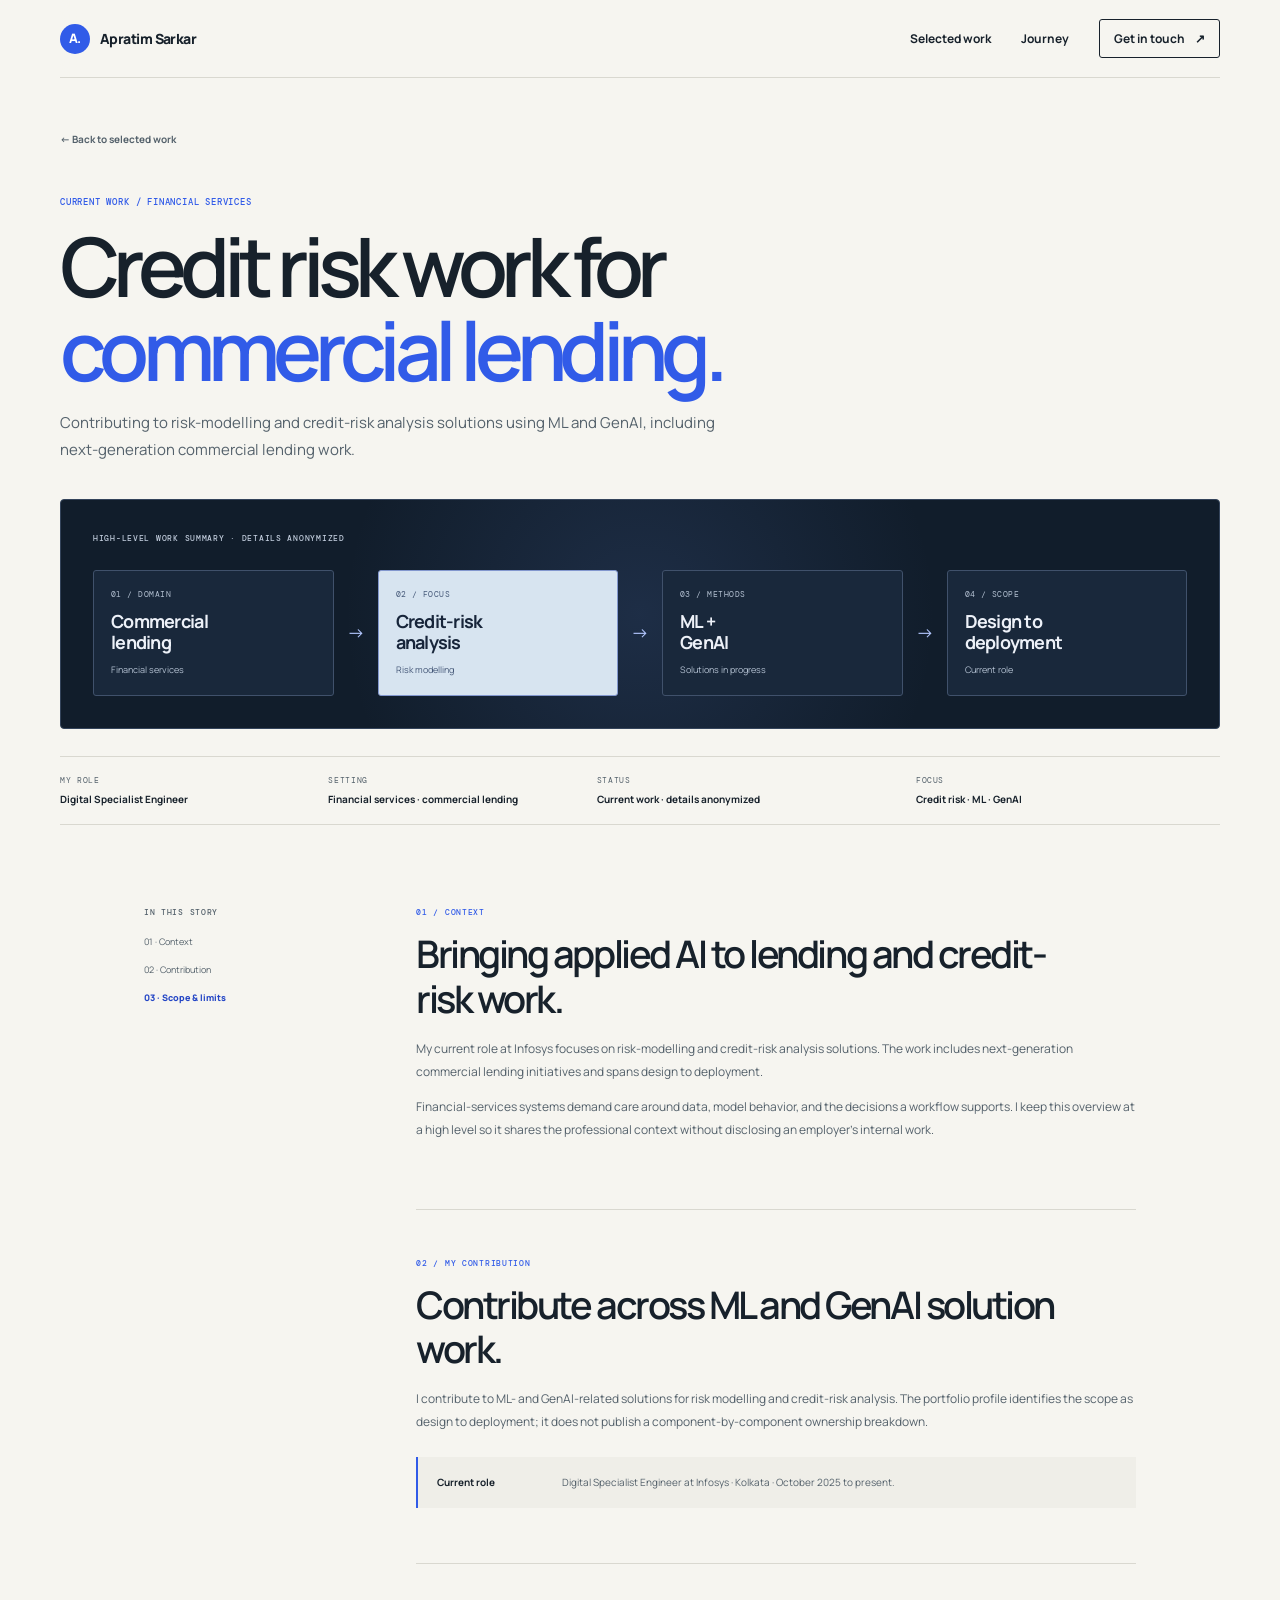
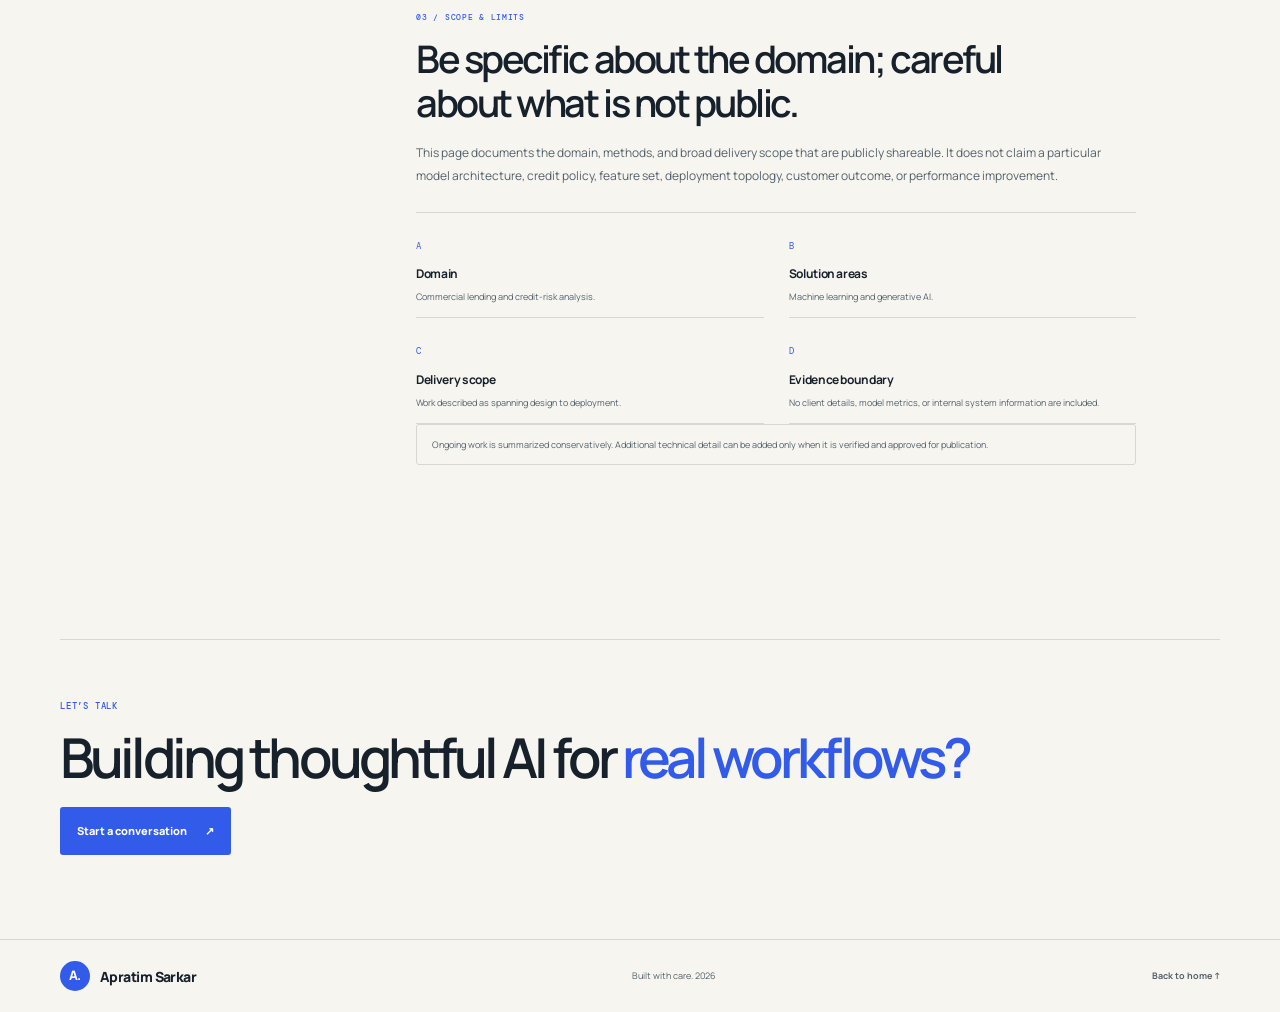
==== work/commercial-lending-risk.html @ e1c8e537 "Publish portfolio site Co-authored-by: Copilot <223556219+Copilot@users.noreply.github.com>" ====
<!doctype html>
<html lang="en">
  <head>
    <meta charset="utf-8">
    <meta name="viewport" content="width=device-width, initial-scale=1">
    <meta name="theme-color" content="#f6f5f0">
    <meta name="description" content="A high-level overview of Apratim Sarkar's current contribution to credit-risk and commercial-lending ML and GenAI work.">
    <meta property="og:title" content="Credit risk and commercial lending — Apratim Sarkar">
    <meta property="og:description" content="An anonymized overview of current ML and GenAI work in financial services.">
    <title>Credit risk and commercial lending — Apratim Sarkar</title>
    <link rel="preconnect" href="https://fonts.googleapis.com">
    <link rel="preconnect" href="https://fonts.gstatic.com" crossorigin>
    <link href="https://fonts.googleapis.com/css2?family=DM+Mono:wght@400;500&family=Manrope:wght@400;500;600;700;800&display=swap" rel="stylesheet">
    <link rel="stylesheet" href="../styles.css">
    <script src="../script.js" defer></script>
  </head>
  <body class="case-page">
    <a class="skip-link" href="#main">Skip to content</a>
    <header class="site-header">
      <a class="wordmark" href="../index.html" aria-label="Apratim Sarkar, home"><span class="wordmark-mark" aria-hidden="true">A.</span><span>Apratim Sarkar</span></a>
      <nav class="main-nav" aria-label="Main navigation">
        <a href="../index.html#work">Selected work</a>
        <a href="../index.html#journey">Journey</a>
        <a class="nav-contact" href="mailto:apratimsarkar13031999@gmail.com">Get in touch <span aria-hidden="true">↗</span></a>
      </nav>
    </header>
    <main id="main">
      <article>
        <header class="case-hero section-shell">
          <a class="back-link" href="../index.html#work">← Back to selected work</a>
          <p class="eyebrow">CURRENT WORK / FINANCIAL SERVICES</p>
          <h1>Credit risk work for <span>commercial lending.</span></h1>
          <p class="case-hero-summary">Contributing to risk-modelling and credit-risk analysis solutions using ML and GenAI, including next-generation commercial lending work.</p>
          <div class="case-hero-art risk-case-art" role="img" aria-label="High-level summary of the current work area: commercial lending, credit-risk analysis, machine learning and generative AI">
            <div class="case-art-label mono-label">HIGH-LEVEL WORK SUMMARY · DETAILS ANONYMIZED</div>
            <div class="case-flow">
              <div class="flow-step"><span>01 / DOMAIN</span><strong>Commercial<br>lending</strong><small>Financial services</small></div>
              <span class="flow-arrow" aria-hidden="true">→</span>
              <div class="flow-step flow-step-accent"><span>02 / FOCUS</span><strong>Credit-risk<br>analysis</strong><small>Risk modelling</small></div>
              <span class="flow-arrow" aria-hidden="true">→</span>
              <div class="flow-step"><span>03 / METHODS</span><strong>ML +<br>GenAI</strong><small>Solutions in progress</small></div>
              <span class="flow-arrow" aria-hidden="true">→</span>
              <div class="flow-step"><span>04 / SCOPE</span><strong>Design to<br>deployment</strong><small>Current role</small></div>
            </div>
          </div>
          <div class="case-meta-grid">
            <div><span>MY ROLE</span><strong>Digital Specialist Engineer</strong></div>
            <div><span>SETTING</span><strong>Financial services · commercial lending</strong></div>
            <div><span>STATUS</span><strong>Current work · details anonymized</strong></div>
            <div><span>FOCUS</span><strong>Credit risk · ML · GenAI</strong></div>
          </div>
        </header>
        <div class="case-layout section-shell">
          <aside class="case-aside">
            <span class="mono-label">IN THIS STORY</span>
            <a href="#context" data-case-link aria-current="location">01 · Context</a>
            <a href="#contribution" data-case-link>02 · Contribution</a>
            <a href="#scope" data-case-link>03 · Scope &amp; limits</a>
          </aside>
          <div class="case-article">
            <section id="context">
              <p class="eyebrow">01 / CONTEXT</p>
              <h2>Bringing applied AI to lending and credit-risk work.</h2>
              <p>My current role at Infosys focuses on risk-modelling and credit-risk analysis solutions. The work includes next-generation commercial lending initiatives and spans design to deployment.</p>
              <p>Financial-services systems demand care around data, model behavior, and the decisions a workflow supports. I keep this overview at a high level so it shares the professional context without disclosing an employer’s internal work.</p>
            </section>
            <section id="contribution">
              <p class="eyebrow">02 / MY CONTRIBUTION</p>
              <h2>Contribute across ML and GenAI solution work.</h2>
              <p>I contribute to ML- and GenAI-related solutions for risk modelling and credit-risk analysis. The portfolio profile identifies the scope as design to deployment; it does not publish a component-by-component ownership breakdown.</p>
              <div class="contribution-callout"><strong>Current role</strong><span>Digital Specialist Engineer at Infosys · Kolkata · October 2025 to present.</span></div>
            </section>
            <section id="scope">
              <p class="eyebrow">03 / SCOPE &amp; LIMITS</p>
              <h2>Be specific about the domain; careful about what is not public.</h2>
              <p>This page documents the domain, methods, and broad delivery scope that are publicly shareable. It does not claim a particular model architecture, credit policy, feature set, deployment topology, customer outcome, or performance improvement.</p>
              <div class="decision-grid">
                <div><span class="decision-index">A</span><h3>Domain</h3><p>Commercial lending and credit-risk analysis.</p></div>
                <div><span class="decision-index">B</span><h3>Solution areas</h3><p>Machine learning and generative AI.</p></div>
                <div><span class="decision-index">C</span><h3>Delivery scope</h3><p>Work described as spanning design to deployment.</p></div>
                <div><span class="decision-index">D</span><h3>Evidence boundary</h3><p>No client details, model metrics, or internal system information are included.</p></div>
              </div>
              <p class="diagram-note">Ongoing work is summarized conservatively. Additional technical detail can be added only when it is verified and approved for publication.</p>
            </section>
          </div>
        </div>
      </article>
      <section class="case-contact section-shell">
        <p class="eyebrow">LET’S TALK</p>
        <h2>Building thoughtful AI for <span>real workflows?</span></h2>
        <a class="button button-primary" href="mailto:apratimsarkar13031999@gmail.com">Start a conversation <span aria-hidden="true">↗</span></a>
      </section>
    </main>
    <footer class="site-footer">
      <div class="section-shell footer-inner">
        <a class="wordmark" href="../index.html"><span class="wordmark-mark" aria-hidden="true">A.</span><span>Apratim Sarkar</span></a>
        <p>Built with care. <span id="year">2026</span></p>
        <a class="back-top" href="../index.html#top">Back to home ↑</a>
      </div>
    </footer>
  </body>
</html>
---- styles.css ----
:root {
  color-scheme: light;
  --paper: #f6f5f0;
  --paper-deep: #efeee8;
  --ink: #17212b;
  --ink-soft: #54616b;
  --blue: #315be8;
  --blue-dark: #2345c5;
  --mint: #c6efb7;
  --line: #d9d8d0;
  --white: #fffefa;
  --mono: "DM Mono", "SFMono-Regular", Consolas, monospace;
  --sans: "Manrope", "Helvetica Neue", sans-serif;
  --shell: 1160px;
}

.project-scope-note {
  margin: 0 0 11px;
  color: var(--ink-soft);
  font-family: var(--mono);
  font-size: 8px;
}

.project-scope-note .status-dot {
  width: 6px;
  height: 6px;
  margin-right: 5px;
}

* {
  box-sizing: border-box;
}

html {
  scroll-behavior: smooth;
  scroll-padding-top: 92px;
}

body {
  margin: 0;
  background: var(--paper);
  color: var(--ink);
  font-family: var(--sans);
  font-size: 16px;
  line-height: 1.65;
  -webkit-font-smoothing: antialiased;
}

a {
  color: inherit;
}

a:focus-visible,
summary:focus-visible {
  outline: 3px solid var(--blue);
  outline-offset: 4px;
  border-radius: 3px;
}

.section-shell {
  width: min(var(--shell), calc(100% - 64px));
  margin-inline: auto;
}

.section-pad {
  padding-block: 112px;
}

.skip-link {
  position: fixed;
  z-index: 20;
  top: 12px;
  left: 12px;
  transform: translateY(-160%);
  padding: 10px 14px;
  border-radius: 5px;
  background: var(--ink);
  color: white;
}

.skip-link:focus {
  transform: translateY(0);
}

.site-header {
  min-height: 78px;
  width: min(var(--shell), calc(100% - 64px));
  margin-inline: auto;
  position: sticky;
  top: 0;
  z-index: 10;
  display: flex;
  justify-content: space-between;
  align-items: center;
  border-bottom: 1px solid var(--line);
  background: rgb(246 245 240 / 94%);
  backdrop-filter: blur(14px);
}

.site-header::after {
  height: 2px;
  position: absolute;
  inset-inline: 0;
  bottom: -1px;
  background: var(--blue);
  content: "";
  transform: scaleX(var(--page-progress, 0));
  transform-origin: left;
  pointer-events: none;
}

.wordmark {
  display: inline-flex;
  align-items: center;
  gap: 10px;
  color: var(--ink);
  font-size: 14px;
  font-weight: 800;
  letter-spacing: -0.04em;
  text-decoration: none;
}

.wordmark-mark {
  width: 30px;
  height: 30px;
  display: grid;
  place-items: center;
  border-radius: 50%;
  background: var(--blue);
  color: white;
  font-size: 13px;
  letter-spacing: -0.06em;
}

.main-nav {
  display: flex;
  align-items: center;
  gap: 30px;
  font-size: 12px;
  font-weight: 700;
}

.main-nav a {
  text-decoration: none;
}

.main-nav a:not(.nav-contact):hover,
.text-link:hover,
.back-top:hover {
  color: var(--blue);
}

.main-nav a[aria-current="location"]:not(.nav-contact) {
  color: var(--blue-dark);
  text-decoration: underline;
  text-decoration-thickness: 2px;
  text-underline-offset: 7px;
}

.main-nav .nav-contact {
  padding: 9px 14px;
  border: 1px solid var(--ink);
  border-radius: 3px;
}

.mobile-nav-more {
  display: none;
}

.nav-contact span {
  margin-left: 8px;
}

.hero {
  min-height: 610px;
  display: grid;
  grid-template-columns: 1.02fr 0.98fr;
  align-items: center;
  gap: 42px;
  padding-block: 74px 92px;
}

.eyebrow,
.mono-label,
.project-meta,
.live-label,
.visual-index,
.network-legend,
.api-status {
  font-family: var(--mono);
  font-size: 9px;
  font-weight: 500;
  letter-spacing: 0.09em;
  line-height: 1.5;
}

.eyebrow {
  margin: 0 0 22px;
  color: var(--blue);
}

.status-dot {
  display: inline-block;
  width: 7px;
  height: 7px;
  margin-right: 7px;
  border-radius: 50%;
  background: #72a84c;
  vertical-align: 1px;
}

h1,
h2,
h3,
p {
  margin-top: 0;
}

.hero h1 {
  max-width: 660px;
  margin-bottom: 22px;
  font-size: clamp(42px, 5.25vw, 70px);
  font-weight: 600;
  letter-spacing: -0.075em;
  line-height: 1.08;
}

.hero h1 span,
.section-heading h2 span,
.about-copy h2 span,
.contact-copy h2 span {
  color: var(--blue);
}

.hero-intro {
  max-width: 485px;
  margin-bottom: 29px;
  color: var(--ink-soft);
  font-size: 15px;
  line-height: 1.8;
}

.hero-actions {
  display: flex;
  flex-wrap: wrap;
  align-items: center;
  gap: 22px;
}

.button {
  min-height: 48px;
  padding: 0 17px;
  display: inline-flex;
  align-items: center;
  justify-content: center;
  gap: 18px;
  border-radius: 3px;
  font-size: 11px;
  font-weight: 800;
  text-decoration: none;
  transition: background-color 160ms ease, transform 160ms ease;
}

.button:hover {
  transform: translateY(-2px);
}

.button-primary {
  background: var(--blue);
  color: white;
}

.button-primary:hover {
  background: var(--blue-dark);
}

.text-link {
  font-size: 11px;
  font-weight: 800;
  text-decoration-thickness: 1px;
  text-underline-offset: 4px;
}

.text-link span {
  margin-left: 5px;
}

.motion-toggle {
  min-height: 36px;
  padding: 0 10px;
  display: none;
  align-items: center;
  border: 1px solid #c7cbd2;
  border-radius: 4px;
  background: rgb(255 255 255 / 72%);
  color: var(--ink-soft);
  cursor: pointer;
  font: 600 9px var(--sans);
}

.motion-toggle:hover,
.motion-toggle:focus-visible {
  border-color: var(--blue);
  background: #edf0ff;
  color: var(--blue-dark);
}

.motion-toggle:focus-visible {
  outline: 3px solid var(--blue);
  outline-offset: 3px;
}

.hero-footnote {
  margin: 23px 0 0;
  color: var(--ink-soft);
  font-family: var(--mono);
  font-size: 9px;
  letter-spacing: 0.015em;
}

.hero-current {
  max-width: 495px;
  margin-top: 26px;
  padding: 14px 16px;
  display: grid;
  grid-template-columns: 8px minmax(0, 1fr) auto;
  align-items: center;
  gap: 12px;
  border: 1px solid rgb(255 255 255 / 92%);
  border-radius: 8px;
  background: linear-gradient(135deg, rgb(255 255 255 / 82%), rgb(231 237 255 / 70%));
  box-shadow: 0 16px 38px rgb(49 66 115 / 11%), inset 0 1px rgb(255 255 255 / 96%);
  backdrop-filter: blur(18px) saturate(135%);
  -webkit-backdrop-filter: blur(18px) saturate(135%);
  transition: border-color 220ms ease, box-shadow 220ms ease, transform 220ms ease, background-color 220ms ease;
}

.hero-current:hover,
.hero-current:focus-within {
  border-color: rgb(180 195 255 / 90%);
  box-shadow: 0 20px 44px rgb(49 66 115 / 16%), inset 0 1px rgb(255 255 255 / 96%);
  transform: translateY(-2px);
}

.hero-current-indicator {
  width: 7px;
  height: 7px;
  border-radius: 50%;
  background: #7da45a;
  box-shadow: 0 0 0 4px #e4eddd;
}

.hero-current-copy {
  display: grid;
  gap: 2px;
}

.hero-current-copy .mono-label {
  color: var(--ink-soft);
  font-size: 7px;
}

.hero-current-copy strong {
  font-size: 11px;
  line-height: 1.4;
}

.hero-current-copy small,
.hero-current-date {
  color: var(--ink-soft);
  font-family: var(--mono);
  font-size: 7px;
  letter-spacing: 0.025em;
}

.hero-current-date {
  white-space: nowrap;
}

.system-card {
  min-height: 360px;
  padding: 23px 25px 19px;
  position: relative;
  overflow: hidden;
  border: 1px solid #2d3a4b;
  border-radius: 5px;
  isolation: isolate;
  background-color: #111d2b;
  background-image:
    radial-gradient(circle at 51% 46%, rgb(80 112 178 / 18%), transparent 44%),
    radial-gradient(#7183a2 0.7px, transparent 0.7px);
  background-size: auto, 24px 24px;
  box-shadow: 0 20px 55px rgb(29 40 50 / 12%);
}

.system-card::before {
  position: absolute;
  z-index: -1;
  inset: -35%;
  background: radial-gradient(ellipse at 50% 50%, rgb(107 137 207 / 20%), transparent 52%);
  content: "";
  pointer-events: none;
  animation: explorer-glow 18s ease-in-out infinite alternate;
}

.system-card-top,
.system-card-bottom {
  display: flex;
  justify-content: space-between;
  align-items: center;
}

.system-card-top {
  position: relative;
  z-index: 1;
}

.system-card .mono-label {
  color: #b3c0d2;
}

.live-label {
  color: #bdc9d7;
  font-size: 8px;
}

.live-label .status-dot {
  width: 6px;
  height: 6px;
}

.system-map {
  height: 275px;
  position: relative;
  margin: 17px 0 5px;
}

.orbit-lines {
  width: 100%;
  height: 100%;
  position: absolute;
  inset: 0;
  overflow: visible;
  fill: none;
  stroke: #7284a0;
  stroke-width: 0.8;
  opacity: 0.48;
  pointer-events: none;
}

.orbit-lines ellipse {
  stroke-dasharray: 2 5;
}

.orbit-lines path {
  stroke-dasharray: 2 6;
  opacity: 0.6;
}

.orbit-lines circle {
  fill: #b3c7ff;
  stroke: none;
}

.map-node {
  min-width: 113px;
  padding: 11px 12px;
  position: absolute;
  z-index: 2;
  display: flex;
  align-items: center;
  gap: 9px;
  border: 1px solid #43536a;
  border-radius: 4px;
  background: rgb(20 33 49 / 96%);
  box-shadow: 0 5px 14px rgb(4 10 20 / 25%);
  color: #eef2f7;
  font-family: var(--mono);
  font-size: 8px;
  letter-spacing: 0.045em;
  text-decoration: none;
  transition: border-color 160ms ease, background-color 160ms ease, transform 160ms ease;
}

.map-node:hover,
.map-node:focus-visible,
.map-node.is-selected {
  transform: translateY(-2px);
  border-color: #a9b7ff;
  background: #24354a;
}

.map-node:focus-visible {
  outline: 2px solid #c3d0ff;
  outline-offset: 3px;
}

.node-icon {
  color: #a9b7ff;
  font-size: 8px;
}

.node-arrow {
  margin-left: auto;
  color: #bdc9d7;
}

.node-user {
  top: 20px;
  left: 0;
}

.node-data {
  top: 20px;
  right: 0;
}

.node-model {
  bottom: 20px;
  left: 0;
}

.node-product {
  right: 0;
  bottom: 20px;
}

.map-connector {
  height: 1px;
  position: absolute;
  z-index: 1;
  border-top: 1px dashed #9ea6a5;
  transform-origin: left;
}

.connector-a {
  width: 40%;
  top: 51px;
  left: 29%;
}

.connector-b {
  display: none;
}

.connector-c {
  width: 40%;
  bottom: 95px;
  left: 30%;
}

.map-outcome {
  width: 158px;
  min-height: 104px;
  position: absolute;
  top: 50%;
  left: 50%;
  padding: 13px;
  display: flex;
  flex-direction: column;
  align-items: center;
  justify-content: center;
  gap: 4px;
  border: 1px solid rgb(255 255 255 / 74%);
  border-radius: 9px;
  background: rgb(213 232 220 / 78%);
  box-shadow: 0 12px 36px rgb(5 12 22 / 22%), inset 0 1px rgb(255 255 255 / 76%);
  backdrop-filter: blur(18px) saturate(145%);
  -webkit-backdrop-filter: blur(18px) saturate(145%);
  color: #1b3a2b;
  font-family: var(--mono);
  letter-spacing: 0.04em;
  line-height: 1.4;
  text-align: center;
  transform: translate(-50%, -50%);
  transition: background-color 180ms ease, border-color 180ms ease;
}

.outcome-star {
  font-size: 17px;
  line-height: 1;
}

.outcome-title {
  max-width: 100%;
  font-size: 8px;
  line-height: 1.35;
}

.outcome-detail {
  max-width: 100%;
  color: #405348;
  font-family: var(--sans);
  font-size: 8px;
  line-height: 1.4;
}

.system-card-bottom {
  padding-top: 12px;
  border-top: 1px solid #344254;
  color: #b3c0d2;
  font-size: 9px;
}

.proof-strip {
  border-block: 1px solid var(--line);
  background: var(--paper-deep);
}

.proof-inner {
  min-height: 114px;
  display: grid;
  grid-template-columns: repeat(3, 1fr) 1.15fr;
  align-items: center;
  gap: 25px;
}

.proof-inner > p {
  margin: 0;
  display: flex;
  align-items: center;
  gap: 12px;
  color: var(--ink-soft);
  font-size: 9px;
  line-height: 1.5;
}

.proof-value {
  color: var(--ink);
  font-size: 21px;
  font-weight: 800;
  letter-spacing: -0.06em;
}

.proof-inner .proof-note {
  padding-left: 20px;
  border-left: 1px solid #ccccc4;
  font-size: 10px;
}

.section-heading {
  margin-bottom: 52px;
  display: flex;
  justify-content: space-between;
  align-items: end;
  gap: 40px;
}

.section-heading .eyebrow,
.about-section .eyebrow {
  margin-bottom: 16px;
}

.section-heading h2,
.about-copy h2,
.contact-copy h2 {
  margin-bottom: 0;
  font-size: clamp(35px, 4.2vw, 54px);
  font-weight: 600;
  letter-spacing: -0.07em;
  line-height: 1.13;
}

.section-description {
  max-width: 325px;
  margin: 0 0 5px;
  color: var(--ink-soft);
  font-size: 12px;
  line-height: 1.8;
}

.project-list {
  border-top: 1px solid var(--line);
}

.work-controls {
  margin: -21px 0 27px;
  display: flex;
  justify-content: space-between;
  align-items: center;
  gap: 18px;
}

.work-filters {
  display: flex;
  flex-wrap: wrap;
  align-items: center;
  gap: 6px;
}

.work-filter {
  min-height: 35px;
  padding: 0 11px;
  display: inline-flex;
  align-items: center;
  gap: 9px;
  border: 1px solid #d0d3cb;
  border-radius: 3px;
  background: transparent;
  color: var(--ink-soft);
  cursor: pointer;
  font: inherit;
  font-size: 9px;
  font-weight: 700;
  transition: border-color 160ms ease, color 160ms ease, background-color 160ms ease, transform 160ms ease;
}

.work-filter:hover {
  border-color: var(--blue);
  color: var(--blue-dark);
  transform: translateY(-1px);
}

.work-filter.is-active {
  border-color: var(--ink);
  background: var(--ink);
  color: white;
}

.work-filter span {
  color: inherit;
  font-family: var(--mono);
  font-size: 8px;
  opacity: 0.72;
}

.work-filter:focus-visible {
  outline: 3px solid var(--blue);
  outline-offset: 3px;
}

.work-count {
  margin: 0;
  color: var(--ink-soft);
  font-family: var(--mono);
  font-size: 8px;
  white-space: nowrap;
}

.project-card {
  padding-block: 34px;
  display: grid;
  grid-template-columns: minmax(0, 1.02fr) minmax(0, 0.98fr);
  gap: clamp(30px, 5vw, 67px);
  border-bottom: 1px solid var(--line);
}

.project-card[hidden] {
  display: none;
}

.project-card .project-visual {
  transition: box-shadow 320ms ease, border-color 320ms ease, transform 320ms cubic-bezier(0.2, 0.75, 0.25, 1);
}

.project-card:hover .project-visual,
.project-card:focus-within .project-visual {
  border-color: #c8cec8;
  box-shadow: 0 20px 42px rgb(29 40 50 / 11%);
  transform: translateY(-4px);
}

.project-card:hover .visual-window,
.project-card:focus-within .visual-window {
  transform: rotate(-0.5deg) translateY(-4px) scale(1.015);
}

.visual-window {
  transition: transform 360ms cubic-bezier(0.2, 0.75, 0.25, 1);
  will-change: transform;
}

.project-visual {
  min-height: 330px;
  padding: 34px;
  position: relative;
  display: grid;
  place-items: center;
  overflow: hidden;
  border: 1px solid #e0dfd7;
  border-radius: 4px;
}

.visual-docs {
  background: #e7e9e4;
  background-image: linear-gradient(135deg, rgb(255 255 255 / 45%), transparent 60%);
}

.visual-risk {
  min-height: 330px;
  background:
    radial-gradient(ellipse at 50% 48%, rgb(80 104 165 / 27%), transparent 40%),
    radial-gradient(#70819d 0.65px, transparent 0.65px),
    #111d2b;
  background-size: auto, 22px 22px, auto;
  color: #edf1f8;
}

.risk-visual-label {
  position: absolute;
  top: 17px;
  left: 18px;
  color: #c0cbdb;
  font-size: 7px;
}

.risk-orbit {
  position: absolute;
  top: 50%;
  left: 50%;
  border: 1px solid rgb(166 184 218 / 31%);
  border-radius: 50%;
  transform: translate(-50%, -50%) rotate(-24deg);
  transition: border-color 250ms ease, scale 350ms ease;
}

.risk-orbit-outer {
  width: 244px;
  height: 166px;
}

.risk-orbit-inner {
  width: 164px;
  height: 110px;
  border-style: dashed;
  transform: translate(-50%, -50%) rotate(28deg);
}

.risk-core {
  width: 118px;
  height: 118px;
  position: absolute;
  top: 50%;
  left: 50%;
  display: flex;
  flex-direction: column;
  align-items: center;
  justify-content: center;
  gap: 4px;
  border: 1px solid #8194bd;
  border-radius: 50%;
  background: #d7e4f0;
  box-shadow: 0 0 36px rgb(133 160 220 / 18%);
  color: #17253a;
  text-align: center;
  transform: translate(-50%, -50%);
  transition: box-shadow 300ms ease, scale 350ms cubic-bezier(0.2, 0.75, 0.25, 1);
}

.project-card:hover .risk-core,
.project-card:focus-within .risk-core {
  box-shadow: 0 0 48px rgb(133 160 220 / 34%);
  scale: 1.035;
}

.project-card:hover .risk-orbit,
.project-card:focus-within .risk-orbit {
  border-color: rgb(181 198 239 / 57%);
  scale: 1.04;
}

.risk-core-mark {
  color: #315be8;
  font-size: 15px;
}

.risk-core strong {
  font-family: var(--mono);
  font-size: 9px;
  letter-spacing: 0.04em;
  line-height: 1.3;
}

.risk-core small {
  color: #4d5c72;
  font-family: var(--mono);
  font-size: 6px;
  letter-spacing: 0.09em;
}

.risk-node {
  padding: 6px 8px;
  position: absolute;
  border: 1px solid #485a75;
  border-radius: 3px;
  background: #182638;
  color: #d8e0ed;
  font-family: var(--mono);
  font-size: 7px;
  letter-spacing: 0.06em;
}

.risk-node-top {
  top: 67px;
  left: calc(50% - 25px);
}

.risk-node-left {
  top: calc(50% - 12px);
  left: 28px;
}

.risk-node-right {
  top: calc(50% - 12px);
  right: 28px;
}

.risk-node-bottom {
  bottom: 51px;
  left: calc(50% - 52px);
  color: #c5d2f5;
}

.visual-window {
  width: min(90%, 420px);
  min-height: 223px;
  position: relative;
  border: 1px solid #dedfdc;
  border-radius: 5px;
  background: #fffefa;
  box-shadow: 0 20px 40px rgb(35 46 53 / 12%);
  transform: rotate(-2deg);
}

.window-bar {
  height: 32px;
  padding: 0 11px;
  display: flex;
  align-items: center;
  gap: 4px;
  border-bottom: 1px solid #ecece7;
  color: var(--ink-soft);
  font-family: var(--mono);
  font-size: 7px;
}

.window-bar i {
  width: 5px;
  height: 5px;
  border-radius: 50%;
  background: #c7cdc8;
}

.window-bar span {
  margin-left: 8px;
}

.document-page {
  width: 53%;
  padding: 19px 15px;
}

.doc-line {
  height: 5px;
  margin-bottom: 9px;
  border-radius: 4px;
  background: #e6e8e3;
}

.doc-line-short {
  width: 48%;
}

.doc-line-mid {
  width: 78%;
}

.doc-highlight {
  width: max-content;
  margin-block: 12px;
  padding: 5px 7px;
  border-radius: 2px;
  background: #dce9d8;
  color: #50674f;
  font-size: 7px;
}

.answer-card {
  width: 56%;
  min-height: 72px;
  padding: 13px;
  position: absolute;
  top: 79px;
  right: -26px;
  display: flex;
  align-items: flex-start;
  gap: 8px;
  border: 1px solid rgb(255 255 255 / 85%);
  border-radius: 8px;
  background: rgb(255 255 255 / 78%);
  box-shadow: 0 14px 32px rgb(35 46 53 / 12%), inset 0 1px rgb(255 255 255 / 90%);
  backdrop-filter: blur(14px) saturate(135%);
  -webkit-backdrop-filter: blur(14px) saturate(135%);
  color: #36434b;
  font-size: 9px;
  font-weight: 700;
  line-height: 1.5;
  transition: box-shadow 220ms ease, transform 300ms cubic-bezier(0.2, 0.75, 0.25, 1);
}

.project-card:hover .answer-card,
.project-card:focus-within .answer-card {
  box-shadow: 0 18px 36px rgb(35 46 53 / 16%), inset 0 1px rgb(255 255 255 / 90%);
  transform: translateY(-4px);
}

.answer-card small {
  color: var(--ink-soft);
  font-size: 7px;
  font-weight: 500;
}

.answer-card b {
  margin-left: auto;
  color: var(--blue);
}

.answer-spark {
  color: var(--blue);
}

.visual-index {
  position: absolute;
  bottom: 15px;
  left: 18px;
  color: var(--ink-soft);
  font-size: 8px;
}

.project-content {
  align-self: center;
  padding-block: 10px;
}

.project-meta {
  margin-bottom: 17px;
  display: flex;
  flex-wrap: wrap;
  gap: 10px;
  color: var(--ink-soft);
  font-size: 8px;
}

.project-meta span + span::before {
  content: "/";
  margin-right: 10px;
  color: var(--ink-soft);
}

.project-content h3 {
  max-width: 470px;
  margin-bottom: 13px;
  font-size: clamp(23px, 2.8vw, 32px);
  font-weight: 600;
  letter-spacing: -0.06em;
  line-height: 1.22;
}

.project-summary {
  max-width: 470px;
  margin-bottom: 19px;
  color: var(--ink-soft);
  font-size: 12px;
  line-height: 1.8;
}

.tag-list {
  margin-bottom: 20px;
  display: flex;
  flex-wrap: wrap;
  gap: 6px;
}

.tag-list span {
  padding: 4px 8px;
  border: 1px solid #d9dcd6;
  border-radius: 2px;
  color: #52616b;
  font-family: var(--mono);
  font-size: 8px;
}

.case-details {
  border-top: 1px solid #d9d8d0;
}

.case-details summary {
  padding-block: 13px;
  display: flex;
  justify-content: space-between;
  align-items: center;
  cursor: pointer;
  font-size: 10px;
  font-weight: 800;
  list-style: none;
}

.case-details summary::-webkit-details-marker {
  display: none;
}

.case-details summary span {
  color: var(--blue);
  font-size: 16px;
  font-weight: 500;
  transition: transform 150ms ease;
}

.case-details[open] summary span {
  transform: rotate(45deg);
}

.case-body {
  padding-bottom: 12px;
  color: var(--ink-soft);
  font-size: 10px;
  line-height: 1.75;
}

.case-body p {
  margin-bottom: 11px;
}

.case-body strong {
  color: var(--ink);
}

.case-body .case-note {
  padding: 10px 12px;
  border-left: 2px solid var(--blue);
  background: #eeede7;
  color: #56616a;
  font-size: 9px;
}

.visual-network {
  min-height: 310px;
  padding: 42px 35px;
  background: #e6e9e4;
}

.network-label {
  position: absolute;
  top: 24px;
  left: 25px;
  color: var(--ink-soft);
}

.network-chart {
  width: min(100%, 440px);
  height: 170px;
  padding: 10px 0 23px 32px;
  position: relative;
}

.network-chart svg {
  width: 100%;
  height: 100%;
  overflow: visible;
}

.chart-grid {
  fill: none;
  stroke: #cfd5ce;
  stroke-width: 1;
  stroke-dasharray: 3 4;
}

.chart-area {
  fill: rgb(49 91 232 / 12%);
}

.chart-line {
  fill: none;
  stroke: var(--blue);
  stroke-width: 3;
  vector-effect: non-scaling-stroke;
}

@keyframes chart-trace {
  to {
    stroke-dashoffset: 0;
  }
}

.motion-ready .chart-line {
  stroke-dasharray: 700;
  stroke-dashoffset: 700;
  animation: chart-trace 1.4s cubic-bezier(0.22, 1, 0.36, 1) 180ms forwards;
}

.chart-y,
.chart-x {
  position: absolute;
  display: flex;
  justify-content: space-between;
  color: var(--ink-soft);
  font-family: var(--mono);
  font-size: 7px;
}

.chart-y {
  inset: 10px auto 25px 0;
  flex-direction: column;
}

.chart-x {
  right: 0;
  bottom: 0;
  left: 32px;
}

.network-legend {
  width: min(100%, 440px);
  padding-top: 13px;
  display: flex;
  align-items: center;
  gap: 7px;
  border-top: 1px solid #cfd4cd;
  color: #4c5961;
  font-size: 7px;
}

.network-legend i {
  width: 7px;
  height: 7px;
  border-radius: 50%;
  background: var(--blue);
}

.network-legend span {
  margin-left: auto;
  color: var(--ink-soft);
}

.visual-api {
  min-height: 310px;
  padding: 28px;
  display: block;
  background: #e9e7df;
}

.api-toolbar {
  display: flex;
  justify-content: space-between;
  align-items: center;
  color: #69767d;
}

.api-status {
  padding: 4px 6px;
  border: 1px solid #c9cdc4;
  border-radius: 2px;
  color: #4a5e3b;
  font-size: 7px;
}

.api-prompt {
  margin-top: 29px;
  padding: 11px 12px;
  display: flex;
  gap: 10px;
  border: 1px solid #d8d8ce;
  border-radius: 3px;
  background: #fffefa;
  color: #4d5b63;
  font-size: 9px;
}

.prompt-icon {
  color: var(--blue);
  font-family: var(--mono);
}

.api-code {
  margin-top: 10px;
  padding: 13px 15px;
  border: 1px solid #d8d8ce;
  border-radius: 3px;
  background: #f9f8f3;
  color: #59656a;
  font-family: var(--mono);
  font-size: 9px;
  line-height: 1.8;
}

.code-indent {
  padding-left: 13px;
}

.code-indent2 {
  padding-left: 26px;
}

.code-indent3 {
  padding-left: 39px;
}

.code-purple {
  color: #7952a0;
}

.code-blue {
  color: #345db8;
}

.code-green {
  color: #496d3e;
}

.code-muted {
  color: var(--ink-soft);
}

.code-orange {
  color: #8a4e20;
}

.api-review {
  margin-top: 10px;
  display: flex;
  align-items: center;
  gap: 7px;
  color: #4a5e3b;
  font-size: 8px;
}

.review-check {
  width: 15px;
  height: 15px;
  display: grid;
  place-items: center;
  border-radius: 50%;
  background: #d4e5cd;
  font-size: 9px;
}

.work-footnote {
  margin: 22px 0 0;
  color: #65727a;
  font-size: 9px;
}

.work-footnote .status-dot {
  width: 6px;
  height: 6px;
}

.approach-section {
  background: var(--ink);
  color: white;
}

.eyebrow-light {
  color: #a9b7ff;
}

.approach-heading {
  margin-bottom: 68px;
}

.approach-heading h2 span {
  color: #a9b7ff;
}

.approach-heading .section-description {
  color: #a7b0b5;
}

.process-list {
  margin: 0;
  padding: 0;
  display: grid;
  grid-template-columns: repeat(5, 1fr);
  border-top: 1px solid #46505a;
  list-style: none;
}

.process-list li {
  min-height: 170px;
  padding: 18px 18px 5px 0;
  position: relative;
  transition: background-color 220ms ease, transform 220ms ease;
}

.process-list li:hover {
  background: rgb(255 255 255 / 4%);
  transform: translateY(-3px);
}

.process-list li + li {
  padding-left: 20px;
  border-left: 1px solid #46505a;
}

.process-number {
  color: #a9b7ff;
  font-family: var(--mono);
  font-size: 9px;
}

.process-list h3 {
  margin: 27px 0 6px;
  font-size: 15px;
  font-weight: 600;
  letter-spacing: -0.03em;
}

.process-list p {
  max-width: 155px;
  margin: 0;
  color: #a7b0b5;
  font-size: 10px;
  line-height: 1.65;
}

.approach-note {
  margin-top: 30px;
  padding: 19px 22px;
  display: flex;
  align-items: flex-start;
  gap: 13px;
  border: 1px solid #46505a;
  border-radius: 3px;
  background: #202c37;
}

.approach-note p {
  max-width: 760px;
  margin: 0;
  color: #c2c9cc;
  font-size: 10px;
}

.approach-note strong {
  color: white;
}

.note-icon {
  color: #a9b7ff;
  font-family: var(--mono);
}

.expertise-section {
  padding-bottom: 95px;
}

.expertise-grid {
  display: grid;
  grid-template-columns: repeat(4, 1fr);
  border-top: 1px solid var(--line);
  border-bottom: 1px solid var(--line);
}

.expertise-card {
  min-height: 238px;
  padding: 21px 20px 22px 0;
  transition: background-color 220ms ease, transform 220ms ease;
}

.expertise-card + .expertise-card {
  padding-left: 20px;
  border-left: 1px solid var(--line);
}

.expertise-index {
  color: var(--blue);
  font-family: var(--mono);
  font-size: 9px;
}

.expertise-card h3 {
  margin: 25px 0 8px;
  font-size: 17px;
  font-weight: 700;
  letter-spacing: -0.05em;
  transition: color 180ms ease, transform 220ms ease;
}

.expertise-card:hover h3 {
  color: var(--blue-dark);
  transform: translateX(3px);
}

.expertise-card p {
  min-height: 65px;
  margin-bottom: 15px;
  color: var(--ink-soft);
  font-size: 10px;
  line-height: 1.8;
}

.expertise-tags,
.timeline-tags,
.education-topics {
  display: flex;
  flex-wrap: wrap;
  gap: 5px;
}

.expertise-tags span,
.timeline-tags span,
.education-topics span {
  padding: 4px 6px;
  border: 1px solid #d6d9d2;
  border-radius: 2px;
  color: var(--ink-soft);
  font-family: var(--mono);
  font-size: 8px;
}

.expertise-footnote {
  margin: 12px 0 0;
  color: var(--ink-soft);
  font-size: 9px;
}

.journey-section {
  border-block: 1px solid var(--line);
  background: var(--paper-deep);
}

.journey-section .section-heading {
  margin-bottom: 44px;
}

.journey-section .section-heading h2 span {
  color: var(--blue);
}

.journey-layout {
  display: grid;
  grid-template-columns: 1.25fr 0.75fr;
  align-items: start;
  gap: 75px;
}

.career-timeline {
  border-top: 1px solid #d4d4cc;
}

.earlier-experience {
  margin-top: 5px;
  border-bottom: 1px solid #d4d4cc;
}

.earlier-experience summary {
  min-height: 48px;
  display: flex;
  justify-content: space-between;
  align-items: center;
  color: var(--blue-dark);
  cursor: pointer;
  font-size: 10px;
  font-weight: 800;
  list-style: none;
}

.earlier-experience summary::-webkit-details-marker {
  display: none;
}

.earlier-experience summary span {
  font-family: var(--mono);
  transition: transform 160ms ease;
}

.earlier-experience[open] summary span {
  transform: rotate(45deg);
}

.earlier-experience-list {
  padding: 0 0 15px 30px;
  display: grid;
  grid-template-columns: 1fr 1fr;
  gap: 12px;
}

.earlier-experience-list article {
  padding: 12px;
  border: 1px solid #d7d8d0;
  border-radius: 3px;
  background: rgb(255 254 250 / 60%);
}

.earlier-experience-list .mono-label {
  display: block;
  margin-bottom: 6px;
  color: var(--ink-soft);
  font-size: 7px;
}

.earlier-experience-list strong {
  display: block;
  font-size: 10px;
  line-height: 1.45;
}

.earlier-experience-list p {
  margin: 5px 0 0;
  color: var(--ink-soft);
  font-size: 8px;
  line-height: 1.65;
}

.timeline-entry {
  display: grid;
  grid-template-columns: 142px 16px 1fr;
  gap: 14px;
}

.timeline-date {
  padding-top: 23px;
  color: var(--ink-soft);
  font-family: var(--mono);
  font-size: 8px;
  letter-spacing: 0.025em;
}

.timeline-marker {
  width: 9px;
  height: 9px;
  margin-top: 25px;
  position: relative;
  z-index: 1;
  border: 2px solid var(--paper-deep);
  border-radius: 50%;
  background: var(--blue);
  box-shadow: 0 0 0 1px var(--blue);
}

.timeline-entry:not(:last-child) .timeline-marker::after {
  width: 1px;
  height: calc(100% + 17px);
  position: absolute;
  top: 7px;
  left: 2px;
  background: #c6cbc6;
  content: "";
}

.timeline-content {
  padding-block: 20px 23px;
  border-bottom: 1px solid #d4d4cc;
}

.timeline-company {
  margin-bottom: 5px;
  color: var(--ink-soft);
  font-family: var(--mono);
  font-size: 8px;
  letter-spacing: 0.06em;
}

.timeline-content h3 {
  margin-bottom: 7px;
  font-size: 16px;
  font-weight: 700;
  letter-spacing: -0.04em;
}

.timeline-content > p:not(.timeline-company) {
  max-width: 475px;
  margin-bottom: 12px;
  color: var(--ink-soft);
  font-size: 10px;
  line-height: 1.8;
}

.timeline-work-links {
  margin-top: 11px;
  display: flex;
  flex-wrap: wrap;
  gap: 6px 15px;
}

.timeline-work-link {
  width: fit-content;
  color: var(--blue-dark);
  font-size: 9px;
  font-weight: 800;
  text-decoration: none;
}

.timeline-work-link:hover {
  text-decoration: underline;
  text-underline-offset: 3px;
}

.timeline-work-link span {
  margin-left: 4px;
}

.education-card {
  min-height: 335px;
  padding: 25px;
  position: relative;
  border: 1px solid #d3d4cc;
  border-radius: 4px;
  background: var(--paper);
}

.education-card .eyebrow {
  margin-bottom: 17px;
  font-size: 8px;
}

.education-icon {
  width: 39px;
  height: 39px;
  margin-bottom: 22px;
  display: grid;
  place-items: center;
  border-radius: 50%;
  background: #e5eaff;
  color: var(--blue);
  font-size: 19px;
}

.education-card h3 {
  max-width: 260px;
  margin-bottom: 8px;
  font-size: 19px;
  font-weight: 700;
  letter-spacing: -0.055em;
  line-height: 1.25;
}

.education-card > p:not(.eyebrow) {
  max-width: 260px;
  margin-bottom: 19px;
  color: var(--ink-soft);
  font-size: 9px;
  line-height: 1.7;
}

.education-result {
  display: flex;
  align-items: baseline;
  gap: 7px;
}

.education-result strong {
  font-size: 24px;
  letter-spacing: -0.07em;
}

.education-result span,
.education-years {
  color: var(--ink-soft);
  font-family: var(--mono);
  font-size: 8px;
}

.education-years {
  position: absolute;
  right: 25px;
  bottom: 74px;
}

.education-topics {
  margin-top: 13px;
}

.community-note {
  margin-top: 32px;
  padding: 16px 19px;
  display: flex;
  align-items: flex-start;
  gap: 12px;
  border: 1px solid #d4d4cc;
  border-radius: 3px;
}

.community-mark {
  color: var(--blue);
}

.community-note p {
  margin: 0;
  color: var(--ink-soft);
  font-size: 9px;
}

.community-note strong {
  color: var(--ink);
}

.about-section {
  display: grid;
  grid-template-columns: 0.7fr 1.3fr;
  gap: 70px;
}

.about-aside {
  position: relative;
}

.about-stamp {
  width: 190px;
  height: 190px;
  margin-top: 45px;
  display: flex;
  flex-direction: column;
  align-items: center;
  justify-content: center;
  gap: 2px;
  border: 1px solid #d6d5cc;
  border-radius: 50%;
  color: #617078;
  font-family: var(--mono);
  font-size: 9px;
  letter-spacing: 0.14em;
  transform: rotate(-10deg);
}

.about-stamp i {
  color: var(--blue);
  font-size: 16px;
  font-style: normal;
}

.about-copy h2 {
  margin-bottom: 24px;
  font-size: clamp(32px, 4vw, 47px);
}

.about-copy > p {
  max-width: 660px;
  margin-bottom: 17px;
  color: var(--ink-soft);
  font-size: 12px;
  line-height: 1.9;
}

.about-facts {
  margin-block: 30px;
  padding-block: 17px;
  display: grid;
  grid-template-columns: repeat(3, 1fr);
  gap: 10px;
  border-block: 1px solid var(--line);
}

.about-facts div {
  display: flex;
  flex-direction: column;
  gap: 5px;
}

.about-facts .mono-label {
  color: var(--ink-soft);
  font-size: 7px;
}

.about-facts strong {
  font-size: 9px;
  font-weight: 700;
}

.recognition-section {
  border-block: 1px solid var(--line);
  background: var(--paper-deep);
}

.recognition-inner {
  min-height: 230px;
  padding-block: 46px;
  display: grid;
  grid-template-columns: 0.8fr 1.2fr;
  align-items: center;
  gap: 50px;
}

.recognition-inner .eyebrow {
  margin-bottom: 12px;
}

.recognition-inner h2 {
  margin: 0;
  font-size: 27px;
  font-weight: 600;
  letter-spacing: -0.06em;
}

.recognition-items {
  display: grid;
  grid-template-columns: repeat(2, minmax(0, 1fr));
  gap: 10px;
}

.recognition-items p {
  margin: 0;
  min-height: 58px;
  padding: 9px;
  display: flex;
  align-items: flex-start;
  gap: 9px;
  border: 1px solid #d7d8d0;
  border-radius: 3px;
  background: rgb(255 254 250 / 48%);
}

.recognition-mark {
  width: 25px;
  height: 25px;
  flex: 0 0 25px;
  display: grid;
  place-items: center;
  border: 1px solid #d0d1c9;
  border-radius: 50%;
  color: var(--blue);
  font-size: 12px;
}

.recognition-items p > span:last-child {
  display: flex;
  flex-direction: column;
}

.recognition-items strong {
  font-size: 9px;
  line-height: 1.4;
}

.recognition-items small {
  color: var(--ink-soft);
  font-size: 7px;
  line-height: 1.5;
}

.contact-section {
  min-height: 490px;
  padding-block: 100px 82px;
  position: relative;
  display: flex;
  align-items: center;
  overflow: hidden;
}

.contact-copy {
  max-width: 600px;
  position: relative;
  z-index: 1;
}

.contact-copy .eyebrow {
  margin-bottom: 18px;
}

.contact-copy h2 {
  margin-bottom: 17px;
  font-size: clamp(42px, 6vw, 68px);
}

.contact-copy > p:not(.eyebrow) {
  max-width: 405px;
  margin-bottom: 22px;
  color: var(--ink-soft);
  font-size: 12px;
  line-height: 1.8;
}

.contact-orbit {
  width: 390px;
  height: 390px;
  position: absolute;
  top: 50px;
  right: -15px;
  display: grid;
  place-items: center;
  opacity: 0.75;
}

.contact-orbit span {
  position: absolute;
  border: 1px solid #d9d9d0;
  border-radius: 50%;
}

.contact-orbit span:nth-child(1) {
  width: 135px;
  height: 135px;
}

.contact-orbit span:nth-child(2) {
  width: 245px;
  height: 245px;
}

.contact-orbit span:nth-child(3) {
  width: 365px;
  height: 365px;
}

.contact-orbit i {
  color: var(--blue);
  font-size: 38px;
  font-style: normal;
}

.contact-email {
  position: absolute;
  right: 0;
  bottom: 26px;
  color: var(--ink-soft);
  font-size: 8px;
}

.site-footer {
  border-top: 1px solid var(--line);
}

.footer-inner {
  min-height: 72px;
  display: flex;
  justify-content: space-between;
  align-items: center;
}

.footer-inner p,
.back-top {
  margin: 0;
  color: var(--ink-soft);
  font-size: 9px;
  text-decoration: none;
}

.back-top {
  font-weight: 700;
}

.case-study-link {
  min-height: 42px;
  padding-inline: 13px;
  display: inline-flex;
  align-items: center;
  gap: 28px;
  border: 1px solid #bfc7c7;
  border-radius: 3px;
  color: var(--ink);
  font-size: 10px;
  font-weight: 800;
  text-decoration: none;
  transition: border-color 220ms ease, color 220ms ease, background-color 220ms ease, transform 220ms ease, box-shadow 220ms ease;
}

.case-study-link:hover,
.case-study-link:focus-visible {
  border-color: var(--blue);
  background: #edf0ff;
  color: var(--blue-dark);
  box-shadow: 0 7px 18px rgb(49 91 232 / 10%);
  transform: translateY(-2px);
}

.case-study-link span {
  color: var(--blue);
  display: inline-block;
  transition: transform 220ms ease;
}

.case-study-link:hover span,
.case-study-link:focus-visible span {
  transform: translate(2px, -2px);
}

.case-hero {
  padding-block: 46px 0;
}

.back-link {
  margin-bottom: 48px;
  display: inline-block;
  color: var(--ink-soft);
  font-size: 10px;
  font-weight: 700;
  text-decoration: none;
}

.back-link:hover {
  color: var(--blue);
}

.case-hero > .eyebrow {
  margin-bottom: 16px;
}

.case-hero h1 {
  max-width: 860px;
  margin-bottom: 17px;
  font-size: clamp(43px, 7vw, 82px);
  font-weight: 600;
  letter-spacing: -0.08em;
  line-height: 1.02;
}

.case-hero h1 span {
  color: var(--blue);
}

.case-hero-summary {
  max-width: 690px;
  margin-bottom: 36px;
  color: var(--ink-soft);
  font-size: 15px;
  line-height: 1.8;
}

.case-hero-art {
  padding: 32px;
  border: 1px solid #d8d8cf;
  border-radius: 4px;
  background: #eeede7;
  background-image: radial-gradient(#c7c8bf 0.7px, transparent 0.7px);
  background-size: 16px 16px;
}

.risk-case-art {
  border-color: #34445b;
  background-color: #111d2b;
  background-image:
    radial-gradient(circle at 50% 50%, rgb(80 112 178 / 20%), transparent 50%),
    radial-gradient(#7183a2 0.7px, transparent 0.7px);
  background-size: auto, 20px 20px;
}

.risk-case-art .case-art-label {
  color: #c0cbdb;
}

.risk-case-art .flow-step {
  border-color: #40516b;
  background: #19283b;
  color: #edf1f8;
}

.risk-case-art .flow-step > span,
.risk-case-art .flow-step small {
  color: #b4c1d2;
}

.risk-case-art .flow-step-accent {
  border-color: #8297ce;
  background: #d7e4f0;
  color: #17253a;
}

.risk-case-art .flow-step-accent > span,
.risk-case-art .flow-step-accent small {
  color: #465979;
}

.risk-case-art .flow-arrow {
  color: #b3c7ff;
}

.case-art-label {
  margin-bottom: 26px;
  color: var(--ink-soft);
  font-size: 8px;
}

.case-flow {
  display: grid;
  grid-template-columns: 1fr auto 1fr auto 1fr auto 1fr;
  align-items: center;
  gap: 13px;
}

.flow-step {
  min-height: 126px;
  padding: 17px;
  display: flex;
  flex-direction: column;
  justify-content: space-between;
  border: 1px solid #d6d8d0;
  border-radius: 3px;
  background: var(--white);
  box-shadow: 0 0 0 rgb(29 40 50 / 0%);
  transition: border-color 220ms ease, background-color 220ms ease, box-shadow 220ms ease, transform 220ms ease;
}

.flow-step:hover,
.flow-step:focus-within {
  border-color: #b7c4f5;
  box-shadow: 0 12px 24px rgb(29 40 50 / 8%);
  transform: translateY(-3px);
}

.flow-step > span {
  color: var(--ink-soft);
  font-family: var(--mono);
  font-size: 8px;
  letter-spacing: 0.06em;
}

.flow-step strong {
  font-size: clamp(13px, 1.6vw, 18px);
  font-weight: 700;
  letter-spacing: -0.04em;
  line-height: 1.2;
}

.flow-step small {
  color: var(--ink-soft);
  font-size: 9px;
}

.flow-step-accent {
  border-color: #aab9fb;
  background: #f0f2ff;
}

.flow-step-accent > span {
  color: var(--blue-dark);
}

.flow-arrow {
  color: var(--blue);
  font-size: 18px;
}

.case-meta-grid {
  margin-block: 27px 0;
  padding-block: 17px;
  display: grid;
  grid-template-columns: 1fr 1fr 1.2fr 1.2fr;
  gap: 15px;
  border-block: 1px solid var(--line);
}

.case-meta-grid div {
  display: flex;
  flex-direction: column;
  gap: 5px;
}

.case-meta-grid span {
  color: var(--ink-soft);
  font-family: var(--mono);
  font-size: 8px;
  letter-spacing: 0.08em;
}

.case-meta-grid strong {
  font-size: 10px;
  font-weight: 700;
  line-height: 1.5;
}

.case-layout {
  padding-block: 81px 110px;
  display: grid;
  grid-template-columns: 170px minmax(0, 720px);
  justify-content: center;
  align-items: start;
  gap: clamp(45px, 8vw, 120px);
}

.case-aside {
  position: sticky;
  top: 28px;
  display: flex;
  flex-direction: column;
  align-items: flex-start;
  gap: 13px;
}

.case-aside .mono-label {
  margin-bottom: 4px;
  color: var(--ink-soft);
  font-size: 8px;
}

.case-aside a {
  color: var(--ink-soft);
  font-size: 9px;
  text-decoration: none;
}

.case-aside a:hover {
  color: var(--blue);
}

.case-aside a[aria-current="location"] {
  color: var(--blue-dark);
  font-weight: 800;
}

.case-article section {
  padding-bottom: 55px;
  scroll-margin-top: 35px;
}

.case-article section + section {
  padding-top: 47px;
  border-top: 1px solid var(--line);
}

.case-article .eyebrow {
  margin-bottom: 13px;
  font-size: 8px;
}

.case-article h2 {
  max-width: 680px;
  margin-bottom: 18px;
  font-size: clamp(27px, 3.3vw, 38px);
  font-weight: 600;
  letter-spacing: -0.065em;
  line-height: 1.17;
}

.case-article > section > p:not(.eyebrow):not(.diagram-note) {
  color: var(--ink-soft);
  font-size: 12px;
  line-height: 1.9;
}

.contribution-callout {
  margin-top: 23px;
  padding: 17px 19px;
  display: grid;
  grid-template-columns: 110px 1fr;
  gap: 15px;
  border-left: 2px solid var(--blue);
  background: var(--paper-deep);
  font-size: 10px;
}

.contribution-callout strong {
  font-size: 10px;
}

.contribution-callout span {
  color: var(--ink-soft);
}

.architecture-list {
  margin-block: 24px 18px;
  border-top: 1px solid var(--line);
}

.architecture-list > div {
  padding-block: 17px;
  display: grid;
  grid-template-columns: 45px 1fr;
  gap: 15px;
  border-bottom: 1px solid var(--line);
}

.architecture-list > div > span,
.decision-index {
  color: var(--blue);
  font-family: var(--mono);
  font-size: 9px;
}

.architecture-list strong {
  font-size: 11px;
}

.architecture-list p {
  margin: 5px 0 0;
  color: var(--ink-soft);
  font-size: 10px;
  line-height: 1.75;
}

.diagram-note {
  padding: 12px 15px;
  border: 1px solid var(--line);
  border-radius: 3px;
  color: var(--ink-soft);
  font-size: 9px;
  line-height: 1.7;
}

.decision-grid {
  margin-top: 24px;
  display: grid;
  grid-template-columns: 1fr 1fr;
  gap: 0 25px;
  border-top: 1px solid var(--line);
}

.decision-grid > div {
  padding-block: 17px 12px;
  border-bottom: 1px solid var(--line);
}

.decision-grid h3 {
  margin: 8px 0 5px;
  font-size: 12px;
  font-weight: 700;
  letter-spacing: -0.03em;
}

.decision-grid p {
  margin: 0;
  color: var(--ink-soft);
  font-size: 9px;
  line-height: 1.8;
}

.case-next {
  margin-top: 31px;
  padding-top: 18px;
  display: flex;
  flex-direction: column;
  gap: 8px;
  border-top: 1px solid var(--line);
}

.case-next .mono-label {
  color: var(--ink-soft);
  font-size: 8px;
}

.case-next a {
  width: fit-content;
  font-size: 13px;
  font-weight: 700;
  text-decoration: none;
}

.case-next a:hover {
  color: var(--blue);
}

.case-next a span {
  margin-left: 7px;
  color: var(--blue);
}

.api-example {
  margin-block: 25px 18px;
  padding: 20px;
  border: 1px solid var(--line);
  border-radius: 4px;
  background: #eeede7;
}

.api-example-top {
  margin-bottom: 8px;
  padding-bottom: 15px;
  display: flex;
  flex-direction: column;
  gap: 7px;
  border-bottom: 1px solid #d4d5ce;
}

.api-example-top span {
  color: var(--ink-soft);
  font-family: var(--mono);
  font-size: 8px;
}

.api-example-top strong {
  font-size: 11px;
}

.api-example-step {
  padding-block: 13px;
  display: grid;
  grid-template-columns: 36px 1fr;
  gap: 10px;
  border-bottom: 1px solid #d4d5ce;
}

.api-example-step:last-child {
  border-bottom: 0;
}

.api-example-step > span {
  color: var(--blue);
  font-family: var(--mono);
  font-size: 9px;
}

.api-example-step strong {
  font-size: 10px;
}

.api-example-step p {
  margin: 4px 0 0;
  color: var(--ink-soft);
  font-size: 9px;
}

.retrieval-demo {
  margin-block: 25px 17px;
  overflow: hidden;
  border: 1px solid var(--line);
  border-radius: 4px;
  background: var(--white);
}

.demo-search {
  padding: 20px;
  background: #eeede7;
}

.demo-search label {
  margin-bottom: 8px;
  display: block;
  font-size: 10px;
  font-weight: 800;
}

.demo-search-row {
  display: flex;
  gap: 8px;
}

.demo-search-row input {
  min-width: 0;
  min-height: 46px;
  padding-inline: 12px;
  flex: 1;
  border: 1px solid #c8ccc6;
  border-radius: 3px;
  background: white;
  color: var(--ink);
  font: inherit;
  font-size: 10px;
}

.demo-search-row input:focus-visible {
  outline: 3px solid var(--blue);
  outline-offset: 2px;
}

.demo-search-row .button {
  min-height: 46px;
  cursor: pointer;
}

.demo-prompts {
  margin-top: 11px;
  display: flex;
  flex-wrap: wrap;
  gap: 6px;
}

.demo-prompts button {
  padding: 5px 8px;
  border: 1px solid #c8ccc6;
  border-radius: 2px;
  background: transparent;
  color: var(--ink-soft);
  cursor: pointer;
  font: inherit;
  font-size: 8px;
}

.demo-prompts button:hover {
  border-color: var(--blue);
  color: var(--blue-dark);
}

.demo-prompts button:focus-visible,
.demo-search-row .button:focus-visible {
  outline: 3px solid var(--blue);
  outline-offset: 3px;
}

.demo-check-controls {
  margin-top: 13px;
  padding-top: 11px;
  display: flex;
  flex-wrap: wrap;
  justify-content: space-between;
  align-items: center;
  gap: 8px;
  border-top: 1px solid #d4d5ce;
}

.demo-check-controls .mono-label {
  color: var(--ink-soft);
  font-size: 7px;
}

.demo-check-button {
  padding: 5px 0 5px 8px;
  border: 0;
  background: transparent;
  color: var(--blue-dark);
  cursor: pointer;
  font: inherit;
  font-size: 9px;
  font-weight: 800;
}

.demo-check-button:hover {
  color: var(--ink);
}

.demo-check-button:focus-visible {
  outline: 3px solid var(--blue);
  outline-offset: 3px;
}

.demo-result {
  min-height: 130px;
  padding: 18px 20px;
}

.demo-result .mono-label {
  color: var(--ink-soft);
  font-size: 8px;
}

.demo-result > p {
  margin: 11px 0 0;
  color: var(--ink-soft);
  font-size: 10px;
  line-height: 1.8;
}

.demo-result .demo-answer-label {
  margin-top: 12px;
  display: block;
  color: var(--blue-dark);
  font-family: var(--mono);
  font-size: 8px;
  letter-spacing: 0.08em;
}

.demo-result > .demo-answer {
  margin-top: 5px;
  color: var(--ink);
  font-size: 11px;
}

.demo-result > .demo-source {
  margin-top: 8px;
  padding-top: 8px;
  border-top: 1px solid var(--line);
  color: var(--ink-soft);
  font-size: 9px;
}

.demo-evaluation {
  padding: 14px 20px 18px;
  border-top: 1px solid var(--line);
  background: #f8f7f2;
}

.demo-evaluation[hidden] {
  display: none;
}

.demo-evaluation-title {
  margin: 0 0 10px;
  font-size: 10px;
  font-weight: 800;
}

.evaluation-list {
  margin: 0;
  padding: 0;
  display: grid;
  gap: 8px;
  list-style: none;
}

.evaluation-list li {
  display: grid;
  grid-template-columns: 44px 1fr;
  align-items: start;
  gap: 8px;
  color: var(--ink-soft);
  font-size: 8px;
  line-height: 1.6;
}

.evaluation-status {
  width: fit-content;
  padding: 2px 5px;
  border-radius: 2px;
  font-family: var(--mono);
  font-size: 7px;
  font-weight: 500;
}

.evaluation-status.passed {
  background: #dce9d8;
  color: #3f5836;
}

.evaluation-status.failed {
  background: #f3dfd7;
  color: #783f2d;
}

.case-contact {
  min-height: 300px;
  padding-block: 60px;
  border-top: 1px solid var(--line);
}

.case-contact .eyebrow {
  margin-bottom: 13px;
}

.case-contact h2 {
  margin-bottom: 20px;
  font-size: clamp(34px, 5vw, 55px);
  font-weight: 600;
  letter-spacing: -0.07em;
  line-height: 1.1;
}

.case-contact h2 span {
  color: var(--blue);
}

.motion-ready .reveal-item {
  opacity: 0;
  transform: translateY(14px);
  transition: opacity 520ms ease, transform 520ms cubic-bezier(0.22, 1, 0.36, 1);
}

.motion-ready .reveal-item.is-visible {
  opacity: 1;
  transform: translateY(0);
}

@keyframes explorer-glow {
  from {
    transform: translate(-2%, -1%) scale(0.98);
  }

  to {
    transform: translate(2%, 1%) scale(1.04);
  }
}

.motion-ready .project-card:nth-child(2) {
  transition-delay: 70ms;
}

.motion-ready .project-card:nth-child(3) {
  transition-delay: 140ms;
}

.motion-ready .project-card:nth-child(4) {
  transition-delay: 210ms;
}

.motion-ready .expertise-card:nth-child(2),
.motion-ready .process-list li:nth-child(2) {
  transition-delay: 60ms;
}

.motion-ready .expertise-card:nth-child(3),
.motion-ready .process-list li:nth-child(3) {
  transition-delay: 120ms;
}

.motion-ready .expertise-card:nth-child(4),
.motion-ready .process-list li:nth-child(4) {
  transition-delay: 180ms;
}

@media (max-width: 900px) {
  .case-layout {
    grid-template-columns: 130px minmax(0, 1fr);
    gap: 40px;
  }

  .case-flow {
    gap: 8px;
  }

  .flow-step {
    min-height: 118px;
    padding: 12px;
  }

  .case-meta-grid {
    grid-template-columns: 1fr 1fr;
  }
}

@media (min-width: 1440px) {
  :root {
    --shell: 1240px;
  }
}

@media (max-width: 900px) {
  .hero {
    min-height: auto;
    grid-template-columns: 1fr 0.9fr;
    gap: 25px;
    padding-block: 70px;
  }

  .system-card {
    min-height: 325px;
    padding-inline: 18px;
  }

  .system-map {
    transform: scale(0.9);
    transform-origin: center;
  }

  .proof-inner {
    grid-template-columns: repeat(3, 1fr);
    padding-block: 20px;
  }

  .proof-inner .proof-note {
    display: none;
  }

  .project-card {
    gap: 28px;
  }

  .work-controls {
    align-items: flex-start;
    flex-direction: column;
  }

  .project-visual {
    min-height: 290px;
    padding-inline: 22px;
  }

  .about-section {
    grid-template-columns: 0.5fr 1.5fr;
    gap: 35px;
  }

  .expertise-grid {
    grid-template-columns: repeat(2, 1fr);
  }

  .expertise-card {
    min-height: 215px;
  }

  .expertise-card:nth-child(3) {
    padding-left: 0;
    border-left: 0;
    border-top: 1px solid var(--line);
  }

  .expertise-card:nth-child(4) {
    border-top: 1px solid var(--line);
  }

  .journey-layout {
    gap: 35px;
  }

  .timeline-entry {
    grid-template-columns: 118px 14px 1fr;
    gap: 10px;
  }
}

@media (max-width: 680px) {
  html {
    scroll-padding-top: 72px;
  }

  .section-shell,
  .site-header {
    width: min(100% - 38px, var(--shell));
  }

  .site-header {
    min-height: 66px;
  }

  .wordmark {
    gap: 6px;
    font-size: 11px;
    white-space: nowrap;
  }

  .wordmark-mark {
    width: 27px;
    height: 27px;
  }

  .main-nav {
    gap: 7px;
  }

  .main-nav a {
    font-size: 9px;
    white-space: nowrap;
  }

  .main-nav > a:nth-child(2),
  .main-nav > a:nth-child(3),
  .main-nav > a:nth-child(4) {
    display: none;
  }

  .mobile-nav-more {
    display: block;
    position: relative;
  }

  .mobile-nav-more summary {
    min-height: 38px;
    padding: 0 7px;
    display: flex;
    align-items: center;
    gap: 5px;
    border: 1px solid #d0d3cb;
    border-radius: 3px;
    color: var(--ink);
    cursor: pointer;
    font-size: 10px;
    font-weight: 700;
    list-style: none;
  }

  .mobile-nav-more summary::-webkit-details-marker {
    display: none;
  }

  .mobile-nav-more[open] summary {
    border-color: var(--blue);
    color: var(--blue-dark);
  }

  .mobile-nav-more summary span {
    color: var(--blue);
    transition: transform 160ms ease;
  }

  .mobile-nav-more[open] summary span {
    transform: rotate(180deg);
  }

  .mobile-nav-panel {
    min-width: 165px;
    padding: 6px;
    position: absolute;
    top: calc(100% + 8px);
    right: 0;
    display: grid;
    gap: 2px;
    border: 1px solid var(--line);
    border-radius: 4px;
    background: var(--white);
    box-shadow: 0 12px 28px rgb(23 33 43 / 14%);
  }

  .mobile-nav-panel a {
    min-height: 40px;
    padding: 0 10px;
    display: flex;
    align-items: center;
    border-radius: 2px;
    color: var(--ink);
    font-size: 10px;
  }

  .mobile-nav-panel a:hover,
  .mobile-nav-panel a:focus-visible {
    background: #edf0ff;
    color: var(--blue-dark);
  }

  .main-nav .nav-contact {
    padding: 6px 7px;
    white-space: nowrap;
  }

  .nav-contact span {
    margin-left: 4px;
  }

  .hero {
    grid-template-columns: 1fr;
    gap: 36px;
    padding-block: 63px 55px;
  }

  .hero h1 {
    max-width: 570px;
    font-size: clamp(42px, 12vw, 64px);
  }

  .hero-intro {
    max-width: 480px;
    font-size: 13px;
  }

  .hero-current {
    margin-top: 22px;
    padding: 12px;
  }

  .hero-current-date {
    max-width: 74px;
    white-space: normal;
    text-align: right;
  }

  .system-card {
    width: 100%;
    min-height: 330px;
  }

  .system-map {
    max-width: 420px;
    margin-inline: auto;
    transform: none;
  }

  .proof-inner {
    min-height: 95px;
    gap: 7px;
  }

  .proof-inner > p {
    gap: 6px;
    font-size: 7px;
  }

  .proof-value {
    font-size: 18px;
  }

  .section-pad {
    padding-block: 76px;
  }

  .section-heading {
    margin-bottom: 34px;
    align-items: flex-start;
    flex-direction: column;
    gap: 15px;
  }

  .work-controls {
    margin-top: -10px;
    gap: 10px;
  }

  .work-filters {
    gap: 5px;
  }

  .work-filter {
    min-height: 40px;
    padding-inline: 8px;
    font-size: 8px;
  }

  .section-heading h2 {
    font-size: clamp(36px, 10vw, 48px);
  }

  .section-description {
    max-width: 450px;
    font-size: 11px;
  }

  .project-card {
    padding-block: 22px;
    grid-template-columns: 1fr;
    gap: 19px;
  }

  .project-visual {
    min-height: 265px;
  }

  .project-content {
    padding: 0 2px 7px;
  }

  .case-study-link {
    margin-top: 2px;
  }

  .project-content h3 {
    font-size: 27px;
  }

  .visual-network,
  .visual-api {
    min-height: 260px;
  }

  .approach-heading {
    margin-bottom: 40px;
  }

  .process-list {
    grid-template-columns: 1fr;
  }

  .process-list li,
  .process-list li + li {
    min-height: auto;
    padding: 15px 0;
    display: grid;
    grid-template-columns: 34px 1fr;
    column-gap: 10px;
    border-left: 0;
    border-bottom: 1px solid #46505a;
  }

  .process-number {
    grid-row: span 2;
    padding-top: 2px;
  }

  .process-list h3 {
    margin: 0 0 3px;
  }

  .process-list p {
    max-width: 100%;
  }

  .approach-note {
    margin-top: 20px;
    padding: 15px;
  }

  .about-section {
    grid-template-columns: 1fr;
    gap: 20px;
  }

  .expertise-section {
    padding-bottom: 66px;
  }

  .expertise-grid {
    grid-template-columns: 1fr;
  }

  .expertise-card,
  .expertise-card + .expertise-card,
  .expertise-card:nth-child(3),
  .expertise-card:nth-child(4) {
    min-height: auto;
    padding: 18px 0;
    border-top: 0;
    border-left: 0;
    border-bottom: 1px solid var(--line);
  }

  .expertise-card:last-child {
    border-bottom: 0;
  }

  .expertise-card h3 {
    margin: 12px 0 6px;
  }

  .expertise-card p {
    min-height: 0;
    margin-bottom: 11px;
  }

  .journey-layout {
    grid-template-columns: 1fr;
    gap: 25px;
  }

  .earlier-experience-list {
    padding-left: 0;
    grid-template-columns: 1fr;
  }

  .timeline-entry {
    grid-template-columns: 96px 13px 1fr;
    gap: 9px;
  }

  .timeline-date {
    padding-top: 21px;
    font-size: 7px;
  }

  .timeline-content {
    padding-block: 17px 20px;
  }

  .timeline-content h3 {
    font-size: 14px;
  }

  .education-card {
    min-height: 290px;
  }

  .community-note {
    padding: 13px;
  }

  .about-stamp {
    width: 125px;
    height: 125px;
    margin: 12px 0 0 auto;
    font-size: 7px;
  }

  .about-copy h2 {
    font-size: clamp(32px, 9vw, 44px);
  }

  .about-facts {
    grid-template-columns: 1fr;
    gap: 13px;
  }

  .about-facts div {
    flex-direction: row;
    justify-content: space-between;
  }

  .recognition-inner {
    padding-block: 39px;
    grid-template-columns: 1fr;
    gap: 24px;
  }

  .recognition-items {
    grid-template-columns: 1fr;
  }

  .recognition-inner h2 {
    font-size: 25px;
  }

  .contact-section {
    min-height: 435px;
    padding-block: 75px 86px;
  }

  .contact-copy h2 {
    font-size: clamp(42px, 11vw, 60px);
  }

  .contact-orbit {
    width: 245px;
    height: 245px;
    top: 133px;
    right: -142px;
    opacity: 0.5;
  }

  .contact-orbit span:nth-child(1) {
    width: 92px;
    height: 92px;
  }

  .contact-orbit span:nth-child(2) {
    width: 165px;
    height: 165px;
  }

  .contact-orbit span:nth-child(3) {
    width: 245px;
    height: 245px;
  }

  .contact-email {
    right: auto;
    left: 0;
    font-size: 7px;
  }

  .case-hero {
    padding-top: 30px;
  }

  .back-link {
    margin-bottom: 32px;
  }

  .case-hero h1 {
    font-size: clamp(43px, 11vw, 64px);
  }

  .case-hero-summary {
    font-size: 12px;
  }

  .case-hero-art {
    padding: 18px 13px;
  }

  .case-art-label {
    margin-bottom: 15px;
    font-size: 7px;
  }

  .case-flow {
    grid-template-columns: 1fr;
    gap: 7px;
  }

  .flow-step {
    min-height: 74px;
    padding: 10px 12px;
    display: grid;
    grid-template-columns: 85px 1fr auto;
    align-items: center;
    gap: 7px;
  }

  .flow-step strong {
    font-size: 12px;
  }

  .flow-step small {
    justify-self: end;
    font-size: 8px;
    text-align: right;
  }

  .flow-arrow {
    height: 10px;
    justify-self: center;
    font-size: 0;
    line-height: 1;
  }

  .flow-arrow::before {
    content: "↓";
    font-size: 13px;
  }

  .case-meta-grid {
    gap: 13px;
  }

  .case-meta-grid strong {
    font-size: 9px;
  }

  .case-layout {
    padding-block: 48px 70px;
    grid-template-columns: 1fr;
    gap: 26px;
  }

  .case-aside {
    padding-bottom: 12px;
    position: static;
    flex-direction: row;
    flex-wrap: wrap;
    gap: 9px 15px;
    border-bottom: 1px solid var(--line);
  }

  .case-aside .mono-label {
    width: 100%;
  }

  .case-article section {
    padding-bottom: 38px;
  }

  .case-article section + section {
    padding-top: 34px;
  }

  .case-article h2 {
    font-size: clamp(27px, 8vw, 36px);
  }

  .contribution-callout {
    grid-template-columns: 1fr;
    gap: 5px;
  }

  .decision-grid {
    grid-template-columns: 1fr;
  }

  .demo-search {
    padding: 14px;
  }

  .demo-search-row {
    flex-direction: column;
  }

  .demo-search-row .button {
    align-self: flex-start;
  }

  .demo-result {
    padding: 14px;
  }

  .case-contact {
    min-height: 260px;
    padding-block: 48px;
  }

  .footer-inner {
    min-height: 66px;
    gap: 10px;
  }

  .footer-inner p,
  .back-top {
    font-size: 8px;
  }
}

@media (max-width: 380px) {
  .section-shell,
  .site-header {
    width: calc(100% - 30px);
  }

  .wordmark {
    font-size: 10px;
  }

  .main-nav {
    gap: 7px;
  }

  .main-nav > a:first-child {
    display: none;
  }

  .main-nav .nav-contact {
    padding-inline: 6px;
    font-size: 8px;
  }

  .system-card {
    padding-inline: 12px;
  }

  .map-node {
    min-width: 102px;
    padding: 9px 8px;
    font-size: 7px;
  }
}

@media (prefers-reduced-motion: reduce) {
  html:not(.motion-enabled),
  html:not(.motion-enabled) *,
  html:not(.motion-enabled) *::before,
  html:not(.motion-enabled) *::after {
    scroll-behavior: auto !important;
    transition-duration: 0.01ms !important;
    animation-duration: 0.01ms !important;
    animation-iteration-count: 1 !important;
  }

  html:not(.motion-enabled) .motion-ready .reveal-item {
    opacity: 1;
    transform: none;
  }

  html:not(.motion-enabled) .motion-ready .chart-line {
    stroke-dasharray: none;
    stroke-dashoffset: 0;
    animation: none;
  }

  html:not(.motion-enabled) .motion-ready .project-card,
  html:not(.motion-enabled) .motion-ready .expertise-card,
  html:not(.motion-enabled) .motion-ready .process-list li {
    transition-delay: 0ms;
  }

  .motion-toggle {
    display: inline-flex;
  }
}
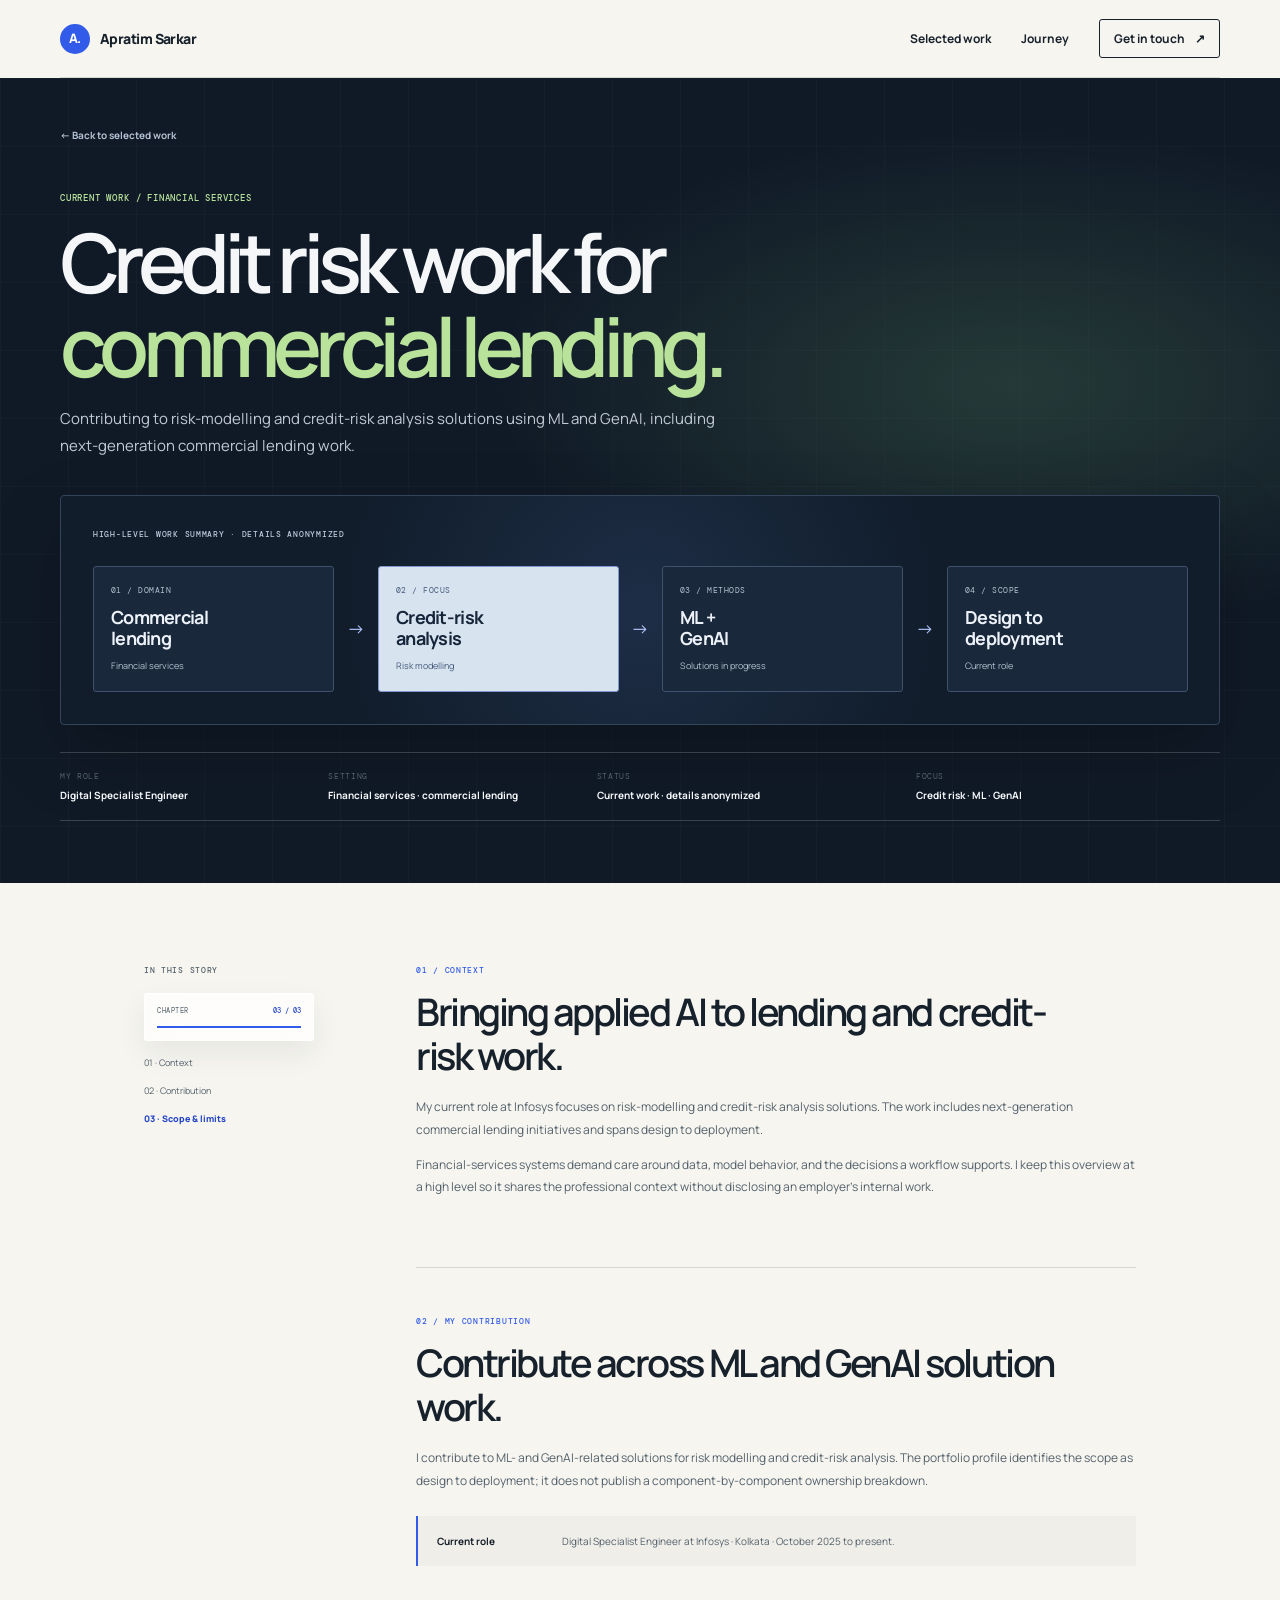
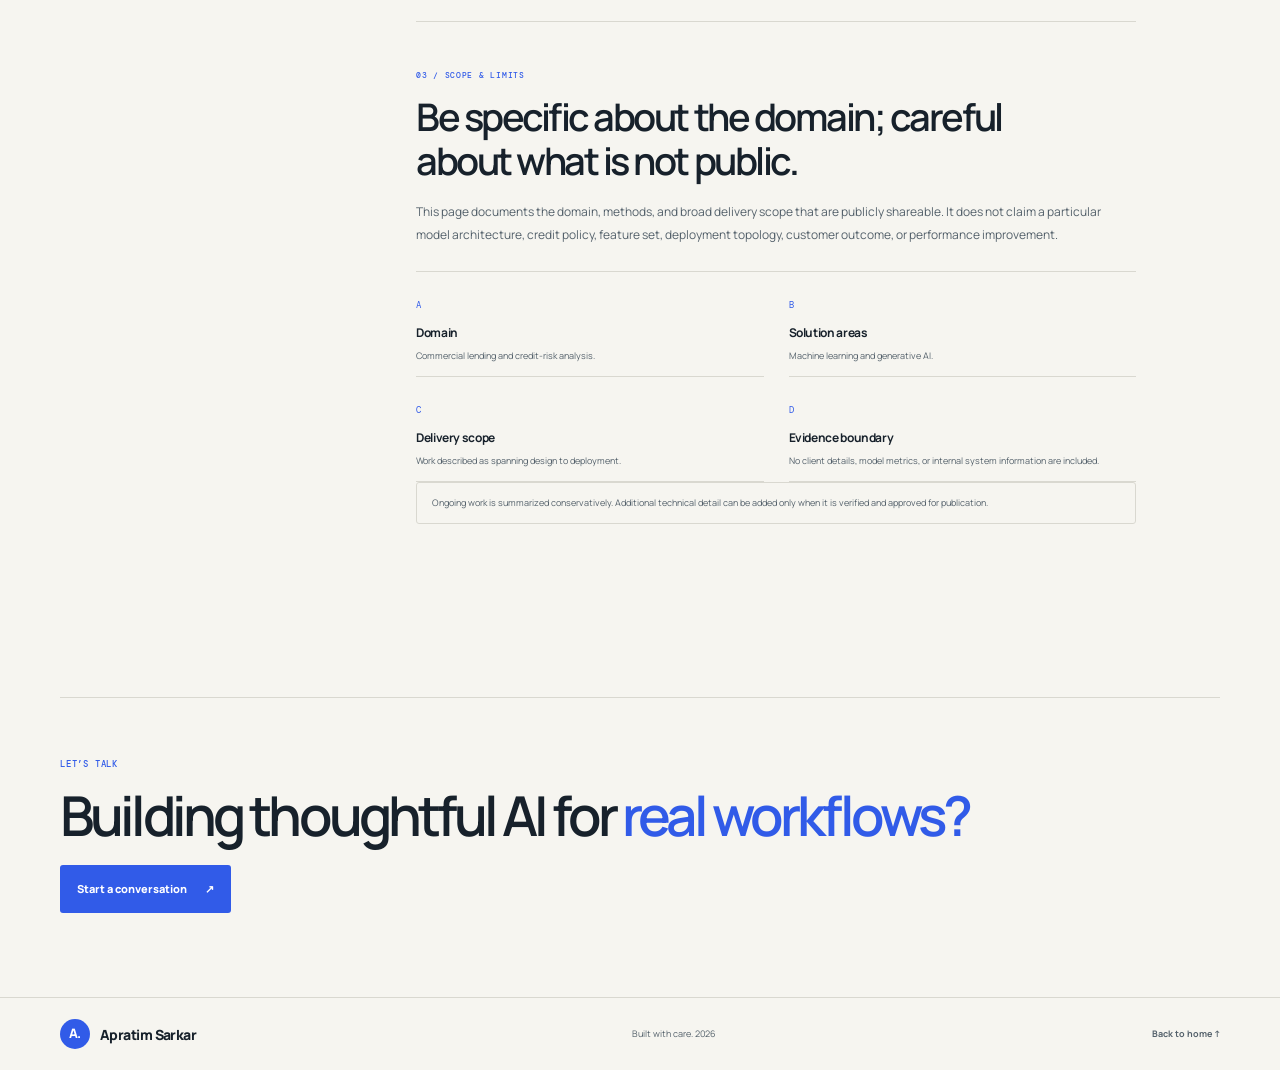
==== commit c23a6ae8: "Update portfolio with latest site design Co-authored-by: Copilot <223556219+Copilot@users.noreply.gi" ====
--- a/work/commercial-lending-risk.html
+++ b/work/commercial-lending-risk.html
@@ -3,7 +3,7 @@
   <head>
     <meta charset="utf-8">
     <meta name="viewport" content="width=device-width, initial-scale=1">
-    <meta name="theme-color" content="#f6f5f0">
+    <meta name="theme-color" content="#101a27">
     <meta name="description" content="A high-level overview of Apratim Sarkar's current contribution to credit-risk and commercial-lending ML and GenAI work.">
     <meta property="og:title" content="Credit risk and commercial lending — Apratim Sarkar">
     <meta property="og:description" content="An anonymized overview of current ML and GenAI work in financial services.">
@@ -11,8 +11,8 @@
     <link rel="preconnect" href="https://fonts.googleapis.com">
     <link rel="preconnect" href="https://fonts.gstatic.com" crossorigin>
     <link href="https://fonts.googleapis.com/css2?family=DM+Mono:wght@400;500&family=Manrope:wght@400;500;600;700;800&display=swap" rel="stylesheet">
-    <link rel="stylesheet" href="../styles.css">
-    <script src="../script.js" defer></script>
+    <link rel="stylesheet" href="../styles.css?v=portfolio-inspiration-2026-10-25">
+    <script src="../script.js?v=portfolio-inspiration-2026-10-25" defer></script>
   </head>
   <body class="case-page">
     <a class="skip-link" href="#main">Skip to content</a>
@@ -21,38 +21,42 @@
       <nav class="main-nav" aria-label="Main navigation">
         <a href="../index.html#work">Selected work</a>
         <a href="../index.html#journey">Journey</a>
+        <button class="motion-toggle" type="button" data-motion-toggle aria-pressed="false">Enable motion</button>
         <a class="nav-contact" href="mailto:apratimsarkar13031999@gmail.com">Get in touch <span aria-hidden="true">↗</span></a>
       </nav>
     </header>
     <main id="main">
       <article>
-        <header class="case-hero section-shell">
-          <a class="back-link" href="../index.html#work">← Back to selected work</a>
-          <p class="eyebrow">CURRENT WORK / FINANCIAL SERVICES</p>
-          <h1>Credit risk work for <span>commercial lending.</span></h1>
-          <p class="case-hero-summary">Contributing to risk-modelling and credit-risk analysis solutions using ML and GenAI, including next-generation commercial lending work.</p>
-          <div class="case-hero-art risk-case-art" role="img" aria-label="High-level summary of the current work area: commercial lending, credit-risk analysis, machine learning and generative AI">
-            <div class="case-art-label mono-label">HIGH-LEVEL WORK SUMMARY · DETAILS ANONYMIZED</div>
-            <div class="case-flow">
-              <div class="flow-step"><span>01 / DOMAIN</span><strong>Commercial<br>lending</strong><small>Financial services</small></div>
-              <span class="flow-arrow" aria-hidden="true">→</span>
-              <div class="flow-step flow-step-accent"><span>02 / FOCUS</span><strong>Credit-risk<br>analysis</strong><small>Risk modelling</small></div>
-              <span class="flow-arrow" aria-hidden="true">→</span>
-              <div class="flow-step"><span>03 / METHODS</span><strong>ML +<br>GenAI</strong><small>Solutions in progress</small></div>
-              <span class="flow-arrow" aria-hidden="true">→</span>
-              <div class="flow-step"><span>04 / SCOPE</span><strong>Design to<br>deployment</strong><small>Current role</small></div>
+        <header class="case-hero case-hero-risk">
+          <div class="case-hero-inner section-shell">
+            <a class="back-link" href="../index.html#work">← Back to selected work</a>
+            <p class="eyebrow">CURRENT WORK / FINANCIAL SERVICES</p>
+            <h1>Credit risk work for <span>commercial lending.</span></h1>
+            <p class="case-hero-summary">Contributing to risk-modelling and credit-risk analysis solutions using ML and GenAI, including next-generation commercial lending work.</p>
+            <div class="case-hero-art risk-case-art" role="img" aria-label="High-level summary of the current work area: commercial lending, credit-risk analysis, machine learning and generative AI">
+              <div class="case-art-label mono-label">HIGH-LEVEL WORK SUMMARY · DETAILS ANONYMIZED</div>
+              <div class="case-flow">
+                <div class="flow-step"><span>01 / DOMAIN</span><strong>Commercial<br>lending</strong><small>Financial services</small></div>
+                <span class="flow-arrow" aria-hidden="true">→</span>
+                <div class="flow-step flow-step-accent"><span>02 / FOCUS</span><strong>Credit-risk<br>analysis</strong><small>Risk modelling</small></div>
+                <span class="flow-arrow" aria-hidden="true">→</span>
+                <div class="flow-step"><span>03 / METHODS</span><strong>ML +<br>GenAI</strong><small>Solutions in progress</small></div>
+                <span class="flow-arrow" aria-hidden="true">→</span>
+                <div class="flow-step"><span>04 / SCOPE</span><strong>Design to<br>deployment</strong><small>Current role</small></div>
+              </div>
             </div>
-          </div>
-          <div class="case-meta-grid">
-            <div><span>MY ROLE</span><strong>Digital Specialist Engineer</strong></div>
-            <div><span>SETTING</span><strong>Financial services · commercial lending</strong></div>
-            <div><span>STATUS</span><strong>Current work · details anonymized</strong></div>
-            <div><span>FOCUS</span><strong>Credit risk · ML · GenAI</strong></div>
+            <div class="case-meta-grid">
+              <div><span>MY ROLE</span><strong>Digital Specialist Engineer</strong></div>
+              <div><span>SETTING</span><strong>Financial services · commercial lending</strong></div>
+              <div><span>STATUS</span><strong>Current work · details anonymized</strong></div>
+              <div><span>FOCUS</span><strong>Credit risk · ML · GenAI</strong></div>
+            </div>
           </div>
         </header>
         <div class="case-layout section-shell">
           <aside class="case-aside">
             <span class="mono-label">IN THIS STORY</span>
+            <div class="case-story-progress" aria-hidden="true"><div><span>CHAPTER</span><strong data-case-progress-count>01 / 03</strong></div><span class="case-story-progress-track"><i data-case-progress-fill style="width: 33.333%"></i></span></div>
             <a href="#context" data-case-link aria-current="location">01 · Context</a>
             <a href="#contribution" data-case-link>02 · Contribution</a>
             <a href="#scope" data-case-link>03 · Scope &amp; limits</a>
--- a/styles.css
+++ b/styles.css
@@ -172,12 +172,56 @@
 }
 
 .hero {
-  min-height: 610px;
+  min-height: max(690px, calc(100svh - 78px));
+  position: relative;
+  display: flex;
+  align-items: center;
+  overflow: hidden;
+  isolation: isolate;
+  background: #101a27;
+  color: #f4f6f8;
+}
+
+.hero-layout {
+  min-height: inherit;
+  padding-block: clamp(60px, 7vw, 100px);
   display: grid;
   grid-template-columns: 1.02fr 0.98fr;
   align-items: center;
   gap: 42px;
-  padding-block: 74px 92px;
+  position: relative;
+  z-index: 1;
+}
+
+.hero::before {
+  position: absolute;
+  z-index: 0;
+  inset: 0;
+  background:
+    radial-gradient(ellipse at 78% 42%, rgb(49 91 232 / 23%), transparent 36%),
+    radial-gradient(ellipse at 7% 100%, rgb(103 160 132 / 10%), transparent 35%),
+    linear-gradient(90deg, rgb(255 255 255 / 2%) 1px, transparent 1px),
+    linear-gradient(rgb(255 255 255 / 2%) 1px, transparent 1px);
+  background-size: auto, auto, 68px 68px, 68px 68px;
+  content: "";
+  pointer-events: none;
+}
+
+.hero-copy,
+.hero .system-card {
+  z-index: 1;
+}
+
+.hero-copy {
+  position: relative;
+}
+
+.hero .eyebrow {
+  color: #aabaff;
+}
+
+.hero .status-dot {
+  background: #a8dda0;
 }
 
 .eyebrow,
@@ -217,12 +261,12 @@
 }
 
 .hero h1 {
-  max-width: 660px;
+  max-width: 690px;
   margin-bottom: 22px;
-  font-size: clamp(42px, 5.25vw, 70px);
-  font-weight: 600;
-  letter-spacing: -0.075em;
-  line-height: 1.08;
+  font-size: clamp(52px, 6.1vw, 86px);
+  font-weight: 500;
+  letter-spacing: -0.085em;
+  line-height: 0.99;
 }
 
 .hero h1 span,
@@ -232,12 +276,46 @@
   color: var(--blue);
 }
 
+.hero h1 span {
+  color: #aabaff;
+}
+
 .hero-intro {
   max-width: 485px;
   margin-bottom: 29px;
-  color: var(--ink-soft);
+  color: #c1cad5;
   font-size: 15px;
   line-height: 1.8;
+}
+
+.hero .text-link {
+  color: #f4f6f8;
+}
+
+.hero .text-link:hover {
+  color: #c6d0ff;
+}
+
+.hero .system-card {
+  border-color: #43556c;
+  background-color: #19283a;
+  box-shadow: 0 32px 80px rgb(0 0 0 / 30%);
+}
+
+.hero .hero-current {
+  border-color: rgb(255 255 255 / 16%);
+  background: linear-gradient(135deg, rgb(255 255 255 / 8%), rgb(170 186 255 / 9%));
+  box-shadow: 0 20px 44px rgb(0 0 0 / 18%), inset 0 1px rgb(255 255 255 / 9%);
+}
+
+.hero .hero-current-copy .mono-label,
+.hero .hero-current-copy small,
+.hero .hero-current-date {
+  color: #b5c0ce;
+}
+
+.hero .hero-current-copy strong {
+  color: #f4f6f8;
 }
 
 .hero-actions {
@@ -308,6 +386,10 @@
 .motion-toggle:focus-visible {
   outline: 3px solid var(--blue);
   outline-offset: 3px;
+}
+
+html.motion-preference-set .motion-toggle {
+  display: inline-flex;
 }
 
 .hero-footnote {
@@ -378,7 +460,7 @@
 }
 
 .system-card {
-  min-height: 360px;
+  min-height: 410px;
   padding: 23px 25px 19px;
   position: relative;
   overflow: hidden;
@@ -387,7 +469,7 @@
   isolation: isolate;
   background-color: #111d2b;
   background-image:
-    radial-gradient(circle at 51% 46%, rgb(80 112 178 / 18%), transparent 44%),
+    radial-gradient(circle at var(--pointer-x, 51%) var(--pointer-y, 46%), rgb(80 112 178 / 26%), transparent 48%),
     radial-gradient(#7183a2 0.7px, transparent 0.7px);
   background-size: auto, 24px 24px;
   box-shadow: 0 20px 55px rgb(29 40 50 / 12%);
@@ -430,9 +512,11 @@
 }
 
 .system-map {
-  height: 275px;
+  height: 315px;
   position: relative;
   margin: 17px 0 5px;
+  transform-style: preserve-3d;
+  transition: transform 420ms cubic-bezier(0.22, 1, 0.36, 1);
 }
 
 .orbit-lines {
@@ -450,6 +534,24 @@
 
 .orbit-lines ellipse {
   stroke-dasharray: 2 5;
+}
+
+@keyframes orbit-scan {
+  to {
+    stroke-dashoffset: -28;
+  }
+}
+
+@media (hover: hover) and (pointer: fine) {
+  html.motion-enabled .system-card:hover .system-map,
+  html.motion-enabled .system-card:focus-within .system-map {
+    transform: perspective(1000px) rotateX(var(--map-tilt-x, 0deg)) rotateY(var(--map-tilt-y, 0deg));
+  }
+
+  html.motion-enabled .system-card:hover .orbit-lines ellipse,
+  html.motion-enabled .system-card:focus-within .orbit-lines ellipse {
+    animation: orbit-scan 3s linear infinite;
+  }
 }
 
 .orbit-lines path {
@@ -745,6 +847,61 @@
   border-bottom: 1px solid var(--line);
 }
 
+.project-card:first-child {
+  margin-top: 26px;
+  padding: clamp(24px, 4vw, 48px);
+  border: 1px solid #33465d;
+  border-radius: 5px;
+  background:
+    radial-gradient(ellipse at 4% 8%, rgb(80 104 165 / 22%), transparent 38%),
+    linear-gradient(120deg, #111d2b, #17283a);
+  color: #f4f6f8;
+}
+
+.project-card:first-child .project-visual {
+  border-color: #3d5068;
+  box-shadow: 0 22px 50px rgb(0 0 0 / 20%);
+}
+
+.project-card:first-child .project-meta,
+.project-card:first-child .project-summary,
+.project-card:first-child .project-scope-note {
+  color: #bdc8d5;
+}
+
+.project-card:first-child .project-content h3 {
+  color: #f4f6f8;
+}
+
+.project-card:first-child .tag-list span {
+  border-color: #43546a;
+  color: #d4dce6;
+}
+
+.project-card:first-child .project-proofline {
+  border-color: #43546a;
+}
+
+.project-card:first-child .project-proofline span {
+  color: #adbac9;
+}
+
+.project-card:first-child .project-proofline strong {
+  color: #f4f6f8;
+}
+
+.project-card:first-child .case-study-link {
+  border-color: #62758e;
+  color: #f4f6f8;
+}
+
+.project-card:first-child .case-study-link:hover,
+.project-card:first-child .case-study-link:focus-visible {
+  border-color: #b4c2ff;
+  background: #aabaff;
+  color: #111d2b;
+}
+
 .project-card[hidden] {
   display: none;
 }
@@ -911,6 +1068,104 @@
   color: #c5d2f5;
 }
 
+@keyframes trace-orbit-in {
+  from {
+    opacity: 0;
+    transform: translate(-50%, -50%) rotate(-58deg) scale(0.74);
+  }
+
+  to {
+    opacity: 1;
+    transform: translate(-50%, -50%) rotate(-24deg) scale(1);
+  }
+}
+
+@keyframes trace-orbit-inner-in {
+  from {
+    opacity: 0;
+    transform: translate(-50%, -50%) rotate(-8deg) scale(0.74);
+  }
+
+  to {
+    opacity: 1;
+    transform: translate(-50%, -50%) rotate(28deg) scale(1);
+  }
+}
+
+@keyframes trace-node-in {
+  from {
+    opacity: 0;
+    translate: 0 9px;
+  }
+
+  to {
+    opacity: 1;
+    translate: 0 0;
+  }
+}
+
+@keyframes trace-highlight-in {
+  from {
+    clip-path: inset(0 100% 0 0);
+  }
+
+  to {
+    clip-path: inset(0 0 0 0);
+  }
+}
+
+@keyframes trace-answer-in {
+  from {
+    opacity: 0;
+    translate: 0 12px;
+  }
+
+  to {
+    opacity: 1;
+    translate: 0 0;
+  }
+}
+
+@keyframes trace-code-in {
+  from {
+    opacity: 0;
+    translate: 8px 0;
+  }
+
+  to {
+    opacity: 1;
+    translate: 0 0;
+  }
+}
+
+html.motion-enabled .motion-ready .project-card.is-visible .risk-orbit-outer {
+  animation: trace-orbit-in 900ms cubic-bezier(0.22, 1, 0.36, 1) both;
+}
+
+html.motion-enabled .motion-ready .project-card.is-visible .risk-orbit-inner {
+  animation: trace-orbit-inner-in 850ms cubic-bezier(0.22, 1, 0.36, 1) 100ms both;
+}
+
+html.motion-enabled .motion-ready .project-card.is-visible .risk-core {
+  animation: trace-node-in 620ms cubic-bezier(0.22, 1, 0.36, 1) 180ms both;
+}
+
+html.motion-enabled .motion-ready .project-card.is-visible .risk-node-top {
+  animation: trace-node-in 440ms cubic-bezier(0.22, 1, 0.36, 1) 260ms both;
+}
+
+html.motion-enabled .motion-ready .project-card.is-visible .risk-node-left {
+  animation: trace-node-in 440ms cubic-bezier(0.22, 1, 0.36, 1) 330ms both;
+}
+
+html.motion-enabled .motion-ready .project-card.is-visible .risk-node-right {
+  animation: trace-node-in 440ms cubic-bezier(0.22, 1, 0.36, 1) 400ms both;
+}
+
+html.motion-enabled .motion-ready .project-card.is-visible .risk-node-bottom {
+  animation: trace-node-in 440ms cubic-bezier(0.22, 1, 0.36, 1) 470ms both;
+}
+
 .visual-window {
   width: min(90%, 420px);
   min-height: 223px;
@@ -973,6 +1228,10 @@
   background: #dce9d8;
   color: #50674f;
   font-size: 7px;
+}
+
+html.motion-enabled .motion-ready .project-card.is-visible .doc-highlight {
+  animation: trace-highlight-in 820ms cubic-bezier(0.22, 1, 0.36, 1) 260ms both;
 }
 
 .answer-card {
@@ -1004,6 +1263,10 @@
   transform: translateY(-4px);
 }
 
+html.motion-enabled .motion-ready .project-card.is-visible .answer-card {
+  animation: trace-answer-in 620ms cubic-bezier(0.22, 1, 0.36, 1) 420ms both;
+}
+
 .answer-card small {
   color: var(--ink-soft);
   font-size: 7px;
@@ -1080,6 +1343,30 @@
   font-size: 8px;
 }
 
+.project-proofline {
+  margin: -3px 0 17px;
+  padding-block: 10px;
+  display: grid;
+  grid-template-columns: 65px minmax(0, 1fr);
+  gap: 9px;
+  border-block: 1px solid #e2e1da;
+}
+
+.project-proofline span {
+  padding-top: 2px;
+  color: var(--ink-soft);
+  font-family: var(--mono);
+  font-size: 7px;
+  letter-spacing: 0.06em;
+}
+
+.project-proofline strong {
+  color: #34434b;
+  font-size: 9px;
+  font-weight: 700;
+  line-height: 1.55;
+}
+
 .case-details {
   border-top: 1px solid #d9d8d0;
 }
@@ -1183,7 +1470,7 @@
   }
 }
 
-.motion-ready .chart-line {
+html.motion-enabled .motion-ready .project-card.is-visible .chart-line {
   stroke-dasharray: 700;
   stroke-dashoffset: 700;
   animation: chart-trace 1.4s cubic-bezier(0.22, 1, 0.36, 1) 180ms forwards;
@@ -1284,6 +1571,34 @@
   line-height: 1.8;
 }
 
+html.motion-enabled .motion-ready .project-card.is-visible .api-prompt {
+  animation: trace-answer-in 520ms cubic-bezier(0.22, 1, 0.36, 1) 100ms both;
+}
+
+html.motion-enabled .motion-ready .project-card.is-visible .api-code > div {
+  animation: trace-code-in 420ms cubic-bezier(0.22, 1, 0.36, 1) both;
+}
+
+html.motion-enabled .motion-ready .project-card.is-visible .api-code > div:nth-child(1) {
+  animation-delay: 180ms;
+}
+
+html.motion-enabled .motion-ready .project-card.is-visible .api-code > div:nth-child(2) {
+  animation-delay: 270ms;
+}
+
+html.motion-enabled .motion-ready .project-card.is-visible .api-code > div:nth-child(3) {
+  animation-delay: 360ms;
+}
+
+html.motion-enabled .motion-ready .project-card.is-visible .api-code > div:nth-child(4) {
+  animation-delay: 450ms;
+}
+
+html.motion-enabled .motion-ready .project-card.is-visible .api-review {
+  animation: trace-node-in 480ms cubic-bezier(0.22, 1, 0.36, 1) 520ms both;
+}
+
 .code-indent {
   padding-left: 13px;
 }
@@ -1356,7 +1671,7 @@
 }
 
 .approach-heading {
-  margin-bottom: 68px;
+  margin-bottom: 56px;
 }
 
 .approach-heading h2 span {
@@ -1365,53 +1680,258 @@
 
 .approach-heading .section-description {
   color: #a7b0b5;
+}
+
+.product-trace-layout {
+  display: grid;
+  grid-template-columns: minmax(280px, 0.82fr) minmax(0, 1.18fr);
+  align-items: start;
+  gap: clamp(42px, 7vw, 96px);
+}
+
+.trace-board {
+  position: sticky;
+  top: 108px;
+  padding: 24px;
+  border: 1px solid #46505a;
+  border-radius: 4px;
+  background:
+    radial-gradient(circle at 92% 8%, rgb(49 91 232 / 20%), transparent 31%),
+    #202c37;
+  box-shadow: 0 22px 70px rgb(0 0 0 / 14%);
+}
+
+.trace-board-top,
+.trace-board-status {
+  display: flex;
+  align-items: center;
+}
+
+.trace-board-top {
+  justify-content: space-between;
+  gap: 14px;
+}
+
+.trace-board-top .mono-label {
+  color: #c7d0d3;
+}
+
+.trace-board-status {
+  gap: 6px;
+  color: #a7b0b5;
+  font-family: var(--mono);
+  font-size: 7px;
+  letter-spacing: 0.06em;
+}
+
+.trace-board-status i {
+  width: 6px;
+  height: 6px;
+  border-radius: 50%;
+  background: var(--mint);
+}
+
+.trace-board-title {
+  margin: 28px 0 20px;
+  font-size: clamp(25px, 3vw, 35px);
+  font-weight: 600;
+  letter-spacing: -0.065em;
+  line-height: 1.12;
+}
+
+.trace-board-title span {
+  color: #a9b7ff;
+}
+
+.trace-sequence {
+  --trace-ratio: 0;
+  position: relative;
+  display: grid;
+  gap: 3px;
+  margin: 0;
+  padding: 0;
+}
+
+.trace-sequence::before,
+.trace-sequence::after {
+  position: absolute;
+  z-index: 0;
+  top: 17px;
+  left: 16px;
+  width: 1px;
+  content: "";
+}
+
+.trace-sequence::before {
+  bottom: 17px;
+  background: #46505a;
+}
+
+.trace-sequence::after {
+  bottom: 17px;
+  height: auto;
+  background: var(--mint);
+  transform: scaleY(var(--trace-ratio));
+  transform-origin: top;
+  transition: transform 360ms cubic-bezier(0.22, 1, 0.36, 1);
+}
+
+.trace-stage {
+  position: relative;
+  z-index: 1;
+  min-height: 43px;
+  display: grid;
+  grid-template-columns: 34px minmax(0, 1fr);
+  grid-template-rows: auto auto;
+  align-items: center;
+  column-gap: 12px;
+  color: #a7b0b5;
+  text-decoration: none;
+}
+
+.trace-stage > span:first-child {
+  width: 33px;
+  height: 33px;
+  grid-row: span 2;
+  display: grid;
+  place-items: center;
+  border: 1px solid #53616b;
+  border-radius: 50%;
+  background: #202c37;
+  color: #c0c8cd;
+  font-family: var(--mono);
+  font-size: 8px;
+  transition: border-color 220ms ease, background-color 220ms ease, color 220ms ease, transform 220ms ease;
+}
+
+.trace-stage strong {
+  align-self: end;
+  font-family: var(--mono);
+  font-size: 9px;
+  font-weight: 500;
+  letter-spacing: 0.07em;
+  transition: color 220ms ease;
+}
+
+.trace-stage small {
+  align-self: start;
+  color: #87939b;
+  font-family: var(--mono);
+  font-size: 7px;
+  letter-spacing: 0.035em;
+}
+
+.trace-stage:hover,
+.trace-stage[aria-current="step"] {
+  color: white;
+}
+
+.trace-stage:hover > span:first-child,
+.trace-stage[aria-current="step"] > span:first-child {
+  transform: scale(1.06);
+  border-color: var(--mint);
+  background: var(--mint);
+  color: var(--ink);
+}
+
+.trace-stage[aria-current="step"] strong {
+  color: white;
+}
+
+.trace-readout {
+  margin-top: 21px;
+  padding: 16px 0 0 45px;
+  border-top: 1px solid #46505a;
+}
+
+.trace-readout .mono-label {
+  color: var(--mint);
+  font-size: 8px;
+}
+
+.trace-readout p {
+  min-height: 46px;
+  margin: 7px 0 0;
+  color: #c2c9cc;
+  font-size: 11px;
+  line-height: 1.65;
 }
 
 .process-list {
   margin: 0;
   padding: 0;
-  display: grid;
-  grid-template-columns: repeat(5, 1fr);
+  list-style: none;
+}
+
+.process-step {
+  min-height: 248px;
+  padding: 28px 0 28px 22px;
+  display: flex;
+  flex-direction: column;
+  justify-content: center;
   border-top: 1px solid #46505a;
-  list-style: none;
-}
-
-.process-list li {
-  min-height: 170px;
-  padding: 18px 18px 5px 0;
-  position: relative;
-  transition: background-color 220ms ease, transform 220ms ease;
-}
-
-.process-list li:hover {
-  background: rgb(255 255 255 / 4%);
-  transform: translateY(-3px);
-}
-
-.process-list li + li {
-  padding-left: 20px;
   border-left: 1px solid #46505a;
+  scroll-margin-top: 38vh;
+  transition: border-color 300ms ease, padding-left 300ms ease;
+}
+
+.process-step:last-child {
+  border-bottom: 1px solid #46505a;
+}
+
+.process-step.is-active {
+  padding-left: 28px;
+  border-left: 2px solid var(--mint);
+  border-top-color: #6879b2;
+}
+
+.process-step-top {
+  display: flex;
+  align-items: center;
+  gap: 12px;
+  color: #a7b0b5;
+  font-family: var(--mono);
+  font-size: 8px;
+  letter-spacing: 0.07em;
 }
 
 .process-number {
   color: #a9b7ff;
+  font-size: 10px;
+}
+
+.process-step.is-active .process-step-top > span:last-child {
+  color: var(--mint);
+}
+
+.process-step h3 {
+  margin: 16px 0 8px;
+  font-size: clamp(23px, 2.4vw, 31px);
+  font-weight: 600;
+  letter-spacing: -0.055em;
+  line-height: 1.15;
+}
+
+.process-step p {
+  max-width: 520px;
+  margin: 0;
+  color: #c0c8cd;
+  font-size: 13px;
+  line-height: 1.75;
+}
+
+.process-output {
+  margin-top: 19px;
+  color: #a7b0b5;
   font-family: var(--mono);
-  font-size: 9px;
-}
-
-.process-list h3 {
-  margin: 27px 0 6px;
-  font-size: 15px;
-  font-weight: 600;
-  letter-spacing: -0.03em;
-}
-
-.process-list p {
-  max-width: 155px;
-  margin: 0;
-  color: #a7b0b5;
-  font-size: 10px;
-  line-height: 1.65;
+  font-size: 8px;
+  letter-spacing: 0.025em;
+}
+
+.process-output b {
+  margin-right: 7px;
+  color: #a9b7ff;
+  font-weight: 500;
 }
 
 .approach-note {
@@ -2066,7 +2586,45 @@
 }
 
 .case-hero {
-  padding-block: 46px 0;
+  --case-accent: #aabaff;
+  --case-glow: rgb(49 91 232 / 25%);
+  position: relative;
+  overflow: hidden;
+  background: #101a27;
+  color: #f4f6f8;
+}
+
+.case-hero::before {
+  position: absolute;
+  inset: 0;
+  background:
+    radial-gradient(ellipse at 79% 38%, var(--case-glow), transparent 36%),
+    linear-gradient(90deg, rgb(255 255 255 / 2%) 1px, transparent 1px),
+    linear-gradient(rgb(255 255 255 / 2%) 1px, transparent 1px);
+  background-size: auto, 68px 68px, 68px 68px;
+  content: "";
+  pointer-events: none;
+}
+
+.case-hero-inner {
+  padding-block: 42px 62px;
+  position: relative;
+  z-index: 1;
+}
+
+.case-hero-risk {
+  --case-accent: #b9e39b;
+  --case-glow: rgb(104 158 107 / 24%);
+}
+
+.case-hero-network {
+  --case-accent: #a1e3d7;
+  --case-glow: rgb(54 164 159 / 24%);
+}
+
+.case-hero-api {
+  --case-accent: #d2b7ff;
+  --case-glow: rgb(142 104 202 / 26%);
 }
 
 .back-link {
@@ -2078,12 +2636,17 @@
   text-decoration: none;
 }
 
-.back-link:hover {
-  color: var(--blue);
-}
-
-.case-hero > .eyebrow {
+.case-hero .back-link {
+  color: #b4c1d0;
+}
+
+.case-hero .back-link:hover {
+  color: var(--case-accent);
+}
+
+.case-hero-inner > .eyebrow {
   margin-bottom: 16px;
+  color: var(--case-accent);
 }
 
 .case-hero h1 {
@@ -2096,24 +2659,31 @@
 }
 
 .case-hero h1 span {
-  color: var(--blue);
+  color: var(--case-accent);
 }
 
 .case-hero-summary {
   max-width: 690px;
   margin-bottom: 36px;
-  color: var(--ink-soft);
+  color: #c1cad5;
   font-size: 15px;
   line-height: 1.8;
 }
 
 .case-hero-art {
   padding: 32px;
-  border: 1px solid #d8d8cf;
+  border: 1px solid #40526a;
   border-radius: 4px;
-  background: #eeede7;
-  background-image: radial-gradient(#c7c8bf 0.7px, transparent 0.7px);
-  background-size: 16px 16px;
+  background: #18283a;
+  background-image:
+    radial-gradient(circle at 50% 50%, rgb(88 113 163 / 18%), transparent 50%),
+    radial-gradient(#657790 0.7px, transparent 0.7px);
+  background-size: auto, 20px 20px;
+  box-shadow: 0 28px 70px rgb(0 0 0 / 24%);
+}
+
+.case-art-label {
+  color: #b7c4d4;
 }
 
 .risk-case-art {
@@ -2216,6 +2786,15 @@
   color: var(--blue-dark);
 }
 
+.case-hero:not(.case-hero-risk) .case-hero-art .flow-step {
+  color: var(--ink);
+}
+
+.case-hero:not(.case-hero-risk) .case-hero-art .flow-step > span,
+.case-hero:not(.case-hero-risk) .case-hero-art .flow-step small {
+  color: var(--ink-soft);
+}
+
 .flow-arrow {
   color: var(--blue);
   font-size: 18px;
@@ -2227,7 +2806,15 @@
   display: grid;
   grid-template-columns: 1fr 1fr 1.2fr 1.2fr;
   gap: 15px;
-  border-block: 1px solid var(--line);
+  border-block: 1px solid rgb(255 255 255 / 18%);
+}
+
+.case-meta-grid span {
+  color: #9dabbc;
+}
+
+.case-meta-grid strong {
+  color: #f4f6f8;
 }
 
 .case-meta-grid div {
@@ -2260,7 +2847,7 @@
 
 .case-aside {
   position: sticky;
-  top: 28px;
+  top: 102px;
   display: flex;
   flex-direction: column;
   align-items: flex-start;
@@ -2271,6 +2858,52 @@
   margin-bottom: 4px;
   color: var(--ink-soft);
   font-size: 8px;
+}
+
+.case-story-progress {
+  width: 100%;
+  margin-bottom: 2px;
+  padding: 11px 12px 12px;
+  border: 1px solid var(--line);
+  border-radius: 3px;
+  background: var(--white);
+}
+
+.case-story-progress > div {
+  display: flex;
+  justify-content: space-between;
+  gap: 8px;
+}
+
+.case-story-progress > div span {
+  color: var(--ink-soft);
+  font-family: var(--mono);
+  font-size: 7px;
+  letter-spacing: 0.07em;
+}
+
+.case-story-progress strong {
+  color: var(--blue-dark);
+  font-family: var(--mono);
+  font-size: 7px;
+  font-weight: 500;
+  white-space: nowrap;
+}
+
+.case-story-progress-track {
+  height: 2px;
+  margin-top: 9px;
+  display: block;
+  overflow: hidden;
+  background: #e0e2dc;
+}
+
+.case-story-progress-track i {
+  width: 16.67%;
+  height: 100%;
+  display: block;
+  background: var(--blue);
+  transition: width 320ms cubic-bezier(0.22, 1, 0.36, 1);
 }
 
 .case-aside a {
@@ -2718,13 +3351,11 @@
 }
 
 .motion-ready .reveal-item {
-  opacity: 0;
   transform: translateY(14px);
-  transition: opacity 520ms ease, transform 520ms cubic-bezier(0.22, 1, 0.36, 1);
+  transition: transform 520ms cubic-bezier(0.22, 1, 0.36, 1);
 }
 
 .motion-ready .reveal-item.is-visible {
-  opacity: 1;
   transform: translateY(0);
 }
 
@@ -2865,6 +3496,64 @@
   }
 }
 
+@media (max-width: 900px) {
+  .product-trace-layout {
+    grid-template-columns: 1fr;
+    gap: 26px;
+  }
+
+  .trace-board {
+    position: relative;
+    top: auto;
+  }
+
+  .trace-board-title {
+    margin-block: 18px;
+  }
+
+  .trace-sequence {
+    grid-template-columns: repeat(5, minmax(0, 1fr));
+    gap: 8px;
+  }
+
+  .trace-sequence::before,
+  .trace-sequence::after {
+    display: none;
+  }
+
+  .trace-stage {
+    min-height: 58px;
+    grid-template-columns: 1fr;
+    grid-template-rows: 25px auto auto;
+    gap: 5px;
+    padding: 8px 5px;
+    border-top: 1px solid #46505a;
+  }
+
+  .trace-stage > span:first-child {
+    width: 24px;
+    height: 24px;
+    grid-row: auto;
+  }
+
+  .trace-stage strong {
+    font-size: 7px;
+  }
+
+  .trace-stage small {
+    font-size: 6px;
+  }
+
+  .trace-readout {
+    padding-left: 0;
+  }
+
+  .process-step {
+    min-height: 220px;
+    scroll-margin-top: 100px;
+  }
+}
+
 @media (max-width: 680px) {
   html {
     scroll-padding-top: 72px;
@@ -2894,6 +3583,12 @@
     gap: 7px;
   }
 
+  .main-nav .motion-toggle {
+    min-height: 32px;
+    padding-inline: 6px;
+    font-size: 8px;
+  }
+
   .main-nav a {
     font-size: 9px;
     white-space: nowrap;
@@ -2901,8 +3596,14 @@
 
   .main-nav > a:nth-child(2),
   .main-nav > a:nth-child(3),
-  .main-nav > a:nth-child(4) {
+  .main-nav > a:nth-child(4),
+  .main-nav > a:first-child {
     display: none;
+  }
+
+  .case-page .main-nav .nav-contact {
+    display: inline-flex;
+    align-items: center;
   }
 
   .mobile-nav-more {
@@ -3100,32 +3801,82 @@
     margin-bottom: 40px;
   }
 
-  .process-list {
-    grid-template-columns: 1fr;
-  }
-
-  .process-list li,
-  .process-list li + li {
-    min-height: auto;
-    padding: 15px 0;
-    display: grid;
-    grid-template-columns: 34px 1fr;
-    column-gap: 10px;
-    border-left: 0;
-    border-bottom: 1px solid #46505a;
-  }
-
-  .process-number {
-    grid-row: span 2;
-    padding-top: 2px;
-  }
-
-  .process-list h3 {
-    margin: 0 0 3px;
-  }
-
-  .process-list p {
-    max-width: 100%;
+  .product-trace-layout {
+    gap: 18px;
+  }
+
+  .trace-board {
+    padding: 16px;
+  }
+
+  .trace-board-top {
+    align-items: flex-start;
+  }
+
+  .trace-board-status {
+    font-size: 6px;
+  }
+
+  .trace-board-title {
+    margin: 18px 0 14px;
+    font-size: 27px;
+  }
+
+  .trace-sequence {
+    grid-template-columns: repeat(2, minmax(0, 1fr));
+    gap: 3px 10px;
+  }
+
+  .trace-stage {
+    min-height: 38px;
+    grid-template-columns: 26px minmax(0, 1fr);
+    grid-template-rows: auto;
+    align-content: center;
+    gap: 0 7px;
+    padding: 5px 0;
+    border-top: 0;
+  }
+
+  .trace-stage > span:first-child {
+    width: 24px;
+    height: 24px;
+    grid-row: auto;
+  }
+
+  .trace-stage strong {
+    font-size: 7px;
+  }
+
+  .trace-stage small {
+    display: none;
+  }
+
+  .trace-readout {
+    margin-top: 13px;
+    padding-top: 12px;
+  }
+
+  .trace-readout p {
+    min-height: 0;
+    font-size: 10px;
+  }
+
+  .process-step {
+    min-height: 0;
+    padding: 21px 0 22px 14px;
+    scroll-margin-top: 90px;
+  }
+
+  .process-step.is-active {
+    padding-left: 18px;
+  }
+
+  .process-step h3 {
+    margin-top: 12px;
+  }
+
+  .process-step p {
+    font-size: 12px;
   }
 
   .approach-note {
@@ -3280,7 +4031,11 @@
   }
 
   .case-hero {
-    padding-top: 30px;
+    padding: 0;
+  }
+
+  .case-hero-inner {
+    padding-block: 30px 42px;
   }
 
   .back-link {
@@ -3454,35 +4209,481 @@
   }
 }
 
+@media (max-width: 900px) {
+  .hero {
+    min-height: auto;
+    padding: 0;
+  }
+
+  .hero-layout {
+    min-height: auto;
+    grid-template-columns: 1fr;
+    gap: 34px;
+    padding-block: 68px;
+  }
+
+  .hero h1 {
+    max-width: 780px;
+    font-size: clamp(58px, 9vw, 82px);
+  }
+
+  .hero .system-card {
+    min-height: 360px;
+  }
+
+  .hero .system-map {
+    height: 270px;
+    max-width: 500px;
+    margin-inline: auto;
+  }
+}
+
+@media (max-width: 680px) {
+  .hero {
+    padding: 0;
+  }
+
+  .hero-layout.section-shell {
+    width: calc(100% - 38px);
+    gap: 27px;
+    padding-block: 52px 44px;
+  }
+
+  .hero h1 {
+    font-size: clamp(43px, 12.5vw, 66px);
+  }
+
+  .hero .hero-intro {
+    font-size: 13px;
+  }
+
+  .hero .system-card {
+    min-height: 315px;
+    padding: 16px 12px 14px;
+  }
+
+  .hero .system-map {
+    height: 220px;
+  }
+
+  .project-card:first-child {
+    margin-top: 18px;
+    padding: 18px;
+    gap: 18px;
+  }
+}
+
+html:not(.motion-enabled),
+html:not(.motion-enabled) *,
+html:not(.motion-enabled) *::before,
+html:not(.motion-enabled) *::after {
+  scroll-behavior: auto !important;
+  transition-duration: 0.01ms !important;
+  animation-duration: 0.01ms !important;
+  animation-iteration-count: 1 !important;
+}
+
+html:not(.motion-enabled) .motion-ready .reveal-item {
+  opacity: 1;
+  transform: none;
+}
+
+html:not(.motion-enabled) .motion-ready .chart-line {
+  stroke-dasharray: none;
+  stroke-dashoffset: 0;
+  animation: none;
+}
+
+html:not(.motion-enabled) .motion-ready .project-card,
+html:not(.motion-enabled) .motion-ready .expertise-card,
+html:not(.motion-enabled) .motion-ready .process-list li {
+  transition-delay: 0ms;
+}
+
 @media (prefers-reduced-motion: reduce) {
-  html:not(.motion-enabled),
-  html:not(.motion-enabled) *,
-  html:not(.motion-enabled) *::before,
-  html:not(.motion-enabled) *::after {
-    scroll-behavior: auto !important;
-    transition-duration: 0.01ms !important;
-    animation-duration: 0.01ms !important;
-    animation-iteration-count: 1 !important;
-  }
-
-  html:not(.motion-enabled) .motion-ready .reveal-item {
-    opacity: 1;
-    transform: none;
-  }
-
-  html:not(.motion-enabled) .motion-ready .chart-line {
-    stroke-dasharray: none;
-    stroke-dashoffset: 0;
-    animation: none;
-  }
-
-  html:not(.motion-enabled) .motion-ready .project-card,
-  html:not(.motion-enabled) .motion-ready .expertise-card,
-  html:not(.motion-enabled) .motion-ready .process-list li {
-    transition-delay: 0ms;
-  }
-
   .motion-toggle {
     display: inline-flex;
   }
 }
+
+/* More tactile motion, layered glass, and clear scroll feedback. */
+.motion-ready .reveal-item {
+  transform: perspective(1000px) translateY(28px) scale(0.985) rotateX(1.2deg);
+  transform-origin: center top;
+  transition: transform 720ms cubic-bezier(0.18, 0.82, 0.22, 1);
+}
+
+.motion-ready .reveal-item.is-visible {
+  transform: perspective(1000px) translateY(0) scale(1) rotateX(0);
+}
+
+.motion-ready .case-article section:nth-child(2n) {
+  transition-delay: 80ms;
+}
+
+.motion-ready .case-article section:nth-child(3n) {
+  transition-delay: 140ms;
+}
+
+.hero .system-card {
+  transition: box-shadow 420ms ease, border-color 320ms ease;
+}
+
+html.motion-enabled .hero .system-card {
+  background-position: center var(--hero-scroll-shift, 0px), 0 0;
+}
+
+.hero .map-node {
+  border-color: rgb(186 204 233 / 30%);
+  background: rgb(31 48 68 / 72%);
+  box-shadow: 0 12px 28px rgb(3 10 20 / 25%), inset 0 1px rgb(255 255 255 / 8%);
+  backdrop-filter: blur(14px) saturate(145%);
+  -webkit-backdrop-filter: blur(14px) saturate(145%);
+  transition: border-color 260ms ease, background-color 260ms ease, box-shadow 260ms ease, transform 360ms cubic-bezier(0.2, 0.8, 0.2, 1);
+}
+
+.hero .map-node:hover,
+.hero .map-node:focus-visible,
+.hero .map-node.is-selected {
+  border-color: rgb(195 208 255 / 85%);
+  background: rgb(47 66 94 / 88%);
+  box-shadow: 0 14px 32px rgb(3 10 20 / 38%), 0 0 24px rgb(169 183 255 / 15%), inset 0 1px rgb(255 255 255 / 14%);
+  transform: translateY(-4px) scale(1.025);
+}
+
+.project-visual {
+  isolation: isolate;
+  transform-style: preserve-3d;
+  will-change: transform;
+  transition: box-shadow 420ms ease, border-color 320ms ease, transform 480ms cubic-bezier(0.18, 0.82, 0.22, 1);
+}
+
+.project-visual::after {
+  position: absolute;
+  z-index: 5;
+  inset: 0;
+  border-radius: inherit;
+  background:
+    radial-gradient(360px circle at var(--visual-pointer-x, 50%) var(--visual-pointer-y, 50%), rgb(255 255 255 / 19%), transparent 67%),
+    linear-gradient(135deg, rgb(255 255 255 / 8%), transparent 42%, rgb(169 183 255 / 5%));
+  content: "";
+  opacity: 0;
+  pointer-events: none;
+  mix-blend-mode: screen;
+  transition: opacity 360ms ease;
+}
+
+.project-visual.is-spotlit::after {
+  opacity: 1;
+}
+
+.project-card:hover .project-visual,
+.project-card:focus-within .project-visual {
+  border-color: #aeb8d8;
+  box-shadow: 0 28px 64px rgb(29 40 50 / 19%), 0 0 0 1px rgb(255 255 255 / 32%);
+  transform: perspective(1200px) rotateX(var(--visual-tilt-x, 0deg)) rotateY(var(--visual-tilt-y, 0deg)) translateY(-6px);
+}
+
+.trace-board {
+  border-color: rgb(166 183 210 / 34%);
+  background:
+    radial-gradient(circle at 92% 8%, rgb(91 118 238 / 25%), transparent 34%),
+    linear-gradient(145deg, rgb(39 53 69 / 84%), rgb(25 38 52 / 78%));
+  box-shadow: 0 28px 76px rgb(0 0 0 / 22%), inset 0 1px rgb(255 255 255 / 9%);
+  backdrop-filter: blur(22px) saturate(135%);
+  -webkit-backdrop-filter: blur(22px) saturate(135%);
+  transition: border-color 320ms ease, box-shadow 320ms ease, background-color 320ms ease;
+}
+
+.trace-stage > span:first-child {
+  background: rgb(32 44 55 / 73%);
+  backdrop-filter: blur(10px);
+  -webkit-backdrop-filter: blur(10px);
+}
+
+.process-step {
+  transition: border-color 360ms ease, padding-left 360ms cubic-bezier(0.2, 0.8, 0.2, 1), background-color 360ms ease, box-shadow 360ms ease;
+}
+
+.process-step.is-active {
+  background: linear-gradient(100deg, rgb(169 183 255 / 11%), rgb(169 183 255 / 3%) 63%, transparent);
+  box-shadow: inset 1px 0 rgb(169 183 255 / 20%);
+  backdrop-filter: blur(12px);
+  -webkit-backdrop-filter: blur(12px);
+}
+
+.approach-note {
+  border-color: rgb(166 183 210 / 31%);
+  background: linear-gradient(130deg, rgb(255 255 255 / 8%), rgb(114 138 176 / 5%)), rgb(32 44 55 / 64%);
+  box-shadow: inset 0 1px rgb(255 255 255 / 6%);
+  backdrop-filter: blur(16px) saturate(125%);
+  -webkit-backdrop-filter: blur(16px) saturate(125%);
+}
+
+.expertise-card {
+  position: relative;
+  z-index: 0;
+  border-radius: 4px;
+  transition: background-color 280ms ease, box-shadow 320ms ease, transform 360ms cubic-bezier(0.2, 0.8, 0.2, 1);
+}
+
+.expertise-card:hover,
+.expertise-card:focus-within {
+  z-index: 1;
+  background: rgb(255 255 255 / 70%);
+  box-shadow: 0 18px 42px rgb(29 40 50 / 9%), inset 0 1px rgb(255 255 255 / 90%);
+  transform: translateY(-5px);
+  backdrop-filter: blur(14px) saturate(125%);
+  -webkit-backdrop-filter: blur(14px) saturate(125%);
+}
+
+.case-story-progress {
+  border-color: rgb(255 255 255 / 76%);
+  background: rgb(255 255 255 / 72%);
+  box-shadow: 0 12px 30px rgb(29 40 50 / 7%), inset 0 1px white;
+  backdrop-filter: blur(16px) saturate(130%);
+  -webkit-backdrop-filter: blur(16px) saturate(130%);
+}
+
+.flow-step {
+  backdrop-filter: blur(10px);
+  -webkit-backdrop-filter: blur(10px);
+}
+
+.flow-step:hover,
+.flow-step:focus-within {
+  box-shadow: 0 18px 34px rgb(29 40 50 / 12%), inset 0 1px white;
+  transform: translateY(-5px) scale(1.015);
+}
+
+.system-map {
+  isolation: isolate;
+}
+
+.system-map::before,
+.system-map::after {
+  position: absolute;
+  inset: 5% 8%;
+  border-radius: 50%;
+  content: "";
+  pointer-events: none;
+}
+
+.system-map::before {
+  z-index: 0;
+  background:
+    repeating-linear-gradient(0deg, rgb(190 207 235 / 5%) 0 1px, transparent 1px 25px),
+    repeating-linear-gradient(90deg, rgb(190 207 235 / 5%) 0 1px, transparent 1px 25px),
+    radial-gradient(circle, transparent 0 27%, rgb(169 183 255 / 15%) 27.2% 27.5%, transparent 27.8% 50%, rgb(169 183 255 / 10%) 50.2% 50.5%, transparent 50.8%);
+  opacity: 0.62;
+  mask-image: radial-gradient(ellipse at center, black 18%, transparent 75%);
+}
+
+.system-map::after {
+  z-index: 1;
+  background: conic-gradient(from 0deg, transparent 0deg 302deg, rgb(169 183 255 / 0%) 318deg, rgb(169 183 255 / 5%) 342deg, rgb(169 183 255 / 28%) 359deg, transparent 360deg);
+  mix-blend-mode: screen;
+  opacity: 0.76;
+  mask-image: radial-gradient(ellipse at center, transparent 0 15%, black 19% 72%, transparent 77%);
+  animation: system-map-scan 16s linear infinite;
+}
+
+.orbit-lines {
+  z-index: 1;
+}
+
+.map-outcome {
+  z-index: 3;
+}
+
+@keyframes system-map-scan {
+  to {
+    transform: rotate(1turn);
+  }
+}
+
+.project-chapters {
+  position: sticky;
+  z-index: 8;
+  top: 80px;
+  margin: 0 0 17px;
+  padding: 12px 15px 14px;
+  display: grid;
+  grid-template-columns: 118px minmax(0, 1fr);
+  align-items: center;
+  gap: 13px;
+  overflow: hidden;
+  border: 1px solid rgb(255 255 255 / 75%);
+  border-radius: 5px;
+  background: rgb(246 245 240 / 88%);
+  box-shadow: 0 14px 36px rgb(23 33 43 / 7%), inset 0 1px white;
+  backdrop-filter: blur(20px) saturate(135%);
+  -webkit-backdrop-filter: blur(20px) saturate(135%);
+}
+
+.project-chapters-label {
+  display: grid;
+  gap: 6px;
+  color: var(--ink-soft);
+  font-family: var(--mono);
+  font-size: 7px;
+  letter-spacing: 0.075em;
+}
+
+.project-chapters-label strong {
+  color: var(--ink);
+  font-size: 11px;
+  font-weight: 500;
+  letter-spacing: 0.02em;
+}
+
+.project-chapter-links {
+  min-width: 0;
+  display: grid;
+  grid-template-columns: repeat(4, minmax(0, 1fr));
+  gap: 6px;
+}
+
+.project-chapter-link {
+  min-width: 0;
+  min-height: 43px;
+  padding: 6px 9px;
+  display: flex;
+  flex-direction: column;
+  justify-content: center;
+  gap: 3px;
+  border: 1px solid transparent;
+  border-radius: 3px;
+  color: var(--ink-soft);
+  text-decoration: none;
+  transition: border-color 260ms ease, color 260ms ease, background-color 260ms ease, transform 320ms cubic-bezier(0.2, 0.8, 0.2, 1), box-shadow 260ms ease;
+}
+
+.project-chapter-link > span {
+  display: flex;
+  justify-content: space-between;
+  gap: 6px;
+  color: var(--blue-dark);
+  font-family: var(--mono);
+  font-size: 7px;
+  letter-spacing: 0.04em;
+}
+
+.project-chapter-link i {
+  overflow: hidden;
+  color: var(--ink-soft);
+  font-style: normal;
+  text-overflow: ellipsis;
+  white-space: nowrap;
+}
+
+.project-chapter-link strong {
+  overflow: hidden;
+  color: var(--ink);
+  font-size: 9px;
+  font-weight: 700;
+  text-overflow: ellipsis;
+  white-space: nowrap;
+}
+
+.project-chapter-link:hover,
+.project-chapter-link:focus-visible {
+  border-color: #c6cde5;
+  background: rgb(255 255 255 / 80%);
+  box-shadow: 0 8px 18px rgb(23 33 43 / 7%);
+  transform: translateY(-2px);
+}
+
+.project-chapter-link.is-active {
+  border-color: #26384f;
+  background: linear-gradient(130deg, #1b2939, #243650);
+  box-shadow: 0 8px 20px rgb(23 33 43 / 15%), inset 0 1px rgb(255 255 255 / 11%);
+}
+
+.project-chapter-link.is-active > span,
+.project-chapter-link.is-active i {
+  color: #b6c4ff;
+}
+
+.project-chapter-link.is-active strong {
+  color: #f5f7fa;
+}
+
+.project-chapters-progress {
+  height: 2px;
+  position: absolute;
+  right: 0;
+  bottom: 0;
+  left: 0;
+  overflow: hidden;
+  background: rgb(23 33 43 / 8%);
+}
+
+.project-chapters-progress i {
+  width: 25%;
+  height: 100%;
+  display: block;
+  background: linear-gradient(90deg, var(--blue), #9aaaff);
+  transition: width 520ms cubic-bezier(0.2, 0.8, 0.2, 1);
+}
+
+.project-card[id^="project-"] {
+  scroll-margin-top: 174px;
+}
+
+@media (max-width: 760px) {
+  .project-chapters {
+    top: 61px;
+    padding: 9px 10px 12px;
+    grid-template-columns: 1fr;
+    gap: 7px;
+  }
+
+  .project-chapters-label {
+    display: flex;
+    justify-content: space-between;
+    align-items: center;
+  }
+
+  .project-chapters-label strong {
+    font-size: 9px;
+  }
+
+  .project-chapter-links {
+    display: flex;
+    gap: 5px;
+    overflow-x: auto;
+    overscroll-behavior-inline: contain;
+    scrollbar-width: thin;
+  }
+
+  .project-chapter-link {
+    min-width: 145px;
+    min-height: 39px;
+  }
+
+  .project-card[id^="project-"] {
+    scroll-margin-top: 145px;
+  }
+}
+
+@media (hover: none), (pointer: coarse) {
+  .project-visual {
+    will-change: auto;
+  }
+}
+
+@media (max-width: 640px) {
+  .motion-ready .reveal-item {
+    transform: translateY(20px) scale(0.99);
+  }
+
+  .motion-ready .reveal-item.is-visible {
+    transform: translateY(0) scale(1);
+  }
+
+  .trace-board {
+    backdrop-filter: blur(14px);
+    -webkit-backdrop-filter: blur(14px);
+  }
+}
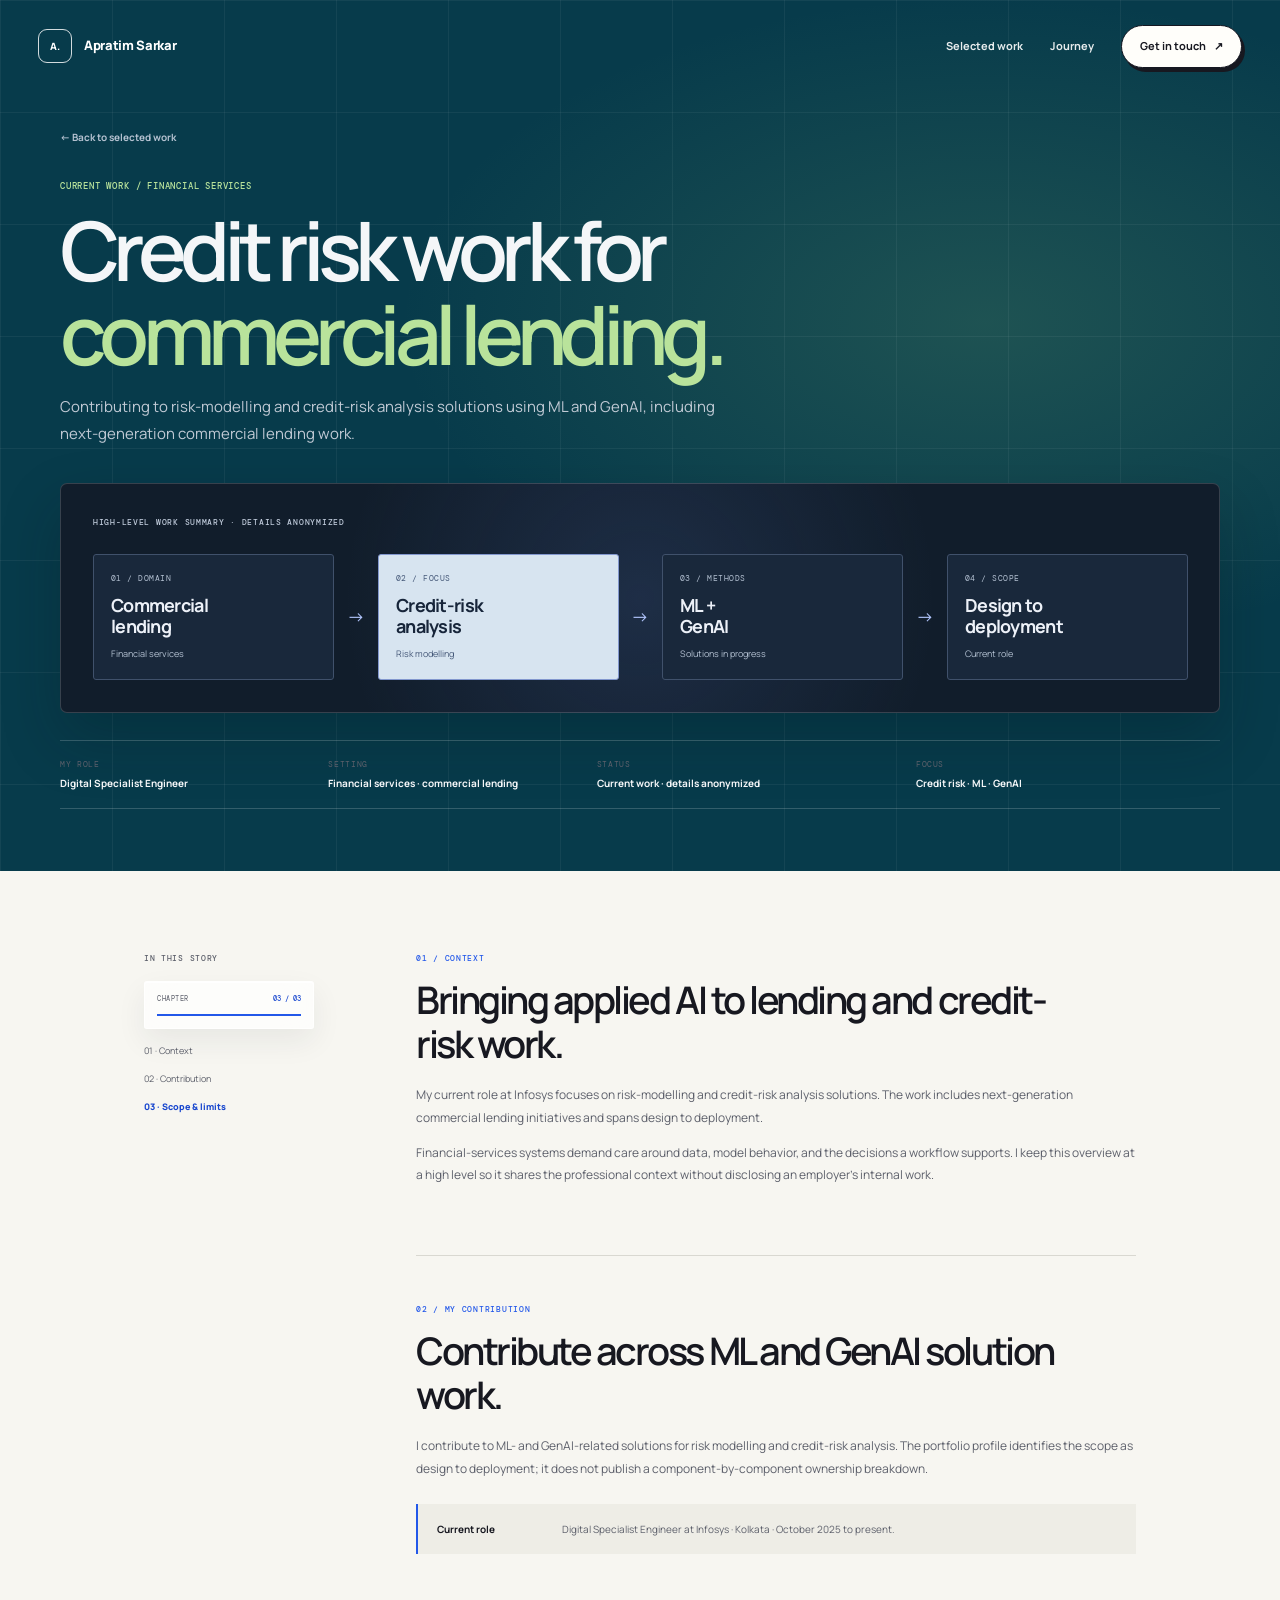
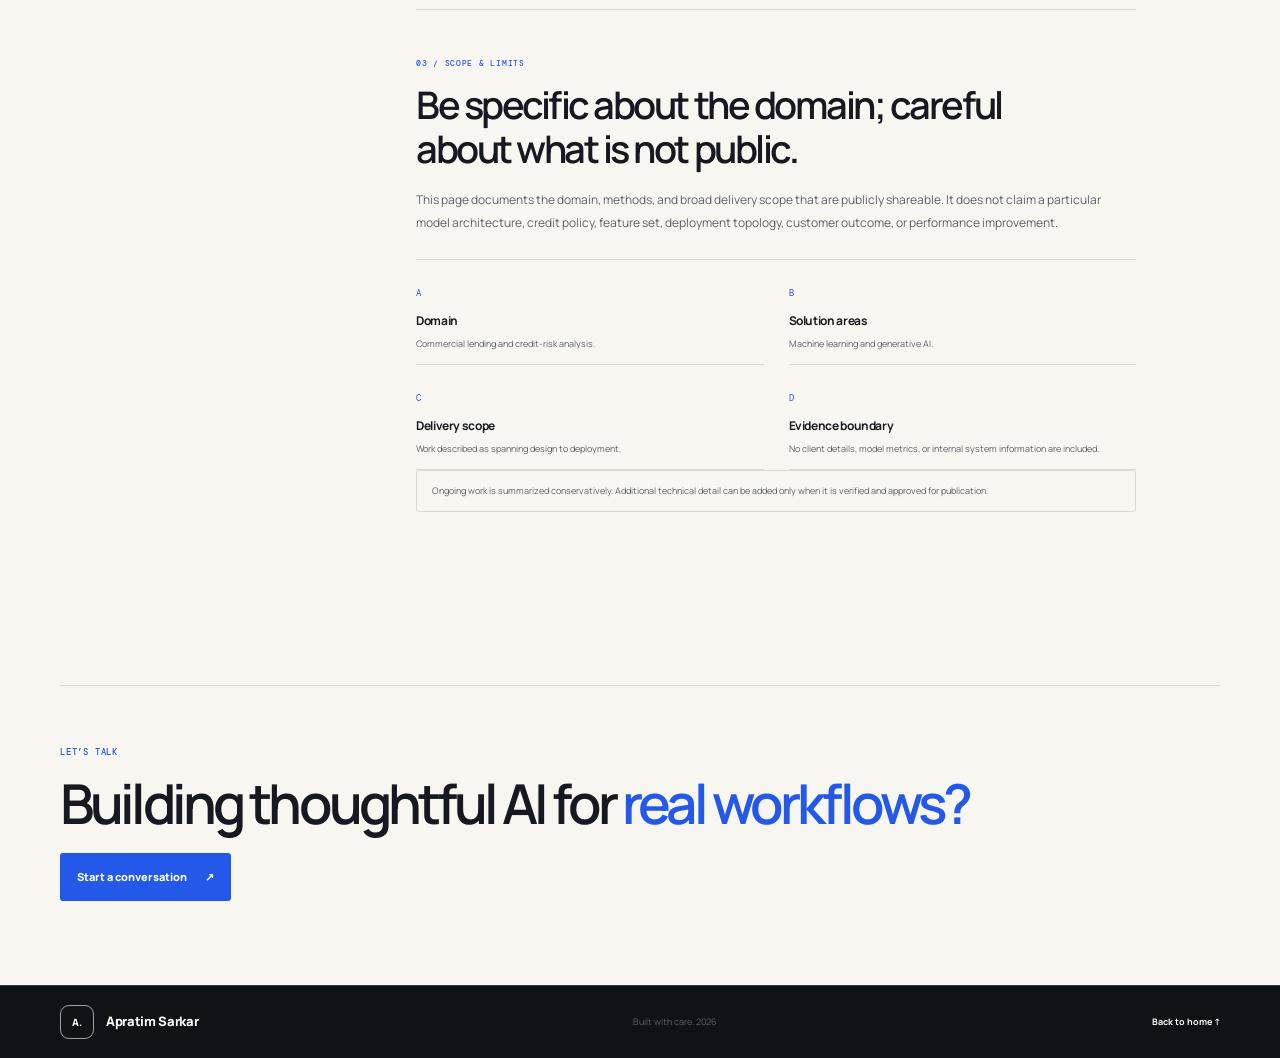
==== commit ab1f116e: "Update portfolio site from latest workspace Co-authored-by: Copilot <223556219+Copilot@users.noreply" ====
--- a/work/commercial-lending-risk.html
+++ b/work/commercial-lending-risk.html
@@ -3,7 +3,8 @@
   <head>
     <meta charset="utf-8">
     <meta name="viewport" content="width=device-width, initial-scale=1">
-    <meta name="theme-color" content="#101a27">
+    <meta name="theme-color" content="#2358e9">
+    <link rel="icon" href="data:image/svg+xml,%3Csvg xmlns='http://www.w3.org/2000/svg' viewBox='0 0 64 64'%3E%3Crect width='64' height='64' rx='16' fill='%232358e9'/%3E%3Ctext x='50%25' y='54%25' dominant-baseline='middle' text-anchor='middle' font-family='Arial' font-weight='700' font-size='36' fill='white'%3EA.%3C/text%3E%3C/svg%3E">
     <meta name="description" content="A high-level overview of Apratim Sarkar's current contribution to credit-risk and commercial-lending ML and GenAI work.">
     <meta property="og:title" content="Credit risk and commercial lending — Apratim Sarkar">
     <meta property="og:description" content="An anonymized overview of current ML and GenAI work in financial services.">
@@ -11,8 +12,8 @@
     <link rel="preconnect" href="https://fonts.googleapis.com">
     <link rel="preconnect" href="https://fonts.gstatic.com" crossorigin>
     <link href="https://fonts.googleapis.com/css2?family=DM+Mono:wght@400;500&family=Manrope:wght@400;500;600;700;800&display=swap" rel="stylesheet">
-    <link rel="stylesheet" href="../styles.css?v=portfolio-inspiration-2026-10-25">
-    <script src="../script.js?v=portfolio-inspiration-2026-10-25" defer></script>
+    <link rel="stylesheet" href="../styles.css?v=portfolio-tour-2026-10-25">
+    <script src="../script.js?v=portfolio-tour-2026-10-25" defer></script>
   </head>
   <body class="case-page">
     <a class="skip-link" href="#main">Skip to content</a>
--- a/styles.css
+++ b/styles.css
@@ -319,6 +319,7 @@
 }
 
 .hero-actions {
+  margin-top: 22px;
   display: flex;
   flex-wrap: wrap;
   align-items: center;
@@ -4306,6 +4307,46 @@
   }
 }
 
+.case-hero {
+  background: var(--work-teal);
+}
+
+.case-hero::before {
+  background:
+    linear-gradient(90deg, rgb(255 255 255 / 5%) 1px, transparent 1px),
+    linear-gradient(rgb(255 255 255 / 5%) 1px, transparent 1px),
+    radial-gradient(ellipse at 77% 37%, var(--case-glow), transparent 42%);
+  background-size: 112px 112px, 112px 112px, auto;
+}
+
+.case-hero-inner {
+  padding-top: 122px;
+}
+
+.case-hero .back-link {
+  margin-bottom: 34px;
+}
+
+.case-hero h1 {
+  font-weight: 600;
+}
+
+.case-hero .case-hero-art {
+  border-color: rgb(255 255 255 / 16%);
+  border-radius: 7px;
+  box-shadow: 0 26px 60px rgb(2 19 24 / 24%);
+}
+
+@media (max-width: 680px) {
+  .case-hero-inner {
+    padding-top: 103px;
+  }
+
+  .case-hero .back-link {
+    margin-bottom: 28px;
+  }
+}
+
 /* More tactile motion, layered glass, and clear scroll feedback. */
 .motion-ready .reveal-item {
   transform: perspective(1000px) translateY(28px) scale(0.985) rotateX(1.2deg);
@@ -4687,3 +4728,2887 @@
     -webkit-backdrop-filter: blur(14px);
   }
 }
+
+/* Product Systems Atlas: a layered, interactive view of the work. */
+.role-lens {
+  margin: 26px 0 0;
+  padding: 13px 14px 12px;
+  border: 1px solid rgb(255 255 255 / 68%);
+  border-radius: 4px;
+  background: linear-gradient(125deg, rgb(194 211 241 / 17%), rgb(132 155 194 / 9%));
+  box-shadow: 0 10px 28px rgb(29 40 50 / 5%), inset 0 1px white;
+  backdrop-filter: blur(14px) saturate(125%);
+  -webkit-backdrop-filter: blur(14px) saturate(125%);
+}
+
+.role-lens-label,
+.role-lens-button {
+  color: #bdc9d9;
+  font-family: var(--mono);
+  font-size: 8px;
+  letter-spacing: 0.095em;
+}
+
+.role-lens-options {
+  margin-top: 9px;
+  display: flex;
+  flex-wrap: wrap;
+  gap: 5px;
+}
+
+.role-lens-button {
+  min-height: 27px;
+  padding: 0 9px;
+  border: 1px solid rgb(192 207 233 / 27%);
+  border-radius: 3px;
+  background: rgb(12 24 38 / 50%);
+  color: #e5ebf5;
+  cursor: pointer;
+  transition: color 180ms ease, border-color 180ms ease, background-color 180ms ease, transform 180ms ease, box-shadow 180ms ease;
+}
+
+.role-lens-button:hover,
+.role-lens-button:focus-visible {
+  border-color: #7988af;
+  color: #273b57;
+  transform: translateY(-2px);
+}
+
+.role-lens-button:focus-visible {
+  outline: 2px solid #8998c7;
+  outline-offset: 2px;
+}
+
+.role-lens-button.is-active {
+  border-color: #8da3ee;
+  background: #3557b2;
+  box-shadow: 0 4px 11px rgb(22 39 59 / 19%), inset 0 1px rgb(255 255 255 / 12%);
+  color: #eef2f7;
+}
+
+.role-lens-copy {
+  min-height: 2.8em;
+  max-width: 520px;
+  margin: 9px 0 0;
+  color: #c0c9d7;
+  font-size: 10px;
+  line-height: 1.55;
+}
+
+.atlas-map {
+  overflow: hidden;
+  perspective: 1100px;
+}
+
+.atlas-model-view {
+  width: 100%;
+  height: 100%;
+  position: absolute;
+  z-index: 2;
+  inset: 0;
+  overflow: visible;
+  filter: drop-shadow(0 9px 11px rgb(4 10 20 / 36%));
+  pointer-events: none;
+  transform: translateZ(20px);
+}
+
+.atlas-link-line {
+  stroke: #90a5d7;
+  stroke-width: 1;
+  stroke-dasharray: 2 3;
+  opacity: 0.8;
+}
+
+.atlas-link-node {
+  fill: #d3dcff;
+  filter: drop-shadow(0 0 5px rgb(169 183 255 / 95%));
+}
+
+.atlas-model-layer {
+  --layer-glow: #a6b4ff;
+  opacity: 0.92;
+  transform-box: fill-box;
+  transform-origin: center;
+  transition: opacity 250ms ease, filter 250ms ease, transform 450ms cubic-bezier(0.2, 0.8, 0.2, 1);
+}
+
+.atlas-model-layer[data-atlas-layer="experience"] { --layer-glow: #b5c5ff; }
+.atlas-model-layer[data-atlas-layer="services"] { --layer-glow: #80c6c0; }
+.atlas-model-layer[data-atlas-layer="data"] { --layer-glow: #e5bc86; }
+.atlas-model-layer[data-atlas-layer="workflow"] { --layer-glow: #d99f94; }
+
+.atlas-face {
+  stroke: rgb(208 221 255 / 68%);
+  stroke-width: 0.8;
+  vector-effect: non-scaling-stroke;
+}
+
+.atlas-face-top {
+  fill: color-mix(in srgb, var(--layer-glow) 37%, #1b2a3c);
+}
+
+.atlas-face-left {
+  fill: color-mix(in srgb, var(--layer-glow) 17%, #101a27);
+}
+
+.atlas-face-right {
+  fill: color-mix(in srgb, var(--layer-glow) 27%, #142236);
+}
+
+.atlas-layer-index,
+.atlas-layer-name {
+  fill: #f1f4fb;
+  font-family: var(--mono);
+  text-anchor: middle;
+  letter-spacing: 0.08em;
+  pointer-events: none;
+}
+
+.atlas-layer-index {
+  font-size: 8px;
+  fill: var(--layer-glow);
+}
+
+.atlas-layer-name {
+  font-size: 6px;
+}
+
+.atlas-model-layer.is-flow-current {
+  opacity: 1;
+  filter: drop-shadow(0 0 11px color-mix(in srgb, var(--layer-glow) 68%, transparent));
+  transform: translateY(-3px) scale(1.035);
+}
+
+.atlas-model-layer.is-lens-muted {
+  opacity: 0.32;
+  filter: saturate(0.45);
+}
+
+.atlas-model-layer.is-lens-active {
+  opacity: 1;
+  filter: drop-shadow(0 0 6px color-mix(in srgb, var(--layer-glow) 47%, transparent));
+}
+
+.map-node.is-lens-muted {
+  opacity: 0.48;
+}
+
+.map-node.is-lens-active {
+  border-color: #91a4d5;
+  box-shadow: 0 0 0 1px rgb(169 183 255 / 13%), 0 8px 20px rgb(4 10 20 / 28%);
+}
+
+.atlas-readout {
+  min-width: 0;
+  display: grid;
+  gap: 3px;
+}
+
+.atlas-readout .outcome-title {
+  color: #dce4f2;
+  font-family: var(--mono);
+  font-size: 8px;
+  letter-spacing: 0.06em;
+}
+
+.atlas-readout .outcome-detail {
+  color: #a9b5c5;
+  font-size: 9px;
+}
+
+.project-card {
+  transition: border-color 260ms ease, box-shadow 260ms ease, transform 260ms ease;
+}
+
+.project-card.is-role-featured {
+  border-color: #9ba9c5;
+  box-shadow: 0 18px 42px rgb(29 40 50 / 9%), inset 3px 0 #667cae;
+}
+
+.project-card.is-role-featured .project-visual {
+  filter: saturate(1.12);
+}
+
+.profile-art {
+  width: min(100%, 330px);
+  aspect-ratio: 0.9;
+  margin: 32px 0 0 7px;
+  position: relative;
+  display: grid;
+  place-items: center;
+  overflow: hidden;
+  border: 1px solid #40516a;
+  border-radius: 5px;
+  background:
+    radial-gradient(ellipse at 52% 42%, rgb(95 130 193 / 29%), transparent 38%),
+    linear-gradient(145deg, #1d2d40, #101a27 68%);
+  box-shadow: 0 25px 52px rgb(19 30 43 / 18%), inset 0 1px rgb(255 255 255 / 12%);
+  color: #e9effa;
+  transform: perspective(900px) rotateY(-8deg) rotateX(3deg);
+  transform-style: preserve-3d;
+}
+
+.profile-art::before,
+.profile-art::after {
+  position: absolute;
+  inset: 9%;
+  border: 1px solid rgb(167 185 225 / 17%);
+  border-radius: 50%;
+  content: "";
+  transform: rotateX(66deg) rotateZ(-19deg);
+}
+
+.profile-art::after {
+  inset: 18% 3%;
+  border-color: rgb(167 185 225 / 11%);
+  transform: rotateX(67deg) rotateZ(28deg);
+}
+
+.profile-art-label,
+.profile-art-caption,
+.profile-art-role {
+  position: absolute;
+  z-index: 2;
+  color: #aebdd3;
+  font-family: var(--mono);
+  font-size: 8px;
+  letter-spacing: 0.12em;
+}
+
+.profile-art-label { top: 17px; left: 17px; }
+.profile-art-caption { right: 12px; bottom: 16px; left: 12px; text-align: center; font-size: 7px; }
+
+.profile-art-role {
+  top: 23%;
+  padding: 7px 10px;
+  border: 1px solid color-mix(in srgb, var(--profile-accent, #a9b7ff) 42%, transparent);
+  border-radius: 2px;
+  background: rgb(18 30 46 / 73%);
+  color: var(--profile-accent, #dce5f6);
+  text-align: center;
+}
+
+.profile-art-core {
+  width: 112px;
+  aspect-ratio: 1;
+  position: relative;
+  z-index: 1;
+  display: grid;
+  align-content: center;
+  justify-items: center;
+  gap: 4px;
+  border: 1px solid color-mix(in srgb, var(--profile-accent, #a9b7ff) 70%, white);
+  border-radius: 50%;
+  background: radial-gradient(circle at 35% 30%, #47618b, #18283d 70%);
+  box-shadow: 0 0 34px color-mix(in srgb, var(--profile-accent, #a9b7ff) 30%, transparent), inset 0 0 22px color-mix(in srgb, var(--profile-accent, #a9b7ff) 20%, transparent);
+  transform: translateZ(28px);
+}
+
+.profile-art-core > span {
+  color: #f3f5ff;
+  font-size: 47px;
+  font-weight: 800;
+  letter-spacing: -0.11em;
+}
+
+.profile-art-core i {
+  color: #c2d1f1;
+  font-family: var(--mono);
+  font-size: 7px;
+  font-style: normal;
+  letter-spacing: 0.12em;
+}
+
+.profile-art-orbit {
+  width: 77%;
+  height: 30%;
+  position: absolute;
+  z-index: 1;
+  border: 1px solid rgb(179 198 243 / 43%);
+  border-radius: 50%;
+  transform: rotate(-28deg) translateZ(36px);
+}
+
+.profile-art-orbit-two {
+  width: 53%;
+  height: 83%;
+  border-color: rgb(141 203 195 / 36%);
+  transform: rotate(31deg) translateZ(17px);
+}
+
+html.motion-enabled .profile-art-orbit-one {
+  animation: profile-orbit-one 18s linear infinite;
+}
+
+html.motion-enabled .profile-art-orbit-two {
+  animation: profile-orbit-two 24s linear infinite reverse;
+}
+
+html.motion-enabled .profile-art-core {
+  animation: profile-core-float 5s ease-in-out infinite;
+}
+
+@keyframes profile-orbit-one {
+  to { transform: rotate(332deg) translateZ(36px); }
+}
+
+@keyframes profile-orbit-two {
+  to { transform: rotate(391deg) translateZ(17px); }
+}
+
+@keyframes profile-core-float {
+  0%, 100% { transform: translateY(0) translateZ(28px); }
+  50% { transform: translateY(-4px) translateZ(28px); }
+}
+
+.profile-art-node {
+  width: 29px;
+  aspect-ratio: 1;
+  position: absolute;
+  z-index: 3;
+  display: grid;
+  place-items: center;
+  border: 1px solid #97abc9;
+  border-radius: 50%;
+  background: #20334b;
+  color: #e7edfa;
+  font-family: var(--mono);
+  font-size: 8px;
+  box-shadow: 0 0 18px rgb(117 146 204 / 24%);
+}
+
+.profile-art-node-one { top: 37%; left: 15%; }
+.profile-art-node-two { right: 13%; bottom: 33%; border-color: #8bc6bc; }
+
+.motion-ready .case-hero-art {
+  transform: perspective(1100px) translateY(28px) scale(0.985) rotateX(calc(var(--case-tilt-x, 0deg) + 1.2deg)) rotateY(var(--case-tilt-y, 0deg));
+}
+
+.motion-ready .case-hero-art.is-visible {
+  transform: perspective(1100px) translateY(0) scale(1) rotateX(var(--case-tilt-x, 0deg)) rotateY(var(--case-tilt-y, 0deg));
+}
+
+.case-hero-art {
+  position: relative;
+  overflow: hidden;
+  transform: perspective(1100px) rotateX(var(--case-tilt-x, 0deg)) rotateY(var(--case-tilt-y, 0deg));
+  transform-style: preserve-3d;
+  transition: transform 260ms cubic-bezier(0.2, 0.8, 0.2, 1), box-shadow 260ms ease;
+}
+
+.case-hero-art::after {
+  position: absolute;
+  z-index: 3;
+  inset: 0;
+  background: radial-gradient(circle at var(--case-light-x, 50%) var(--case-light-y, 50%), rgb(207 223 255 / 16%), transparent 35%);
+  content: "";
+  opacity: 0;
+  pointer-events: none;
+  transition: opacity 240ms ease;
+}
+
+html.motion-enabled .case-hero-art:hover::after {
+  opacity: 1;
+}
+
+@media (max-width: 900px) {
+  .role-lens { margin-top: 20px; }
+  .profile-art { margin-inline: auto; }
+}
+
+@media (max-width: 680px) {
+  .hero-actions { margin-top: 18px; }
+  .role-lens { padding: 11px; }
+  .role-lens-options { gap: 4px; }
+  .role-lens-button { min-height: 30px; padding-inline: 8px; font-size: 7px; }
+  .role-lens-copy { min-height: 0; }
+  .atlas-map { height: 220px; }
+  .atlas-layer-name { font-size: 5.5px; }
+  .atlas-face { transform-box: view-box; transform-origin: 50% 50%; transform: scaleX(0.6); }
+  .system-card-bottom { align-items: flex-start; gap: 12px; }
+  .atlas-readout { max-width: 78%; }
+  .system-card-bottom > .mono-label { white-space: nowrap; }
+  .profile-art { width: min(100%, 285px); margin-top: 0; transform: none; }
+  .case-hero-art { padding: 18px; }
+}
+
+@media (prefers-reduced-motion: reduce) {
+  .atlas-model-layer,
+  .role-lens-button,
+  .profile-art-orbit,
+  .profile-art-core,
+  .profile-art-node,
+  .project-card,
+  .case-hero-art,
+  .case-hero-art::after {
+    animation-duration: 0.01ms !important;
+    animation-iteration-count: 1 !important;
+    scroll-behavior: auto !important;
+    transition-duration: 0.01ms !important;
+  }
+}
+
+/* Guided portfolio refresh, informed by the editorial pacing of sebg.ch. */
+:root {
+  --blue: #2358e9;
+  --blue-dark: #1645ce;
+  --paper: #f7f6f1;
+  --paper-deep: #eeede6;
+  --ink: #171820;
+  --ink-soft: #5d606b;
+  --work-teal: #073b4b;
+  --work-teal-light: #b9d4df;
+  --line: #d9d8d1;
+}
+
+body {
+  background: var(--paper);
+  color: var(--ink);
+}
+
+.site-header {
+  width: min(1340px, calc(100% - 76px));
+  min-height: 92px;
+  position: absolute;
+  top: 0;
+  left: 50%;
+  z-index: 20;
+  margin: 0;
+  border: 0;
+  background: transparent;
+  backdrop-filter: none;
+  transform: translateX(-50%);
+}
+
+.site-header::after {
+  display: none;
+}
+
+.wordmark {
+  gap: 12px;
+  color: #fff;
+  font-size: 13px;
+  letter-spacing: -0.025em;
+}
+
+.wordmark-mark {
+  width: 34px;
+  height: 34px;
+  border: 1px solid rgb(255 255 255 / 82%);
+  border-radius: 9px;
+  background: transparent;
+  color: #fff;
+  font-size: 10px;
+  letter-spacing: 0;
+}
+
+.wordmark > span:last-child small {
+  margin-top: 2px;
+  display: block;
+  color: rgb(255 255 255 / 68%);
+  font-family: var(--mono);
+  font-size: 7px;
+  font-weight: 400;
+  letter-spacing: 0.1em;
+}
+
+.main-nav {
+  gap: clamp(14px, 2.1vw, 30px);
+  color: rgb(255 255 255 / 90%);
+  font-size: 11px;
+}
+
+.main-nav a:not(.nav-contact):hover,
+.main-nav a[aria-current="location"]:not(.nav-contact) {
+  color: #fff;
+}
+
+.main-nav a[aria-current="location"]:not(.nav-contact) {
+  text-decoration-color: #fff;
+}
+
+.main-nav .nav-contact {
+  min-height: 43px;
+  padding: 0 18px;
+  display: inline-flex;
+  align-items: center;
+  border: 1px solid #151721;
+  border-radius: 999px;
+  background: #fffefa;
+  box-shadow: 3px 4px 0 #171820;
+  color: #171820;
+}
+
+.main-nav .nav-contact:hover {
+  background: #dce7ff;
+  color: #171820;
+  transform: translate(-1px, -1px);
+}
+
+.tour-hero {
+  width: 100%;
+  height: max(760px, 100svh);
+  min-height: 760px;
+  background: #2358e9;
+  color: #fff;
+}
+
+.tour-hero::before {
+  z-index: 0;
+  inset: 0;
+  background:
+    linear-gradient(90deg, rgb(255 255 255 / 8%) 1px, transparent 1px),
+    linear-gradient(rgb(255 255 255 / 8%) 1px, transparent 1px),
+    radial-gradient(ellipse at 73% 45%, rgb(114 153 255 / 18%), transparent 42%);
+  background-size: 112px 112px, 112px 112px, auto;
+  opacity: 0.52;
+}
+
+.tour-hero::after {
+  position: absolute;
+  right: -12%;
+  bottom: -47%;
+  width: 68vw;
+  aspect-ratio: 1;
+  border: 1px solid rgb(255 255 255 / 14%);
+  border-radius: 50%;
+  box-shadow: 0 0 0 42px rgb(255 255 255 / 3%), 0 0 0 90px rgb(255 255 255 / 2%);
+  content: "";
+  pointer-events: none;
+}
+
+.tour-hero .hero-layout {
+  width: min(1340px, calc(100% - 76px));
+  height: 100%;
+  min-height: 0;
+  padding: 122px 0 82px;
+  grid-template-columns: minmax(0, 1.02fr) minmax(0, 0.98fr);
+  align-items: stretch;
+  gap: clamp(16px, 3vw, 54px);
+}
+
+.tour-hero .hero-copy {
+  max-width: 720px;
+  align-self: end;
+  padding-bottom: 15px;
+  z-index: 3;
+}
+
+.tour-hero .eyebrow {
+  margin-bottom: 30px;
+  color: rgb(255 255 255 / 82%);
+  font-size: 9px;
+  letter-spacing: 0.14em;
+}
+
+.tour-hero h1 {
+  max-width: 770px;
+  margin-bottom: 24px;
+  color: #fffefa;
+  font-size: clamp(68px, 8vw, 118px);
+  font-weight: 700;
+  letter-spacing: -0.09em;
+  line-height: 0.85;
+}
+
+.tour-hero h1 span {
+  color: #dce6ff;
+}
+
+.tour-hero .hero-intro {
+  max-width: 500px;
+  margin: 0;
+  color: rgb(255 255 255 / 82%);
+  font-size: clamp(13px, 1.1vw, 16px);
+  line-height: 1.8;
+}
+
+.tour-hero .hero-actions {
+  margin-top: 24px;
+  gap: 23px;
+}
+
+.tour-hero .button-primary {
+  min-height: 47px;
+  padding-inline: 19px;
+  border: 1px solid #141723;
+  border-radius: 999px;
+  background: #fffefa;
+  box-shadow: 3px 4px 0 #171820;
+  color: #171820;
+}
+
+.tour-hero .button-primary:hover {
+  background: #dce7ff;
+}
+
+.tour-hero .text-link {
+  color: #fff;
+  text-underline-offset: 5px;
+}
+
+.tour-hero .hero-current {
+  width: 100%;
+  max-width: 495px;
+  margin: 33px 0 0;
+  padding: 15px 0 0;
+  display: grid;
+  grid-template-columns: minmax(0, 1fr);
+  gap: 3px;
+  border: 0;
+  border-top: 1px solid rgb(255 255 255 / 28%);
+  border-radius: 0;
+  background: none;
+  box-shadow: none;
+  backdrop-filter: none;
+  -webkit-backdrop-filter: none;
+}
+
+.tour-hero .hero-current > span {
+  color: rgb(255 255 255 / 69%);
+  font-family: var(--mono);
+  font-size: 8px;
+  letter-spacing: 0.09em;
+}
+
+.tour-hero .hero-current strong {
+  color: white;
+  font-size: 12px;
+  font-weight: 700;
+}
+
+.tour-hero .hero-current small {
+  color: rgb(255 255 255 / 70%);
+  font-size: 10px;
+}
+
+.hero-guide-stage {
+  min-width: 0;
+  min-height: 100%;
+  position: relative;
+  z-index: 2;
+}
+
+.hero-guide-bubble {
+  max-width: 410px;
+  margin: 11px 0 0 2%;
+  padding: 17px 22px 18px;
+  position: absolute;
+  top: 0;
+  left: 0;
+  z-index: 3;
+  border: 1px solid #171820;
+  border-radius: 22px;
+  background: #fffefa;
+  box-shadow: 4px 5px 0 #171820;
+  color: #171820;
+  font-size: clamp(15px, 1.55vw, 21px);
+  font-weight: 700;
+  letter-spacing: -0.045em;
+  line-height: 1.32;
+}
+
+.hero-guide-bubble::after {
+  width: 18px;
+  height: 18px;
+  position: absolute;
+  bottom: -10px;
+  left: 57%;
+  border-right: 1px solid #171820;
+  border-bottom: 1px solid #171820;
+  background: #fffefa;
+  content: "";
+  transform: skew(20deg) rotate(45deg);
+}
+
+.guide-illustration {
+  width: min(100%, 640px);
+  height: calc(100% + 90px);
+  position: absolute;
+  right: -2%;
+  bottom: -78px;
+  overflow: visible;
+  filter: drop-shadow(0 20px 10px rgb(8 22 71 / 14%));
+  object-fit: contain;
+  object-position: center bottom;
+}
+
+.guide-head {
+  transform-origin: 338px 420px;
+  animation: guide-head-nod 6s ease-in-out infinite;
+}
+
+.guide-wave {
+  transform-box: view-box;
+  transform-origin: 170px 690px;
+  animation: guide-wave-hello 2.8s ease-in-out infinite;
+}
+
+.hero-guide-caption {
+  position: absolute;
+  right: 0;
+  bottom: 7px;
+  z-index: 3;
+  color: rgb(255 255 255 / 73%);
+  font-family: var(--mono);
+  font-size: 7px;
+  letter-spacing: 0.1em;
+  text-align: right;
+}
+
+.hero-scroll-cue {
+  position: absolute;
+  bottom: 22px;
+  left: max(38px, calc((100vw - 1340px) / 2));
+  z-index: 4;
+  display: inline-flex;
+  align-items: center;
+  gap: 8px;
+  color: rgb(255 255 255 / 75%);
+  font-family: var(--mono);
+  font-size: 8px;
+  letter-spacing: 0.09em;
+  text-decoration: none;
+}
+
+.hero-scroll-cue span {
+  width: 23px;
+  height: 23px;
+  display: grid;
+  place-items: center;
+  border: 1px solid rgb(255 255 255 / 60%);
+  border-radius: 50%;
+  font-family: var(--sans);
+  font-size: 14px;
+}
+
+.hero-scroll-cue:hover span {
+  background: #fffefa;
+  color: var(--blue);
+  transform: translateY(3px);
+}
+
+@keyframes guide-wave-hello {
+  0%, 100% { transform: rotate(0deg); }
+  20%, 42% { transform: rotate(-8deg); }
+  31%, 53% { transform: rotate(4deg); }
+}
+
+@keyframes guide-head-nod {
+  0%, 100% { transform: translateY(0); }
+  50% { transform: translateY(-5px); }
+}
+
+.intro-section {
+  padding-block: clamp(110px, 14vw, 205px);
+  background: var(--paper);
+}
+
+.intro-layout {
+  display: grid;
+  grid-template-columns: 0.58fr 1fr 0.86fr;
+  align-items: start;
+  gap: clamp(24px, 5vw, 78px);
+}
+
+.intro-layout > .eyebrow {
+  margin-top: 12px;
+  color: var(--blue);
+}
+
+.intro-layout h2 {
+  margin: 0;
+  font-size: clamp(43px, 5.4vw, 76px);
+  font-weight: 600;
+  letter-spacing: -0.085em;
+  line-height: 0.96;
+}
+
+.intro-layout h2 span {
+  color: #7a8498;
+}
+
+.intro-copy {
+  padding-top: 7px;
+  color: #5d606b;
+  font-size: 13px;
+  line-height: 1.85;
+}
+
+.intro-copy p {
+  margin: 0 0 17px;
+}
+
+.proof-strip {
+  border-block: 1px solid #dddcd5;
+  background: #eeede7;
+}
+
+.proof-inner {
+  min-height: 106px;
+  grid-template-columns: repeat(3, 1fr) 1.35fr;
+  gap: 22px;
+}
+
+.proof-inner > p {
+  font-size: 9px;
+}
+
+.proof-value {
+  color: #20232b;
+  font-size: 13px;
+  font-weight: 700;
+  letter-spacing: -0.045em;
+}
+
+.work-section {
+  width: 100%;
+  max-width: none;
+  margin: 0;
+  padding-block: clamp(88px, 10vw, 142px) 110px;
+  background: var(--work-teal);
+  color: #fffefa;
+  isolation: isolate;
+  overflow: clip;
+}
+
+.work-inner {
+  max-width: 1300px;
+}
+
+.work-section .section-heading {
+  margin-bottom: clamp(52px, 8vw, 108px);
+  display: grid;
+  grid-template-columns: 1.1fr 0.55fr;
+  align-items: end;
+  gap: 50px;
+}
+
+.work-section .eyebrow {
+  color: #bdd8e0;
+}
+
+.work-section .section-heading h2 {
+  color: #fffefa;
+  font-size: clamp(52px, 7.2vw, 94px);
+  font-weight: 600;
+  letter-spacing: -0.09em;
+  line-height: 0.91;
+}
+
+.work-section .section-heading h2 span {
+  color: #9cc8d4;
+}
+
+.work-section .section-description {
+  max-width: 350px;
+  margin: 0 0 5px;
+  color: rgb(245 248 246 / 75%);
+  font-size: 12px;
+}
+
+.work-tour-layout {
+  display: grid;
+  grid-template-columns: minmax(210px, 0.55fr) minmax(0, 1.45fr);
+  align-items: start;
+  gap: clamp(42px, 8vw, 130px);
+}
+
+.work-tour-guide {
+  position: sticky;
+  top: 28px;
+  padding: 4px 0 0 22px;
+  border-left: 1px solid rgb(226 241 241 / 30%);
+}
+
+.work-tour-top {
+  display: flex;
+  justify-content: space-between;
+  gap: 10px;
+  color: #b9d4df;
+  font-family: var(--mono);
+  font-size: 8px;
+  letter-spacing: 0.08em;
+}
+
+.work-tour-top strong {
+  color: #fffefa;
+  font-weight: 500;
+}
+
+.work-tour-top i {
+  color: rgb(255 255 255 / 53%);
+  font-style: normal;
+}
+
+.work-tour-number {
+  margin: 50px 0 8px;
+  display: block;
+  color: #93bdc9;
+  font-size: clamp(74px, 9vw, 118px);
+  font-weight: 600;
+  letter-spacing: -0.1em;
+  line-height: 0.8;
+}
+
+.work-tour-kicker {
+  margin: 19px 0 8px;
+  color: #fffefa;
+  font-size: 17px;
+  font-weight: 700;
+  letter-spacing: -0.045em;
+}
+
+.work-tour-caption {
+  min-height: 78px;
+  margin: 0 0 25px;
+  color: rgb(245 248 246 / 74%);
+  font-size: 11px;
+  line-height: 1.75;
+}
+
+.project-list {
+  border-top: 1px solid rgb(255 255 255 / 28%);
+}
+
+.work-section .project-card,
+.work-section .project-card:first-child {
+  margin: 0;
+  padding: clamp(34px, 5.4vw, 74px) 0;
+  grid-template-columns: minmax(0, 1.12fr) minmax(0, 0.88fr);
+  gap: clamp(28px, 5vw, 74px);
+  border: 0;
+  border-bottom: 1px solid rgb(255 255 255 / 28%);
+  border-radius: 0;
+  background: transparent;
+  color: #fffefa;
+  box-shadow: none;
+}
+
+.work-section .project-visual {
+  min-height: 400px;
+  padding: 28px;
+  border: 1px solid rgb(255 255 255 / 11%);
+  border-radius: 7px;
+  box-shadow: none;
+  transform: none;
+  transition: transform 460ms cubic-bezier(0.2, 0.8, 0.2, 1), border-color 260ms ease;
+}
+
+.work-section .project-card:hover .project-visual,
+.work-section .project-card:focus-within .project-visual {
+  border-color: rgb(255 255 255 / 35%);
+  box-shadow: none;
+  transform: translateY(-5px);
+}
+
+.work-section .project-card:first-child .project-meta,
+.work-section .project-card .project-meta {
+  color: #b9d4df;
+}
+
+.work-section .project-card .project-meta span + span::before {
+  color: #8cb3c0;
+}
+
+.work-section .project-content h3 {
+  max-width: 510px;
+  color: #fffefa;
+  font-size: clamp(29px, 3.4vw, 45px);
+  font-weight: 600;
+  letter-spacing: -0.075em;
+  line-height: 1.03;
+}
+
+.work-section .project-summary,
+.work-section .project-scope-note {
+  color: rgb(245 248 246 / 76%);
+}
+
+.work-section .project-summary {
+  margin-bottom: 21px;
+  font-size: 12px;
+}
+
+.work-section .tag-list {
+  display: none;
+}
+
+.work-section .project-proofline {
+  margin: 0 0 16px;
+  border-color: rgb(255 255 255 / 22%);
+}
+
+.work-section .project-proofline span {
+  color: #b9d4df;
+}
+
+.work-section .project-proofline strong {
+  color: #fffefa;
+}
+
+.work-section .case-details {
+  margin: 12px 0;
+  border-color: rgb(255 255 255 / 26%);
+}
+
+.work-section .case-details summary,
+.work-section .case-details[open] summary {
+  color: #fffefa;
+}
+
+.work-section .case-body p,
+.work-section .case-note {
+  color: rgb(245 248 246 / 77%);
+}
+
+.work-section .case-study-link {
+  width: fit-content;
+  min-height: 42px;
+  padding: 0;
+  display: inline-flex;
+  align-items: center;
+  gap: 9px;
+  border: 0;
+  border-radius: 0;
+  color: #fffefa;
+  text-decoration: underline;
+  text-decoration-color: rgb(255 255 255 / 55%);
+  text-underline-offset: 5px;
+}
+
+.work-section .case-study-link:hover,
+.work-section .case-study-link:focus-visible {
+  background: transparent;
+  color: #d4e9ee;
+}
+
+.work-section .project-card:first-child .case-study-link:hover,
+.work-section .project-card:first-child .case-study-link:focus-visible {
+  background: transparent;
+  color: #d4e9ee;
+}
+
+.work-section .project-chapter-links {
+  display: grid;
+  grid-template-columns: minmax(0, 1fr);
+  gap: 3px;
+}
+
+.work-section .project-chapter-link {
+  min-height: 47px;
+  padding: 7px 0;
+  display: grid;
+  align-content: center;
+  gap: 3px;
+  border: 0;
+  border-top: 1px solid rgb(255 255 255 / 17%);
+  border-radius: 0;
+  background: transparent;
+  box-shadow: none;
+  color: rgb(245 248 246 / 62%);
+  text-decoration: none;
+  transition: color 180ms ease, padding-left 180ms ease;
+}
+
+.work-section .project-chapter-link > span {
+  color: inherit;
+  font-family: var(--mono);
+  font-size: 7px;
+  letter-spacing: 0.09em;
+}
+
+.work-section .project-chapter-link i {
+  color: inherit;
+  font-style: normal;
+}
+
+.work-section .project-chapter-link strong {
+  color: inherit;
+  font-size: 11px;
+  font-weight: 600;
+}
+
+.work-section .project-chapter-link:hover,
+.work-section .project-chapter-link:focus-visible,
+.work-section .project-chapter-link.is-active {
+  padding-left: 7px;
+  border-color: rgb(255 255 255 / 42%);
+  background: transparent;
+  box-shadow: none;
+  color: #fffefa;
+  transform: none;
+}
+
+.work-section .project-chapter-link.is-active strong {
+  color: #fffefa;
+}
+
+.work-tour-progress {
+  height: 2px;
+  margin-top: 22px;
+  display: block;
+  overflow: hidden;
+  background: rgb(255 255 255 / 20%);
+}
+
+.work-tour-progress i {
+  width: 25%;
+  height: 100%;
+  display: block;
+  background: #fffefa;
+  transition: width 500ms cubic-bezier(0.2, 0.8, 0.2, 1);
+}
+
+.work-footnote {
+  margin-top: 28px;
+  color: rgb(245 248 246 / 67%);
+  font-size: 9px;
+}
+
+.work-footnote .status-dot {
+  background: #c0d9e2;
+}
+
+.approach-section {
+  background: #f2f1eb;
+  color: #191a22;
+}
+
+.approach-section .eyebrow-light,
+.approach-heading h2 span,
+.note-icon {
+  color: var(--blue);
+}
+
+.approach-heading .section-description {
+  color: #5d606b;
+}
+
+.trace-board {
+  border: 1px solid #d9d8d1;
+  border-radius: 5px;
+  background: #fffefa;
+  box-shadow: 0 18px 45px rgb(23 24 32 / 5%);
+  color: #292b33;
+}
+
+.trace-board-top .mono-label,
+.trace-board-status,
+.trace-stage,
+.trace-readout p {
+  color: #646a72;
+}
+
+.trace-board-status i {
+  background: var(--blue);
+}
+
+.trace-board-title span,
+.trace-readout .mono-label {
+  color: var(--blue);
+}
+
+.trace-sequence::before {
+  background: #deded7;
+}
+
+.trace-sequence::after {
+  background: var(--blue);
+}
+
+.trace-stage > span:first-child {
+  border-color: #d4d5d0;
+  background: #fffefa;
+  color: #4c515a;
+}
+
+.trace-stage:hover,
+.trace-stage[aria-current="step"] {
+  color: #191a22;
+}
+
+.trace-stage:hover > span:first-child,
+.trace-stage[aria-current="step"] > span:first-child {
+  border-color: var(--blue);
+  background: var(--blue);
+  color: #fff;
+}
+
+.trace-stage[aria-current="step"] strong {
+  color: #191a22;
+}
+
+.trace-readout {
+  border-color: #deded7;
+}
+
+.process-step,
+.process-step:last-child {
+  border-color: #d6d5ce;
+}
+
+.process-step.is-active {
+  border-left-color: var(--blue);
+}
+
+.process-step-top,
+.process-step p {
+  color: #5d606b;
+}
+
+.process-number,
+.process-step.is-active .process-step-top > span:last-child {
+  color: var(--blue);
+}
+
+.approach-note {
+  border-color: #d6d5ce;
+  background: rgb(255 255 255 / 55%);
+}
+
+.approach-note strong {
+  color: #191a22;
+}
+
+.about-aside-statement {
+  margin: 58px 0 23px;
+  color: #171820;
+  font-size: clamp(34px, 4vw, 58px);
+  font-weight: 600;
+  letter-spacing: -0.08em;
+  line-height: 0.98;
+}
+
+.about-aside-statement span {
+  color: #7a8498;
+}
+
+.about-aside-signature {
+  color: #696d75;
+  font-family: var(--mono);
+  font-size: 8px;
+  letter-spacing: 0.08em;
+}
+
+.contact-section {
+  width: 100%;
+  max-width: none;
+  min-height: 590px;
+  padding-block: 106px 34px;
+  background: #111217;
+  color: #fffefa;
+}
+
+.contact-inner {
+  min-height: 450px;
+  position: relative;
+  display: flex;
+  flex-direction: column;
+  justify-content: space-between;
+}
+
+.contact-orbit {
+  display: none;
+}
+
+.contact-copy .eyebrow,
+.contact-copy h2 span {
+  color: #91a9ff;
+}
+
+.contact-copy h2 {
+  font-size: clamp(54px, 8vw, 104px);
+  font-weight: 600;
+  letter-spacing: -0.09em;
+  line-height: 0.9;
+}
+
+.contact-copy > p:not(.eyebrow) {
+  color: rgb(255 255 255 / 69%);
+}
+
+.contact-section .button-primary {
+  border-radius: 999px;
+  background: #fffefa;
+  color: #171820;
+}
+
+.contact-section .button-primary:hover {
+  background: #dce7ff;
+}
+
+.contact-section .text-link {
+  margin-left: 21px;
+  color: #fffefa;
+}
+
+.contact-email {
+  padding-top: 18px;
+  border-top: 1px solid rgb(255 255 255 / 24%);
+  color: rgb(255 255 255 / 65%);
+}
+
+.site-footer {
+  border-color: rgb(255 255 255 / 18%);
+  background: #111217;
+  color: rgb(255 255 255 / 67%);
+}
+
+.site-footer .wordmark {
+  color: #fffefa;
+}
+
+.site-footer .wordmark-mark {
+  border-color: rgb(255 255 255 / 60%);
+  color: #fffefa;
+}
+
+.back-top {
+  color: #fffefa;
+}
+
+.motion-toggle {
+  border-color: rgb(255 255 255 / 40%);
+  border-radius: 999px;
+  background: transparent;
+  color: #fff;
+}
+
+.motion-toggle:hover,
+.motion-toggle:focus-visible {
+  background: rgb(255 255 255 / 14%);
+  color: #fff;
+}
+
+@media (max-width: 960px) {
+  .tour-hero .hero-layout {
+    grid-template-columns: minmax(0, 1.03fr) minmax(0, 0.97fr);
+    gap: 14px;
+  }
+
+  .tour-hero h1 {
+    font-size: clamp(64px, 8.6vw, 88px);
+  }
+
+  .hero-guide-bubble {
+    max-width: 320px;
+    font-size: 16px;
+  }
+
+  .work-tour-layout {
+    grid-template-columns: minmax(185px, 0.6fr) minmax(0, 1.4fr);
+    gap: 42px;
+  }
+
+  .work-section .project-card,
+  .work-section .project-card:first-child {
+    grid-template-columns: minmax(0, 1fr);
+  }
+
+  .work-section .project-visual {
+    min-height: clamp(290px, 45vw, 420px);
+  }
+}
+
+@media (max-width: 680px) {
+  .site-header {
+    width: calc(100% - 38px);
+    min-height: 69px;
+  }
+
+  .wordmark {
+    font-size: 11px;
+  }
+
+  .wordmark-mark {
+    width: 30px;
+    height: 30px;
+  }
+
+  .wordmark > span:last-child small {
+    font-size: 6px;
+  }
+
+  .main-nav {
+    gap: 7px;
+  }
+
+  .main-nav .motion-toggle {
+    min-height: 31px;
+    padding: 0 8px;
+    font-size: 7px;
+  }
+
+  .main-nav .nav-contact {
+    min-height: 36px;
+    padding-inline: 11px;
+    font-size: 8px;
+  }
+
+  .mobile-nav-more summary {
+    min-height: 36px;
+    border-color: rgb(255 255 255 / 55%);
+    border-radius: 999px;
+    background: transparent;
+    color: white;
+  }
+
+  .mobile-nav-panel {
+    border-color: #d8d8d2;
+    border-radius: 8px;
+    background: #fffefa;
+    box-shadow: 0 16px 32px rgb(15 23 45 / 18%);
+  }
+
+  .tour-hero {
+    height: auto;
+    min-height: 0;
+  }
+
+  .tour-hero .hero-layout {
+    width: calc(100% - 38px);
+    height: auto;
+    min-height: 930px;
+    padding: 112px 0 76px;
+    grid-template-columns: 1fr;
+    grid-template-rows: auto minmax(320px, 370px);
+    gap: 0;
+  }
+
+  .tour-hero .hero-copy {
+    max-width: 570px;
+    align-self: start;
+    padding: 0;
+  }
+
+  .tour-hero .eyebrow {
+    margin-bottom: 22px;
+    font-size: 7px;
+  }
+
+  .tour-hero h1 {
+    max-width: 570px;
+    margin-bottom: 16px;
+    font-size: clamp(56px, 14.2vw, 76px);
+    line-height: 0.87;
+  }
+
+  .tour-hero .hero-intro {
+    max-width: 470px;
+    font-size: 12px;
+  }
+
+  .tour-hero .hero-actions {
+    margin-top: 17px;
+    gap: 14px;
+  }
+
+  .tour-hero .button-primary {
+    min-height: 43px;
+    padding-inline: 15px;
+    font-size: 9px;
+  }
+
+  .tour-hero .text-link {
+    font-size: 9px;
+  }
+
+  .tour-hero .hero-current {
+    margin-top: 21px;
+    padding-top: 10px;
+  }
+
+  .tour-hero .hero-current strong {
+    font-size: 10px;
+  }
+
+  .tour-hero .hero-current small {
+    font-size: 8px;
+  }
+
+  .hero-guide-stage {
+    min-height: 0;
+  }
+
+  .hero-guide-bubble {
+    max-width: 250px;
+    margin: 2px 0 0;
+    padding: 11px 14px;
+    top: 0;
+    left: 0;
+    border-radius: 16px;
+    box-shadow: 3px 3px 0 #171820;
+    font-size: 12px;
+  }
+
+  .hero-guide-bubble::after {
+    width: 13px;
+    height: 13px;
+    bottom: -7px;
+  }
+
+  .guide-illustration {
+    width: 100%;
+    height: calc(100% + 48px);
+    right: -3%;
+    bottom: -42px;
+  }
+
+  .hero-guide-caption {
+    right: 0;
+    bottom: -5px;
+    font-size: 6px;
+  }
+
+  .hero-scroll-cue {
+    bottom: 19px;
+    left: 19px;
+    font-size: 7px;
+  }
+
+  .intro-section {
+    padding-block: 94px 80px;
+  }
+
+  .intro-layout {
+    grid-template-columns: 1fr;
+    gap: 20px;
+  }
+
+  .intro-layout > .eyebrow {
+    margin: 0;
+  }
+
+  .intro-layout h2 {
+    font-size: clamp(43px, 12vw, 58px);
+  }
+
+  .intro-copy {
+    max-width: 520px;
+    font-size: 12px;
+  }
+
+  .proof-inner {
+    min-height: 89px;
+    grid-template-columns: repeat(3, 1fr);
+    gap: 8px;
+  }
+
+  .proof-inner .proof-note {
+    display: none;
+  }
+
+  .proof-value {
+    font-size: 11px;
+  }
+
+  .work-section {
+    padding-block: 88px 75px;
+  }
+
+  .work-section .section-heading {
+    margin-bottom: 42px;
+    grid-template-columns: 1fr;
+    gap: 18px;
+  }
+
+  .work-section .section-heading h2 {
+    font-size: clamp(48px, 12vw, 68px);
+  }
+
+  .work-section .section-description {
+    max-width: 480px;
+    font-size: 11px;
+  }
+
+  .work-tour-layout {
+    grid-template-columns: 1fr;
+    gap: 15px;
+  }
+
+  .work-tour-guide {
+    padding: 12px 0 12px 15px;
+    top: 0;
+    z-index: 6;
+    border-left: 0;
+    border-bottom: 1px solid rgb(226 241 241 / 30%);
+    background: var(--work-teal);
+  }
+
+  .work-tour-top {
+    align-items: center;
+  }
+
+  .work-tour-number {
+    display: none;
+  }
+
+  .work-tour-kicker {
+    margin: 9px 0 2px;
+    font-size: 13px;
+  }
+
+  .work-tour-caption {
+    min-height: 0;
+    margin-bottom: 12px;
+    font-size: 9px;
+  }
+
+  .work-section .project-chapter-links {
+    display: flex;
+    gap: 13px;
+    overflow-x: auto;
+    overscroll-behavior-inline: contain;
+    scrollbar-width: thin;
+  }
+
+  .work-section .project-chapter-link {
+    min-width: 132px;
+    min-height: 39px;
+  }
+
+  .work-tour-progress {
+    margin-top: 10px;
+  }
+
+  .work-section .project-card,
+  .work-section .project-card:first-child {
+    padding-block: 33px;
+    gap: 25px;
+  }
+
+  .work-section .project-visual {
+    min-height: 270px;
+    padding: 16px;
+  }
+
+  .work-section .project-content h3 {
+    font-size: clamp(27px, 8vw, 36px);
+  }
+
+  .work-section .project-summary {
+    font-size: 11px;
+  }
+
+  .work-section .project-proofline {
+    grid-template-columns: 56px minmax(0, 1fr);
+  }
+
+  .approach-section .section-pad,
+  .expertise-section,
+  .journey-section .section-pad {
+    padding-block: 78px;
+  }
+
+  .about-section {
+    grid-template-columns: 1fr;
+    gap: 24px;
+  }
+
+  .about-aside-statement {
+    margin: 22px 0 13px;
+    font-size: 40px;
+  }
+
+  .contact-section {
+    min-height: 530px;
+    padding-block: 77px 27px;
+  }
+
+  .contact-inner {
+    min-height: 420px;
+  }
+
+  .contact-copy h2 {
+    font-size: clamp(48px, 13vw, 68px);
+  }
+
+  .contact-section .text-link {
+    margin: 15px 0 0;
+    display: block;
+  }
+
+  .footer-inner {
+    gap: 13px;
+  }
+}
+
+@media (prefers-reduced-motion: reduce) {
+  .guide-wave,
+  .guide-head {
+    animation: none !important;
+  }
+
+  .hero-scroll-cue span,
+  .work-section .project-visual,
+  .work-section .project-chapter-link,
+  .work-tour-progress i {
+    transition-duration: 0.01ms !important;
+  }
+}
+
+/* Resume-backed project viewers and the expanded work index. */
+.work-section .project-viewer {
+  min-height: 422px;
+  padding: 19px 22px 14px;
+  display: flex;
+  flex-direction: column;
+  align-items: stretch;
+  justify-content: flex-start;
+  gap: 0;
+}
+
+.work-section .project-viewer.visual-risk {
+  color: #eef3f1;
+}
+
+.work-section .project-viewer.visual-docs {
+  color: #26353c;
+  background:
+    radial-gradient(ellipse at 100% 0%, rgb(179 206 195 / 35%), transparent 42%),
+    linear-gradient(145deg, #f0f0e8, #dce3db);
+}
+
+.work-section .project-viewer.visual-network {
+  color: #273a3c;
+  background:
+    radial-gradient(ellipse at 100% 0%, rgb(168 197 174 / 33%), transparent 42%),
+    linear-gradient(145deg, #edf0e9, #d9e1d8);
+}
+
+.work-section .project-viewer.visual-api {
+  color: #27363d;
+  background:
+    radial-gradient(ellipse at 0% 100%, rgb(202 194 171 / 29%), transparent 44%),
+    linear-gradient(145deg, #f0eee6, #dfe3de);
+}
+
+.viewer-topline,
+.viewer-tabs,
+.viewer-disclaimer,
+.viewer-pane {
+  position: relative;
+  z-index: 6;
+}
+
+.viewer-topline {
+  min-height: 17px;
+  display: flex;
+  align-items: center;
+  justify-content: space-between;
+  gap: 12px;
+}
+
+.viewer-project-label,
+.viewer-synthetic,
+.viewer-disclaimer,
+.viewer-pane-heading > span,
+.viewer-flow-card > i,
+.viewer-system-stack i,
+.viewer-scope-grid > div > span,
+.viewer-search-input,
+.viewer-answer-label,
+.viewer-source > span,
+.viewer-method-map > div > span,
+.viewer-method-foot > span,
+.viewer-paper-sheet > span,
+.viewer-vision-output > span,
+.viewer-signal-top,
+.viewer-signal-foot,
+.viewer-ops-flow > div > span,
+.viewer-delivery-grid > div > span,
+.viewer-api-result > span,
+.viewer-code-card > div > span,
+.viewer-code-card footer,
+.viewer-review-list small {
+  font-family: var(--mono);
+  font-size: 7px;
+  letter-spacing: .075em;
+}
+
+.viewer-project-label {
+  color: currentColor;
+  opacity: .75;
+}
+
+.viewer-synthetic {
+  display: inline-flex;
+  align-items: center;
+  gap: 6px;
+  color: currentColor;
+  opacity: .72;
+  white-space: nowrap;
+}
+
+.viewer-synthetic i,
+.viewer-answer-label i,
+.viewer-scope-stamp i {
+  width: 6px;
+  height: 6px;
+  display: inline-block;
+  border-radius: 50%;
+  background: #93b88c;
+  box-shadow: 0 0 0 3px rgb(147 184 140 / 15%);
+}
+
+.viewer-tabs {
+  margin: 15px 0 0;
+  padding: 3px;
+  display: flex;
+  gap: 3px;
+  border: 1px solid rgb(127 150 142 / 27%);
+  border-radius: 5px;
+  background: rgb(255 255 255 / 33%);
+  backdrop-filter: blur(9px);
+  -webkit-backdrop-filter: blur(9px);
+}
+
+.viewer-tab {
+  min-height: 30px;
+  padding: 0 12px;
+  flex: 1 1 0;
+  border: 1px solid transparent;
+  border-radius: 3px;
+  background: transparent;
+  color: currentColor;
+  font: 600 9px/1 var(--sans);
+  cursor: pointer;
+  opacity: .72;
+  transition: background-color 180ms ease, border-color 180ms ease, opacity 180ms ease, transform 180ms ease;
+}
+
+.viewer-tab[aria-selected="true"] {
+  border-color: rgb(61 83 76 / 12%);
+  background: rgb(255 255 255 / 84%);
+  box-shadow: 0 3px 10px rgb(30 48 43 / 8%);
+  opacity: 1;
+}
+
+.visual-risk .viewer-tab[aria-selected="true"] {
+  border-color: rgb(225 239 233 / 13%);
+  background: rgb(222 235 229 / 13%);
+}
+
+.viewer-tab:hover {
+  opacity: 1;
+  transform: translateY(-1px);
+}
+
+.viewer-tab:focus-visible,
+.viewer-pane:focus-visible {
+  outline: 2px solid #d2a54f;
+  outline-offset: 3px;
+}
+
+.viewer-pane {
+  min-height: 0;
+  padding: 15px 1px 1px;
+  display: flex;
+  flex: 1 1 auto;
+  flex-direction: column;
+}
+
+.viewer-pane[hidden] {
+  display: none;
+}
+
+.viewer-pane-heading {
+  margin: 0 0 13px;
+}
+
+.viewer-pane-heading > span {
+  color: currentColor;
+  opacity: .58;
+}
+
+.viewer-pane-heading h4 {
+  margin: 7px 0 5px;
+  color: currentColor;
+  font-size: clamp(20px, 2vw, 27px);
+  font-weight: 650;
+  letter-spacing: -.065em;
+  line-height: 1.02;
+}
+
+.viewer-pane-heading p {
+  max-width: 470px;
+  margin: 0;
+  color: currentColor;
+  font-size: 9px;
+  line-height: 1.55;
+  opacity: .72;
+}
+
+.viewer-flow-row {
+  margin: auto 0 10px;
+  display: grid;
+  grid-template-columns: minmax(0, 1fr) 19px minmax(0, 1fr) 19px minmax(0, 1fr);
+  align-items: center;
+  gap: 6px;
+}
+
+.viewer-flow-card {
+  min-height: 72px;
+  padding: 10px 10px 8px;
+  display: flex;
+  flex-direction: column;
+  gap: 5px;
+  border: 1px solid rgb(234 242 239 / 20%);
+  border-radius: 4px;
+  background: rgb(240 245 243 / 7%);
+}
+
+.viewer-flow-card-accent {
+  border-color: rgb(204 226 216 / 55%);
+  background: rgb(191 219 205 / 14%);
+}
+
+.viewer-flow-card > i {
+  color: #afcfc0;
+  font-style: normal;
+}
+
+.viewer-flow-card strong,
+.viewer-system-stack strong {
+  font-size: 9px;
+  line-height: 1.25;
+}
+
+.viewer-flow-card small,
+.viewer-system-stack span {
+  font-size: 7px;
+  line-height: 1.35;
+  opacity: .65;
+}
+
+.viewer-flow-arrow {
+  color: currentColor;
+  font-size: 13px;
+  text-align: center;
+  opacity: .55;
+}
+
+.viewer-system-stack {
+  width: min(100%, 390px);
+  margin: auto auto 4px;
+  display: grid;
+  justify-items: center;
+  gap: 4px;
+}
+
+.viewer-system-stack > div {
+  width: min(100%, 310px);
+  min-height: 46px;
+  padding: 7px 12px;
+  display: grid;
+  grid-template-columns: 80px 1fr;
+  align-items: center;
+  gap: 3px 8px;
+  border: 1px solid rgb(235 244 240 / 19%);
+  border-radius: 4px;
+  background: rgb(239 246 243 / 7%);
+}
+
+.viewer-system-stack > div > span {
+  grid-column: 2;
+}
+
+.viewer-system-stack .viewer-system-focus {
+  border-color: rgb(207 225 216 / 45%);
+  background: rgb(193 218 204 / 13%);
+}
+
+.viewer-system-stack b {
+  color: #b8d0c5;
+  font: 10px var(--mono);
+  line-height: 1;
+}
+
+.viewer-scope-grid {
+  margin-top: auto;
+  display: grid;
+  grid-template-columns: 1fr 1fr .8fr;
+  gap: 7px;
+}
+
+.viewer-scope-grid > div {
+  min-height: 78px;
+  padding: 10px;
+  display: flex;
+  flex-direction: column;
+  align-items: flex-start;
+  gap: 6px;
+  border: 1px solid rgb(236 243 239 / 17%);
+  border-radius: 4px;
+  background: rgb(236 243 239 / 6%);
+}
+
+.viewer-scope-grid > div > span {
+  color: #b2d0c0;
+}
+
+.viewer-scope-grid strong {
+  font-size: 9px;
+  line-height: 1.2;
+}
+
+.viewer-scope-grid small {
+  font-size: 7px;
+  line-height: 1.45;
+  opacity: .7;
+}
+
+.viewer-scope-grid .viewer-scope-stamp {
+  justify-content: center;
+  align-items: center;
+  text-align: center;
+}
+
+.viewer-scope-stamp strong {
+  font: 8px var(--mono);
+}
+
+.viewer-search-demo,
+.viewer-api-search {
+  margin-top: auto;
+}
+
+.viewer-search-input {
+  min-height: 40px;
+  padding: 7px 11px;
+  display: flex;
+  align-items: center;
+  gap: 9px;
+  border: 1px solid rgb(70 91 82 / 16%);
+  border-radius: 4px;
+  background: rgb(255 255 255 / 75%);
+  color: #67756f;
+}
+
+.viewer-search-input > span {
+  color: #678a75;
+  font-size: 17px;
+  line-height: 1;
+}
+
+.viewer-search-input strong {
+  flex: 1;
+  color: #293a34;
+  font: 500 8px/1.4 var(--sans);
+}
+
+.viewer-search-input > i {
+  color: #5f8170;
+  font-size: 12px;
+  font-style: normal;
+}
+
+.viewer-answer,
+.viewer-api-result {
+  margin: 9px 0 0 20px;
+  padding: 10px 11px;
+  border: 1px solid rgb(76 103 88 / 14%);
+  border-radius: 4px;
+  background: rgb(250 250 244 / 77%);
+}
+
+.viewer-answer-label {
+  display: flex;
+  align-items: center;
+  gap: 7px;
+  color: #637b67;
+  font-size: 6px;
+}
+
+.viewer-answer p {
+  margin: 7px 0 9px;
+  color: #34473b;
+  font-size: 9px;
+  line-height: 1.5;
+}
+
+.viewer-source {
+  padding-top: 7px;
+  display: grid;
+  grid-template-columns: 1fr auto;
+  gap: 4px 10px;
+  border-top: 1px solid #d9ded3;
+}
+
+.viewer-source > span {
+  grid-column: 1 / -1;
+  color: #7c897e;
+  font-size: 6px;
+}
+
+.viewer-source strong {
+  color: #384b3e;
+  font-size: 8px;
+}
+
+.viewer-source small {
+  grid-column: 1 / -1;
+  color: #7d877d;
+  font-size: 6px;
+}
+
+.viewer-method-map {
+  margin: auto 0 3px;
+  display: grid;
+  grid-template-columns: 1fr 16px 1.2fr 16px 1fr;
+  align-items: center;
+  gap: 4px;
+}
+
+.viewer-method-map > div:not(.viewer-method-foot) {
+  min-height: 69px;
+  padding: 8px;
+  display: flex;
+  flex-direction: column;
+  justify-content: center;
+  gap: 5px;
+  border: 1px solid rgb(60 83 68 / 14%);
+  border-radius: 4px;
+  background: rgb(255 255 255 / 48%);
+}
+
+.viewer-method-map > div > span {
+  color: #728275;
+  font-size: 6px;
+}
+
+.viewer-method-map strong {
+  color: #33483a;
+  font-size: 9px;
+  line-height: 1.2;
+}
+
+.viewer-method-map small {
+  color: #758078;
+  font-size: 7px;
+  line-height: 1.3;
+}
+
+.viewer-method-map > b {
+  color: #849486;
+  font-size: 11px;
+  text-align: center;
+}
+
+.viewer-method-map > .viewer-method-pair {
+  border-color: rgb(90 119 96 / 33%);
+  background: rgb(225 234 219 / 73%);
+}
+
+.viewer-method-foot {
+  margin-top: 7px;
+  padding: 7px 9px;
+  grid-column: 1 / -1;
+  display: flex;
+  align-items: center;
+  justify-content: space-between;
+  border-top: 1px solid rgb(87 108 91 / 20%);
+}
+
+.viewer-method-foot strong {
+  font-size: 8px;
+}
+
+.viewer-vision-demo {
+  margin: auto 0 1px;
+  display: grid;
+  grid-template-columns: 1.15fr .85fr;
+  align-items: center;
+  gap: 12px;
+}
+
+.viewer-paper-sheet {
+  min-height: 108px;
+  padding: 9px;
+  border: 1px solid #d8d8ca;
+  border-radius: 3px;
+  background: #fffefa;
+  box-shadow: 0 7px 17px rgb(41 51 45 / 8%);
+}
+
+.viewer-paper-sheet > span {
+  color: #85877c;
+  font-size: 5px;
+}
+
+.viewer-chart {
+  height: 48px;
+  margin: 7px 0 4px;
+  position: relative;
+  display: flex;
+  align-items: flex-end;
+  justify-content: space-around;
+  border-bottom: 1px solid #d4d8cc;
+  background: repeating-linear-gradient(to bottom, transparent 0 15px, #e7e9e1 16px 17px);
+}
+
+.viewer-chart > i {
+  width: 7%;
+  height: var(--bar-height, 28px);
+  border-radius: 2px 2px 0 0;
+  background: #b8c9ad;
+}
+
+.viewer-chart > i:nth-child(2) { --bar-height: 20px; }
+.viewer-chart > i:nth-child(3) { --bar-height: 35px; }
+.viewer-chart > i:nth-child(4) { --bar-height: 27px; }
+.viewer-chart > i:nth-child(5) { --bar-height: 42px; }
+
+.viewer-chart svg {
+  position: absolute;
+  inset: 1px 0 0;
+  width: 100%;
+  height: calc(100% - 1px);
+  overflow: visible;
+}
+
+.viewer-chart svg path {
+  fill: none;
+  stroke: #587c6a;
+  stroke-width: 2;
+  vector-effect: non-scaling-stroke;
+}
+
+.viewer-paper-sheet > small {
+  color: #7d8278;
+  font-size: 6px;
+}
+
+.viewer-paper-lines {
+  margin-top: 5px;
+  display: flex;
+  gap: 3px;
+}
+
+.viewer-paper-lines i {
+  height: 3px;
+  flex: 1;
+  border-radius: 3px;
+  background: #e4e5dd;
+}
+
+.viewer-vision-output {
+  display: flex;
+  flex-direction: column;
+  align-items: flex-start;
+  gap: 7px;
+}
+
+.viewer-vision-output > span {
+  color: #788777;
+  font-size: 6px;
+}
+
+.viewer-vision-output strong {
+  font-size: 10px;
+}
+
+.viewer-vision-output small {
+  color: #6f7b70;
+  font-size: 8px;
+}
+
+.viewer-vision-output b {
+  margin-top: 4px;
+  color: #4f7660;
+  font-size: 8px;
+}
+
+.viewer-signal-card {
+  margin: auto 0 1px;
+  padding: 10px 11px 7px;
+  border: 1px solid rgb(64 85 75 / 13%);
+  border-radius: 4px;
+  background: rgb(253 253 246 / 67%);
+}
+
+.viewer-signal-top,
+.viewer-signal-foot {
+  display: flex;
+  align-items: center;
+  justify-content: space-between;
+  color: #52665c;
+  font-size: 6px;
+}
+
+.viewer-signal-top small {
+  font: inherit;
+  opacity: .58;
+}
+
+.viewer-signal-card > svg {
+  width: 100%;
+  height: 82px;
+  margin: 5px 0;
+}
+
+.viewer-chart-grid {
+  fill: none;
+  stroke: #cbd4c9;
+  stroke-width: 1;
+  stroke-dasharray: 3 5;
+}
+
+.viewer-chart-area {
+  fill: rgb(89 127 102 / 13%);
+}
+
+.viewer-chart-line {
+  fill: none;
+  stroke: #547e67;
+  stroke-width: 2.3;
+  vector-effect: non-scaling-stroke;
+}
+
+.viewer-signal-foot {
+  padding-top: 6px;
+  border-top: 1px solid #d4dbd1;
+  font-size: 6px;
+}
+
+.viewer-ops-flow {
+  margin: auto 0 1px;
+  display: grid;
+  grid-template-columns: 1.12fr 13px .8fr 13px .8fr;
+  align-items: center;
+  gap: 4px;
+}
+
+.viewer-ops-flow > i {
+  color: #688274;
+  font-size: 11px;
+  font-style: normal;
+  text-align: center;
+}
+
+.viewer-ops-sources,
+.viewer-ops-center {
+  min-height: 82px;
+  padding: 8px;
+  display: flex;
+  flex-direction: column;
+  justify-content: center;
+  gap: 6px;
+  border: 1px solid rgb(69 94 78 / 16%);
+  border-radius: 4px;
+  background: rgb(255 255 250 / 62%);
+}
+
+.viewer-ops-sources > span,
+.viewer-ops-center > span {
+  color: #7a897c;
+  font-size: 5px;
+}
+
+.viewer-ops-sources strong,
+.viewer-ops-center strong {
+  color: #3d5143;
+  font-size: 8px;
+  line-height: 1.25;
+}
+
+.viewer-ops-sources strong:not(:first-of-type) {
+  padding-top: 4px;
+  border-top: 1px solid #e1e5dd;
+  font-size: 7px;
+}
+
+.viewer-ops-center small {
+  color: #738174;
+  font-size: 6px;
+}
+
+.viewer-ops-flow .viewer-ops-accent {
+  border-color: rgb(74 111 82 / 34%);
+  background: rgb(218 230 214 / 69%);
+}
+
+.viewer-delivery-grid {
+  margin: auto 0 1px;
+  display: grid;
+  grid-template-columns: repeat(3, minmax(0, 1fr));
+  gap: 7px;
+}
+
+.viewer-delivery-grid > div {
+  min-height: 74px;
+  padding: 9px;
+  display: flex;
+  flex-direction: column;
+  justify-content: center;
+  gap: 7px;
+  border: 1px solid rgb(65 90 78 / 16%);
+  border-radius: 4px;
+  background: rgb(255 255 251 / 62%);
+}
+
+.viewer-delivery-grid > div > span {
+  color: #78877b;
+  font-size: 5px;
+}
+
+.viewer-delivery-grid strong {
+  color: #354a3a;
+  font-size: 8px;
+  line-height: 1.25;
+}
+
+.viewer-delivery-grid small {
+  color: #788378;
+  font-size: 6px;
+  line-height: 1.3;
+}
+
+.viewer-api-result {
+  margin-left: 21px;
+  display: flex;
+  flex-direction: column;
+  gap: 6px;
+}
+
+.viewer-api-result > span {
+  color: #7e887b;
+  font-size: 6px;
+}
+
+.viewer-api-result strong {
+  color: #36483d;
+  font-size: 10px;
+}
+
+.viewer-api-result small {
+  color: #6f796f;
+  font-size: 7px;
+  line-height: 1.4;
+}
+
+.viewer-api-result b {
+  color: #69816b;
+  font: 6px var(--mono);
+}
+
+.viewer-code-card {
+  margin: auto 0 1px;
+  border: 1px solid rgb(58 79 71 / 17%);
+  border-radius: 4px;
+  background: #fbfbf6;
+  box-shadow: 0 8px 20px rgb(41 53 46 / 8%);
+  overflow: hidden;
+}
+
+.viewer-code-card > div {
+  min-height: 26px;
+  padding: 0 9px;
+  display: flex;
+  align-items: center;
+  justify-content: space-between;
+  border-bottom: 1px solid #e2e5dc;
+}
+
+.viewer-code-card > div > span {
+  color: #758077;
+  font-size: 5px;
+}
+
+.viewer-code-card > div > i {
+  color: #698264;
+  font: 6px var(--mono);
+  font-style: normal;
+}
+
+.viewer-code-card pre {
+  margin: 0;
+  padding: 7px 10px;
+  color: #536257;
+  font: 7px/1.45 var(--mono);
+  white-space: pre-wrap;
+}
+
+.viewer-code-card code em {
+  color: #886f9d;
+  font-style: normal;
+}
+
+.viewer-code-card code b {
+  color: #3b7483;
+  font-weight: 500;
+}
+
+.viewer-code-card code strong {
+  color: #668b64;
+  font-weight: 500;
+}
+
+.viewer-code-card footer {
+  min-height: 22px;
+  padding: 0 9px;
+  display: flex;
+  align-items: center;
+  gap: 8px;
+  border-top: 1px solid #e2e5dc;
+  color: #708074;
+  font-size: 5px;
+}
+
+.viewer-code-card footer i {
+  color: #a0aa9c;
+  font-style: normal;
+}
+
+.viewer-review-list {
+  margin: auto 0 2px;
+  border-top: 1px solid rgb(72 92 78 / 17%);
+}
+
+.viewer-review-list > div {
+  min-height: 41px;
+  padding: 7px 8px;
+  display: flex;
+  align-items: center;
+  gap: 10px;
+  border-bottom: 1px solid rgb(72 92 78 / 14%);
+}
+
+.viewer-review-list > div > i {
+  width: 19px;
+  height: 19px;
+  display: grid;
+  flex: 0 0 auto;
+  place-items: center;
+  border-radius: 50%;
+  background: #dbe6d6;
+  color: #557258;
+  font: 10px var(--mono);
+  font-style: normal;
+}
+
+.viewer-review-list span {
+  display: flex;
+  flex-direction: column;
+  gap: 3px;
+}
+
+.viewer-review-list strong {
+  color: #3d4d41;
+  font-size: 8px;
+}
+
+.viewer-review-list small {
+  color: #778077;
+  font-family: var(--sans);
+  font-size: 7px;
+  letter-spacing: 0;
+}
+
+.viewer-review-list .viewer-review-exploratory > i {
+  background: #ebe4d3;
+  color: #927948;
+}
+
+.viewer-disclaimer {
+  margin: 11px 0 0;
+  color: currentColor;
+  font-size: 5px;
+  opacity: .56;
+}
+
+.more-work {
+  max-width: 1300px;
+  padding: clamp(72px, 9vw, 112px) 0 0;
+}
+
+.more-work-heading {
+  margin-bottom: 40px;
+  display: flex;
+  justify-content: space-between;
+  align-items: end;
+  gap: 30px;
+}
+
+.more-work-heading .eyebrow {
+  margin-bottom: 15px;
+}
+
+.more-work-heading h3 {
+  margin: 0;
+  color: #fffefa;
+  font-size: clamp(39px, 6vw, 66px);
+  font-weight: 600;
+  letter-spacing: -.08em;
+  line-height: .94;
+}
+
+.more-work-heading > p {
+  max-width: 310px;
+  margin: 0 0 3px;
+  color: rgb(245 248 246 / 73%);
+  font-size: 11px;
+  line-height: 1.7;
+}
+
+.more-work-list {
+  display: grid;
+  grid-template-columns: 1fr 1fr;
+  border-top: 1px solid rgb(236 244 240 / 28%);
+}
+
+.more-work-item {
+  min-height: 127px;
+  padding: 22px 15px 21px 0;
+  display: grid;
+  grid-template-columns: 99px minmax(0, 1fr);
+  align-items: start;
+  gap: 14px;
+  border-bottom: 1px solid rgb(236 244 240 / 23%);
+}
+
+.more-work-item:nth-child(odd) {
+  margin-right: 28px;
+}
+
+.more-work-item:nth-child(even) {
+  padding-left: 24px;
+  border-left: 1px solid rgb(236 244 240 / 20%);
+}
+
+.more-work-index {
+  display: flex;
+  flex-direction: column;
+  gap: 5px;
+  color: #a8c8d0;
+  font: 8px var(--mono);
+}
+
+.more-work-index i {
+  color: rgb(236 244 240 / 58%);
+  font-size: 6px;
+  font-style: normal;
+  line-height: 1.45;
+}
+
+.more-work-item h4 {
+  margin: -3px 0 6px;
+  color: #fffefa;
+  font-size: 14px;
+  font-weight: 650;
+  letter-spacing: -.035em;
+}
+
+.more-work-item p {
+  max-width: 430px;
+  margin: 0;
+  color: rgb(245 248 246 / 72%);
+  font-size: 9px;
+  line-height: 1.65;
+}
+
+
+@media (max-width: 960px) {
+  .work-section .project-viewer {
+    min-height: 410px;
+  }
+}
+
+@media (max-width: 680px) {
+  .work-tour-layout {
+    grid-template-columns: minmax(0, 1fr);
+  }
+
+  .work-tour-layout > *,
+  .work-section .project-card,
+  .work-section .project-card > *,
+  .work-section .project-viewer,
+  .viewer-tabs,
+  .viewer-pane {
+    min-width: 0;
+  }
+
+  .work-section .project-viewer {
+    min-height: 360px;
+    padding: 15px 14px 12px;
+  }
+
+  .viewer-project-label {
+    font-size: 6px;
+  }
+
+  .viewer-tabs {
+    margin-top: 11px;
+  }
+
+  .viewer-tab {
+    min-height: 29px;
+    padding-inline: 7px;
+    font-size: 8px;
+  }
+
+  .viewer-pane {
+    padding-top: 12px;
+  }
+
+  .viewer-pane-heading {
+    margin-bottom: 10px;
+  }
+
+  .viewer-pane-heading h4 {
+    font-size: clamp(19px, 6vw, 24px);
+  }
+
+  .viewer-flow-row {
+    grid-template-columns: minmax(0, 1fr) 11px minmax(0, 1fr) 11px minmax(0, 1fr);
+    gap: 3px;
+  }
+
+  .viewer-flow-card {
+    min-height: 70px;
+    padding: 8px 6px;
+  }
+
+  .viewer-flow-card strong {
+    font-size: 8px;
+  }
+
+  .viewer-flow-card small {
+    font-size: 6px;
+  }
+
+  .viewer-scope-grid {
+    grid-template-columns: 1fr 1fr;
+  }
+
+  .viewer-scope-grid > div {
+    min-height: 69px;
+    padding: 8px;
+  }
+
+  .viewer-scope-grid .viewer-scope-stamp {
+    min-height: 44px;
+    grid-column: 1 / -1;
+    flex-direction: row;
+  }
+
+  .viewer-method-map {
+    grid-template-columns: 1fr 9px 1.2fr 9px 1fr;
+    gap: 2px;
+  }
+
+  .viewer-method-map > div:not(.viewer-method-foot) {
+    min-height: 67px;
+    padding: 6px 5px;
+  }
+
+  .viewer-method-map > div > span {
+    font-size: 5px;
+  }
+
+  .viewer-method-map strong {
+    font-size: 7px;
+  }
+
+  .viewer-method-map small {
+    font-size: 6px;
+  }
+
+  .viewer-ops-flow {
+    grid-template-columns: 1.1fr 9px .8fr 9px .8fr;
+    gap: 2px;
+  }
+
+  .viewer-ops-sources,
+  .viewer-ops-center {
+    min-height: 84px;
+    padding: 6px;
+  }
+
+  .viewer-ops-sources strong,
+  .viewer-ops-center strong {
+    font-size: 7px;
+  }
+
+  .viewer-delivery-grid {
+    gap: 4px;
+  }
+
+  .viewer-delivery-grid > div {
+    min-height: 71px;
+    padding: 6px;
+  }
+
+  .viewer-delivery-grid strong {
+    font-size: 7px;
+  }
+
+  .more-work {
+    padding: 71px 0 0;
+  }
+
+  .more-work-heading {
+    align-items: start;
+    flex-direction: column;
+    gap: 15px;
+  }
+
+  .more-work-heading h3 {
+    font-size: clamp(42px, 12vw, 58px);
+  }
+
+  .more-work-heading > p {
+    font-size: 10px;
+  }
+
+  .more-work-list {
+    grid-template-columns: 1fr;
+  }
+
+  .more-work-item,
+  .more-work-item:nth-child(odd),
+  .more-work-item:nth-child(even) {
+    min-height: 0;
+    margin: 0;
+    padding: 18px 0;
+    grid-template-columns: 76px minmax(0, 1fr);
+    gap: 9px;
+    border-left: 0;
+  }
+
+  .more-work-index {
+    font-size: 7px;
+  }
+
+  .more-work-index i {
+    font-size: 5px;
+  }
+
+  .more-work-item h4 {
+    font-size: 12px;
+  }
+
+  .more-work-item p {
+    font-size: 8px;
+  }
+}
+
+@media (prefers-reduced-motion: no-preference) {
+  html.motion-enabled .viewer-pane:not([hidden]) {
+    animation: viewer-pane-arrive 280ms cubic-bezier(.2, .75, .25, 1) both;
+  }
+
+  @keyframes viewer-pane-arrive {
+    from { opacity: .2; transform: translateY(5px); }
+    to { opacity: 1; transform: translateY(0); }
+  }
+}
+
+@media (prefers-reduced-motion: reduce) {
+  .viewer-tab,
+  .viewer-pane {
+    transition: none !important;
+    animation: none !important;
+  }
+}
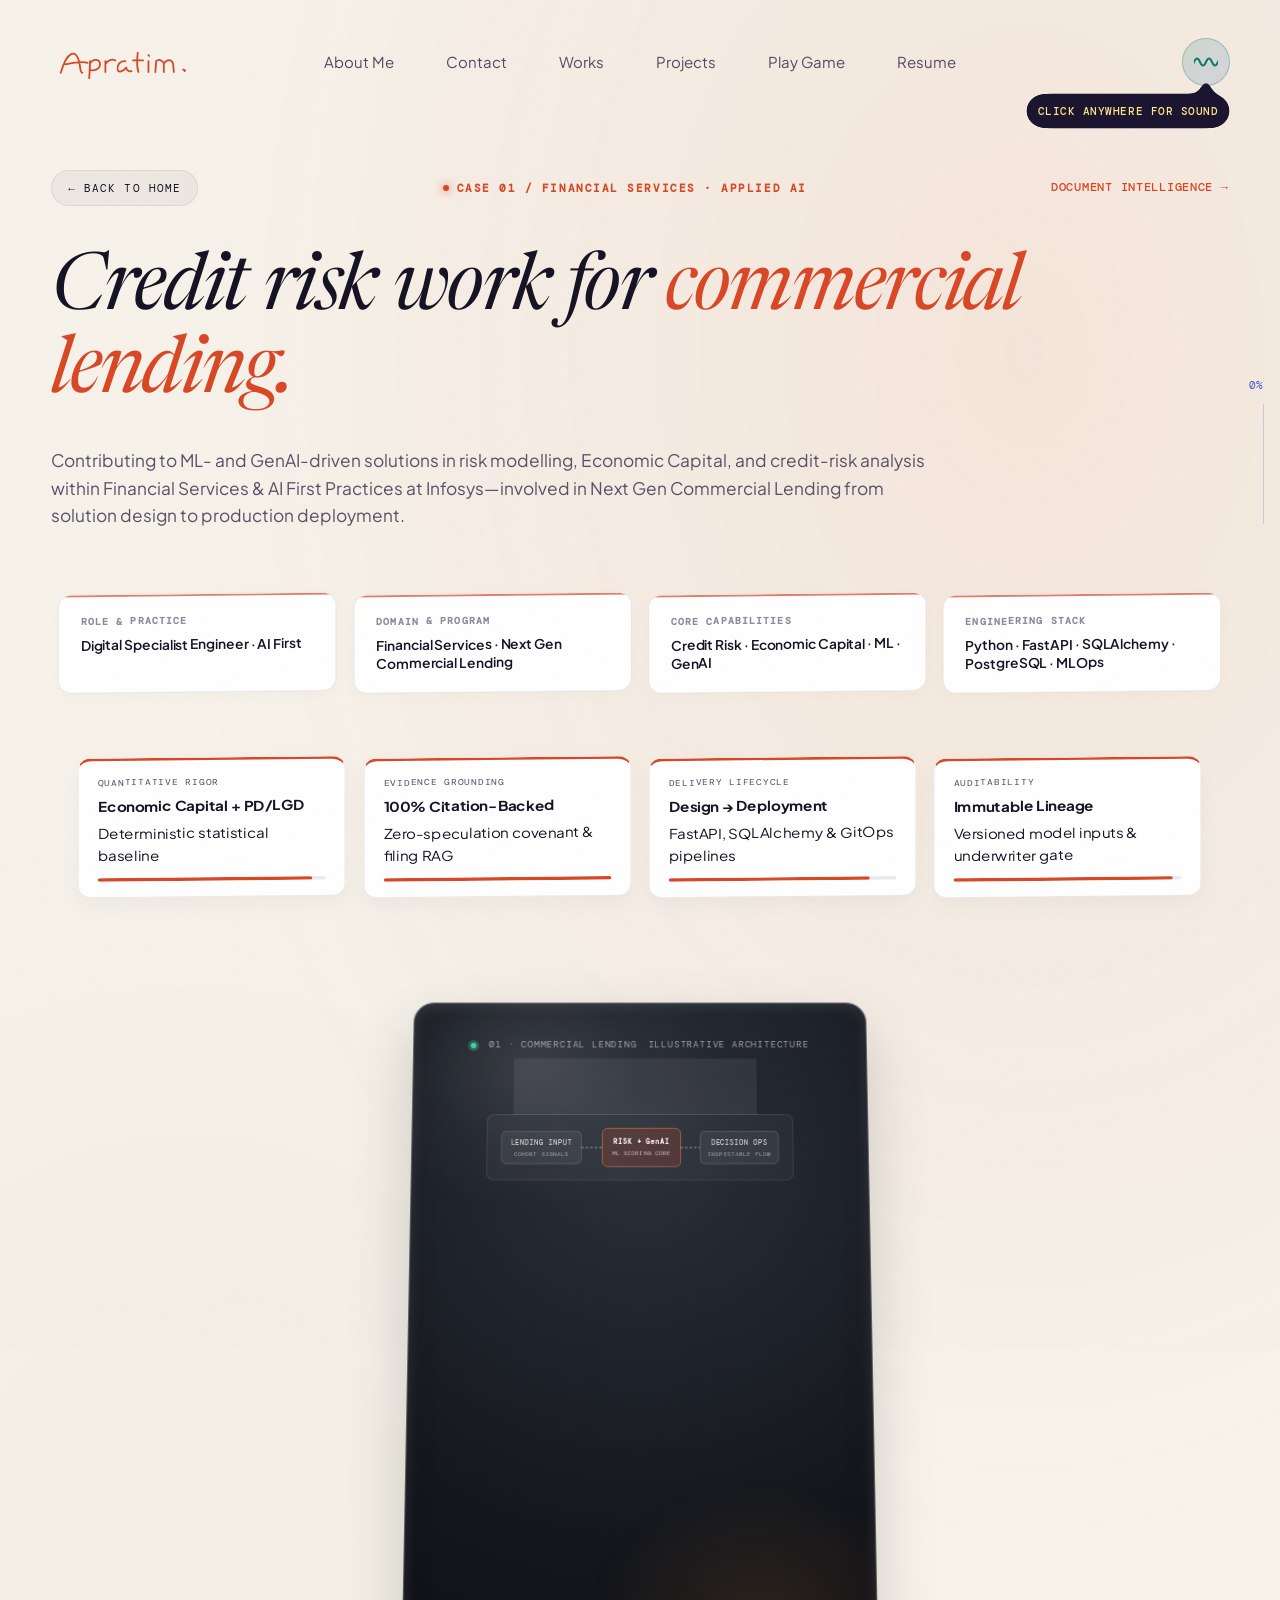
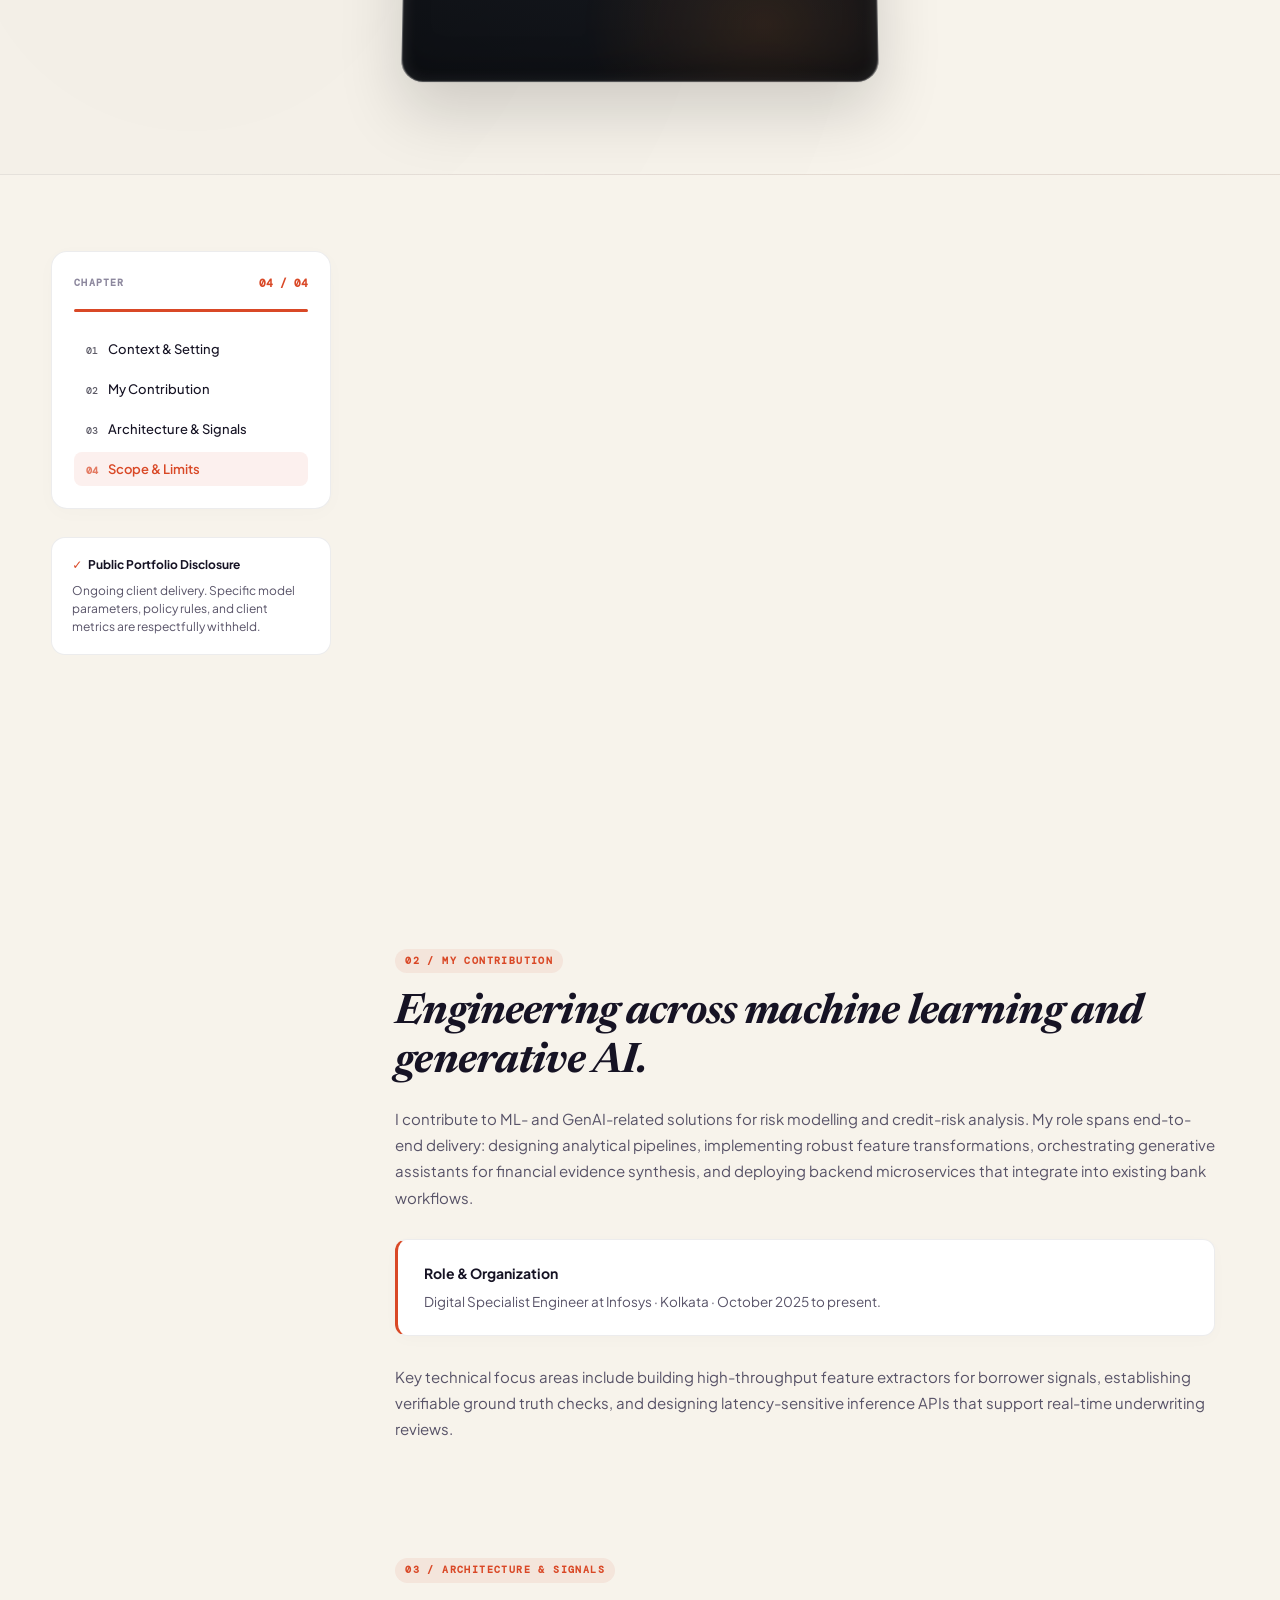
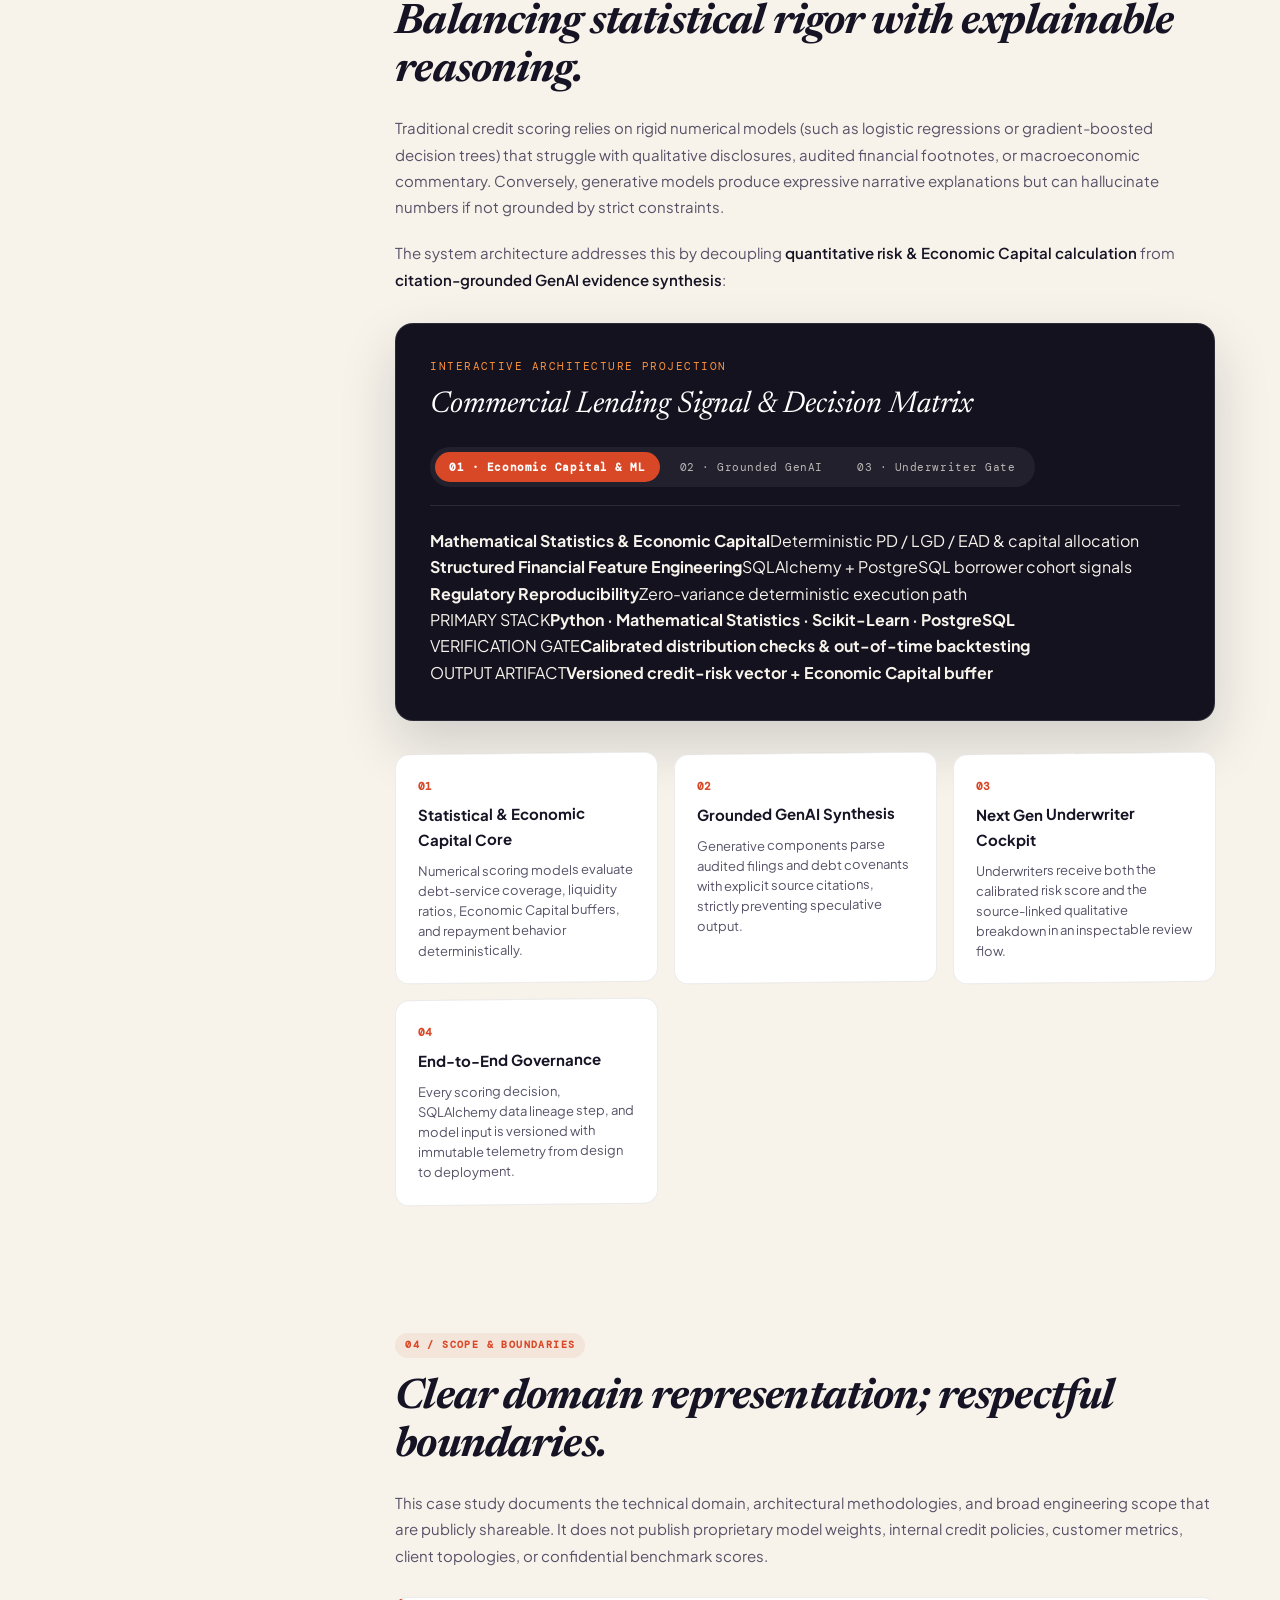
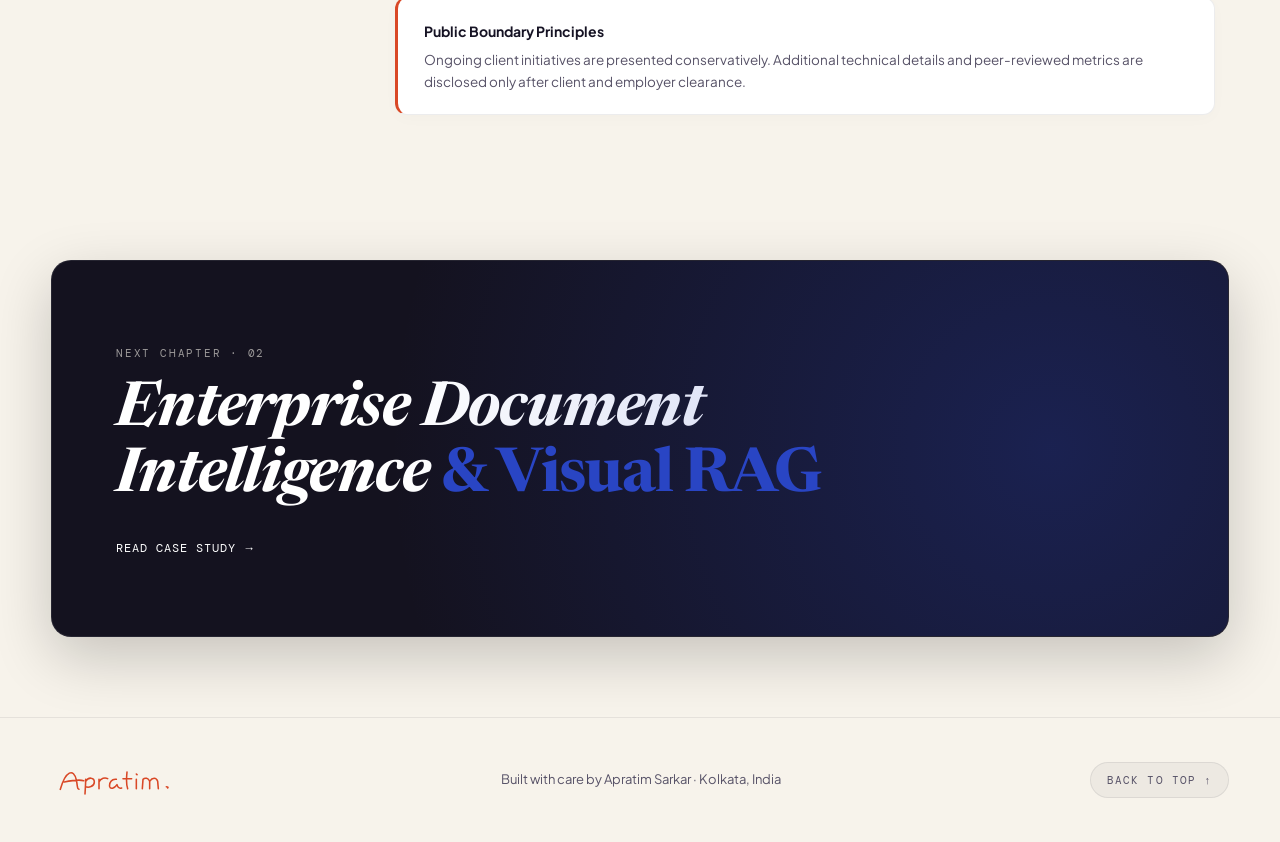
==== commit aca59b1b: "ok" ====
--- a/work/commercial-lending-risk.html
+++ b/work/commercial-lending-risk.html
@@ -3,105 +3,501 @@
   <head>
     <meta charset="utf-8">
     <meta name="viewport" content="width=device-width, initial-scale=1">
-    <meta name="theme-color" content="#2358e9">
-    <link rel="icon" href="data:image/svg+xml,%3Csvg xmlns='http://www.w3.org/2000/svg' viewBox='0 0 64 64'%3E%3Crect width='64' height='64' rx='16' fill='%232358e9'/%3E%3Ctext x='50%25' y='54%25' dominant-baseline='middle' text-anchor='middle' font-family='Arial' font-weight='700' font-size='36' fill='white'%3EA.%3C/text%3E%3C/svg%3E">
-    <meta name="description" content="A high-level overview of Apratim Sarkar's current contribution to credit-risk and commercial-lending ML and GenAI work.">
+    <meta name="theme-color" content="#d94826">
+    <link rel="icon" href="data:image/svg+xml,%3Csvg xmlns='http://www.w3.org/2000/svg' viewBox='0 0 64 64'%3E%3Crect width='64' height='64' rx='16' fill='%23d94826'/%3E%3Ctext x='50%25' y='54%25' dominant-baseline='middle' text-anchor='middle' font-family='Arial' font-weight='700' font-size='36' fill='white'%3EA.%3C/text%3E%3C/svg%3E">
+    <meta name="description" content="A high-level overview of Apratim Sarkar's current contribution to credit-risk and commercial-lending ML and GenAI work at Infosys.">
     <meta property="og:title" content="Credit risk and commercial lending — Apratim Sarkar">
-    <meta property="og:description" content="An anonymized overview of current ML and GenAI work in financial services.">
+    <meta property="og:description" content="An anonymized editorial overview of ML and GenAI work in financial services.">
     <title>Credit risk and commercial lending — Apratim Sarkar</title>
     <link rel="preconnect" href="https://fonts.googleapis.com">
     <link rel="preconnect" href="https://fonts.gstatic.com" crossorigin>
-    <link href="https://fonts.googleapis.com/css2?family=DM+Mono:wght@400;500&family=Manrope:wght@400;500;600;700;800&display=swap" rel="stylesheet">
-    <link rel="stylesheet" href="../styles.css?v=portfolio-tour-2026-10-25">
-    <script src="../script.js?v=portfolio-tour-2026-10-25" defer></script>
+    <link
+      href="https://fonts.googleapis.com/css2?family=Cinzel:wght@400..700&family=DM+Mono:ital,wght@0,300;0,400;0,500;1,400&family=Fraunces:ital,opsz,wght@0,9..144,300..800;1,9..144,300..700&family=Newsreader:ital,opsz,wght@0,6..72,200..800;1,6..72,200..800&family=Plus+Jakarta+Sans:ital,wght@0,300..800;1,400;1,600&family=Space+Grotesk:wght@400..700&display=swap"
+      rel="stylesheet"
+    >
+    <link rel="stylesheet" href="../styles.css?v=jrp-editorial-2026-10-28h">
+    <script src="../script.js?v=jrp-editorial-2026-10-28h" defer></script>
   </head>
-  <body class="case-page">
+  <body class="jrp-landing jrp-case-page" data-case-theme="risk">
     <a class="skip-link" href="#main">Skip to content</a>
-    <header class="site-header">
-      <a class="wordmark" href="../index.html" aria-label="Apratim Sarkar, home"><span class="wordmark-mark" aria-hidden="true">A.</span><span>Apratim Sarkar</span></a>
-      <nav class="main-nav" aria-label="Main navigation">
-        <a href="../index.html#work">Selected work</a>
-        <a href="../index.html#journey">Journey</a>
-        <button class="motion-toggle" type="button" data-motion-toggle aria-pressed="false">Enable motion</button>
-        <a class="nav-contact" href="mailto:apratimsarkar13031999@gmail.com">Get in touch <span aria-hidden="true">↗</span></a>
-      </nav>
+
+    <!-- Shared SVG liquid displacement & goo filters -->
+    <svg class="jrp-svg-defs" width="0" height="0" aria-hidden="true">
+      <defs>
+        <filter id="jrp-goo">
+          <feGaussianBlur in="SourceGraphic" stdDeviation="5" result="blur" />
+          <feColorMatrix in="blur" mode="matrix" values="1 0 0 0 0  0 1 0 0 0  0 0 1 0 0  0 0 0 20 -9" result="goo" />
+          <feComposite in="SourceGraphic" in2="goo" operator="atop" />
+        </filter>
+        <filter id="sound-goo" x="-30%" y="-30%" width="160%" height="180%" color-interpolation-filters="sRGB">
+          <feGaussianBlur in="SourceGraphic" stdDeviation="6" result="blur" />
+          <feColorMatrix in="blur" mode="matrix" values="1 0 0 0 0  0 1 0 0 0  0 0 1 0 0  0 0 0 22 -10" result="goo" />
+          <feComposite in="SourceGraphic" in2="goo" operator="atop" />
+        </filter>
+        <filter id="liquid-tip-goo" x="-30%" y="-30%" width="160%" height="180%" color-interpolation-filters="sRGB">
+          <feGaussianBlur in="SourceGraphic" stdDeviation="4" result="blur" />
+          <feColorMatrix in="blur" mode="matrix" values="1 0 0 0 0  0 1 0 0 0  0 0 1 0 0  0 0 0 22 -10" result="goo" />
+          <feComposite in="SourceGraphic" in2="goo" operator="atop" />
+        </filter>
+        <filter id="work-liquid-0" x="-12%" y="-12%" width="124%" height="124%">
+          <feTurbulence type="fractalNoise" baseFrequency="0.014 0.02" numOctaves="2" seed="11" result="n" />
+          <feDisplacementMap in="SourceGraphic" in2="n" scale="0" xChannelSelector="R" yChannelSelector="G" />
+        </filter>
+      </defs>
+    </svg>
+
+    <!-- Subtle monochrome film grain -->
+    <div class="grain" aria-hidden="true"></div>
+
+    <!-- Right-edge reading progress indicator -->
+    <div class="jrp-progress" aria-hidden="true">
+      <span class="jrp-progress__value" data-reading-pct>0%</span>
+      <span class="jrp-progress__line">
+        <span class="jrp-progress__fill" data-reading-fill></span>
+      </span>
+    </div>
+
+    <!-- Gooey floating cursor pill & anchored liquid tool-chip drip tooltip -->
+    <div class="jrp-cursor-pill" data-cursor-pill-el aria-hidden="true">
+      <span class="jrp-cursor-pill__goo">
+        <i class="jrp-cursor-pill__drop" data-cursor-pill-drop></i>
+        <i class="jrp-cursor-pill__burst" data-cursor-pill-burst></i>
+        <i class="jrp-cursor-pill__body" data-cursor-pill-body></i>
+      </span>
+      <span class="jrp-cursor-pill__label" data-cursor-pill-label>View case study</span>
+      <span class="jrp-cursor-pill__note" data-cursor-pill-note></span>
+    </div>
+
+    <div class="jrp-liquid-tip" data-liquid-tip aria-hidden="true">
+      <span class="jrp-liquid-tip__goo">
+        <i class="jrp-liquid-tip__drop" data-liquid-tip-drop></i>
+        <i class="jrp-liquid-tip__body" data-liquid-tip-body></i>
+      </span>
+      <span class="jrp-liquid-tip__text" data-liquid-tip-text>
+        <span class="jrp-liquid-tip__name" data-liquid-tip-name></span>
+        <span class="jrp-liquid-tip__note" data-liquid-tip-note></span>
+      </span>
+    </div>
+
+    <!-- Fixed Header Navigation -->
+    <header class="site-header jrp-navbar" data-navbar>
+      <div class="jrp-nav">
+        <a class="wordmark jrp-brand" href="../index.html" aria-label="Apratim Sarkar, home">
+          <svg class="jrp-signature" viewBox="0 0 210 52" aria-hidden="true">
+            <path
+              class="jrp-signature__path"
+              d="M14 40 C22 12, 34 8, 38 26 C40 35, 39 40, 42 40 M20 29 C30 27, 42 25, 49 27 M52 25 C52 34, 51 45, 51 47 M52 28 C56 21, 65 22, 65 29 C65 36, 56 38, 52 36 M72 25 C72 31, 72 37, 72 39 M72 29 C75 23, 81 22, 85 24 M98 25 C91 24, 87 30, 88 36 C89 40, 95 39, 99 33 C100 37, 102 39, 106 38 M114 14 C113 24, 113 34, 115 39 M108 24 L121 24 M128 25 L128 39 M128 17 L129 18 M137 39 L138 25 C141 22, 146 23, 148 28 L148 39 M148 28 C152 22, 158 22, 160 28 L161 39 M173 36 C175 36, 176 37, 175 38"
+            />
+          </svg>
+          <span class="sr-only">Apratim Sarkar</span>
+        </a>
+
+        <nav class="main-nav jrp-nav__links" aria-label="Main navigation">
+          <a class="jrp-navbar__link" href="../index.html#about">About Me</a>
+          <a class="jrp-navbar__link" href="../index.html#contact">Contact</a>
+          <a class="jrp-navbar__link" href="../index.html#work">Works</a>
+          <a class="jrp-navbar__link" href="../index.html#more-work">Projects</a>
+          <a class="jrp-navbar__link" href="../index.html?game=1">Play Game</a>
+          <a class="jrp-navbar__link" href="../index.html?resume=1">Resume</a>
+        </nav>
+
+        <button
+          class="motion-toggle jrp-sound-toggle"
+          type="button"
+          data-sound-toggle
+          data-motion-toggle
+          aria-pressed="true"
+          aria-label="Mute sound"
+          title="Toggle interactive sound (M)"
+        >
+          <svg class="jrp-sound-toggle__wave" viewBox="0 0 24 24" aria-hidden="true">
+            <line class="jrp-sound-toggle__flat" x1="4" y1="12" x2="20" y2="12" />
+            <g class="jrp-sound-toggle__amp">
+              <path class="jrp-sound-toggle__path" d="M-12 12 q3 -7 6 0 t6 0 t6 0 t6 0 t6 0 t6 0 t6 0 t6 0" />
+            </g>
+          </svg>
+          <span class="jrp-sound-toggle__label" data-motion-label data-sound-label>Sound on</span>
+          <span class="jrp-sound-tip" data-sound-tip aria-hidden="true">
+            <span class="jrp-sound-tip__goo">
+              <span class="jrp-sound-tip__stem"></span>
+              <span class="jrp-sound-tip__pill"></span>
+            </span>
+            <span class="jrp-sound-tip__text" data-sound-tip-text>Click anywhere for sound</span>
+          </span>
+        </button>
+      </div>
     </header>
+
     <main id="main">
-      <article>
-        <header class="case-hero case-hero-risk">
-          <div class="case-hero-inner section-shell">
-            <a class="back-link" href="../index.html#work">← Back to selected work</a>
-            <p class="eyebrow">CURRENT WORK / FINANCIAL SERVICES</p>
-            <h1>Credit risk work for <span>commercial lending.</span></h1>
-            <p class="case-hero-summary">Contributing to risk-modelling and credit-risk analysis solutions using ML and GenAI, including next-generation commercial lending work.</p>
-            <div class="case-hero-art risk-case-art" role="img" aria-label="High-level summary of the current work area: commercial lending, credit-risk analysis, machine learning and generative AI">
-              <div class="case-art-label mono-label">HIGH-LEVEL WORK SUMMARY · DETAILS ANONYMIZED</div>
-              <div class="case-flow">
-                <div class="flow-step"><span>01 / DOMAIN</span><strong>Commercial<br>lending</strong><small>Financial services</small></div>
-                <span class="flow-arrow" aria-hidden="true">→</span>
-                <div class="flow-step flow-step-accent"><span>02 / FOCUS</span><strong>Credit-risk<br>analysis</strong><small>Risk modelling</small></div>
-                <span class="flow-arrow" aria-hidden="true">→</span>
-                <div class="flow-step"><span>03 / METHODS</span><strong>ML +<br>GenAI</strong><small>Solutions in progress</small></div>
-                <span class="flow-arrow" aria-hidden="true">→</span>
-                <div class="flow-step"><span>04 / SCOPE</span><strong>Design to<br>deployment</strong><small>Current role</small></div>
-              </div>
-            </div>
-            <div class="case-meta-grid">
-              <div><span>MY ROLE</span><strong>Digital Specialist Engineer</strong></div>
-              <div><span>SETTING</span><strong>Financial services · commercial lending</strong></div>
-              <div><span>STATUS</span><strong>Current work · details anonymized</strong></div>
-              <div><span>FOCUS</span><strong>Credit risk · ML · GenAI</strong></div>
-            </div>
+      <!-- Editorial Case Hero -->
+      <section class="jrp-case-hero">
+        <div class="jrp-case-hero__shell">
+          <div class="jrp-case-hero__topbar">
+            <a class="jrp-case-back" href="../index.html#work" data-cursor-pill="Back to home">← Back to home</a>
+            <span class="jrp-case-eyebrow">Case 01 / Financial Services · Applied AI</span>
+            <a class="jrp-case-next-top" href="document-intelligence.html" data-cursor-pill="Next case study">Document Intelligence →</a>
           </div>
-        </header>
-        <div class="case-layout section-shell">
-          <aside class="case-aside">
-            <span class="mono-label">IN THIS STORY</span>
-            <div class="case-story-progress" aria-hidden="true"><div><span>CHAPTER</span><strong data-case-progress-count>01 / 03</strong></div><span class="case-story-progress-track"><i data-case-progress-fill style="width: 33.333%"></i></span></div>
-            <a href="#context" data-case-link aria-current="location">01 · Context</a>
-            <a href="#contribution" data-case-link>02 · Contribution</a>
-            <a href="#scope" data-case-link>03 · Scope &amp; limits</a>
-          </aside>
-          <div class="case-article">
-            <section id="context">
-              <p class="eyebrow">01 / CONTEXT</p>
-              <h2>Bringing applied AI to lending and credit-risk work.</h2>
-              <p>My current role at Infosys focuses on risk-modelling and credit-risk analysis solutions. The work includes next-generation commercial lending initiatives and spans design to deployment.</p>
-              <p>Financial-services systems demand care around data, model behavior, and the decisions a workflow supports. I keep this overview at a high level so it shares the professional context without disclosing an employer’s internal work.</p>
-            </section>
-            <section id="contribution">
-              <p class="eyebrow">02 / MY CONTRIBUTION</p>
-              <h2>Contribute across ML and GenAI solution work.</h2>
-              <p>I contribute to ML- and GenAI-related solutions for risk modelling and credit-risk analysis. The portfolio profile identifies the scope as design to deployment; it does not publish a component-by-component ownership breakdown.</p>
-              <div class="contribution-callout"><strong>Current role</strong><span>Digital Specialist Engineer at Infosys · Kolkata · October 2025 to present.</span></div>
-            </section>
-            <section id="scope">
-              <p class="eyebrow">03 / SCOPE &amp; LIMITS</p>
-              <h2>Be specific about the domain; careful about what is not public.</h2>
-              <p>This page documents the domain, methods, and broad delivery scope that are publicly shareable. It does not claim a particular model architecture, credit policy, feature set, deployment topology, customer outcome, or performance improvement.</p>
-              <div class="decision-grid">
-                <div><span class="decision-index">A</span><h3>Domain</h3><p>Commercial lending and credit-risk analysis.</p></div>
-                <div><span class="decision-index">B</span><h3>Solution areas</h3><p>Machine learning and generative AI.</p></div>
-                <div><span class="decision-index">C</span><h3>Delivery scope</h3><p>Work described as spanning design to deployment.</p></div>
-                <div><span class="decision-index">D</span><h3>Evidence boundary</h3><p>No client details, model metrics, or internal system information are included.</p></div>
-              </div>
-              <p class="diagram-note">Ongoing work is summarized conservatively. Additional technical detail can be added only when it is verified and approved for publication.</p>
-            </section>
+
+          <h1 class="jrp-case-hero__title">
+            Credit risk work for <em>commercial lending.</em>
+          </h1>
+
+          <p class="jrp-case-hero__lede">
+            Contributing to ML- and GenAI-driven solutions in risk modelling, Economic Capital, and credit-risk analysis within Financial Services &amp; AI First Practices at Infosys—involved in Next Gen Commercial Lending from solution design to production deployment.
+          </p>
+
+          <div class="jrp-case-meta">
+            <div class="jrp-case-meta__item">
+              <span class="jrp-case-meta__label">Role &amp; Practice</span>
+              <strong class="jrp-case-meta__value">Digital Specialist Engineer · AI First</strong>
+            </div>
+            <div class="jrp-case-meta__item">
+              <span class="jrp-case-meta__label">Domain &amp; Program</span>
+              <strong class="jrp-case-meta__value">Financial Services · Next Gen Commercial Lending</strong>
+            </div>
+            <div class="jrp-case-meta__item">
+              <span class="jrp-case-meta__label">Core Capabilities</span>
+              <strong class="jrp-case-meta__value">Credit Risk · Economic Capital · ML · GenAI</strong>
+            </div>
+            <div class="jrp-case-meta__item">
+              <span class="jrp-case-meta__label">Engineering Stack</span>
+              <strong class="jrp-case-meta__value">Python · FastAPI · SQLAlchemy · PostgreSQL · MLOps</strong>
+            </div>
+          </div>
+
+          <!-- Signal & Architecture Projection Strip -->
+          <div class="jrp-case-kpis" aria-label="Architectural signal projections">
+            <div class="jrp-case-kpi__card">
+              <span class="jrp-case-kpi__eyebrow">QUANTITATIVE RIGOR</span>
+              <strong class="jrp-case-kpi__metric">Economic Capital + PD/LGD</strong>
+              <span class="jrp-case-kpi__sub">Deterministic statistical baseline</span>
+              <div class="jrp-case-kpi__bar"><i data-bar-pct="94"></i></div>
+            </div>
+            <div class="jrp-case-kpi__card">
+              <span class="jrp-case-kpi__eyebrow">EVIDENCE GROUNDING</span>
+              <strong class="jrp-case-kpi__metric">100% Citation-Backed</strong>
+              <span class="jrp-case-kpi__sub">Zero-speculation covenant &amp; filing RAG</span>
+              <div class="jrp-case-kpi__bar"><i data-bar-pct="100"></i></div>
+            </div>
+            <div class="jrp-case-kpi__card">
+              <span class="jrp-case-kpi__eyebrow">DELIVERY LIFECYCLE</span>
+              <strong class="jrp-case-kpi__metric">Design → Deployment</strong>
+              <span class="jrp-case-kpi__sub">FastAPI, SQLAlchemy &amp; GitOps pipelines</span>
+              <div class="jrp-case-kpi__bar"><i data-bar-pct="88"></i></div>
+            </div>
+            <div class="jrp-case-kpi__card">
+              <span class="jrp-case-kpi__eyebrow">AUDITABILITY</span>
+              <strong class="jrp-case-kpi__metric">Immutable Lineage</strong>
+              <span class="jrp-case-kpi__sub">Versioned model inputs &amp; underwriter gate</span>
+              <div class="jrp-case-kpi__bar"><i data-bar-pct="96"></i></div>
+            </div>
+          </div>
+
+          <!-- Monolith System Architecture Showcase -->
+          <div class="jrp-case-showcase">
+            <div class="project-visual project-viewer jrp-monolith visual-risk is-open is-centered" data-viewer data-story-media data-liquid-filter="work-liquid-0" aria-label="Commercial lending interactive preview">
+              <div class="jrp-monolith__rings" aria-hidden="true"><span></span><span></span></div>
+              <div class="jrp-monolith__sheen" aria-hidden="true"></div>
+              <div class="jrp-monolith__meniscus" aria-hidden="true"></div>
+              <div class="jrp-monolith__top">
+                <span><i class="jrp-live-dot" aria-hidden="true"></i> 01 · COMMERCIAL LENDING</span>
+                <span>ILLUSTRATIVE ARCHITECTURE</span>
+              </div>
+              <div class="viewer-tabs jrp-monolith__tabs" role="tablist" aria-label="Commercial lending views">
+                <button class="viewer-tab" type="button" role="tab" id="risk-tab-workflow" aria-controls="risk-view-workflow" aria-selected="true" tabindex="0">Workflow</button>
+                <button class="viewer-tab" type="button" role="tab" id="risk-tab-system" aria-controls="risk-view-system" aria-selected="false" tabindex="-1">System</button>
+                <button class="viewer-tab" type="button" role="tab" id="risk-tab-detail" aria-controls="risk-view-detail" aria-selected="false" tabindex="-1">Scope</button>
+              </div>
+              <div class="jrp-monolith__viz" aria-hidden="true">
+                <svg viewBox="0 0 380 68" class="jrp-monolith__svg">
+                  <rect x="6" y="12" width="106" height="44" rx="6" fill="rgba(255,255,255,0.06)" stroke="rgba(255,255,255,0.2)"/>
+                  <text x="59" y="31" text-anchor="middle" fill="#fff" font-family="DM Mono, monospace" font-size="9" letter-spacing="1">LENDING INPUT</text>
+                  <text x="59" y="45" text-anchor="middle" fill="rgba(255,255,255,0.58)" font-family="DM Mono, monospace" font-size="8">COHORT SIGNALS</text>
+                  <path class="jrp-svg-flow" d="M112 34 H140" stroke="rgba(255,255,255,0.45)" stroke-width="1.5" stroke-dasharray="3 3"/>
+                  <rect x="140" y="8" width="104" height="52" rx="7" fill="rgba(217,72,38,0.2)" stroke="rgba(251,146,60,0.6)"/>
+                  <text x="192" y="29" text-anchor="middle" fill="#fff" font-family="DM Mono, monospace" font-size="9" font-weight="600" letter-spacing="1">RISK + GenAI</text>
+                  <text x="192" y="44" text-anchor="middle" fill="rgba(255,255,255,0.75)" font-family="DM Mono, monospace" font-size="8">ML SCORING CORE</text>
+                  <path class="jrp-svg-flow" d="M244 34 H270" stroke="rgba(255,255,255,0.45)" stroke-width="1.5" stroke-dasharray="3 3"/>
+                  <rect x="270" y="12" width="104" height="44" rx="6" fill="rgba(255,255,255,0.06)" stroke="rgba(255,255,255,0.2)"/>
+                  <text x="322" y="31" text-anchor="middle" fill="#fff" font-family="DM Mono, monospace" font-size="9" letter-spacing="1">DECISION OPS</text>
+                  <text x="322" y="45" text-anchor="middle" fill="rgba(255,255,255,0.58)" font-family="DM Mono, monospace" font-size="8">INSPECTABLE FLOW</text>
+                </svg>
+              </div>
+              <section class="viewer-pane jrp-monolith__pane" role="tabpanel" id="risk-view-workflow" aria-labelledby="risk-tab-workflow" tabindex="0">
+                <div class="jrp-monolith__headline">
+                  <span>WORKFLOW VIEW</span>
+                  <h4>From lending context<br>to risk analysis.</h4>
+                  <p>ML and GenAI capabilities supporting commercial lending from design through deployment.</p>
+                </div>
+                <div class="jrp-monolith__cards">
+                  <div class="jrp-monolith__step"><i>01</i><strong>Credit Context</strong><small>Commercial lending workflow</small></div>
+                  <div class="jrp-monolith__step is-accent"><i>02</i><strong>Risk Analysis</strong><small>Risk modelling · ML + GenAI</small></div>
+                  <div class="jrp-monolith__step"><i>03</i><strong>Product Delivery</strong><small>Design → deployment</small></div>
+                </div>
+              </section>
+              <section class="viewer-pane jrp-monolith__pane" role="tabpanel" id="risk-view-system" aria-labelledby="risk-tab-system" tabindex="0" hidden>
+                <div class="jrp-monolith__headline">
+                  <span>SYSTEM VIEW</span>
+                  <h4>Connect domain context<br>to model-backed services.</h4>
+                  <p>High-level conceptual path based strictly on public profile scope.</p>
+                </div>
+                <div class="jrp-monolith__cards">
+                  <div class="jrp-monolith__step"><i>INPUT</i><strong>Commercial Lending Signals</strong><small>Financial-services domain context</small></div>
+                  <div class="jrp-monolith__step is-accent"><i>METHODS</i><strong>Credit Risk · ML · GenAI</strong><small>Analytical &amp; generative capabilities</small></div>
+                  <div class="jrp-monolith__step"><i>DELIVERY</i><strong>End-to-End Engineering</strong><small>From solution design to deployment</small></div>
+                </div>
+              </section>
+              <section class="viewer-pane jrp-monolith__pane" role="tabpanel" id="risk-view-detail" aria-labelledby="risk-tab-detail" tabindex="0" hidden>
+                <div class="jrp-monolith__headline">
+                  <span>PUBLIC SCOPE</span>
+                  <h4>Useful detail.<br>Respectful boundaries.</h4>
+                  <p>Sensitive banking implementation evidence stays out of the public view.</p>
+                </div>
+                <div class="jrp-monolith__cards">
+                  <div class="jrp-monolith__step"><i>SHARED</i><strong>Domain &amp; Solution Areas</strong><small>Commercial lending · credit risk · ML &amp; GenAI</small></div>
+                  <div class="jrp-monolith__step"><i>OMITTED</i><strong>Private Decision Evidence</strong><small>No client records, policies, or production screens</small></div>
+                </div>
+              </section>
+            </div>
           </div>
         </div>
-      </article>
-      <section class="case-contact section-shell">
-        <p class="eyebrow">LET’S TALK</p>
-        <h2>Building thoughtful AI for <span>real workflows?</span></h2>
-        <a class="button button-primary" href="mailto:apratimsarkar13031999@gmail.com">Start a conversation <span aria-hidden="true">↗</span></a>
+      </section>
+
+      <!-- Two-Column Story Layout -->
+      <div class="jrp-case-layout">
+        <!-- Sticky Story Sidebar -->
+        <aside class="jrp-case-sidebar">
+          <div class="jrp-case-tracker">
+            <div class="jrp-case-tracker__head">
+              <span class="jrp-case-tracker__label">Chapter</span>
+              <strong class="jrp-case-tracker__count" data-jrp-case-count>01 / 04</strong>
+            </div>
+            <div class="jrp-case-tracker__bar">
+              <i class="jrp-case-tracker__fill" data-jrp-case-fill style="width: 25%"></i>
+            </div>
+            <nav class="jrp-case-nav" aria-label="Case study chapters">
+              <a class="jrp-case-nav__item is-active" href="#context" data-case-link aria-current="location">
+                <span class="jrp-case-nav__num">01</span>
+                <span>Context &amp; Setting</span>
+              </a>
+              <a class="jrp-case-nav__item" href="#contribution" data-case-link>
+                <span class="jrp-case-nav__num">02</span>
+                <span>My Contribution</span>
+              </a>
+              <a class="jrp-case-nav__item" href="#decisions" data-case-link>
+                <span class="jrp-case-nav__num">03</span>
+                <span>Architecture &amp; Signals</span>
+              </a>
+              <a class="jrp-case-nav__item" href="#boundaries" data-case-link>
+                <span class="jrp-case-nav__num">04</span>
+                <span>Scope &amp; Limits</span>
+              </a>
+            </nav>
+          </div>
+
+          <div class="jrp-case-sidebar__badge">
+            <strong>Public Portfolio Disclosure</strong>
+            <span>Ongoing client delivery. Specific model parameters, policy rules, and client metrics are respectfully withheld.</span>
+          </div>
+        </aside>
+
+        <!-- Case Story Content -->
+        <article class="jrp-case-article">
+          <section class="jrp-case-section" id="context">
+            <span class="jrp-case-section__badge">01 / CONTEXT &amp; SETTING</span>
+            <h2 class="jrp-case-section__title">Bringing applied AI to commercial lending and credit risk.</h2>
+            <p>
+              My current role at <strong>Infosys</strong> focuses on risk-modelling and credit-risk analysis solutions within commercial financial services. The work includes next-generation commercial lending initiatives that connect predictive statistical models and generative AI across the complete delivery lifecycle—from initial solution design to production deployment.
+            </p>
+            <p>
+              Commercial lending operations deal with high-value underwriting decisions where transparency, repeatability, and regulatory auditability are non-negotiable. Modernizing these systems requires bridging quantitative credit scores with unstructured borrower evidence while guaranteeing explainability for credit underwriters.
+            </p>
+            <div class="jrp-case-compare" role="region" aria-label="Before and after workflow comparison">
+              <div class="jrp-case-compare__card jrp-case-compare__card--before">
+                <span class="jrp-case-compare__tag">FRAGMENTED UNDERWRITING</span>
+                <h3>Siloed scores &amp; manual document lookup</h3>
+                <p>Numerical risk scores and qualitative borrower disclosures lived in separate silos, requiring manual cross-referencing across filings, covenants, and footnotes.</p>
+              </div>
+              <div class="jrp-case-compare__card jrp-case-compare__card--after">
+                <span class="jrp-case-compare__tag">CONVERGED DECISION FLOW</span>
+                <h3>Deterministic risk baseline + grounded GenAI</h3>
+                <p>Connects statistical risk models with citation-backed generative synthesis so underwriters inspect quantitative ratios alongside linked filing evidence.</p>
+              </div>
+            </div>
+          </section>
+
+          <section class="jrp-case-section" id="contribution">
+            <span class="jrp-case-section__badge">02 / MY CONTRIBUTION</span>
+            <h2 class="jrp-case-section__title">Engineering across machine learning and generative AI.</h2>
+            <p>
+              I contribute to ML- and GenAI-related solutions for risk modelling and credit-risk analysis. My role spans end-to-end delivery: designing analytical pipelines, implementing robust feature transformations, orchestrating generative assistants for financial evidence synthesis, and deploying backend microservices that integrate into existing bank workflows.
+            </p>
+            <div class="jrp-case-callout">
+              <strong>Role &amp; Organization</strong>
+              <span>Digital Specialist Engineer at Infosys · Kolkata · October 2025 to present.</span>
+            </div>
+            <p>
+              Key technical focus areas include building high-throughput feature extractors for borrower signals, establishing verifiable ground truth checks, and designing latency-sensitive inference APIs that support real-time underwriting reviews.
+            </p>
+          </section>
+
+          <section class="jrp-case-section" id="decisions">
+            <span class="jrp-case-section__badge">03 / ARCHITECTURE &amp; SIGNALS</span>
+            <h2 class="jrp-case-section__title">Balancing statistical rigor with explainable reasoning.</h2>
+            <p>
+              Traditional credit scoring relies on rigid numerical models (such as logistic regressions or gradient-boosted decision trees) that struggle with qualitative disclosures, audited financial footnotes, or macroeconomic commentary. Conversely, generative models produce expressive narrative explanations but can hallucinate numbers if not grounded by strict constraints.
+            </p>
+            <p>
+              The system architecture addresses this by decoupling <strong>quantitative risk &amp; Economic Capital calculation</strong> from <strong>citation-grounded GenAI evidence synthesis</strong>:
+            </p>
+
+            <!-- Interactive Data Projection Simulator -->
+            <div class="jrp-case-proj" data-proj-switcher>
+              <div class="jrp-case-proj__head">
+                <div>
+                  <span class="jrp-case-proj__eyebrow">INTERACTIVE ARCHITECTURE PROJECTION</span>
+                  <h3 class="jrp-case-proj__title">Commercial Lending Signal &amp; Decision Matrix</h3>
+                </div>
+                <div class="jrp-case-proj__tabs" role="tablist" aria-label="Projection stages">
+                  <button type="button" class="jrp-case-proj__tab is-active" data-proj-tab="stage-quant" aria-selected="true">01 · Economic Capital &amp; ML</button>
+                  <button type="button" class="jrp-case-proj__tab" data-proj-tab="stage-genai" aria-selected="false">02 · Grounded GenAI</button>
+                  <button type="button" class="jrp-case-proj__tab" data-proj-tab="stage-ops" aria-selected="false">03 · Underwriter Gate</button>
+                </div>
+              </div>
+
+              <div class="jrp-case-proj__pane is-active" data-proj-pane="stage-quant">
+                <div class="jrp-case-proj__bars">
+                  <div class="jrp-case-proj__row">
+                    <div class="jrp-case-proj__label"><strong>Mathematical Statistics &amp; Economic Capital</strong><span>Deterministic PD / LGD / EAD &amp; capital allocation</span></div>
+                    <div class="jrp-case-proj__track"><i data-bar-pct="96"></i></div>
+                  </div>
+                  <div class="jrp-case-proj__row">
+                    <div class="jrp-case-proj__label"><strong>Structured Financial Feature Engineering</strong><span>SQLAlchemy + PostgreSQL borrower cohort signals</span></div>
+                    <div class="jrp-case-proj__track"><i data-bar-pct="92"></i></div>
+                  </div>
+                  <div class="jrp-case-proj__row">
+                    <div class="jrp-case-proj__label"><strong>Regulatory Reproducibility</strong><span>Zero-variance deterministic execution path</span></div>
+                    <div class="jrp-case-proj__track"><i data-bar-pct="100"></i></div>
+                  </div>
+                </div>
+                <div class="jrp-case-proj__meta">
+                  <div><span>PRIMARY STACK</span><strong>Python · Mathematical Statistics · Scikit-Learn · PostgreSQL</strong></div>
+                  <div><span>VERIFICATION GATE</span><strong>Calibrated distribution checks &amp; out-of-time backtesting</strong></div>
+                  <div><span>OUTPUT ARTIFACT</span><strong>Versioned credit-risk vector + Economic Capital buffer</strong></div>
+                </div>
+              </div>
+
+              <div class="jrp-case-proj__pane" data-proj-pane="stage-genai" hidden>
+                <div class="jrp-case-proj__bars">
+                  <div class="jrp-case-proj__row">
+                    <div class="jrp-case-proj__label"><strong>Audited Footnote &amp; Covenant Extraction</strong><span>Multi-hop RAG over borrower disclosures</span></div>
+                    <div class="jrp-case-proj__track"><i data-bar-pct="91"></i></div>
+                  </div>
+                  <div class="jrp-case-proj__row">
+                    <div class="jrp-case-proj__label"><strong>Strict Source Citation Enforcement</strong><span>Every qualitative claim linked to filing clause</span></div>
+                    <div class="jrp-case-proj__track"><i data-bar-pct="100"></i></div>
+                  </div>
+                  <div class="jrp-case-proj__row">
+                    <div class="jrp-case-proj__label"><strong>Hallucination Containment</strong><span>Constrained schema output + abstention on missing evidence</span></div>
+                    <div class="jrp-case-proj__track"><i data-bar-pct="95"></i></div>
+                  </div>
+                </div>
+                <div class="jrp-case-proj__meta">
+                  <div><span>PRIMARY STACK</span><strong>GenAI · Grounded RAG · Prompt Engineering · FastAPI</strong></div>
+                  <div><span>VERIFICATION GATE</span><strong>Clause-level citation verifier before narrative synthesis</strong></div>
+                  <div><span>OUTPUT ARTIFACT</span><strong>Source-linked credit memo brief &amp; risk flag summary</strong></div>
+                </div>
+              </div>
+
+              <div class="jrp-case-proj__pane" data-proj-pane="stage-ops" hidden>
+                <div class="jrp-case-proj__bars">
+                  <div class="jrp-case-proj__row">
+                    <div class="jrp-case-proj__label"><strong>Side-by-Side Underwriter Inspection</strong><span>Quantitative score paired with qualitative clauses</span></div>
+                    <div class="jrp-case-proj__track"><i data-bar-pct="94"></i></div>
+                  </div>
+                  <div class="jrp-case-proj__row">
+                    <div class="jrp-case-proj__label"><strong>End-to-End CI/CD &amp; MLOps Automation</strong><span>Containerized FastAPI services &amp; GitOps governance</span></div>
+                    <div class="jrp-case-proj__track"><i data-bar-pct="90"></i></div>
+                  </div>
+                  <div class="jrp-case-proj__row">
+                    <div class="jrp-case-proj__label"><strong>Audit Trail Completeness</strong><span>Immutable timestamped payload &amp; human sign-off log</span></div>
+                    <div class="jrp-case-proj__track"><i data-bar-pct="100"></i></div>
+                  </div>
+                </div>
+                <div class="jrp-case-proj__meta">
+                  <div><span>PRIMARY STACK</span><strong>FastAPI · Docker · Kubernetes · GitOps · PostgreSQL</strong></div>
+                  <div><span>VERIFICATION GATE</span><strong>Human-in-the-loop credit officer approval workflow</strong></div>
+                  <div><span>OUTPUT ARTIFACT</span><strong>Auditable commercial lending decision record</strong></div>
+                </div>
+              </div>
+            </div>
+
+            <div class="jrp-decision-grid">
+              <div class="jrp-decision-card">
+                <span class="jrp-decision-card__idx">01</span>
+                <h3>Statistical &amp; Economic Capital Core</h3>
+                <p>Numerical scoring models evaluate debt-service coverage, liquidity ratios, Economic Capital buffers, and repayment behavior deterministically.</p>
+              </div>
+              <div class="jrp-decision-card">
+                <span class="jrp-decision-card__idx">02</span>
+                <h3>Grounded GenAI Synthesis</h3>
+                <p>Generative components parse audited filings and debt covenants with explicit source citations, strictly preventing speculative output.</p>
+              </div>
+              <div class="jrp-decision-card">
+                <span class="jrp-decision-card__idx">03</span>
+                <h3>Next Gen Underwriter Cockpit</h3>
+                <p>Underwriters receive both the calibrated risk score and the source-linked qualitative breakdown in an inspectable review flow.</p>
+              </div>
+              <div class="jrp-decision-card">
+                <span class="jrp-decision-card__idx">04</span>
+                <h3>End-to-End Governance</h3>
+                <p>Every scoring decision, SQLAlchemy data lineage step, and model input is versioned with immutable telemetry from design to deployment.</p>
+              </div>
+            </div>
+          </section>
+
+          <section class="jrp-case-section" id="boundaries">
+            <span class="jrp-case-section__badge">04 / SCOPE &amp; BOUNDARIES</span>
+            <h2 class="jrp-case-section__title">Clear domain representation; respectful boundaries.</h2>
+            <p>
+              This case study documents the technical domain, architectural methodologies, and broad engineering scope that are publicly shareable. It does not publish proprietary model weights, internal credit policies, customer metrics, client topologies, or confidential benchmark scores.
+            </p>
+            <div class="jrp-case-callout">
+              <strong>Public Boundary Principles</strong>
+              <span>Ongoing client initiatives are presented conservatively. Additional technical details and peer-reviewed metrics are disclosed only after client and employer clearance.</span>
+            </div>
+          </section>
+        </article>
+      </div>
+
+      <!-- Cinematic Next Project Flow -->
+      <section class="jrp-case-next">
+        <a class="jrp-case-next__card" href="document-intelligence.html">
+          <span class="jrp-case-next__tag">NEXT CHAPTER · 02</span>
+          <h2 class="jrp-case-next__title">
+            Enterprise Document Intelligence <em>&amp; Visual RAG</em>
+          </h2>
+          <span class="jrp-case-next__action">
+            Read Case Study <span aria-hidden="true">→</span>
+          </span>
+        </a>
       </section>
     </main>
-    <footer class="site-footer">
-      <div class="section-shell footer-inner">
-        <a class="wordmark" href="../index.html"><span class="wordmark-mark" aria-hidden="true">A.</span><span>Apratim Sarkar</span></a>
-        <p>Built with care. <span id="year">2026</span></p>
-        <a class="back-top" href="../index.html#top">Back to home ↑</a>
+
+    <!-- Editorial Footer -->
+    <footer class="jrp-case-footer">
+      <div class="jrp-case-footer__inner">
+        <a class="wordmark jrp-brand" href="../index.html" aria-label="Apratim Sarkar, home">
+          <svg class="jrp-signature" viewBox="0 0 210 52" style="width: 140px; height: 36px" aria-hidden="true">
+            <path
+              class="jrp-signature__path"
+              d="M14 40 C22 12, 34 8, 38 26 C40 35, 39 40, 42 40 M20 29 C30 27, 42 25, 49 27 M52 25 C52 34, 51 45, 51 47 M52 28 C56 21, 65 22, 65 29 C65 36, 56 38, 52 36 M72 25 C72 31, 72 37, 72 39 M72 29 C75 23, 81 22, 85 24 M98 25 C91 24, 87 30, 88 36 C89 40, 95 39, 99 33 C100 37, 102 39, 106 38 M114 14 C113 24, 113 34, 115 39 M108 24 L121 24 M128 25 L128 39 M128 17 L129 18 M137 39 L138 25 C141 22, 146 23, 148 28 L148 39 M148 28 C152 22, 158 22, 160 28 L161 39 M173 36 C175 36, 176 37, 175 38"
+            />
+          </svg>
+        </a>
+        <p>Built with care by Apratim Sarkar · Kolkata, India</p>
+        <a class="jrp-case-back" href="#top">Back to top ↑</a>
       </div>
     </footer>
   </body>
-</html>
+</html>
--- a/styles.css
+++ b/styles.css
@@ -6853,6 +6853,22 @@
   font-size: 6px;
 }
 
+.viewer-source .viewer-inline-artifact {
+  width: fit-content;
+  grid-column: 1 / -1;
+  color: #4d7358;
+  font-size: 7px;
+  font-weight: 700;
+  text-decoration-color: transparent;
+  text-underline-offset: 3px;
+  transition: text-decoration-color 160ms ease;
+}
+
+.viewer-source .viewer-inline-artifact:hover,
+.viewer-source .viewer-inline-artifact:focus-visible {
+  text-decoration-color: currentColor;
+}
+
 .viewer-method-map {
   margin: auto 0 3px;
   display: grid;
@@ -7612,3 +7628,8661 @@
     animation: none !important;
   }
 }
+
+/* Project desk: one selected case file inside a monitor-style workspace. */
+.work-tour-layout {
+  grid-template-columns: minmax(205px, .43fr) minmax(0, 1.57fr);
+  gap: clamp(24px, 4.5vw, 70px);
+}
+
+.work-section .work-tour-guide {
+  padding: 19px 17px 16px;
+  border: 1px solid rgb(226 241 241 / 18%);
+  border-radius: 7px;
+  background:
+    radial-gradient(circle at 100% 0, rgb(146 190 194 / 12%), transparent 42%),
+    linear-gradient(145deg, rgb(27 66 73 / 95%), rgb(16 48 54 / 95%));
+  box-shadow: 0 18px 48px rgb(2 17 19 / 15%), inset 0 1px rgb(255 255 255 / 5%);
+}
+
+.work-section .work-tour-number {
+  margin-top: 36px;
+}
+
+.work-tour-caption {
+  min-height: 58px;
+}
+
+.work-section .project-chapter-links {
+  gap: 5px;
+}
+
+.work-section .project-chapter-link {
+  width: 100%;
+  min-height: 52px;
+  padding: 8px 8px;
+  border: 1px solid transparent;
+  border-top-color: rgb(255 255 255 / 13%);
+  border-radius: 4px;
+  background: transparent;
+  color: rgb(245 248 246 / 68%);
+  font: inherit;
+  text-align: left;
+  cursor: pointer;
+  transition: color 180ms ease, border-color 180ms ease, background-color 180ms ease, padding 180ms ease;
+}
+
+.work-section .project-chapter-link:hover,
+.work-section .project-chapter-link:focus-visible {
+  padding-left: 11px;
+  border-color: rgb(214 236 232 / 28%);
+  background: rgb(255 255 255 / 5%);
+  color: #fffefa;
+  outline: none;
+}
+
+.work-section .project-chapter-link[aria-selected="true"] {
+  border-color: rgb(190 223 220 / 34%);
+  background: linear-gradient(100deg, rgb(187 222 218 / 13%), rgb(187 222 218 / 4%));
+  box-shadow: inset 2px 0 #a6d0d1;
+  color: #fffefa;
+}
+
+.work-section .project-chapter-link:focus-visible {
+  outline: 2px solid #d5b76c;
+  outline-offset: 2px;
+}
+
+.work-section .project-chapter-link[aria-selected="true"] strong {
+  color: #fffefa;
+}
+
+.project-screen {
+  min-width: 0;
+  padding: 11px 12px 12px;
+  border: 1px solid rgb(222 239 235 / 29%);
+  border-radius: 10px;
+  background:
+    linear-gradient(145deg, rgb(186 214 210 / 12%), transparent 30%),
+    linear-gradient(155deg, #14373d, #0d2930 68%, #102f35);
+  box-shadow: 0 28px 75px rgb(1 16 19 / 27%), inset 0 1px rgb(255 255 255 / 8%);
+}
+
+.project-screen-bar {
+  min-height: 34px;
+  padding: 0 6px 9px;
+  display: grid;
+  grid-template-columns: 49px minmax(0, 1fr) auto;
+  align-items: center;
+  gap: 10px;
+  color: #b5d0d0;
+  font-family: var(--mono);
+  font-size: 7px;
+  letter-spacing: .065em;
+}
+
+.screen-window-dots {
+  display: flex;
+  gap: 5px;
+}
+
+.screen-window-dots i {
+  width: 6px;
+  height: 6px;
+  border-radius: 50%;
+  background: #7ca1a0;
+  opacity: .64;
+}
+
+.screen-window-dots i:first-child { background: #d68879; }
+.screen-window-dots i:nth-child(2) { background: #d6b779; }
+.screen-window-dots i:nth-child(3) { background: #8caf8b; }
+
+.screen-file-name {
+  overflow: hidden;
+  text-overflow: ellipsis;
+  white-space: nowrap;
+}
+
+.screen-window-status {
+  display: inline-flex;
+  align-items: center;
+  gap: 6px;
+  color: rgb(223 239 232 / 71%);
+}
+
+.screen-window-status i {
+  width: 6px;
+  height: 6px;
+  border-radius: 50%;
+  background: #a6c78e;
+  box-shadow: 0 0 9px rgb(166 199 142 / 65%);
+}
+
+.work-section .project-list {
+  min-width: 0;
+  border: 1px solid rgb(255 255 255 / 12%);
+  border-radius: 5px;
+  background: #0b2429;
+  overflow: clip;
+}
+
+.work-section .project-card,
+.work-section .project-card:first-child {
+  padding: clamp(25px, 3.6vw, 45px);
+  border: 0;
+  background: transparent;
+}
+
+.work-section .project-card[hidden] {
+  display: none;
+}
+
+html.motion-enabled .work-section .project-card.is-visible {
+  animation: project-screen-load 360ms cubic-bezier(.2, .75, .25, 1) both;
+}
+
+@keyframes project-screen-load {
+  from { opacity: .45; transform: translateY(5px); }
+  to { opacity: 1; transform: translateY(0); }
+}
+
+@media (max-width: 960px) {
+  .work-tour-layout {
+    grid-template-columns: minmax(180px, .48fr) minmax(0, 1.52fr);
+    gap: 25px;
+  }
+
+  .work-section .project-card,
+  .work-section .project-card:first-child {
+    padding: 24px;
+  }
+}
+
+@media (max-width: 680px) {
+  .work-tour-layout {
+    grid-template-columns: minmax(0, 1fr);
+    gap: 14px;
+  }
+
+  .work-section .work-tour-guide {
+    position: relative;
+    top: auto;
+    z-index: 1;
+  }
+
+  .work-section .work-tour-guide {
+    padding: 12px 12px 11px;
+    border-radius: 6px;
+  }
+
+  .work-section .work-tour-caption {
+    min-height: 0;
+  }
+
+  .work-section .project-chapter-links {
+    gap: 7px;
+  }
+
+  .work-section .project-chapter-link {
+    width: auto;
+    min-width: 135px;
+    padding-inline: 8px;
+  }
+
+  .project-screen {
+    padding: 8px;
+    border-radius: 7px;
+  }
+
+  .project-screen-bar {
+    min-height: 31px;
+    grid-template-columns: 34px minmax(0, 1fr) auto;
+    gap: 6px;
+    font-size: 5px;
+  }
+
+  .screen-window-dots {
+    gap: 3px;
+  }
+
+  .screen-window-dots i {
+    width: 5px;
+    height: 5px;
+  }
+
+  .screen-window-status {
+    font-size: 5px;
+  }
+
+  .work-section .project-card,
+  .work-section .project-card:first-child {
+    padding: 14px;
+  }
+}
+
+@media (prefers-reduced-motion: reduce) {
+  .work-section .project-card.is-visible {
+    animation: none !important;
+  }
+}
+
+/* A capability-to-evidence explorer that connects the toolkit to real case studies. */
+.proof-explorer {
+  margin-top: clamp(42px, 7vw, 82px);
+  padding: clamp(22px, 4vw, 42px);
+  display: grid;
+  grid-template-columns: minmax(210px, .72fr) minmax(0, 1.28fr);
+  gap: clamp(26px, 5vw, 68px);
+  border: 1px solid rgb(30 41 59 / 12%);
+  border-radius: 8px;
+  background:
+    radial-gradient(circle at 0 0, rgb(35 88 233 / 7%), transparent 35%),
+    linear-gradient(135deg, #fff 0%, #f5f6f2 100%);
+  box-shadow: 0 24px 60px rgb(23 33 43 / 6%), inset 0 1px #fff;
+}
+
+.proof-explorer-intro .eyebrow {
+  margin-bottom: 17px;
+  color: var(--blue-dark);
+  font-family: var(--mono);
+  font-size: 8px;
+  letter-spacing: .1em;
+}
+
+.proof-explorer-intro h3 {
+  margin: 0 0 15px;
+  color: var(--ink);
+  font-size: clamp(25px, 3.3vw, 38px);
+  font-weight: 600;
+  letter-spacing: -.07em;
+  line-height: 1.05;
+}
+
+.proof-explorer-intro h3 span {
+  color: var(--blue);
+}
+
+.proof-explorer-intro > p:last-child {
+  max-width: 290px;
+  margin: 0;
+  color: var(--ink-soft);
+  font-size: 11px;
+  line-height: 1.8;
+}
+
+.proof-explorer-content {
+  min-width: 0;
+}
+
+.proof-explorer-tabs {
+  margin-bottom: 10px;
+  padding: 4px;
+  display: grid;
+  grid-template-columns: repeat(2, minmax(0, 1fr));
+  gap: 4px;
+  border: 1px solid rgb(30 41 59 / 9%);
+  border-radius: 6px;
+  background: rgb(255 255 255 / 62%);
+}
+
+.proof-explorer-tabs button {
+  min-height: 39px;
+  padding: 8px 10px;
+  border: 1px solid transparent;
+  border-radius: 4px;
+  background: transparent;
+  color: var(--ink-soft);
+  font: inherit;
+  font-size: 9px;
+  font-weight: 700;
+  text-align: left;
+  cursor: pointer;
+  transition: background-color 180ms ease, color 180ms ease, border-color 180ms ease, transform 180ms ease;
+}
+
+.proof-explorer-tabs button:hover {
+  border-color: rgb(35 88 233 / 18%);
+  color: var(--blue-dark);
+}
+
+.proof-explorer-tabs button[aria-selected="true"] {
+  border-color: rgb(35 88 233 / 15%);
+  background: #fff;
+  color: var(--blue-dark);
+  box-shadow: 0 4px 12px rgb(23 33 43 / 7%);
+}
+
+.proof-explorer-tabs button:focus-visible,
+.proof-evidence-link:focus-visible {
+  outline: 2px solid var(--blue);
+  outline-offset: 3px;
+}
+
+.proof-explorer-panel {
+  display: grid;
+  border-top: 1px solid rgb(30 41 59 / 11%);
+}
+
+.proof-explorer-panel[hidden] {
+  display: none;
+}
+
+.proof-evidence-link {
+  min-height: 82px;
+  padding: 13px 28px 13px 2px;
+  position: relative;
+  display: grid;
+  grid-template-columns: minmax(0, 1fr) auto;
+  align-content: center;
+  gap: 4px 14px;
+  border-bottom: 1px solid rgb(30 41 59 / 11%);
+  color: inherit;
+  text-decoration: none;
+  transition: padding 200ms ease, color 200ms ease, background-color 200ms ease;
+}
+
+.proof-evidence-link > span {
+  grid-column: 1;
+  color: var(--blue-dark);
+  font-family: var(--mono);
+  font-size: 7px;
+  letter-spacing: .07em;
+}
+
+.proof-evidence-link > span i {
+  margin-left: 6px;
+  color: var(--ink-soft);
+  font-style: normal;
+}
+
+.proof-evidence-link > strong {
+  grid-column: 1;
+  color: var(--ink);
+  font-size: 12px;
+  letter-spacing: -.025em;
+}
+
+.proof-evidence-link > small {
+  grid-column: 1;
+  max-width: 440px;
+  color: var(--ink-soft);
+  font-size: 9px;
+  line-height: 1.6;
+}
+
+.proof-evidence-link > b {
+  position: absolute;
+  top: 50%;
+  right: 4px;
+  color: var(--blue);
+  font-size: 15px;
+  font-weight: 500;
+  transform: translateY(-50%);
+  transition: transform 200ms ease;
+}
+
+.proof-evidence-link:hover {
+  padding-left: 8px;
+  background: rgb(35 88 233 / 3%);
+}
+
+.proof-evidence-link:hover > b {
+  transform: translate(3px, -50%);
+}
+
+/* The network case reuses its documented stages as a scroll-linked system map. */
+.network-path {
+  --network-path-progress: 0%;
+  margin-block: 29px 18px;
+  display: grid;
+  grid-template-columns: minmax(185px, .72fr) minmax(0, 1.28fr);
+  align-items: start;
+  gap: clamp(20px, 4vw, 42px);
+}
+
+.network-path-map {
+  padding: 18px 16px 15px;
+  position: sticky;
+  top: 26px;
+  align-self: start;
+  border: 1px solid rgb(255 255 255 / 12%);
+  border-radius: 6px;
+  background:
+    radial-gradient(circle at 100% 0, rgb(119 178 186 / 14%), transparent 43%),
+    linear-gradient(145deg, #15373d, #0d292f);
+  color: #f7f8f4;
+  box-shadow: 0 18px 38px rgb(8 22 29 / 14%), inset 0 1px rgb(255 255 255 / 5%);
+}
+
+.network-path-map-head {
+  display: flex;
+  justify-content: space-between;
+  gap: 8px;
+  color: #b7d1d1;
+  font-family: var(--mono);
+  font-size: 7px;
+  letter-spacing: .07em;
+}
+
+.network-path-map-head strong {
+  color: #f8faf8;
+  font-weight: 500;
+}
+
+.network-path-nav {
+  margin: 17px 0 14px;
+  position: relative;
+  display: grid;
+  gap: 3px;
+}
+
+.network-path-track {
+  width: 1px;
+  position: absolute;
+  top: 15px;
+  bottom: 15px;
+  left: 13px;
+  background: rgb(213 233 230 / 22%);
+}
+
+.network-path-track i {
+  width: 100%;
+  height: var(--network-path-progress);
+  display: block;
+  background: #c1dd98;
+  box-shadow: 0 0 9px rgb(193 221 152 / 47%);
+  transition: height 420ms cubic-bezier(.2, .8, .2, 1);
+}
+
+.network-path-nav a {
+  min-height: 42px;
+  padding: 5px 5px 5px 4px;
+  position: relative;
+  z-index: 1;
+  display: grid;
+  grid-template-columns: 19px minmax(0, 1fr);
+  align-content: center;
+  align-items: center;
+  gap: 1px 9px;
+  border: 1px solid transparent;
+  border-radius: 4px;
+  color: rgb(238 245 240 / 68%);
+  text-decoration: none;
+  transition: background-color 260ms ease, border-color 260ms ease, color 260ms ease, transform 260ms ease;
+}
+
+.network-path-nav a > span {
+  width: 18px;
+  height: 18px;
+  grid-row: span 2;
+  display: grid;
+  place-items: center;
+  border: 1px solid rgb(224 238 229 / 36%);
+  border-radius: 50%;
+  background: #123239;
+  color: #d4e6ce;
+  font-family: var(--mono);
+  font-size: 6px;
+  transition: background-color 260ms ease, color 260ms ease, box-shadow 260ms ease;
+}
+
+.network-path-nav a > strong {
+  color: inherit;
+  font-size: 9px;
+  font-weight: 700;
+}
+
+.network-path-nav a > small {
+  color: rgb(238 245 240 / 51%);
+  font-size: 7px;
+}
+
+.network-path-nav a[aria-current="step"] {
+  border-color: rgb(208 232 217 / 16%);
+  background: rgb(229 243 232 / 8%);
+  color: #fff;
+  transform: translateX(2px);
+}
+
+.network-path-nav a[aria-current="step"] > span {
+  border-color: #c1dd98;
+  background: #c1dd98;
+  color: #132e31;
+  box-shadow: 0 0 0 4px rgb(193 221 152 / 10%), 0 0 13px rgb(193 221 152 / 30%);
+}
+
+.network-path-nav a:hover,
+.network-path-nav a:focus-visible {
+  border-color: rgb(208 232 217 / 26%);
+  color: #fff;
+}
+
+.network-path-nav a:focus-visible {
+  outline: 2px solid #c1dd98;
+  outline-offset: 2px;
+}
+
+.network-path-readout {
+  min-height: 56px;
+  margin: 13px 0 12px;
+  padding-top: 11px;
+  border-top: 1px solid rgb(255 255 255 / 14%);
+  color: rgb(240 245 240 / 77%);
+  font-size: 8px;
+  line-height: 1.65;
+}
+
+.network-path-note {
+  color: #a9c5c5;
+  font-family: var(--mono);
+  font-size: 6px;
+  letter-spacing: .06em;
+  line-height: 1.5;
+}
+
+.network-path-stages {
+  min-width: 0;
+  border-top: 1px solid var(--line);
+}
+
+.network-path-stage {
+  min-height: 170px;
+  padding: 23px 2px;
+  display: grid;
+  align-content: center;
+  border-bottom: 1px solid var(--line);
+  scroll-margin-top: max(35px, calc(50svh - 177px));
+}
+
+.network-path-stage > span {
+  margin-bottom: 10px;
+  color: var(--blue-dark);
+  font-family: var(--mono);
+  font-size: 7px;
+  letter-spacing: .09em;
+}
+
+.network-path-stage h3 {
+  margin: 0 0 8px;
+  color: var(--ink);
+  font-size: clamp(16px, 2vw, 21px);
+  font-weight: 700;
+  letter-spacing: -.05em;
+}
+
+.network-path-stage p {
+  max-width: 420px;
+  margin: 0;
+  color: var(--ink-soft);
+  font-size: 9px;
+  line-height: 1.75;
+}
+
+.network-path-stage.is-active h3 {
+  color: var(--blue-dark);
+}
+
+html.motion-enabled .network-path-stage h3 {
+  transition: color 280ms ease, transform 380ms cubic-bezier(.2, .8, .2, 1);
+}
+
+html.motion-enabled .network-path-stage.is-active h3 {
+  transform: translateX(3px);
+}
+
+@media (max-width: 960px) {
+  .proof-explorer {
+    grid-template-columns: minmax(180px, .65fr) minmax(0, 1.35fr);
+    gap: 24px;
+  }
+
+  .network-path {
+    grid-template-columns: minmax(165px, .72fr) minmax(0, 1.28fr);
+    gap: 20px;
+  }
+}
+
+@media (max-width: 680px) {
+  .proof-explorer {
+    padding: 21px 16px 16px;
+    grid-template-columns: minmax(0, 1fr);
+    gap: 21px;
+    border-radius: 6px;
+  }
+
+  .proof-explorer-intro h3 {
+    font-size: 30px;
+  }
+
+  .proof-explorer-tabs {
+    grid-template-columns: repeat(2, minmax(122px, 1fr));
+  }
+
+  .proof-explorer-tabs button {
+    min-height: 42px;
+    font-size: 8px;
+  }
+
+  .proof-evidence-link {
+    min-height: 91px;
+    padding-right: 24px;
+  }
+
+  .network-path {
+    margin-top: 22px;
+    grid-template-columns: minmax(0, 1fr);
+    gap: 13px;
+  }
+
+  .network-path-map {
+    padding: 13px 12px 11px;
+    position: static;
+  }
+
+  .network-path-nav {
+    margin: 14px -3px 11px;
+    padding: 0 3px 4px;
+    grid-auto-flow: column;
+    grid-auto-columns: minmax(56px, 1fr);
+    grid-template-columns: none;
+    gap: 4px;
+    overflow-x: auto;
+    overscroll-behavior-inline: contain;
+    scrollbar-width: thin;
+  }
+
+  .network-path-track {
+    height: 1px;
+    width: auto;
+    top: 13px;
+    right: 16px;
+    bottom: auto;
+    left: 14px;
+  }
+
+  .network-path-track i {
+    width: var(--network-path-progress);
+    height: 100%;
+    transition: width 420ms cubic-bezier(.2, .8, .2, 1);
+  }
+
+  .network-path-nav a {
+    min-height: 53px;
+    padding: 3px 1px;
+    grid-template-columns: minmax(0, 1fr);
+    justify-items: center;
+    gap: 3px;
+    border-radius: 3px;
+    text-align: center;
+  }
+
+  .network-path-nav a > span {
+    width: 18px;
+    height: 18px;
+    grid-row: auto;
+  }
+
+  .network-path-nav a > strong {
+    font-size: 8px;
+  }
+
+  .network-path-nav a > small {
+    display: none;
+  }
+
+  .network-path-readout {
+    min-height: auto;
+    margin: 8px 0 7px;
+    padding-top: 8px;
+  }
+
+  .network-path-stage {
+    min-height: 148px;
+    padding: 19px 1px;
+    scroll-margin-top: max(28px, calc(50svh - 135px));
+  }
+}
+
+@media (prefers-reduced-motion: reduce) {
+  .proof-explorer-tabs button,
+  .proof-evidence-link,
+  .proof-evidence-link > b,
+  .network-path-track i,
+  .network-path-nav a,
+  .network-path-nav a > span,
+  .network-path-stage h3 {
+    transition: none !important;
+  }
+}
+
+/* A CSS-built exploded capability stack for the document intelligence story. */
+.docs-stack {
+  --docs-stack-progress: 0%;
+  margin-block: 28px 18px;
+  display: grid;
+  grid-template-columns: minmax(0, 1.16fr) minmax(0, .84fr);
+  align-items: start;
+  gap: clamp(22px, 4vw, 43px);
+}
+
+.docs-stack-visual {
+  padding: 17px 15px 14px;
+  position: sticky;
+  top: 25px;
+  align-self: start;
+  overflow: hidden;
+  perspective: 1100px;
+  border: 1px solid rgb(255 255 255 / 13%);
+  border-radius: 7px;
+  background:
+    radial-gradient(ellipse at 86% 7%, rgb(113 165 177 / 20%), transparent 39%),
+    linear-gradient(145deg, #183c46 0%, #102f38 57%, #0b252e 100%);
+  color: #f5f7f3;
+  box-shadow: 0 22px 48px rgb(9 25 32 / 19%), inset 0 1px rgb(255 255 255 / 7%);
+}
+
+.docs-stack-visual::before {
+  content: "";
+  position: absolute;
+  inset: 0;
+  pointer-events: none;
+  background-image: linear-gradient(rgb(230 243 239 / 4%) 1px, transparent 1px), linear-gradient(90deg, rgb(230 243 239 / 4%) 1px, transparent 1px);
+  background-size: 26px 26px;
+  mask-image: linear-gradient(145deg, #000, transparent 78%);
+}
+
+.docs-stack-toolbar,
+.docs-stack-disclaimer {
+  position: relative;
+  z-index: 1;
+  color: #b7d1d2;
+  font-family: var(--mono);
+  font-size: 6px;
+  letter-spacing: .075em;
+}
+
+.docs-stack-toolbar {
+  display: flex;
+  justify-content: space-between;
+  gap: 8px;
+}
+
+.docs-stack-toolbar strong {
+  color: #f8faf8;
+  font-weight: 500;
+}
+
+.docs-stack-layers {
+  height: 322px;
+  margin-block: 13px 10px;
+  position: relative;
+  z-index: 1;
+  display: block;
+  pointer-events: none;
+  transform-style: preserve-3d;
+}
+
+.docs-stack-rail {
+  width: 1px;
+  position: absolute;
+  top: 17px;
+  bottom: 17px;
+  left: 24px;
+  background: rgb(225 239 237 / 22%);
+}
+
+.docs-stack-rail i {
+  width: 100%;
+  height: var(--docs-stack-progress);
+  display: block;
+  background: #a9d8d2;
+  box-shadow: 0 0 10px rgb(169 216 210 / 54%);
+  transition: height 440ms cubic-bezier(.2, .8, .2, 1);
+}
+
+.docs-stack-layers a {
+  --docs-layer-x: 0px;
+  --docs-layer-y: 0px;
+  --docs-layer-z: -22px;
+  min-height: 54px;
+  padding: 7px 9px 7px 8px;
+  position: absolute;
+  top: 50%;
+  right: 4px;
+  left: 4px;
+  z-index: 1;
+  pointer-events: auto;
+  display: grid;
+  grid-template-columns: 25px minmax(0, 1fr) 12px;
+  align-items: center;
+  gap: 8px;
+  border: 1px solid rgb(219 237 234 / 17%);
+  border-radius: 5px;
+  background: linear-gradient(130deg, rgb(232 247 243 / 13%), rgb(229 239 238 / 6%));
+  box-shadow: 0 9px 21px rgb(2 18 24 / 19%), inset 0 1px rgb(255 255 255 / 9%);
+  color: rgb(248 250 248 / 70%);
+  text-decoration: none;
+  transform: translate3d(var(--docs-layer-x), calc(-50% + var(--docs-layer-y)), var(--docs-layer-z)) rotateX(2deg);
+  transform-style: preserve-3d;
+  transition: transform 480ms cubic-bezier(.2, .8, .2, 1), border-color 300ms ease, background-color 300ms ease, box-shadow 300ms ease, color 300ms ease, opacity 300ms ease;
+}
+
+.docs-stack-layers a:nth-of-type(1) { --docs-layer-y: -104px; --docs-layer-x: 1px; }
+.docs-stack-layers a:nth-of-type(2) { --docs-layer-y: -52px; --docs-layer-x: 8px; }
+.docs-stack-layers a:nth-of-type(3) { --docs-layer-y: 0px; --docs-layer-x: 15px; }
+.docs-stack-layers a:nth-of-type(4) { --docs-layer-y: 52px; --docs-layer-x: 8px; }
+.docs-stack-layers a:nth-of-type(5) { --docs-layer-y: 104px; --docs-layer-x: 1px; }
+
+.docs-stack-layer-number {
+  width: 24px;
+  height: 24px;
+  display: grid;
+  place-items: center;
+  border: 1px solid rgb(222 241 235 / 23%);
+  border-radius: 50%;
+  background: rgb(10 39 46 / 80%);
+  color: #c4dfd6;
+  font-family: var(--mono);
+  font-size: 6px;
+}
+
+.docs-layer-copy {
+  min-width: 0;
+  display: grid;
+  gap: 2px;
+}
+
+.docs-layer-copy small {
+  color: #a9cbca;
+  font-family: var(--mono);
+  font-size: 5px;
+  letter-spacing: .07em;
+}
+
+.docs-layer-copy strong {
+  overflow: hidden;
+  color: inherit;
+  font-size: 8px;
+  font-weight: 700;
+  text-overflow: ellipsis;
+  white-space: nowrap;
+}
+
+.docs-layer-copy em {
+  overflow: hidden;
+  color: rgb(242 246 242 / 55%);
+  font-size: 6px;
+  font-style: normal;
+  text-overflow: ellipsis;
+  white-space: nowrap;
+}
+
+.docs-stack-layers a > b {
+  color: #b6d9d1;
+  font-size: 9px;
+  font-weight: 500;
+}
+
+.docs-stack-layers a[aria-current="step"] {
+  z-index: 4;
+  border-color: rgb(170 226 216 / 62%);
+  background: linear-gradient(130deg, rgb(125 195 188 / 29%), rgb(60 111 121 / 27%));
+  box-shadow: 0 16px 30px rgb(1 16 22 / 37%), 0 0 0 3px rgb(169 216 210 / 8%), inset 0 1px rgb(255 255 255 / 15%);
+  color: #fff;
+  transform: translate3d(var(--docs-layer-x), calc(-50% + var(--docs-layer-y)), 29px) rotateX(0deg) scale(1.025);
+}
+
+.docs-stack-layers a[aria-current="step"] .docs-stack-layer-number {
+  border-color: #addbd0;
+  background: #addbd0;
+  color: #13363b;
+  box-shadow: 0 0 12px rgb(173 219 208 / 31%);
+}
+
+.docs-stack-layers a:hover,
+.docs-stack-layers a:focus-visible {
+  border-color: rgb(205 236 227 / 62%);
+  color: #fff;
+}
+
+.docs-stack-layers a:focus-visible {
+  outline: 2px solid #c2e7d9;
+  outline-offset: 3px;
+}
+
+.docs-stack-readout {
+  min-height: 54px;
+  margin: 0 0 11px;
+  padding: 11px 1px 0;
+  position: relative;
+  z-index: 1;
+  border-top: 1px solid rgb(255 255 255 / 14%);
+  color: rgb(245 249 245 / 78%);
+  font-size: 7px;
+  line-height: 1.65;
+}
+
+.docs-stack-disclaimer {
+  position: relative;
+  z-index: 1;
+  display: block;
+  font-size: 5px;
+}
+
+.docs-stack-story {
+  min-width: 0;
+  border-top: 1px solid var(--line);
+  padding-bottom: 220px;
+}
+
+.docs-stack-step {
+  min-height: 172px;
+  padding: 22px 2px;
+  display: grid;
+  align-content: center;
+  border-bottom: 1px solid var(--line);
+  scroll-margin-top: max(35px, calc(50svh - 178px));
+}
+
+.docs-stack-step > span {
+  margin-bottom: 9px;
+  color: var(--blue-dark);
+  font-family: var(--mono);
+  font-size: 7px;
+  letter-spacing: .09em;
+}
+
+.docs-stack-step h3 {
+  margin: 0 0 8px;
+  color: var(--ink);
+  font-size: clamp(16px, 2vw, 21px);
+  font-weight: 700;
+  letter-spacing: -.05em;
+}
+
+.docs-stack-step p {
+  max-width: 425px;
+  margin: 0;
+  color: var(--ink-soft);
+  font-size: 9px;
+  line-height: 1.75;
+}
+
+.docs-stack-step.is-active h3 {
+  color: var(--blue-dark);
+}
+
+html.motion-enabled .docs-stack-step h3 {
+  transition: color 280ms ease, transform 380ms cubic-bezier(.2, .8, .2, 1);
+}
+
+html.motion-enabled .docs-stack-step.is-active h3 {
+  transform: translateX(3px);
+}
+
+@media (max-width: 960px) {
+  .docs-stack {
+    grid-template-columns: minmax(220px, 1fr) minmax(0, 1fr);
+    gap: 20px;
+  }
+
+  .docs-stack-visual {
+    padding-inline: 12px;
+  }
+}
+
+@media (max-width: 680px) {
+  .docs-stack {
+    margin-top: 21px;
+    grid-template-columns: minmax(0, 1fr);
+    gap: 14px;
+  }
+
+  .docs-stack-visual {
+    padding: 14px 12px 12px;
+    position: static;
+  }
+
+  .docs-stack-layers {
+    height: 302px;
+    margin-block: 11px 8px;
+  }
+
+  .docs-stack-layers a {
+    right: 3px;
+    left: 3px;
+    min-height: 53px;
+  }
+
+  .docs-stack-layers a:nth-of-type(1) { --docs-layer-y: -100px; --docs-layer-x: 0px; }
+  .docs-stack-layers a:nth-of-type(2) { --docs-layer-y: -50px; --docs-layer-x: 0px; }
+  .docs-stack-layers a:nth-of-type(3) { --docs-layer-y: 0px; --docs-layer-x: 0px; }
+  .docs-stack-layers a:nth-of-type(4) { --docs-layer-y: 50px; --docs-layer-x: 0px; }
+  .docs-stack-layers a:nth-of-type(5) { --docs-layer-y: 100px; --docs-layer-x: 0px; }
+
+  .docs-stack-step {
+    min-height: 148px;
+    padding-block: 19px;
+    scroll-margin-top: max(28px, calc(50svh - 138px));
+  }
+}
+
+@media (prefers-reduced-motion: reduce) {
+  .docs-stack-rail i,
+  .docs-stack-layers a,
+  .docs-stack-step h3 {
+    transition: none !important;
+  }
+}
+
+/* A linked product-architecture map for the scroll-led working story. */
+.architecture-overview {
+  position: relative;
+  margin: 0 0 clamp(34px, 5vw, 62px);
+  padding: clamp(24px, 4vw, 42px);
+  overflow: hidden;
+  border: 1px solid rgb(30 39 56 / 11%);
+  border-radius: 10px;
+  background:
+    radial-gradient(circle at 94% 7%, rgb(35 88 233 / 7%), transparent 31%),
+    linear-gradient(145deg, #fffefa, #f8f7f1);
+  box-shadow: 0 22px 70px rgb(24 30 44 / 6%), inset 0 1px #fff;
+}
+
+.architecture-overview-heading {
+  display: flex;
+  justify-content: space-between;
+  align-items: end;
+  gap: 28px;
+}
+
+.architecture-overview-heading .eyebrow {
+  margin-bottom: 12px;
+  color: var(--blue, #2358e9);
+}
+
+.architecture-overview-heading h3 {
+  margin: 0;
+  color: #171923;
+  font-size: clamp(29px, 4vw, 47px);
+  font-weight: 600;
+  letter-spacing: -.075em;
+  line-height: .98;
+}
+
+.architecture-overview-heading > p {
+  max-width: 360px;
+  margin: 0 0 4px;
+  color: #626977;
+  font-size: 12px;
+  line-height: 1.8;
+}
+
+.architecture-map {
+  --architecture-progress: 0%;
+  position: relative;
+  display: grid;
+  grid-template-columns: repeat(5, minmax(0, 1fr));
+  gap: 8px;
+  margin-top: 30px;
+}
+
+.architecture-route {
+  position: absolute;
+  z-index: 0;
+  top: 17px;
+  right: 9%;
+  left: 9%;
+  height: 2px;
+  background: #e1e3e8;
+  pointer-events: none;
+}
+
+.architecture-route i {
+  width: var(--architecture-progress);
+  height: 100%;
+  display: block;
+  background: linear-gradient(90deg, #2358e9, #83a4ff);
+  transition: width 480ms cubic-bezier(.2, .8, .2, 1);
+}
+
+.architecture-node {
+  position: relative;
+  z-index: 1;
+  min-width: 0;
+  min-height: 112px;
+  padding: 31px 11px 12px;
+  display: grid;
+  align-content: start;
+  gap: 5px;
+  border: 1px solid transparent;
+  border-radius: 6px;
+  color: #343946;
+  text-decoration: none;
+  transition: color 220ms ease, border-color 220ms ease, background-color 220ms ease, transform 220ms ease, box-shadow 220ms ease;
+}
+
+.architecture-node::before {
+  position: absolute;
+  top: 10px;
+  left: 10px;
+  width: 12px;
+  height: 12px;
+  border: 2px solid #b9bec8;
+  border-radius: 50%;
+  background: #fffefa;
+  content: "";
+  transition: border-color 220ms ease, background-color 220ms ease, box-shadow 220ms ease;
+}
+
+.architecture-node > span {
+  color: #7d8492;
+  font-family: var(--mono);
+  font-size: 7px;
+  letter-spacing: .07em;
+}
+
+.architecture-node > span i {
+  margin-left: 4px;
+  color: #969ba5;
+  font-style: normal;
+}
+
+.architecture-node strong {
+  color: #1a1d27;
+  font-size: 14px;
+  font-weight: 700;
+  letter-spacing: -.04em;
+}
+
+.architecture-node small {
+  color: #717784;
+  font-size: 10px;
+  line-height: 1.45;
+}
+
+.architecture-node:hover,
+.architecture-node:focus-visible {
+  border-color: rgb(35 88 233 / 24%);
+  background: rgb(35 88 233 / 4%);
+  transform: translateY(-3px);
+}
+
+.architecture-node:focus-visible {
+  outline: 2px solid #2358e9;
+  outline-offset: 3px;
+}
+
+.architecture-node.is-active {
+  border-color: rgb(35 88 233 / 20%);
+  background: #fff;
+  box-shadow: 0 9px 26px rgb(24 50 122 / 8%);
+}
+
+.architecture-node.is-active::before {
+  border-color: #2358e9;
+  background: #2358e9;
+  box-shadow: 0 0 0 4px rgb(35 88 233 / 10%);
+}
+
+.architecture-node.is-active > span,
+.architecture-node.is-active > span i {
+  color: #2358e9;
+}
+
+@media (max-width: 720px) {
+  .architecture-overview {
+    padding: 23px 19px;
+  }
+
+  .architecture-overview-heading {
+    align-items: start;
+    flex-direction: column;
+    gap: 12px;
+  }
+
+  .architecture-overview-heading > p {
+    max-width: 520px;
+  }
+
+  .architecture-map {
+    grid-template-columns: minmax(0, 1fr);
+    gap: 3px;
+    margin-top: 22px;
+    padding-left: 24px;
+  }
+
+  .architecture-route {
+    top: 15px;
+    right: auto;
+    bottom: 15px;
+    left: 6px;
+    width: 2px;
+    height: auto;
+  }
+
+  .architecture-route i {
+    width: 100%;
+    height: var(--architecture-progress);
+    transition: height 480ms cubic-bezier(.2, .8, .2, 1);
+  }
+
+  .architecture-node {
+    min-height: 68px;
+    padding: 12px 10px 12px 18px;
+    grid-template-columns: minmax(104px, .8fr) minmax(0, 1fr);
+    align-content: center;
+    align-items: center;
+    column-gap: 10px;
+    row-gap: 2px;
+  }
+
+  .architecture-node::before {
+    top: 50%;
+    left: -24px;
+    width: 10px;
+    height: 10px;
+    transform: translateY(-50%);
+  }
+
+  .architecture-node > span {
+    grid-row: span 2;
+    font-size: 6px;
+  }
+
+  .architecture-node strong {
+    font-size: 13px;
+  }
+
+  .architecture-node small {
+    font-size: 9px;
+  }
+}
+
+@media (prefers-reduced-motion: reduce) {
+  .architecture-route i,
+  .architecture-node,
+  .architecture-node::before {
+    transition: none !important;
+  }
+}
+
+/* Keep the project context in view as each case moves through the monitor. */
+@media (min-width: 681px) {
+  .work-section .work-tour-guide {
+    top: 92px;
+  }
+
+  .project-screen-bar {
+    position: sticky;
+    top: 88px;
+    z-index: 5;
+    border-bottom: 1px solid rgb(255 255 255 / 10%);
+    background: rgb(13 41 48 / 97%);
+    backdrop-filter: blur(12px);
+  }
+}
+
+.work-section .project-card + .project-card {
+  border-top: 1px solid rgb(255 255 255 / 14%);
+}
+
+.work-section .project-content {
+  align-self: stretch;
+  padding-block: 10px;
+}
+
+.work-section .project-story {
+  margin-top: 26px;
+  border-top: 1px solid rgb(255 255 255 / 20%);
+}
+
+.work-section .project-story-step {
+  min-height: clamp(280px, 42vh, 430px);
+  padding: 28px 0 28px 18px;
+  position: relative;
+  display: flex;
+  flex-direction: column;
+  justify-content: center;
+  border-bottom: 1px solid rgb(255 255 255 / 16%);
+  border-left: 1px solid rgb(255 255 255 / 20%);
+  color: rgb(245 248 246 / 68%);
+  opacity: .7;
+  scroll-margin-top: 148px;
+  transition: border-color 320ms ease, color 320ms ease, opacity 320ms ease, transform 320ms ease;
+}
+
+.work-section .project-story-step::before {
+  position: absolute;
+  top: 34px;
+  left: -4px;
+  width: 7px;
+  height: 7px;
+  border-radius: 50%;
+  background: #78929a;
+  content: "";
+  transition: background-color 320ms ease, box-shadow 320ms ease;
+}
+
+.work-section .project-story-step > span {
+  margin-bottom: 12px;
+  color: #a6c8d1;
+  font-family: var(--mono);
+  font-size: 7px;
+  letter-spacing: .09em;
+}
+
+.work-section .project-story-step h4 {
+  max-width: 430px;
+  margin: 0 0 13px;
+  color: #fffefa;
+  font-size: clamp(23px, 2.5vw, 32px);
+  font-weight: 600;
+  letter-spacing: -.065em;
+  line-height: 1.08;
+}
+
+.work-section .project-story-step p {
+  max-width: 440px;
+  margin: 0;
+  color: rgb(245 248 246 / 70%);
+  font-size: 11px;
+  line-height: 1.85;
+}
+
+.work-section .project-story-step.is-active {
+  border-left-color: #a4cbd2;
+  color: #fffefa;
+  opacity: 1;
+  transform: translateX(4px);
+}
+
+.work-section .project-story-step.is-active::before {
+  background: #b8dce1;
+  box-shadow: 0 0 0 4px rgb(184 220 225 / 12%);
+}
+
+@media (min-width: 681px) {
+  .work-section .project-visual {
+    position: sticky;
+    top: 134px;
+    z-index: 3;
+    align-self: start;
+  }
+}
+
+@media (max-width: 680px) {
+  .work-section .project-visual {
+    position: relative;
+    top: auto;
+    z-index: auto;
+  }
+
+  .work-section .project-story-step {
+    min-height: clamp(220px, 35svh, 300px);
+    padding-block: 23px;
+  }
+}
+
+@media (prefers-reduced-motion: reduce) {
+  .work-section .project-story-step,
+  .work-section .project-story-step::before {
+    transition: none !important;
+  }
+}
+
+/* Scroll-open system model: one illustrative search experience, separated into evidence layers. */
+.docs-stack-visual {
+  top: 24px;
+  z-index: 3;
+  padding: 17px 16px 14px;
+}
+
+.docs-stack-toolbar {
+  align-items: center;
+  font-size: 7px;
+}
+
+.docs-stack-toolbar strong {
+  min-width: 39px;
+  text-align: right;
+  font-size: 8px;
+  font-variant-numeric: tabular-nums;
+}
+
+.docs-stack-state {
+  margin-top: 11px;
+  margin-bottom: 16px;
+  display: flex;
+  align-items: center;
+  justify-content: space-between;
+  color: rgb(234 244 240 / 59%);
+  font-family: var(--mono);
+  font-size: 6px;
+  letter-spacing: .08em;
+}
+
+.docs-stack-state strong {
+  color: #c6e7df;
+  font-size: 6px;
+  font-weight: 500;
+}
+
+.docs-stack-canvas {
+  height: 700px;
+  margin-block: 8px 9px;
+  position: relative;
+  perspective: 1050px;
+  transform-style: preserve-3d;
+}
+
+.docs-stack-backplate {
+  width: min(88%, 380px);
+  min-height: 204px;
+  padding: 14px 13px 12px;
+  position: absolute;
+  top: 50%;
+  left: 50%;
+  z-index: 0;
+  display: grid;
+  align-content: start;
+  gap: 10px;
+  border: 1px solid rgb(213 236 229 / 34%);
+  border-radius: 9px;
+  background: linear-gradient(145deg, #eff7f2, #dbe9e4);
+  box-shadow: 0 22px 42px rgb(1 18 23 / 28%);
+  color: #233f42;
+  transform: translate(-50%, -50%);
+  transition: opacity 420ms ease, filter 420ms ease;
+}
+
+.docs-stack-backplate::after {
+  height: 3px;
+  position: absolute;
+  right: 12px;
+  bottom: 10px;
+  left: 12px;
+  border-radius: 10px;
+  background: linear-gradient(90deg, #77bfb1 0 24%, rgb(76 116 113 / 17%) 24%);
+  content: "";
+}
+
+.docs-backplate-top,
+.docs-backplate-source {
+  display: flex;
+  align-items: center;
+  gap: 6px;
+  color: #53706d;
+  font-family: var(--mono);
+  font-size: 5px;
+  letter-spacing: .04em;
+}
+
+.docs-backplate-top > i,
+.docs-model-label > i,
+.docs-answer-label > i {
+  width: 5px;
+  height: 5px;
+  flex: 0 0 auto;
+  border-radius: 50%;
+  background: #69aa9c;
+  box-shadow: 0 0 0 3px rgb(105 170 156 / 14%);
+}
+
+.docs-backplate-top > b {
+  margin-left: auto;
+  padding: 3px 5px;
+  border-radius: 3px;
+  background: #d6e8e0;
+  color: #3a7065;
+  font-size: 5px;
+  font-weight: 500;
+}
+
+.docs-backplate-query {
+  padding: 8px 9px;
+  border: 1px solid #d5e1db;
+  border-radius: 5px;
+  background: #f8fbf7;
+  color: #48615d;
+  font-size: 7px;
+}
+
+.docs-backplate-answer {
+  color: #203b39;
+  font-size: 8px;
+  font-weight: 700;
+  line-height: 1.5;
+}
+
+.docs-backplate-source {
+  padding-top: 7px;
+  border-top: 1px solid #cbd9d3;
+  color: #49796e;
+}
+
+.docs-stack-visual[data-stack-phase="open"] .docs-stack-backplate {
+  opacity: .08;
+  filter: saturate(.65);
+}
+
+.docs-stack-visual[data-stack-phase="opening"] .docs-stack-backplate {
+  opacity: .08;
+}
+
+.docs-stack-layers {
+  height: 100%;
+  margin: 0;
+  position: absolute;
+  inset: 0;
+  perspective: 1050px;
+  transform-style: preserve-3d;
+}
+
+.docs-stack-layer,
+.docs-stack-layers a.docs-stack-layer {
+  box-sizing: border-box;
+  width: calc(100% - 8px);
+  min-height: 0;
+  height: 120px;
+  padding: 9px 10px 8px;
+  top: 50%;
+  right: auto;
+  left: 50%;
+  display: grid;
+  grid-template-columns: minmax(0, 1fr);
+  align-content: start;
+  gap: 7px;
+  overflow: hidden;
+  border: 1px solid rgb(206 231 224 / 64%);
+  border-radius: 8px;
+  background: linear-gradient(135deg, #f7faf7, #dfede7);
+  box-shadow: 0 11px 25px rgb(1 17 22 / 25%), inset 0 1px rgb(255 255 255 / 89%);
+  color: #294746;
+  text-decoration: none;
+  transform: translate3d(calc(-50% + var(--docs-layer-x, 0px)), calc(-50% + var(--docs-layer-y, 0px)), var(--docs-layer-z, 0px)) rotateX(var(--docs-layer-tilt, 0deg));
+  transform-style: preserve-3d;
+  opacity: var(--docs-layer-opacity, 1);
+  transition: transform 520ms cubic-bezier(.2, .8, .2, 1), opacity 260ms ease, border-color 260ms ease, background-color 260ms ease, box-shadow 260ms ease, color 260ms ease;
+  will-change: transform;
+}
+
+.docs-stack-layers > .docs-stack-layer:nth-of-type(1) { z-index: 1; }
+.docs-stack-layers > .docs-stack-layer:nth-of-type(2) { z-index: 2; }
+.docs-stack-layers > .docs-stack-layer:nth-of-type(3) { z-index: 3; }
+.docs-stack-layers > .docs-stack-layer:nth-of-type(4) { z-index: 4; }
+.docs-stack-layers > .docs-stack-layer:nth-of-type(5) { z-index: 5; }
+
+.docs-layer-heading {
+  min-width: 0;
+  display: grid;
+  grid-template-columns: 19px minmax(0, 1fr) auto;
+  align-items: center;
+  gap: 7px;
+}
+
+.docs-layer-heading > b {
+  width: 18px;
+  height: 18px;
+  display: grid;
+  place-items: center;
+  border: 1px solid #bbd4cd;
+  border-radius: 50%;
+  color: #47766c;
+  font-family: var(--mono);
+  font-size: 6px;
+  font-weight: 500;
+}
+
+.docs-layer-heading > span {
+  min-width: 0;
+  display: grid;
+  gap: 1px;
+}
+
+.docs-layer-heading small,
+.docs-layer-heading em {
+  color: #64817c;
+  font-family: var(--mono);
+  font-size: 5px;
+  font-style: normal;
+  letter-spacing: .06em;
+}
+
+.docs-layer-heading strong {
+  overflow: hidden;
+  color: #203c3c;
+  font-size: 8px;
+  font-weight: 800;
+  text-overflow: ellipsis;
+  white-space: nowrap;
+}
+
+.docs-layer-heading em {
+  padding: 3px 4px;
+  border-radius: 3px;
+  background: #e1eee8;
+  white-space: nowrap;
+}
+
+.docs-layer-preview {
+  min-width: 0;
+  height: 37px;
+  display: flex;
+  align-items: center;
+  gap: 8px;
+  overflow: hidden;
+  border-top: 1px solid rgb(84 125 116 / 16%);
+  color: #54726d;
+}
+
+.docs-page-thumb {
+  width: 27px;
+  height: 32px;
+  padding: 4px 3px 2px;
+  flex: 0 0 auto;
+  display: grid;
+  align-content: start;
+  gap: 3px;
+  border: 1px solid #bfd4ca;
+  border-radius: 2px;
+  background: #fbfcf8;
+}
+
+.docs-page-thumb b {
+  color: #558579;
+  font-family: var(--mono);
+  font-size: 5px;
+  font-weight: 500;
+}
+
+.docs-page-thumb > span,
+.docs-preview-lines > i,
+.docs-model-output > i {
+  height: 2px;
+  display: block;
+  border-radius: 3px;
+  background: #bdcec7;
+}
+
+.docs-page-thumb > span:nth-of-type(2) { width: 76%; }
+.docs-page-thumb > span:nth-of-type(3) { width: 88%; }
+
+.docs-preview-lines {
+  min-width: 0;
+  flex: 1;
+  display: grid;
+  gap: 3px;
+}
+
+.docs-preview-lines > b,
+.docs-context-hit > b {
+  overflow: hidden;
+  color: #34534e;
+  font-size: 7px;
+  text-overflow: ellipsis;
+  white-space: nowrap;
+}
+
+.docs-preview-lines > i:nth-of-type(1) { width: 91%; }
+.docs-preview-lines > i:nth-of-type(2) { width: 74%; }
+.docs-preview-lines > i:nth-of-type(3) { width: 84%; }
+
+.docs-preview-lines > small,
+.docs-context-hit > small,
+.docs-model-label,
+.docs-model-output > b {
+  color: #62827b;
+  font-family: var(--mono);
+  font-size: 4.5px;
+  letter-spacing: .045em;
+}
+
+.docs-chart-thumb {
+  width: 34px;
+  height: 26px;
+  padding: 4px 3px;
+  flex: 0 0 auto;
+  display: flex;
+  align-items: end;
+  gap: 3px;
+  border-bottom: 1px solid #b5cdc4;
+  background: repeating-linear-gradient(to bottom, transparent 0 7px, rgb(83 132 119 / 13%) 7px 8px);
+}
+
+.docs-chart-thumb > i { width: 4px; border-radius: 2px 2px 0 0; background: #6fa999; }
+.docs-chart-thumb > i:nth-child(1) { height: 35%; }
+.docs-chart-thumb > i:nth-child(2) { height: 70%; }
+.docs-chart-thumb > i:nth-child(3) { height: 53%; }
+.docs-chart-thumb > i:nth-child(4) { height: 88%; }
+.docs-chart-thumb > i:nth-child(5) { height: 65%; }
+
+.docs-preview-extract {
+  justify-content: space-between;
+}
+
+.docs-preview-extract .docs-preview-lines {
+  max-width: 110px;
+}
+
+.docs-preview-extract .docs-preview-lines > small { margin-bottom: 1px; }
+.docs-preview-extract .docs-preview-lines > i:nth-of-type(4) { width: 62%; }
+
+.docs-extract-chip {
+  padding: 5px 6px;
+  border: 1px dashed #87b5a8;
+  border-radius: 4px;
+  color: #4b8175;
+  font-family: var(--mono);
+  font-size: 5px;
+  white-space: nowrap;
+}
+
+.docs-extract-chip b { margin-left: 3px; font-weight: 500; }
+
+.docs-extract-scan {
+  width: 23px;
+  height: 26px;
+  flex: 0 0 auto;
+  display: grid;
+  place-items: center;
+  border: 1px solid #c4d8d0;
+  background: repeating-linear-gradient(to bottom, #f8faf6 0 5px, #d6e4dd 5px 6px);
+  color: #568b7d;
+  font-family: var(--mono);
+  font-size: 6px;
+}
+
+.docs-preview-retrieve {
+  display: grid;
+  grid-template-columns: minmax(0, 1fr) auto;
+  gap: 4px 6px;
+  align-content: center;
+  padding-top: 4px;
+}
+
+.docs-query-pill {
+  grid-column: 1 / -1;
+  overflow: hidden;
+  color: #4f6d68;
+  font-size: 6px;
+  text-overflow: ellipsis;
+  white-space: nowrap;
+}
+
+.docs-context-hit {
+  min-width: 0;
+  display: grid;
+  gap: 1px;
+}
+
+.docs-context-hit > i {
+  overflow: hidden;
+  color: #738781;
+  font-size: 5px;
+  font-style: normal;
+  text-overflow: ellipsis;
+  white-space: nowrap;
+}
+
+.docs-context-mark {
+  width: 17px;
+  height: 17px;
+  display: grid;
+  place-items: center;
+  border-radius: 50%;
+  background: #c5e2d5;
+  color: #387365;
+  font-family: var(--mono);
+  font-size: 5px;
+}
+
+.docs-preview-analyze {
+  display: grid;
+  align-content: center;
+  gap: 5px;
+}
+
+.docs-model-label {
+  display: flex;
+  align-items: center;
+  gap: 5px;
+}
+
+.docs-model-label > i { width: 4px; height: 4px; }
+
+.docs-token-row {
+  display: flex;
+  align-items: center;
+  gap: 5px;
+}
+
+.docs-token-row > b {
+  padding: 3px 4px;
+  border: 1px solid #c8dad2;
+  border-radius: 3px;
+  color: #476c63;
+  font-family: var(--mono);
+  font-size: 4px;
+  font-weight: 500;
+}
+
+.docs-token-row > i { color: #77a498; font-size: 7px; font-style: normal; }
+
+.docs-model-output {
+  display: flex;
+  align-items: center;
+  gap: 4px;
+}
+
+.docs-model-output > i { width: 18%; height: 2px; background: #9cbeb3; }
+.docs-model-output > i:nth-of-type(2) { width: 28%; }
+.docs-model-output > i:nth-of-type(3) { width: 16%; }
+.docs-model-output > b { margin-left: auto; }
+
+.docs-preview-answer {
+  display: grid;
+  align-content: center;
+  gap: 3px;
+}
+
+.docs-answer-label {
+  display: flex;
+  align-items: center;
+  gap: 5px;
+  color: #548478;
+  font-family: var(--mono);
+  font-size: 4.5px;
+  letter-spacing: .045em;
+}
+
+.docs-preview-answer > b {
+  display: -webkit-box;
+  overflow: hidden;
+  color: #36544f;
+  font-size: 6.5px;
+  font-weight: 600;
+  line-height: 1.35;
+  -webkit-box-orient: vertical;
+  -webkit-line-clamp: 2;
+}
+
+.docs-answer-source {
+  overflow: hidden;
+  color: #4d8274;
+  font-family: var(--mono);
+  font-size: 4.5px;
+  text-overflow: ellipsis;
+  white-space: nowrap;
+}
+
+.docs-stack-layers a.docs-stack-layer[aria-current="step"] {
+  z-index: 10;
+  border-color: #7fb7a9;
+  background: linear-gradient(135deg, #fffefa, #e6f2ec);
+  box-shadow: 0 19px 34px rgb(0 15 21 / 34%), 0 0 0 3px rgb(169 216 210 / 13%), inset 0 1px #fff;
+  color: #203d3b;
+  transform: translate3d(calc(-50% + var(--docs-layer-x, 0px)), calc(-50% + var(--docs-layer-y, 0px)), calc(var(--docs-layer-z, 0px) + 25px)) rotateX(var(--docs-layer-tilt, 0deg)) scale(1.025);
+}
+
+.docs-stack-layers a.docs-stack-layer:hover,
+.docs-stack-layers a.docs-stack-layer:focus-visible {
+  border-color: #83b9aa;
+  color: #203d3b;
+}
+
+.docs-stack-readout {
+  min-height: 48px;
+  margin-bottom: 9px;
+  padding-top: 9px;
+  font-size: 8px;
+  line-height: 1.55;
+}
+
+.docs-stack-disclaimer {
+  color: #b7d1d2;
+  font-size: 6px;
+  letter-spacing: .045em;
+}
+
+.docs-stack-step {
+  min-height: 184px;
+  scroll-margin-top: max(35px, calc(50svh - 184px));
+}
+
+@media (max-width: 960px) {
+  .docs-stack {
+    grid-template-columns: minmax(0, 1.1fr) minmax(0, .9fr);
+  }
+
+  .docs-stack-visual { padding-inline: 13px; }
+  .docs-stack-layer,
+  .docs-stack-layers a.docs-stack-layer { padding-inline: 8px; }
+}
+
+@media (max-width: 680px) {
+  .docs-stack-visual {
+    padding: 14px 12px 12px;
+    position: sticky;
+    top: 72px;
+  }
+
+  .docs-stack-canvas { height: 450px; }
+  .docs-stack-backplate { width: min(88%, 340px); min-height: 188px; }
+  .docs-stack-layer,
+  .docs-stack-layers a.docs-stack-layer { height: 108px; }
+  .docs-stack-step { scroll-margin-top: max(28px, calc(50svh - 145px)); }
+}
+
+@media (max-height: 780px) and (min-width: 681px) {
+  .docs-stack-visual { position: sticky; top: 24px; }
+  .docs-stack-canvas { height: 400px; }
+  .docs-stack-layer,
+  .docs-stack-layers a.docs-stack-layer { height: 64px; }
+  .docs-layer-preview { display: none; }
+}
+
+@media (max-height: 580px) and (min-width: 681px) {
+  .docs-stack-visual { position: relative; top: auto; }
+  .docs-stack-canvas { height: 330px; }
+}
+
+@media (prefers-reduced-motion: reduce) {
+  .docs-stack-visual,
+  .docs-stack-visual *,
+  .docs-stack-step h3 {
+    scroll-behavior: auto !important;
+    transition: none !important;
+  }
+}
+
+/* Distinct project art direction, with role, focus, and the active view in the frame. */
+.project-screen {
+  --screen-accent: #a6c78e;
+  transition: border-color 420ms ease, box-shadow 420ms ease, background 420ms ease;
+}
+
+.project-screen[data-project-theme="credit"] {
+  --screen-accent: #d8b667;
+  border-color: rgb(216 182 103 / 48%);
+  background:
+    radial-gradient(ellipse at 91% 5%, rgb(216 182 103 / 10%), transparent 31%),
+    linear-gradient(155deg, #17383d, #0d2930 68%, #102f35);
+}
+
+.project-screen[data-project-theme="documents"] {
+  --screen-accent: #86b9a5;
+  border-color: rgb(134 185 165 / 47%);
+  background:
+    radial-gradient(ellipse at 91% 5%, rgb(134 185 165 / 11%), transparent 31%),
+    linear-gradient(155deg, #173a3c, #0d2930 68%, #102f35);
+}
+
+.project-screen[data-project-theme="network"] {
+  --screen-accent: #a4c996;
+  border-color: rgb(164 201 150 / 46%);
+  background:
+    radial-gradient(ellipse at 91% 5%, rgb(164 201 150 / 11%), transparent 31%),
+    linear-gradient(155deg, #173b3a, #0d2930 68%, #102f35);
+}
+
+.project-screen[data-project-theme="banking"] {
+  --screen-accent: #d69578;
+  border-color: rgb(214 149 120 / 47%);
+  background:
+    radial-gradient(ellipse at 91% 5%, rgb(214 149 120 / 11%), transparent 31%),
+    linear-gradient(155deg, #19373b, #0d2930 68%, #102f35);
+}
+
+.screen-window-status i {
+  background: var(--screen-accent);
+  box-shadow: 0 0 9px color-mix(in srgb, var(--screen-accent) 64%, transparent);
+}
+
+.screen-window-status > span {
+  font-variant-numeric: tabular-nums;
+  white-space: nowrap;
+}
+
+.work-section .project-card,
+.work-section .project-card:first-child {
+  grid-template-columns: minmax(0, 1.2fr) minmax(270px, .8fr);
+}
+
+.work-section .project-card[data-project-theme="credit"] { --project-accent: #e0bf78; }
+.work-section .project-card[data-project-theme="documents"] { --project-accent: #a6d4bd; }
+.work-section .project-card[data-project-theme="network"] { --project-accent: #b4d09a; }
+.work-section .project-card[data-project-theme="banking"] { --project-accent: #e2a58a; }
+
+.work-section .project-content .tag-list {
+  margin: 18px 0 19px;
+  display: flex;
+  gap: 6px;
+}
+
+.work-section .project-content .tag-list::before {
+  width: 100%;
+  color: #a8c5c6;
+  content: "FOCUS / METHODS";
+  font-family: var(--mono);
+  font-size: 7px;
+  letter-spacing: .08em;
+}
+
+.work-section .project-content .tag-list span {
+  padding: 5px 8px;
+  border: 1px solid color-mix(in srgb, var(--project-accent) 42%, rgb(255 255 255 / 12%));
+  border-radius: 999px;
+  background: color-mix(in srgb, var(--project-accent) 9%, transparent);
+  color: #edf4ef;
+  font-family: var(--mono);
+  font-size: 7px;
+  line-height: 1.25;
+}
+
+.work-section .project-content .project-story-step.is-active > span,
+.work-section .project-content .project-story-step.is-active h4 {
+  color: var(--project-accent);
+}
+
+.work-section .project-content .project-story-step.is-active::before {
+  background: var(--project-accent);
+  box-shadow: 0 0 0 4px color-mix(in srgb, var(--project-accent) 15%, transparent);
+}
+
+.work-section .project-viewer.visual-risk {
+  --viewer-accent: #d8b667;
+  --viewer-accent-dark: #c7a14c;
+}
+
+.work-section .project-viewer.visual-docs {
+  --viewer-accent: #74a990;
+  --viewer-accent-dark: #4f806e;
+}
+
+.work-section .project-viewer.visual-network {
+  --viewer-accent: #71997a;
+  --viewer-accent-dark: #4d7658;
+}
+
+.work-section .project-viewer.visual-api {
+  --viewer-accent: #c27d60;
+  --viewer-accent-dark: #975d45;
+}
+
+.work-section .project-viewer::before {
+  position: absolute;
+  z-index: 1;
+  inset: 9px;
+  border: 1px solid color-mix(in srgb, var(--viewer-accent) 35%, transparent);
+  border-radius: 3px;
+  content: "";
+  pointer-events: none;
+}
+
+.work-section .project-viewer .viewer-synthetic i {
+  background: var(--viewer-accent);
+  box-shadow: 0 0 0 3px color-mix(in srgb, var(--viewer-accent) 18%, transparent);
+}
+
+.work-section .project-viewer .viewer-tabs {
+  border-color: color-mix(in srgb, var(--viewer-accent) 35%, rgb(127 150 142 / 27%));
+}
+
+.work-section .project-viewer .viewer-tab[aria-selected="true"] {
+  border-color: color-mix(in srgb, var(--viewer-accent) 54%, transparent);
+  background: color-mix(in srgb, var(--viewer-accent) 17%, rgb(255 255 255 / 84%));
+}
+
+.work-section .project-viewer.visual-risk .viewer-tab[aria-selected="true"] {
+  background: color-mix(in srgb, var(--viewer-accent) 18%, #182536);
+}
+
+.work-section .project-viewer .viewer-pane-heading > span {
+  color: var(--viewer-accent-dark);
+  opacity: 1;
+}
+
+.work-section .project-viewer.visual-risk .viewer-pane-heading > span {
+  color: var(--viewer-accent);
+}
+
+.work-section .project-viewer .viewer-disclaimer {
+  padding-top: 8px;
+  border-top: 1px solid color-mix(in srgb, var(--viewer-accent) 28%, transparent);
+}
+
+@media (max-width: 960px) {
+  .work-section .project-card,
+  .work-section .project-card:first-child {
+    grid-template-columns: minmax(0, 1fr);
+  }
+}
+
+@media (max-width: 680px) {
+  .work-section .project-content .tag-list {
+    margin-block: 15px;
+  }
+
+  .work-section .project-content .tag-list span {
+    font-size: 6px;
+  }
+
+  .screen-window-status > span {
+    font-size: 4.5px;
+  }
+}
+
+@media (prefers-reduced-motion: reduce) {
+  .project-screen {
+    transition: none !important;
+  }
+}
+
+/* Keep the system model legible at normal portfolio zoom. */
+.docs-stack-toolbar { font-size: 8px; }
+.docs-stack-toolbar strong { min-width: 74px; font-size: 9px; }
+.docs-stack-state,
+.docs-stack-state strong { font-size: 7px; }
+.docs-stack-readout { min-height: 58px; font-size: 10px; }
+.docs-stack-disclaimer { font-size: 7px; }
+.docs-backplate-top,
+.docs-backplate-source { font-size: 6.5px; }
+.docs-backplate-query { font-size: 9px; }
+.docs-backplate-answer { font-size: 10px; }
+.docs-layer-heading { grid-template-columns: 23px minmax(0, 1fr) auto; gap: 8px; }
+.docs-layer-heading > b { width: 22px; height: 22px; font-size: 7px; }
+.docs-layer-heading small,
+.docs-layer-heading em { font-size: 6px; }
+.docs-layer-heading strong { font-size: 11px; }
+.docs-layer-preview { height: 43px; }
+.docs-preview-lines > b,
+.docs-context-hit > b { font-size: 8px; }
+.docs-preview-lines > small,
+.docs-context-hit > small,
+.docs-model-label,
+.docs-model-output > b { font-size: 5.5px; }
+
+@media (max-width: 680px) {
+  .docs-stack { grid-template-columns: minmax(0, 1fr); gap: 14px; }
+  .docs-stack-story { padding-bottom: 500px; }
+  .docs-stack-visual {
+    max-height: 490px;
+    padding: 10px;
+    position: sticky;
+    top: calc(100svh - 490px);
+  }
+  .docs-stack-state { margin-top: 6px; margin-bottom: 8px; }
+  .docs-stack-canvas { height: 350px; margin-block: 4px; }
+  .docs-stack-layer,
+  .docs-stack-layers a.docs-stack-layer { height: 60px; padding: 4px 8px 4px; }
+  .docs-layer-preview { display: none; }
+  .docs-stack-state,
+  .docs-stack-state strong { font-size: 6px; }
+  .docs-stack-readout { min-height: 36px; margin-bottom: 6px; padding-top: 6px; font-size: 8px; }
+  .docs-stack-disclaimer { font-size: 5.5px; }
+  .docs-layer-heading { grid-template-columns: 22px minmax(0, 1fr) auto; gap: 6px; }
+  .docs-layer-heading strong { font-size: 10px; }
+}
+
+@media (max-width: 680px) and (max-height: 760px) {
+  .docs-stack-visual { max-height: none; position: static; top: auto; padding: 14px 12px 12px; }
+  .docs-stack-state { margin-top: 11px; margin-bottom: 16px; }
+  .docs-stack-canvas { height: 450px; margin-block: 8px 9px; }
+  .docs-stack-layer,
+  .docs-stack-layers a.docs-stack-layer { height: 108px; padding: 9px 8px 8px; }
+  .docs-layer-preview { display: flex; height: 40px; }
+  .docs-stack-readout { min-height: 52px; margin-bottom: 9px; padding-top: 9px; font-size: 9px; }
+}
+
+/* Desktop work tour: pin the project desk while each case moves through the frame. */
+@media (min-width: 1081px) {
+  .work-tour-layout.is-scroll-deck {
+    --work-pin-top: clamp(78px, 9svh, 102px);
+    height: calc(var(--work-slide-count, 4) * 100svh);
+    min-height: 0;
+    align-items: start;
+    gap: clamp(26px, 4vw, 58px);
+  }
+
+  .work-section .work-tour-layout.is-scroll-deck .work-tour-guide,
+  .work-section .work-tour-layout.is-scroll-deck .project-screen {
+    position: sticky;
+    top: var(--work-pin-top);
+    align-self: start;
+  }
+
+  .work-section .work-tour-layout.is-scroll-deck .work-tour-guide {
+    max-height: calc(100svh - var(--work-pin-top) - 24px);
+    overflow-y: auto;
+    scrollbar-width: thin;
+    scrollbar-color: rgb(198 222 218 / 35%) transparent;
+  }
+
+  .work-section .work-tour-layout.is-scroll-deck .work-tour-number {
+    margin-top: clamp(22px, 5svh, 48px);
+    font-size: clamp(70px, 7vw, 100px);
+  }
+
+  .work-section .work-tour-layout.is-scroll-deck .work-tour-caption {
+    min-height: 72px;
+    font-size: 11px;
+    line-height: 1.7;
+  }
+
+  .work-section .work-tour-layout.is-scroll-deck .project-screen {
+    height: calc(100svh - var(--work-pin-top) - 24px);
+    min-height: 500px;
+    max-height: 850px;
+    padding: 10px;
+    display: flex;
+    flex-direction: column;
+    overflow: hidden;
+  }
+
+  .work-section .work-tour-layout.is-scroll-deck .project-screen-bar {
+    min-height: 36px;
+    flex: 0 0 36px;
+    position: relative;
+    top: auto;
+  }
+
+  .work-section .work-tour-layout.is-scroll-deck .project-list {
+    width: 100%;
+    min-height: 0;
+    height: auto;
+    flex: 1 1 auto;
+    display: block;
+    overflow: hidden;
+  }
+
+  .work-section .work-tour-layout.is-scroll-deck .project-track {
+    width: 100%;
+    height: 100%;
+    display: flex;
+    overflow: visible;
+    will-change: transform;
+    transition: none;
+  }
+
+  .work-section .work-tour-layout.is-scroll-deck .project-card,
+  .work-section .work-tour-layout.is-scroll-deck .project-card:first-child {
+    width: 100%;
+    height: 100%;
+    min-height: 0;
+    margin: 0;
+    padding: clamp(20px, 2.5vw, 34px);
+    flex: 0 0 100%;
+    grid-template-columns: minmax(0, 1fr) minmax(0, 1fr);
+    grid-template-rows: minmax(0, 1fr);
+    align-items: stretch;
+    gap: clamp(18px, 2.2vw, 32px);
+    overflow-y: auto;
+    border: 0;
+    border-radius: 3px;
+    background: transparent;
+    box-sizing: border-box;
+  }
+
+  .work-section .work-tour-layout.is-scroll-deck .project-card + .project-card {
+    border-left: 1px solid rgb(255 255 255 / 12%);
+    border-top: 0;
+  }
+
+  .work-section .work-tour-layout.is-scroll-deck .project-card[aria-hidden="true"] {
+    pointer-events: none;
+  }
+
+  .work-section .work-tour-layout.is-scroll-deck .project-card .project-visual {
+    min-width: 0;
+    min-height: 0;
+    height: 100%;
+    padding: clamp(13px, 1.7vw, 22px);
+    align-self: stretch;
+  }
+
+  .work-section .work-tour-layout.is-scroll-deck .project-card .project-content {
+    min-width: 0;
+    min-height: 0;
+    align-self: center;
+    padding: 6px 1px;
+  }
+
+  .work-section .work-tour-layout.is-scroll-deck .project-content h3 {
+    font-size: clamp(26px, 2.6vw, 38px);
+    line-height: 1.06;
+  }
+
+  .work-section .work-tour-layout.is-scroll-deck .project-summary {
+    margin-bottom: 14px;
+    font-size: 11px;
+    line-height: 1.65;
+  }
+
+  .work-section .work-tour-layout.is-scroll-deck .project-content .tag-list {
+    margin: 12px 0 14px;
+    display: flex;
+  }
+
+  .work-section .work-tour-layout.is-scroll-deck .project-content .tag-list span {
+    font-size: 7px;
+  }
+
+  .work-section .work-tour-layout.is-scroll-deck .project-proofline {
+    margin-bottom: 8px;
+  }
+
+  .work-section .work-tour-layout.is-scroll-deck .project-story,
+  .work-section .work-tour-layout.is-scroll-deck .project-scope-note {
+    display: none;
+  }
+
+  .work-section .work-tour-layout.is-scroll-deck .project-viewer {
+    min-height: 0;
+    height: 100%;
+    padding: 14px;
+  }
+
+  .work-section .work-tour-layout.is-scroll-deck .viewer-pane-heading h4 {
+    font-size: clamp(18px, 1.65vw, 23px);
+  }
+
+  .work-section .work-tour-layout.is-scroll-deck .viewer-pane-heading p {
+    font-size: 8px;
+  }
+
+  .work-section .work-tour-layout.is-scroll-deck .project-chapter-link.is-active {
+    border-color: rgb(190 223 220 / 34%);
+    background: linear-gradient(100deg, rgb(187 222 218 / 13%), rgb(187 222 218 / 4%));
+    box-shadow: inset 2px 0 #a6d0d1;
+    color: #fffefa;
+  }
+}
+
+@media (prefers-reduced-motion: reduce) {
+  .work-section .work-tour-layout.is-scroll-deck .project-list {
+    transition: none;
+  }
+}
+
+/* Secondary projects: a route-led gallery with an unpinned list fallback. */
+.more-work-heading h3 {
+  max-width: 760px;
+  font-size: clamp(45px, 6.2vw, 78px);
+  letter-spacing: -.075em;
+}
+
+.more-work-heading > p {
+  max-width: 340px;
+  font-size: 13px;
+}
+
+.more-work-run {
+  position: relative;
+  margin-top: 34px;
+}
+
+.more-work-pin {
+  min-height: 0;
+}
+
+.more-work-toolbar[hidden] {
+  display: none;
+}
+
+.more-work-toolbar {
+  min-height: 48px;
+  margin-bottom: 19px;
+  display: grid;
+  grid-template-columns: auto minmax(160px, 1fr) auto;
+  align-items: center;
+  gap: clamp(15px, 2.8vw, 34px);
+}
+
+.more-work-view-switch,
+.more-work-arrows {
+  display: flex;
+  align-items: center;
+  gap: 7px;
+}
+
+.more-work-view-switch button,
+.more-work-arrows button {
+  min-width: 42px;
+  min-height: 38px;
+  padding: 7px 13px;
+  border: 1px solid rgb(238 247 246 / 30%);
+  border-radius: 3px;
+  background: transparent;
+  color: rgb(246 250 249 / 72%);
+  font: 10px var(--mono);
+  cursor: pointer;
+  transition: color 180ms ease, background-color 180ms ease, border-color 180ms ease;
+}
+
+.more-work-view-switch button:hover,
+.more-work-view-switch button:focus-visible,
+.more-work-arrows button:hover:not(:disabled),
+.more-work-arrows button:focus-visible {
+  border-color: #b5d9d7;
+  color: #fffefa;
+}
+
+.more-work-view-switch button[aria-pressed="true"] {
+  border-color: #d8e8e5;
+  background: #d8e8e5;
+  color: #102a31;
+}
+
+.more-work-arrows button {
+  width: 40px;
+  padding: 0;
+  font-family: var(--sans);
+  font-size: 17px;
+}
+
+.more-work-arrows button:disabled {
+  opacity: .34;
+  cursor: default;
+}
+
+.more-work-progress {
+  min-width: 0;
+  display: grid;
+  gap: 7px;
+}
+
+.more-work-progress-label {
+  display: flex;
+  align-items: center;
+  justify-content: space-between;
+  gap: 12px;
+  color: #b8ced0;
+  font: 8px var(--mono);
+  letter-spacing: .08em;
+}
+
+.more-work-progress-label strong {
+  color: #eef6f4;
+  font-size: 10px;
+  font-weight: 500;
+  white-space: nowrap;
+}
+
+.more-work-progress-label i {
+  color: #9bb6bb;
+  font-style: normal;
+}
+
+.more-work-progress-track {
+  height: 2px;
+  overflow: hidden;
+  background: rgb(223 239 237 / 18%);
+}
+
+.more-work-progress-track i {
+  width: 100%;
+  height: 100%;
+  display: block;
+  background: #a7d2cc;
+  transform-origin: left center;
+  transition: transform 180ms ease;
+}
+
+.more-work-frame {
+  width: 100%;
+  overflow-x: auto;
+  overflow-y: hidden;
+  overscroll-behavior-inline: contain;
+  scroll-snap-type: inline mandatory;
+  scrollbar-color: rgb(174 207 207 / 48%) transparent;
+  scrollbar-width: thin;
+}
+
+.more-work-track {
+  width: 100%;
+  display: grid;
+  grid-template-columns: minmax(0, 1fr);
+  border-top: 1px solid rgb(236 244 240 / 28%);
+}
+
+.more-work-track.is-rail {
+  width: max-content;
+  display: flex;
+  align-items: stretch;
+  gap: clamp(17px, 2vw, 28px);
+  border-top: 0;
+  transition: transform 120ms linear;
+  will-change: transform;
+}
+
+.more-work-track.is-rail .more-work-item {
+  width: clamp(430px, 42vw, 520px);
+  flex: 0 0 clamp(430px, 42vw, 520px);
+  display: flex;
+  flex-direction: column;
+  gap: 0;
+  padding: 0 0 12px;
+  border-bottom: 0;
+}
+
+.more-work-track.is-rail .more-work-art {
+  width: 100%;
+  height: min(45vh, 405px);
+  flex: 0 0 min(45vh, 405px);
+}
+
+.more-work-item {
+  --more-accent: #a7d2cc;
+  width: auto;
+  min-height: 0;
+  margin: 0;
+  padding: 22px 0;
+  display: grid;
+  grid-template-columns: 110px minmax(0, 1fr);
+  align-items: start;
+  gap: 20px;
+  border: 0;
+  border-bottom: 1px solid rgb(236 244 240 / 23%);
+  opacity: 1;
+}
+
+.more-work-item:nth-child(odd),
+.more-work-item:nth-child(even) {
+  margin: 0;
+  padding-inline: 0;
+  border-left: 0;
+}
+
+.more-work-item[data-kind~="hackathon"] { --more-accent: #a9d7c4; }
+.more-work-item[data-kind~="full-stack"] { --more-accent: #e4c88c; }
+.more-work-item[data-kind~="language"] { --more-accent: #bad0ef; }
+.more-work-item[data-kind~="product"] { --more-accent: #e5b7a8; }
+.more-work-item[data-kind~="research"] { --more-accent: #b4d294; }
+.more-work-item[data-kind~="data"] { --more-accent: #a8c9e6; }
+
+.more-work-art {
+  height: clamp(220px, 25vw, 285px);
+  padding: 14px 16px 12px;
+  position: relative;
+  display: flex;
+  flex-direction: column;
+  justify-content: space-between;
+  overflow: hidden;
+  isolation: isolate;
+  border: 1px solid rgb(217 239 237 / 15%);
+  border-radius: 3px;
+  background:
+    radial-gradient(ellipse at 50% 45%, color-mix(in srgb, var(--more-accent) 12%, transparent), transparent 61%),
+    linear-gradient(145deg, #173b45, #0c2028 80%);
+  color: #eef7f5;
+  font-family: var(--mono);
+  transition: transform 300ms cubic-bezier(.2, .7, .25, 1), border-color 220ms ease, box-shadow 220ms ease;
+}
+
+.more-work-art::before {
+  position: absolute;
+  z-index: -1;
+  inset: 0;
+  background-image: linear-gradient(rgb(225 244 240 / 4%) 1px, transparent 1px), linear-gradient(90deg, rgb(225 244 240 / 4%) 1px, transparent 1px);
+  background-size: 32px 32px;
+  content: "";
+  mask-image: linear-gradient(180deg, black, transparent 95%);
+}
+
+.more-art-top,
+.more-art-bottom {
+  display: flex;
+  align-items: center;
+  justify-content: space-between;
+  gap: 10px;
+  color: #b9d1d0;
+  font-size: 7px;
+  letter-spacing: .1em;
+}
+
+.more-art-top span:last-child {
+  color: rgb(228 241 239 / 47%);
+  font-size: 6px;
+}
+
+.more-art-bottom {
+  justify-content: flex-start;
+  color: rgb(219 237 234 / 75%);
+  font-size: 6px;
+}
+
+.more-art-bottom i {
+  width: 18px;
+  height: 1px;
+  background: var(--more-accent);
+  opacity: .8;
+}
+
+.more-art-bottom b {
+  margin-left: auto;
+  color: var(--more-accent);
+  font-weight: 500;
+}
+
+.trust-scene,
+.modernize-scene,
+.billing-scene,
+.kode-scene,
+.care-scene,
+.outbreak-scene,
+.handset-scene {
+  min-height: 0;
+  flex: 1;
+  position: relative;
+  display: flex;
+  align-items: center;
+  justify-content: center;
+}
+
+.trust-orbit {
+  width: 144px;
+  height: 144px;
+  position: absolute;
+  border: 1px solid color-mix(in srgb, var(--more-accent) 52%, transparent);
+  border-radius: 50%;
+}
+
+.trust-orbit-one { width: 190px; height: 190px; opacity: .34; }
+.trust-orbit-two { width: 126px; height: 126px; opacity: .65; }
+
+.trust-core {
+  width: 58px;
+  height: 58px;
+  z-index: 1;
+  display: grid;
+  place-items: center;
+  border: 1px solid var(--more-accent);
+  border-radius: 50%;
+  background: #12353f;
+  color: var(--more-accent);
+  font-size: 18px;
+}
+
+.trust-signal {
+  position: absolute;
+  z-index: 2;
+  padding: 7px 9px;
+  border: 1px solid color-mix(in srgb, var(--more-accent) 62%, transparent);
+  background: #102b34;
+  color: #eef7f5;
+  font-size: 7px;
+  letter-spacing: .08em;
+}
+
+.trust-signal-face { top: 14%; left: 11%; }
+.trust-signal-image { right: 7%; top: 32%; }
+.trust-signal-check { left: 17%; bottom: 12%; }
+
+.trust-route {
+  width: 70%;
+  height: 1px;
+  position: absolute;
+  z-index: -1;
+  background: var(--more-accent);
+  opacity: .42;
+  transform: rotate(-18deg);
+}
+
+.modernize-scene { gap: 13px; padding-inline: 4%; }
+
+.modernize-code {
+  width: 42%;
+  min-height: 106px;
+  padding: 11px;
+  border: 1px solid rgb(220 239 237 / 21%);
+  background: rgb(8 25 32 / 70%);
+}
+
+.modernize-code small,
+.billing-stat small,
+.billing-total small,
+.kode-editor small,
+.outbreak-chart small,
+.handset-analysis small {
+  display: block;
+  margin-bottom: 12px;
+  color: var(--more-accent);
+  font: 6px var(--mono);
+  letter-spacing: .08em;
+}
+
+.modernize-code i {
+  width: 78%;
+  height: 4px;
+  margin-top: 8px;
+  display: block;
+  background: rgb(214 231 231 / 45%);
+}
+
+.modernize-code i:nth-of-type(2) { width: 53%; }
+.modernize-code i:nth-of-type(4) { width: 65%; }
+.modernize-code.modernize-review { border-color: color-mix(in srgb, var(--more-accent) 48%, transparent); }
+.modernize-review i { background: color-mix(in srgb, var(--more-accent) 70%, #173944); }
+.modernize-arrow { color: var(--more-accent); font-size: 21px; }
+
+.billing-scene {
+  width: 88%;
+  margin: 2px auto;
+  padding: 12px;
+  display: grid;
+  grid-template-columns: 18px minmax(0, 1fr) 112px;
+  gap: 11px;
+  border: 1px solid rgb(226 243 240 / 25%);
+  background: rgb(232 241 234 / 94%);
+  color: #162b31;
+  box-shadow: 0 12px 25px rgb(0 0 0 / 16%);
+}
+
+.billing-nav { display: flex; flex-direction: column; gap: 7px; padding-top: 4px; }
+.billing-nav i { width: 6px; height: 6px; border-radius: 50%; background: #648c83; }
+.billing-main { min-width: 0; }
+.billing-stat b,
+.billing-total b { display: block; font: 600 9px var(--sans); }
+.billing-stat > span { height: 46px; margin-top: 9px; display: flex; align-items: end; gap: 5px; border-bottom: 1px solid #b6cbc4; }
+.billing-stat > span i { width: 13%; height: var(--bar, 50%); background: #7da99c; }
+.billing-stat > span i:nth-child(1) { --bar: 35%; }
+.billing-stat > span i:nth-child(2) { --bar: 63%; }
+.billing-stat > span i:nth-child(3) { --bar: 46%; }
+.billing-stat > span i:nth-child(4) { --bar: 78%; }
+.billing-stat > span i:nth-child(5) { --bar: 57%; }
+.billing-stat > span i:nth-child(6) { --bar: 89%; }
+.billing-stat > span i:nth-child(7) { --bar: 69%; }
+.billing-lines { display: grid; gap: 5px; margin-top: 9px; }
+.billing-lines i { width: 96%; height: 3px; background: #c2d2cd; }
+.billing-lines i:nth-child(2) { width: 71%; }
+.billing-lines i:nth-child(3) { width: 88%; }
+.billing-lines i:nth-child(4) { width: 60%; }
+.billing-total { align-self: stretch; padding: 10px; border-left: 1px solid #b6cbc4; }
+.billing-total small { color: #648c83; }
+.billing-total span { margin-top: 8px; display: block; color: #607a78; font: 6px/1.5 var(--mono); }
+
+.kode-scene { justify-content: space-between; gap: 12px; padding-inline: 5%; }
+.kode-editor { width: 62%; padding: 12px 13px; border-left: 2px solid var(--more-accent); background: rgb(7 22 29 / 65%); }
+.kode-editor p { margin: 7px 0; color: #ebf3f1; font: 8px var(--mono); }
+.kode-editor p i { color: var(--more-accent); font-style: normal; }
+.kode-editor p b { color: #e4c88c; font-weight: 500; }
+.kode-editor p em { color: #9fceb8; font-style: normal; }
+.kode-editor > span { margin-top: 12px; display: block; color: #83a8ad; font-size: 6px; }
+.kode-tree { width: 32%; position: relative; display: grid; justify-items: center; gap: 8px; color: #d9e9e6; font-size: 6px; }
+.kode-tree > span { padding: 8px; border: 1px solid var(--more-accent); }
+.kode-tree > i { width: 1px; height: 17px; background: var(--more-accent); }
+.kode-tree > div { display: flex; gap: 5px; }
+.kode-tree b { padding: 6px 5px; border: 1px solid rgb(221 241 237 / 26%); font-weight: 500; }
+
+.care-scene { gap: 30px; }
+.care-phone {
+  width: 146px;
+  min-height: 178px;
+  padding: 15px 12px 11px;
+  border: 1px solid rgb(235 246 243 / 43%);
+  border-radius: 18px;
+  background: #edf3ec;
+  color: #18343a;
+  box-shadow: 0 12px 25px rgb(0 0 0 / 19%);
+}
+.care-phone-top { display: flex; align-items: center; gap: 6px; color: #557876; font: 6px var(--mono); }
+.care-phone-top i { width: 5px; height: 5px; border-radius: 50%; background: #42a995; }
+.care-alert { margin: 12px 0 8px; display: flex; align-items: center; gap: 8px; font: 600 10px var(--sans); }
+.care-alert b { width: 25px; height: 25px; display: grid; place-items: center; border-radius: 50%; background: #e0a08c; color: white; font: 19px var(--sans); }
+.care-options { display: grid; grid-template-columns: 1fr 1fr; gap: 5px; }
+.care-options i { padding: 6px 4px; border: 1px solid #c5d5d0; color: #52716e; font: 5px var(--mono); font-style: normal; }
+.care-risk { margin-top: 8px; padding-top: 7px; display: flex; align-items: center; gap: 7px; border-top: 1px solid #cfdbd6; }
+.care-risk span { color: #3b8b81; font: 6px var(--mono); }
+.care-risk b { color: #5e7473; font: 6px var(--sans); }
+.care-route { width: 120px; position: relative; display: flex; flex-direction: column; gap: 28px; }
+.care-route::before { width: 1px; position: absolute; top: 4px; bottom: 4px; left: 4px; background: var(--more-accent); content: ""; opacity: .6; }
+.care-route i { width: 9px; height: 9px; z-index: 1; border: 2px solid var(--more-accent); border-radius: 50%; background: #112c34; }
+.care-route span { width: 80%; height: 1px; position: absolute; top: 50%; left: 18px; background: color-mix(in srgb, var(--more-accent) 55%, transparent); }
+
+.outbreak-scene { gap: 17px; padding-inline: 3%; }
+.outbreak-map { width: 31%; height: 108px; position: relative; border: 1px solid rgb(220 241 232 / 17%); background: radial-gradient(ellipse at 50% 50%, rgb(164 204 142 / 12%), transparent 66%); }
+.outbreak-map::before,
+.outbreak-map::after { position: absolute; background: color-mix(in srgb, var(--more-accent) 38%, transparent); content: ""; }
+.outbreak-map::before { width: 72%; height: 1px; top: 52%; left: 14%; transform: rotate(-28deg); }
+.outbreak-map::after { width: 1px; height: 65%; top: 17%; left: 48%; transform: rotate(25deg); }
+.outbreak-map i { width: 7px; height: 7px; position: absolute; z-index: 1; border: 1px solid var(--more-accent); border-radius: 50%; background: #12343a; }
+.outbreak-map i:nth-child(1) { top: 22%; left: 21%; }
+.outbreak-map i:nth-child(2) { top: 38%; left: 53%; }
+.outbreak-map i:nth-child(3) { top: 67%; left: 73%; }
+.outbreak-map i:nth-child(4) { top: 65%; left: 27%; }
+.outbreak-map > span { position: absolute; right: 9px; bottom: 8px; color: #a5c6aa; font-size: 6px; }
+.outbreak-map > b { position: absolute; top: -13px; left: 0; color: #a5c6aa; font: 6px var(--mono); }
+.outbreak-chart { width: 61%; }
+.outbreak-chart small { margin-bottom: 6px; }
+.outbreak-chart svg { width: 100%; display: block; overflow: visible; }
+.outbreak-gridline { fill: none; stroke: rgb(227 241 238 / 13%); stroke-width: 1; }
+.outbreak-curve { fill: none; stroke: var(--more-accent); stroke-width: 2; }
+.outbreak-chart circle { fill: var(--more-accent); }
+
+.handset-scene { gap: 25px; }
+.handset-device { width: 110px; height: 174px; padding: 21px 9px 12px; position: relative; border: 1px solid rgb(223 242 239 / 48%); border-radius: 18px; background: #e9f0ed; color: #17363d; box-shadow: 0 12px 24px rgb(0 0 0 / 20%); }
+.handset-device > span { width: 29px; height: 5px; position: absolute; top: 8px; left: calc(50% - 14px); border-radius: 8px; background: #71898a; }
+.handset-device > i { width: 100%; height: 3px; margin: 6px 0; display: block; background: #bfd0cc; }
+.handset-device > i:nth-of-type(2) { width: 72%; }
+.handset-device b { margin-top: 22px; display: block; font: 600 12px/1.15 var(--sans); }
+.handset-device small { margin-top: 9px; display: block; color: #66817d; font: 5px/1.5 var(--mono); }
+.handset-analysis { width: min(47%, 205px); }
+.handset-analysis > div { margin: 9px 0; display: grid; grid-template-columns: 52px 1fr; align-items: center; gap: 8px; color: #bfd1d0; font-size: 6px; }
+.handset-analysis > div > span { height: 4px; background: rgb(222 239 235 / 15%); }
+.handset-analysis > div b { width: var(--bar); height: 100%; display: block; background: var(--more-accent); }
+.handset-analysis > strong { margin-top: 14px; display: block; color: #eef7f5; font: 600 10px var(--sans); }
+.handset-analysis > em { color: var(--more-accent); font: 6px var(--mono); font-style: normal; }
+
+.more-work-copy {
+  min-width: 0;
+  padding-top: 17px;
+}
+
+.more-work-meta {
+  margin-bottom: 10px;
+  display: flex;
+  align-items: center;
+  gap: 11px;
+  color: var(--more-accent);
+  font: 8px var(--mono);
+  letter-spacing: .08em;
+}
+
+.more-work-meta i {
+  color: #a9c4ca;
+  font-size: 7px;
+  font-style: normal;
+}
+
+.more-work-item h4 {
+  margin: 0 0 7px;
+  color: #fffefa;
+  font-size: clamp(20px, 2vw, 26px);
+  font-weight: 560;
+  letter-spacing: -.055em;
+  line-height: 1.12;
+}
+
+.more-work-item p {
+  max-width: 460px;
+  margin: 0;
+  color: rgb(235 244 242 / 72%);
+  font-size: 11px;
+  line-height: 1.65;
+}
+
+.more-work-note {
+  margin: 18px 0 0;
+  color: rgb(222 237 235 / 55%);
+  font: 7px/1.6 var(--mono);
+  letter-spacing: .04em;
+}
+
+.more-work-note .status-dot {
+  width: 6px;
+  height: 6px;
+  margin-right: 6px;
+  background: #a7d2cc;
+}
+
+.more-work-view-switch button:focus-visible,
+.more-work-arrows button:focus-visible {
+  outline: 2px solid #d8e8e5;
+  outline-offset: 3px;
+}
+
+.more-work-frame:focus-visible {
+  outline: 2px solid #d8e8e5;
+  outline-offset: 4px;
+}
+
+.more-work-item.is-current .more-work-art {
+  border-color: color-mix(in srgb, var(--more-accent) 55%, transparent);
+  box-shadow: 0 18px 42px rgb(0 0 0 / 16%);
+}
+
+@media (hover: hover) and (pointer: fine) and (prefers-reduced-motion: no-preference) {
+  html.motion-enabled .more-work-track.is-rail .more-work-item:hover .more-work-art,
+  html.motion-enabled .more-work-track.is-rail .more-work-item:focus-within .more-work-art {
+    transform: translateY(-5px);
+    border-color: var(--more-accent);
+    box-shadow: 0 24px 52px rgb(0 0 0 / 22%);
+  }
+}
+
+.more-work-track.is-list {
+  width: 100%;
+  display: grid;
+  grid-template-columns: minmax(0, 1fr);
+  gap: 0;
+  transform: none !important;
+  border-top: 1px solid rgb(236 244 240 / 28%);
+  will-change: auto;
+}
+
+.more-work-track:not(.is-rail) .more-work-item {
+  grid-template-columns: minmax(0, 1fr);
+}
+
+.more-work-track:not(.is-rail) .more-work-art {
+  display: none;
+}
+
+.more-work-track:not(.is-rail) .more-work-copy {
+  display: grid;
+  grid-template-columns: minmax(220px, .8fr) minmax(0, 1.2fr);
+  align-items: baseline;
+  gap: 2px 22px;
+  padding-top: 0;
+}
+
+.more-work-track:not(.is-rail) .more-work-meta {
+  grid-column: 1 / -1;
+  margin-bottom: 2px;
+}
+
+.more-work-track:not(.is-rail) .more-work-item h4 {
+  font-size: 17px;
+}
+
+.more-work-track:not(.is-rail) .more-work-item p {
+  font-size: 10px;
+}
+
+.more-work-track.is-list .more-work-item {
+  width: 100%;
+  padding: 20px 0;
+  display: grid;
+  grid-template-columns: minmax(0, 1fr);
+  gap: 20px;
+  border-bottom: 1px solid rgb(236 244 240 / 23%);
+}
+
+.more-work-track.is-list .more-work-art {
+  display: none;
+}
+
+.more-work-track.is-list .more-work-copy {
+  display: grid;
+  grid-template-columns: minmax(220px, .8fr) minmax(0, 1.2fr);
+  align-items: baseline;
+  gap: 2px 22px;
+  padding-top: 0;
+}
+
+.more-work-track.is-list .more-work-meta {
+  grid-column: 1 / -1;
+  margin-bottom: 2px;
+}
+
+.more-work-track.is-list .more-work-item h4 {
+  font-size: 17px;
+}
+
+.more-work-track.is-list .more-work-item p {
+  font-size: 10px;
+}
+
+.more-work.is-list-view .more-work-pin {
+  position: relative;
+  top: auto;
+  height: auto;
+}
+
+.more-work.is-list-view .more-work-run {
+  height: auto !important;
+}
+
+.more-work.is-list-view .more-work-frame {
+  overflow: visible;
+}
+
+.more-work.is-list-view .more-work-toolbar {
+  display: flex;
+  justify-content: flex-start;
+}
+
+.more-work.is-list-view .more-work-progress,
+.more-work.is-list-view .more-work-arrows {
+  display: none;
+}
+
+@media (min-width: 1081px) and (min-height: 740px) {
+  .more-work-run.is-scroll-pinned {
+    position: relative;
+  }
+
+  .more-work-pin.is-scroll-pinned {
+    height: min(690px, calc(100vh - 124px));
+    position: sticky;
+    top: max(84px, calc((100vh - 690px) / 2));
+    display: flex;
+    flex-direction: column;
+  }
+
+  .more-work-pin.is-scroll-pinned .more-work-frame {
+    flex: 1;
+    min-height: 0;
+    overflow: hidden;
+  }
+}
+
+@media (max-width: 1080px) {
+  .more-work-toolbar {
+    grid-template-columns: auto minmax(110px, 1fr) auto;
+    gap: 12px;
+  }
+
+  .more-work-frame {
+    margin-inline: calc((min(var(--shell), 100vw - 64px) - 100vw) / 2);
+    width: 100vw;
+    padding-inline: 32px;
+  }
+
+  .more-work-track.is-rail {
+    gap: 20px;
+    padding-right: 32px;
+  }
+
+  .more-work-track.is-rail .more-work-item {
+    width: clamp(330px, 54vw, 500px);
+    flex-basis: clamp(330px, 54vw, 500px);
+    scroll-snap-align: start;
+  }
+
+  .more-work-track.is-list .more-work-item {
+    grid-template-columns: minmax(0, 1fr);
+    gap: 15px;
+  }
+
+  .more-work-track.is-list .more-work-copy {
+    grid-template-columns: 1fr;
+    gap: 0;
+  }
+
+  .more-work-track.is-list .more-work-meta {
+    grid-column: auto;
+  }
+}
+
+@media (max-width: 680px) {
+  .more-work {
+    padding-top: 67px;
+  }
+
+  .more-work-heading {
+    margin-bottom: 27px;
+  }
+
+  .more-work-heading h3 {
+    font-size: clamp(39px, 11vw, 54px);
+  }
+
+  .more-work-heading > p {
+    max-width: 300px;
+    font-size: 11px;
+  }
+
+  .more-work-run {
+    margin-top: 20px;
+  }
+
+  .more-work-toolbar {
+    min-height: 44px;
+    margin-bottom: 14px;
+    grid-template-columns: auto minmax(0, 1fr) auto;
+    gap: 9px;
+  }
+
+  .more-work-view-switch,
+  .more-work-arrows {
+    gap: 4px;
+  }
+
+  .more-work-view-switch button {
+    min-width: 0;
+    min-height: 34px;
+    padding: 6px 9px;
+    font-size: 8px;
+  }
+
+  .more-work-arrows button {
+    width: 31px;
+    min-width: 31px;
+    min-height: 34px;
+  }
+
+  .more-work-progress-label {
+    font-size: 6px;
+  }
+
+  .more-work-progress-label strong {
+    font-size: 8px;
+  }
+
+  .more-work-frame {
+    margin-inline: calc((100vw - 100vw) / 2);
+    padding-inline: 20px;
+  }
+
+  .more-work-track.is-rail {
+    gap: 14px;
+    padding-right: 20px;
+  }
+
+  .more-work-track.is-rail .more-work-item {
+    width: min(82vw, 350px);
+    flex-basis: min(82vw, 350px);
+  }
+
+  .more-work-track.is-rail .more-work-art {
+    height: 205px;
+    flex-basis: 205px;
+  }
+
+  .more-work-art {
+    height: 205px;
+    padding: 11px 12px 10px;
+  }
+
+  .more-art-top { font-size: 6px; }
+  .more-art-top span:last-child { font-size: 5px; }
+  .more-art-bottom { font-size: 5px; }
+  .more-art-bottom b { font-size: 5px; }
+
+  .trust-orbit-one { width: 150px; height: 150px; }
+  .trust-orbit-two { width: 104px; height: 104px; }
+  .billing-scene { width: 96%; padding: 9px; grid-template-columns: 12px minmax(0, 1fr) 84px; gap: 7px; }
+  .billing-stat b, .billing-total b { font-size: 7px; }
+  .care-scene { gap: 15px; }
+  .care-phone { transform: scale(.9); }
+  .care-route { width: 75px; }
+  .outbreak-scene { gap: 9px; }
+  .handset-scene { gap: 12px; }
+  .handset-device { width: 88px; height: 156px; }
+  .handset-analysis { width: 50%; }
+  .handset-analysis > div { grid-template-columns: 43px 1fr; }
+
+  .more-work-copy {
+    padding-top: 14px;
+  }
+
+  .more-work-meta {
+    margin-bottom: 7px;
+    font-size: 7px;
+  }
+
+  .more-work-meta i {
+    font-size: 6px;
+  }
+
+  .more-work-item h4 {
+    font-size: 21px;
+  }
+
+  .more-work-item p {
+    font-size: 10px;
+  }
+
+  .more-work-track.is-list .more-work-item {
+    padding: 15px 0;
+    grid-template-columns: minmax(0, 1fr);
+    gap: 9px;
+  }
+
+  .more-work-track.is-list .more-work-item h4 {
+    font-size: 14px;
+  }
+
+  .more-work-track.is-list .more-work-item p {
+    font-size: 9px;
+  }
+
+  .more-work-note {
+    font-size: 6px;
+  }
+}
+
+@media (prefers-reduced-motion: reduce) {
+  .more-work-track.is-rail,
+  .more-work-art,
+  .more-work-progress-track i,
+  .more-work-view-switch button,
+  .more-work-arrows button {
+    scroll-behavior: auto;
+    transition: none !important;
+  }
+}
+
+html:not(.motion-enabled) .more-work-track.is-rail,
+html:not(.motion-enabled) .more-work-progress-track i,
+html:not(.motion-enabled) .more-work-view-switch button,
+html:not(.motion-enabled) .more-work-arrows button {
+  transition: none !important;
+}
+
+
+/* =========================================================
+   Jithin RP Inspired Swiss-Editorial & Kinetic Design System
+   Scoped to body.jrp-landing so work/*.html case pages remain intact
+   Enhanced with Editorial Chromatic Atelier Palette (oklch / oklab)
+   ========================================================= */
+
+:root {
+  --in-oklab: ;
+  --in-oklch: ;
+}
+
+@supports (background: linear-gradient(in oklab, white, black)) {
+  :root {
+    --in-oklab: in oklab;
+    --in-oklch: in oklch;
+  }
+}
+
+body.jrp-landing {
+  --jrp-ink: #161324;
+  --jrp-muted: #524b66;
+  --jrp-muted-2: #6f6685;
+  --jrp-line: rgba(34, 24, 68, 0.14);
+  --jrp-tile: #ede4d4;
+  --jrp-bg: #f7f3eb;
+  --jrp-surface: #efe9dc;
+
+  /* 5 Signature Editorial Color Shades */
+  --jrp-vermilion: #d94826;
+  --jrp-vermilion-bright: #fb923c;
+  --jrp-vermilion-soft: rgba(217, 72, 38, 0.13);
+
+  --jrp-cobalt: #2945c4;
+  --jrp-cobalt-bright: #60a5fa;
+  --jrp-cobalt-soft: rgba(41, 69, 196, 0.12);
+
+  --jrp-viridian: #0d7a68;
+  --jrp-viridian-bright: #34d399;
+  --jrp-viridian-soft: rgba(13, 122, 104, 0.13);
+
+  --jrp-plum: #6d28d9;
+  --jrp-plum-bright: #c084fc;
+  --jrp-plum-soft: rgba(109, 40, 217, 0.12);
+
+  --jrp-saffron: #b86b0b;
+  --jrp-saffron-bright: #f59e0b;
+  --jrp-saffron-soft: rgba(184, 107, 11, 0.14);
+
+  --jrp-active-accent: var(--jrp-vermilion);
+
+  --jrp-max: 1340px;
+  --jrp-gutter: 50px;
+  --jrp-pad-x: max(var(--jrp-gutter), calc((100vw - var(--jrp-max)) / 2));
+  --jrp-band: 100px;
+  --jrp-band-sm: 50px;
+  --jrp-ease-liquid: cubic-bezier(0.22, 1, 0.36, 1);
+  --jrp-serif: "Instrument Serif", Georgia, serif;
+  --jrp-pixel: "Silkscreen", "DM Mono", monospace;
+
+  margin: 0;
+  background-color: var(--jrp-bg);
+  background-image:
+    radial-gradient(65% 42% at 10% 6%, rgba(217, 72, 38, 0.09) 0%, transparent 70%),
+    radial-gradient(58% 40% at 92% 14%, rgba(41, 69, 196, 0.09) 0%, transparent 72%),
+    radial-gradient(60% 45% at 15% 48%, rgba(13, 122, 104, 0.07) 0%, transparent 72%),
+    radial-gradient(62% 45% at 88% 72%, rgba(109, 40, 217, 0.08) 0%, transparent 74%),
+    radial-gradient(70% 40% at 50% 96%, rgba(217, 72, 38, 0.08) 0%, transparent 75%);
+  background-attachment: fixed;
+  color: var(--jrp-ink);
+  font-family: "Manrope", system-ui, -apple-system, sans-serif;
+  font-size: 16px;
+  line-height: 1.65;
+  -webkit-font-smoothing: antialiased;
+  overflow-x: clip;
+}
+
+.jrp-svg-defs {
+  position: absolute;
+  width: 0;
+  height: 0;
+  pointer-events: none;
+}
+
+.sr-only {
+  position: absolute;
+  width: 1px;
+  height: 1px;
+  padding: 0;
+  margin: -1px;
+  overflow: hidden;
+  clip: rect(0, 0, 0, 0);
+  white-space: nowrap;
+  border: 0;
+}
+
+:where(body.jrp-landing) :where(p, h1, h2, h3, h4, dl, dd, ul, ol, figure, blockquote) {
+  margin: 0;
+  padding: 0;
+}
+
+:where(body.jrp-landing) :where(ul, ol) {
+  list-style: none;
+}
+
+body.jrp-landing a {
+  color: inherit;
+  text-decoration: none;
+}
+
+body.jrp-landing a:focus-visible,
+body.jrp-landing button:focus-visible,
+body.jrp-landing [role="button"]:focus-visible,
+body.jrp-landing [tabindex]:focus-visible {
+  outline: 2px solid var(--jrp-ink);
+  outline-offset: 4px;
+  border-radius: 2px;
+}
+
+.jrp-muted {
+  color: var(--jrp-muted);
+}
+
+.jrp-container {
+  width: min(var(--jrp-max), calc(100% - 2 * var(--jrp-gutter)));
+  margin-inline: auto;
+}
+
+/* Full-bleed animated 1px hairline under every .band */
+body.jrp-landing .band {
+  position: relative;
+}
+
+body.jrp-landing .band::after {
+  content: "";
+  position: absolute;
+  left: 0;
+  right: 0;
+  bottom: 0;
+  height: 1px;
+  background: var(--jrp-line);
+  transform-origin: left center;
+  transform: scaleX(var(--draw, 1));
+  transition: transform 1.2s var(--jrp-ease-liquid);
+}
+
+.jrp-display {
+  font-family: var(--jrp-serif);
+  font-style: italic;
+  font-weight: 400;
+  font-size: clamp(42px, 4.2vw, 58px);
+  line-height: 1.12;
+  letter-spacing: -0.01em;
+  color: var(--jrp-ink);
+}
+
+/* ---------- Film Grain ---------- */
+body.jrp-landing .grain {
+  position: fixed;
+  inset: -50%;
+  z-index: 1002;
+  pointer-events: none;
+  opacity: 0.045;
+  mix-blend-mode: multiply;
+  background-image: url("data:image/svg+xml;utf8,<svg xmlns='http://www.w3.org/2000/svg' width='220' height='220'><filter id='n'><feTurbulence type='fractalNoise' baseFrequency='0.85' numOctaves='3' stitchTiles='stitch'/><feColorMatrix type='saturate' values='0'/></filter><rect width='100%' height='100%' filter='url(%23n)'/></svg>");
+  background-size: 220px 220px;
+  animation: jrp-grain 0.9s steps(6) infinite;
+  will-change: transform;
+}
+
+@keyframes jrp-grain {
+  0%   { transform: translate(0, 0); }
+  17%  { transform: translate(-3%, 2%); }
+  33%  { transform: translate(2%, -4%); }
+  50%  { transform: translate(-4%, -1%); }
+  67%  { transform: translate(3%, 3%); }
+  83%  { transform: translate(-1%, 4%); }
+  100% { transform: translate(1%, -2%); }
+}
+
+@media (prefers-reduced-motion: reduce) {
+  body.jrp-landing .grain {
+    animation: none;
+  }
+}
+
+html:not(.motion-enabled) body.jrp-landing .grain {
+  animation: none;
+}
+
+/* ---------- Right-Edge Reading Progress Indicator ---------- */
+.jrp-progress {
+  position: fixed;
+  right: 16px;
+  top: 50%;
+  translate: 0 -50%;
+  z-index: 90;
+  display: flex;
+  flex-direction: column;
+  align-items: flex-end;
+  gap: 10px;
+  color: #ffffff;
+  mix-blend-mode: difference;
+  pointer-events: none;
+}
+
+.jrp-progress__value {
+  font-family: "DM Mono", monospace;
+  font-size: 11px;
+  letter-spacing: 0.06em;
+  font-variant-numeric: tabular-nums;
+  opacity: 0.85;
+}
+
+.jrp-progress__line {
+  position: relative;
+  width: 1px;
+  height: 120px;
+  background: rgba(255, 255, 255, 0.24);
+  overflow: hidden;
+}
+
+.jrp-progress__fill {
+  position: absolute;
+  inset: 0;
+  background: #ffffff;
+  transform-origin: 50% 0;
+  transform: scaleY(var(--page-progress, 0));
+}
+
+@media (prefers-reduced-motion: no-preference) {
+  @supports (animation-timeline: scroll()) {
+    @keyframes jrp-grow-progress {
+      from { transform: scaleY(0); }
+      to { transform: scaleY(1); }
+    }
+
+    .jrp-progress__fill {
+      animation: jrp-grow-progress auto linear;
+      animation-timeline: scroll(block root);
+    }
+  }
+}
+
+/* ---------- Gooey Floating Cursor Pill, Tool-Chip Drip Tooltip, Cursor Trail & WebGL Page Cover ---------- */
+.jrp-cursor-trail {
+  position: fixed;
+  inset: 0;
+  width: 100vw;
+  height: 100vh;
+  z-index: 99;
+  pointer-events: none;
+  mix-blend-mode: difference;
+}
+
+.jrp-cursor-pill {
+  position: fixed;
+  top: 0;
+  left: 0;
+  z-index: 120;
+  pointer-events: none;
+  padding: 10px 15px 9px;
+  border-radius: 999px;
+  background: transparent;
+  color: #ffffff;
+  font-size: 11px;
+  font-weight: 500;
+  line-height: 1;
+  letter-spacing: 0.08em;
+  text-transform: uppercase;
+  white-space: nowrap;
+  opacity: 0;
+  transform-origin: 0 0;
+  transform: translate3d(-100px, -100px, 0);
+  transition: opacity 0.2s var(--jrp-ease-liquid);
+  will-change: transform, opacity;
+  isolation: isolate;
+}
+
+.jrp-cursor-pill.is-active,
+.jrp-cursor-pill.is-visible {
+  opacity: 1;
+}
+
+.jrp-cursor-pill__goo {
+  position: absolute;
+  inset: -16px -6px -6px;
+  z-index: -1;
+  filter: url(#liquid-tip-goo);
+}
+
+.jrp-cursor-pill__drop {
+  position: absolute;
+  top: 0;
+  left: calc(var(--pill-drop-x, 16px) - 1px);
+  width: 14px;
+  height: 14px;
+  border-radius: 50%;
+  background: var(--jrp-ink);
+  transform: translateY(-16px) scale(0.5);
+  transition: transform 0.38s cubic-bezier(0.22, 1.35, 0.36, 1);
+}
+
+.jrp-cursor-pill__body {
+  position: absolute;
+  inset: 16px 6px 6px;
+  border-radius: 999px;
+  background: var(--jrp-ink);
+  transform-origin: var(--pill-drop-x, 16px) 0;
+  transform: scale(0.18, 0.32);
+  transition:
+    transform 0.55s cubic-bezier(0.16, 1, 0.3, 1),
+    border-radius 0.3s var(--jrp-ease-liquid);
+}
+
+.jrp-cursor-pill.is-visible .jrp-cursor-pill__drop {
+  transform: translateY(10px) scale(0.55);
+}
+
+.jrp-cursor-pill.is-visible .jrp-cursor-pill__body {
+  transform: scale(1, 1);
+}
+
+/* Hold-to-open progress bar along bottom of cursor pill */
+.jrp-cursor-pill::after {
+  content: "";
+  position: absolute;
+  left: 14px;
+  right: 14px;
+  bottom: 4px;
+  height: 1.5px;
+  border-radius: 1px;
+  background: currentColor;
+  transform: scaleX(var(--hold, 0));
+  transform-origin: 0 50%;
+  transition: transform 0.06s linear;
+}
+
+.jrp-cursor-pill.has-note,
+.jrp-cursor-pill.jrp-cursor-pill--note {
+  padding: 11px 16px 12px;
+  border-radius: 16px;
+}
+
+.jrp-cursor-pill.has-note .jrp-cursor-pill__body,
+.jrp-cursor-pill.jrp-cursor-pill--note .jrp-cursor-pill__body {
+  border-radius: 16px;
+}
+
+.jrp-cursor-pill__label,
+.jrp-cursor-pill__title {
+  display: block;
+}
+
+.jrp-cursor-pill__note {
+  display: block;
+  margin-top: 6px;
+  font-size: 12px;
+  line-height: 1.25;
+  letter-spacing: 0;
+  text-transform: none;
+  color: rgba(255, 255, 255, 0.72);
+}
+
+.jrp-cursor-pill__note:empty {
+  display: none;
+}
+
+/* Anchored Gooey Tool-Chip Drip Tooltip (matches jithinrp.com .liquid-tip) */
+.jrp-liquid-tip {
+  position: fixed;
+  top: 0;
+  left: 0;
+  z-index: 125;
+  pointer-events: none;
+  visibility: hidden;
+  isolation: isolate;
+}
+
+.jrp-liquid-tip.is-open {
+  visibility: visible;
+}
+
+.jrp-liquid-tip__goo {
+  position: absolute;
+  inset: -16px -6px -6px;
+  z-index: -1;
+  filter: url(#liquid-tip-goo);
+}
+
+.jrp-liquid-tip__drop {
+  position: absolute;
+  top: 2px;
+  left: calc(var(--tip-x, 50%) - 7px);
+  width: 14px;
+  height: 14px;
+  border-radius: 50%;
+  background: var(--jrp-ink);
+  transform: translateY(-12px) scale(0.5);
+  transition: transform 0.36s cubic-bezier(0.22, 1.35, 0.36, 1);
+}
+
+.jrp-liquid-tip__body {
+  position: absolute;
+  inset: 14px 4px 4px;
+  border-radius: 16px;
+  background: var(--jrp-ink);
+  transform-origin: var(--tip-x, 50%) 0;
+  transform: scale(0.12, 0.28);
+  transition: transform 0.56s cubic-bezier(0.16, 1, 0.3, 1);
+}
+
+.jrp-liquid-tip.is-open .jrp-liquid-tip__drop {
+  transform: translateY(5px) scale(0.95);
+}
+
+.jrp-liquid-tip.is-open .jrp-liquid-tip__body {
+  transform: scale(1, 1);
+}
+
+.jrp-liquid-tip__text {
+  position: relative;
+  display: block;
+  padding: 13px 18px 14px;
+  color: #ffffff;
+  white-space: nowrap;
+  opacity: 0;
+  transform: translateY(4px);
+  transition: opacity 0.26s 0.12s ease, transform 0.36s 0.12s var(--jrp-ease-liquid);
+}
+
+.jrp-liquid-tip.is-open .jrp-liquid-tip__text {
+  opacity: 1;
+  transform: translateY(0);
+}
+
+.jrp-liquid-tip__name {
+  display: block;
+  font-family: "DM Mono", monospace;
+  font-size: 11px;
+  line-height: 1;
+  letter-spacing: 0.08em;
+  text-transform: uppercase;
+}
+
+.jrp-liquid-tip__note {
+  display: block;
+  margin-top: 6px;
+  font-size: 12.5px;
+  line-height: 1.25;
+  color: rgba(255, 255, 255, 0.74);
+}
+
+/* WebGL SDF Liquid Sheet Page-Cover Transition (matches jithinrp.com .page-cover) */
+.jrp-page-cover {
+  position: fixed;
+  inset: 0;
+  z-index: 2000;
+  pointer-events: none;
+  display: flex;
+  flex-direction: column;
+  justify-content: space-between;
+  padding: 48px var(--jrp-gutter);
+  color: #ffffff;
+}
+
+.jrp-page-cover__canvas {
+  position: absolute;
+  inset: 0;
+  width: 100%;
+  height: 100%;
+  z-index: -1;
+}
+
+.jrp-page-cover__word {
+  margin-top: auto;
+  font-family: "DM Mono", monospace;
+  font-size: 12px;
+  letter-spacing: 0.14em;
+  text-transform: uppercase;
+  color: rgba(255, 255, 255, 0.72);
+  opacity: 0;
+  transform: translateY(16px);
+  transition: opacity 0.35s ease, transform 0.45s var(--jrp-ease-liquid);
+}
+
+.jrp-page-cover__count {
+  font-family: var(--jrp-pixel);
+  font-size: clamp(54px, 9vw, 120px);
+  line-height: 1;
+  letter-spacing: -0.04em;
+  color: #ffffff;
+  opacity: 0;
+  transform: translateY(20px);
+  transition: opacity 0.35s ease, transform 0.45s var(--jrp-ease-liquid);
+}
+
+.jrp-page-cover.is-showing .jrp-page-cover__word,
+.jrp-page-cover.is-showing .jrp-page-cover__count {
+  opacity: 1;
+  transform: translateY(0);
+}
+
+/* ---------- Fixed Navbar & Signature ---------- */
+body.jrp-landing .site-header.jrp-navbar {
+  position: fixed;
+  top: 0;
+  left: 0;
+  right: 0;
+  width: 100%;
+  max-width: none;
+  min-height: 0;
+  margin: 0;
+  padding: 0;
+  transform: none;
+  translate: none;
+  z-index: 95;
+  background: transparent;
+  border: 0;
+  border-radius: 0;
+  box-shadow: none;
+  backdrop-filter: none;
+  transition: padding-bottom 0.45s var(--jrp-ease-liquid);
+}
+
+body.jrp-landing .site-header.jrp-navbar::before {
+  content: "";
+  position: absolute;
+  inset: 0;
+  z-index: -1;
+  background: rgba(255, 255, 255, 0.88);
+  -webkit-backdrop-filter: blur(14px) saturate(1.4);
+  backdrop-filter: blur(14px) saturate(1.4);
+  opacity: 0;
+  transition: opacity 0.4s var(--jrp-ease-liquid);
+}
+
+body.jrp-landing .site-header.jrp-navbar::after {
+  content: "";
+  position: absolute;
+  left: 0;
+  right: 0;
+  bottom: 0;
+  height: 1px;
+  background: var(--jrp-line);
+  transform: none;
+  opacity: 0;
+  transition: opacity 0.4s var(--jrp-ease-liquid);
+}
+
+body.jrp-landing .site-header.jrp-navbar.is-scrolled::before,
+body.jrp-landing .site-header.jrp-navbar.is-scrolled::after {
+  opacity: 1;
+}
+
+.jrp-nav {
+  width: min(var(--jrp-max), calc(100% - 2 * var(--jrp-gutter)));
+  margin: 42px auto 0;
+  display: grid;
+  grid-template-columns: 1fr auto 1fr;
+  align-items: center;
+  transition: margin-top 0.45s var(--jrp-ease-liquid);
+}
+
+body.jrp-landing .site-header.jrp-navbar.is-scrolled .jrp-nav {
+  margin-top: 16px;
+}
+
+body.jrp-landing .site-header.jrp-navbar.is-scrolled {
+  padding-bottom: 16px;
+}
+
+.jrp-navbar-spacer {
+  height: 96px;
+}
+
+.jrp-brand {
+  justify-self: start;
+  display: inline-flex;
+  align-items: center;
+  color: var(--jrp-ink);
+}
+
+.jrp-signature {
+  display: block;
+  height: 40px;
+  width: auto;
+  overflow: visible;
+}
+
+.jrp-signature__path {
+  fill: none;
+  stroke: currentColor;
+  stroke-width: 2.35;
+  stroke-linecap: round;
+  stroke-linejoin: round;
+  stroke-dasharray: 640;
+  stroke-dashoffset: 0;
+}
+
+html.motion-enabled .jrp-signature.is-drawing .jrp-signature__path {
+  animation: jrp-signature-draw 1.85s cubic-bezier(0.35, 0, 0.25, 1) forwards;
+}
+
+@keyframes jrp-signature-draw {
+  from {
+    stroke-dashoffset: 640;
+  }
+  to {
+    stroke-dashoffset: 0;
+  }
+}
+
+body.jrp-landing .main-nav.jrp-nav__links {
+  display: flex;
+  align-items: center;
+  gap: 32px;
+  font-size: 15px;
+  font-weight: 400;
+}
+
+body.jrp-landing .main-nav.jrp-nav__links a {
+  color: var(--jrp-muted);
+  transition: color 0.3s var(--jrp-ease-liquid);
+  text-decoration: none;
+}
+
+body.jrp-landing .main-nav.jrp-nav__links a:hover,
+body.jrp-landing .main-nav.jrp-nav__links a[aria-current="location"] {
+  color: var(--jrp-ink);
+  text-decoration: none;
+}
+
+/* Round wave toggle button (right side of navbar) */
+body.jrp-landing .motion-toggle.jrp-sound-toggle {
+  justify-self: end;
+  position: relative;
+  width: 48px;
+  height: 48px;
+  padding: 0;
+  margin-block: -6px;
+  display: grid;
+  place-items: center;
+  border-radius: 50%;
+  border: 0;
+  background: rgba(0, 0, 0, 0.06);
+  color: var(--jrp-ink);
+  cursor: pointer;
+  transition: background-color 0.3s var(--jrp-ease-liquid);
+}
+
+body.jrp-landing .motion-toggle.jrp-sound-toggle:hover {
+  background: rgba(0, 0, 0, 0.11);
+}
+
+.jrp-sound-toggle__label {
+  position: absolute;
+  width: 1px;
+  height: 1px;
+  overflow: hidden;
+  clip: rect(0, 0, 0, 0);
+  white-space: nowrap;
+}
+
+.jrp-sound-toggle__wave {
+  width: 24px;
+  height: 24px;
+  overflow: hidden;
+  transition: transform 0.45s var(--jrp-ease-liquid);
+}
+
+body.jrp-landing .motion-toggle.jrp-sound-toggle:hover .jrp-sound-toggle__wave {
+  transform: scale(1.12);
+}
+
+.jrp-sound-toggle__flat {
+  stroke: currentColor;
+  stroke-width: 2;
+  stroke-linecap: round;
+  transition: opacity 0.3s var(--jrp-ease-liquid);
+}
+
+.jrp-sound-toggle__amp {
+  transform-origin: 12px 12px;
+  transform: scaleY(0.08);
+  opacity: 0;
+  transition: transform 0.5s var(--jrp-ease-liquid), opacity 0.35s;
+}
+
+.jrp-sound-toggle__path {
+  fill: none;
+  stroke: currentColor;
+  stroke-width: 2;
+  stroke-linecap: round;
+  stroke-linejoin: round;
+  animation: jrp-wave-travel 1.1s linear infinite;
+  animation-play-state: paused;
+}
+
+body.jrp-landing .motion-toggle.jrp-sound-toggle[aria-pressed="true"] .jrp-sound-toggle__flat {
+  opacity: 0;
+}
+
+body.jrp-landing .motion-toggle.jrp-sound-toggle[aria-pressed="true"] .jrp-sound-toggle__amp {
+  transform: scaleY(1);
+  opacity: 1;
+}
+
+body.jrp-landing .motion-toggle.jrp-sound-toggle[aria-pressed="true"] .jrp-sound-toggle__path {
+  animation-play-state: running;
+}
+
+@keyframes jrp-wave-travel {
+  from { transform: translateX(0); }
+  to { transform: translateX(-12px); }
+}
+
+/* Gooey drip tooltip hanging under the sound wave toggle */
+.jrp-sound-tip {
+  position: absolute;
+  top: 50%;
+  right: 0;
+  width: 204px;
+  height: 76px;
+  pointer-events: none;
+  z-index: 70;
+}
+
+.jrp-sound-tip__goo {
+  position: absolute;
+  inset: 0;
+  filter: url(#sound-goo);
+}
+
+.jrp-sound-tip__stem {
+  position: absolute;
+  top: 0;
+  right: 17px;
+  width: 14px;
+  height: 14px;
+  border-radius: 50%;
+  background: var(--jrp-ink);
+  transform: translateY(-2px) scale(0.2);
+  opacity: 0;
+  transition:
+    transform 0.55s cubic-bezier(0.22, 1.35, 0.36, 1),
+    opacity 0.25s;
+}
+
+.jrp-sound-tip__pill {
+  position: absolute;
+  top: 32px;
+  right: 0;
+  width: 204px;
+  height: 34px;
+  border-radius: 999px;
+  background: var(--jrp-ink);
+  transform-origin: calc(100% - 24px) 0%;
+  transform: translateY(-30px) scale(0.16, 0.28);
+  opacity: 0;
+  transition:
+    transform 0.62s cubic-bezier(0.22, 1.25, 0.36, 1),
+    opacity 0.28s;
+}
+
+.jrp-sound-tip__text {
+  position: absolute;
+  top: 32px;
+  right: 0;
+  width: 204px;
+  height: 34px;
+  display: grid;
+  place-items: center;
+  color: var(--jrp-bg);
+  font-family: "DM Mono", monospace;
+  font-size: 10.5px;
+  font-weight: 500;
+  letter-spacing: 0.05em;
+  text-transform: uppercase;
+  white-space: nowrap;
+  opacity: 0;
+  transform: translateY(-8px);
+  transition:
+    opacity 0.24s 0.14s,
+    transform 0.45s 0.1s var(--jrp-ease-liquid);
+}
+
+body.jrp-landing .motion-toggle.jrp-sound-toggle:hover .jrp-sound-tip__stem,
+body.jrp-landing .motion-toggle.jrp-sound-toggle:focus-visible .jrp-sound-tip__stem,
+body.jrp-landing .motion-toggle.jrp-sound-toggle.is-nudge .jrp-sound-tip__stem {
+  opacity: 1;
+  transform: translateY(18px) scale(0.75, 1.35);
+}
+
+body.jrp-landing .motion-toggle.jrp-sound-toggle:hover .jrp-sound-tip__pill,
+body.jrp-landing .motion-toggle.jrp-sound-toggle:focus-visible .jrp-sound-tip__pill,
+body.jrp-landing .motion-toggle.jrp-sound-toggle.is-nudge .jrp-sound-tip__pill {
+  opacity: 1;
+  transform: translateY(0) scale(1);
+}
+
+body.jrp-landing .motion-toggle.jrp-sound-toggle:hover .jrp-sound-tip__text,
+body.jrp-landing .motion-toggle.jrp-sound-toggle:focus-visible .jrp-sound-tip__text,
+body.jrp-landing .motion-toggle.jrp-sound-toggle.is-nudge .jrp-sound-tip__text {
+  opacity: 1;
+  transform: translateY(0);
+}
+
+/* ---------- Hero ---------- */
+body.jrp-landing .hero.jrp-hero {
+  min-height: 0;
+  display: block;
+  background: var(--jrp-bg);
+  color: var(--jrp-ink);
+  padding-top: 88px;
+  padding-bottom: 84px;
+  overflow: visible;
+}
+
+body.jrp-landing .hero.jrp-hero::before {
+  display: none;
+}
+
+body.jrp-landing .hero.jrp-hero h1.jrp-hero__lede,
+body.jrp-landing .jrp-hero__lede {
+  font-family: "Manrope", system-ui, -apple-system, sans-serif;
+  font-weight: 400;
+  font-size: clamp(24px, 2.35vw, 32px);
+  line-height: 1.52;
+  letter-spacing: -0.015em;
+  max-width: 615px;
+  color: var(--jrp-ink);
+  text-transform: none;
+}
+
+.jrp-hero__meta {
+  display: flex;
+  justify-content: flex-end;
+  align-items: center;
+  flex-wrap: wrap;
+  gap: 38px;
+  margin-top: 92px;
+  font-size: 13px;
+  line-height: 1.2;
+  letter-spacing: 1.12px;
+  text-transform: uppercase;
+  color: var(--jrp-ink);
+}
+
+.jrp-hero__plus {
+  font-weight: 600;
+  color: var(--jrp-muted);
+}
+
+.jrp-hero__name-row {
+  position: relative;
+  margin-top: 22px;
+  padding-right: 60px;
+}
+
+.jrp-hero__name {
+  font-family: var(--jrp-pixel);
+  font-weight: 400;
+  font-size: clamp(40px, calc((100vw - 2 * var(--jrp-gutter) - 64px) * 0.088), 118px);
+  line-height: 1.02;
+  letter-spacing: -0.04em;
+  white-space: nowrap;
+  user-select: none;
+  -webkit-user-select: none;
+  color: var(--jrp-ink);
+}
+
+.jrp-hero__name .jrp-char {
+  display: inline-block;
+  will-change: transform, filter;
+  transform: translateY(var(--char-lift, 0px)) scale(var(--char-scale, 1)) skewX(var(--char-skew, 0deg));
+  transition: color 0.25s ease;
+}
+
+.jrp-hero__linkedin {
+  position: absolute;
+  right: 0;
+  bottom: 10px;
+  display: inline-flex;
+  color: var(--jrp-ink);
+  transition: transform 0.5s var(--jrp-ease-liquid);
+}
+
+.jrp-hero__linkedin:hover {
+  transform: translateY(-4px);
+}
+
+/* ---------- 3 Pillars Band ---------- */
+.jrp-pillars {
+  padding-block: var(--jrp-band-sm);
+}
+
+.jrp-pillars__grid {
+  display: flex;
+  gap: 52px;
+}
+
+.jrp-pillar {
+  flex: 1 1 0;
+  min-width: 0;
+  display: flex;
+  gap: 16px;
+  align-items: flex-start;
+  position: relative;
+}
+
+.jrp-pillar + .jrp-pillar::before {
+  content: "";
+  position: absolute;
+  left: -26px;
+  top: calc(-1 * var(--jrp-band-sm));
+  bottom: calc(-1 * var(--jrp-band-sm));
+  width: 1px;
+  background: var(--jrp-line);
+  transform-origin: top;
+  transform: scaleY(var(--draw-v, 1));
+  transition: transform 1.2s var(--jrp-ease-liquid);
+}
+
+.jrp-pillar__icon {
+  flex: none;
+  width: 56px;
+  height: 56px;
+  display: grid;
+  place-items: center;
+  background: var(--jrp-tile);
+  border-radius: 16px;
+  color: var(--jrp-ink);
+}
+
+.jrp-pillar__icon svg {
+  width: 24px;
+  height: 24px;
+  fill: currentColor;
+}
+
+.jrp-pillar__title {
+  font-weight: 500;
+  font-size: 20px;
+  line-height: 1.15;
+  min-height: 27px;
+  display: flex;
+  align-items: center;
+  margin-bottom: 8px;
+}
+
+.jrp-pillar__body {
+  color: var(--jrp-muted);
+  font-size: 15.5px;
+}
+
+/* ---------- Kinetic Marquee ---------- */
+.jrp-marquee {
+  overflow: hidden;
+  padding-block: 34px 30px;
+  user-select: none;
+}
+
+.jrp-marquee__track {
+  display: flex;
+  width: max-content;
+  will-change: transform;
+}
+
+.jrp-marquee__group {
+  display: flex;
+  align-items: center;
+  gap: 52px;
+  padding-right: 52px;
+  font-family: var(--jrp-pixel);
+  font-size: clamp(56px, 7.6vw, 110px);
+  line-height: 1;
+  white-space: nowrap;
+  letter-spacing: -0.03em;
+}
+
+.jrp-marquee__plus {
+  font-size: 0.5em;
+  transform: translateY(-0.08em);
+  color: var(--jrp-muted);
+}
+
+html:not(.motion-enabled) .jrp-marquee {
+  overflow-x: auto;
+}
+
+/* ---------- Section Heads ---------- */
+.jrp-section-head {
+  padding-block: var(--jrp-band);
+}
+
+.jrp-section-head__row {
+  display: flex;
+  justify-content: space-between;
+  align-items: flex-end;
+  gap: 40px;
+}
+
+.jrp-section-sub {
+  max-width: 360px;
+  color: var(--jrp-muted);
+  font-size: 16px;
+  line-height: 1.6;
+}
+
+.jrp-section-head--center .jrp-display {
+  width: min(888px, calc(100% - 2 * var(--jrp-gutter)));
+  margin-inline: auto;
+  text-align: center;
+}
+
+/* ---------- Selected Works (3-Column Triptych Rows + Horizontal Reel Mode + Water Touchdown) ---------- */
+body.jrp-landing .work-section.jrp-works {
+  background: var(--jrp-bg);
+  color: var(--jrp-ink);
+  padding: 0;
+}
+
+.jrp-works__bar {
+  margin-top: 40px;
+  padding-top: 24px;
+  border-top: 1px solid var(--jrp-line);
+  display: flex;
+  justify-content: space-between;
+  align-items: center;
+  flex-wrap: wrap;
+  gap: 20px;
+}
+
+.jrp-works__chapters {
+  display: flex;
+  flex-wrap: wrap;
+  gap: 8px;
+}
+
+.jrp-works__chapter {
+  position: relative;
+  padding: 9px 14px;
+  border: 1px solid var(--jrp-line);
+  border-radius: 999px;
+  background: transparent;
+  color: var(--jrp-muted);
+  display: inline-flex;
+  align-items: center;
+  gap: 8px;
+  font-size: 13px;
+  font-weight: 500;
+  cursor: pointer;
+  overflow: hidden;
+  isolation: isolate;
+  transition: color 0.35s var(--jrp-ease-liquid), border-color 0.35s var(--jrp-ease-liquid);
+}
+
+.jrp-works__chapter::before {
+  content: "";
+  position: absolute;
+  inset: -10% -15%;
+  background: var(--jrp-ink);
+  border-radius: 50% 50% 0 0 / 60% 60% 0 0;
+  transform: translateY(105%);
+  transition: transform 0.55s var(--jrp-ease-liquid), border-radius 0.55s var(--jrp-ease-liquid);
+  z-index: -1;
+}
+
+.jrp-works__chapter:hover,
+.jrp-works__chapter.is-active {
+  color: #ffffff;
+  border-color: var(--jrp-ink);
+}
+
+.jrp-works__chapter:hover::before,
+.jrp-works__chapter.is-active::before {
+  transform: translateY(0);
+  border-radius: 0;
+}
+
+.jrp-works__chapter-num {
+  font-family: "DM Mono", monospace;
+  font-size: 10.5px;
+  opacity: 0.72;
+}
+
+.jrp-works__mode-controls {
+  display: flex;
+  align-items: center;
+  gap: 14px;
+}
+
+.jrp-works__reel-arrows[hidden] {
+  display: none !important;
+}
+
+.jrp-works__modes {
+  display: inline-flex;
+  border: 1px solid var(--jrp-line);
+}
+
+.jrp-works__mode-btn {
+  position: relative;
+  padding: 9px 14px;
+  border: 0;
+  background: transparent;
+  color: var(--jrp-muted);
+  font-family: "DM Mono", monospace;
+  font-size: 10.5px;
+  letter-spacing: 0.08em;
+  text-transform: uppercase;
+  cursor: pointer;
+  overflow: hidden;
+  isolation: isolate;
+  transition: color 0.35s var(--jrp-ease-liquid);
+}
+
+.jrp-works__mode-btn + .jrp-works__mode-btn {
+  border-left: 1px solid var(--jrp-line);
+}
+
+.jrp-works__mode-btn::before {
+  content: "";
+  position: absolute;
+  inset: 0;
+  background: var(--jrp-ink);
+  transform: translateY(102%);
+  transition: transform 0.45s var(--jrp-ease-liquid);
+  z-index: -1;
+}
+
+.jrp-works__mode-btn:hover,
+.jrp-works__mode-btn.is-active {
+  color: #ffffff;
+}
+
+.jrp-works__mode-btn:hover::before,
+.jrp-works__mode-btn.is-active::before {
+  transform: translateY(0);
+}
+
+/* Horizontal Reel Mode (jithinrp.com horizontalWorks style) */
+.jrp-works.is-reel-mode .jrp-works__viewport {
+  overflow-x: auto;
+  overscroll-behavior-x: contain;
+  scroll-snap-type: x mandatory;
+  scrollbar-width: none;
+  cursor: grab;
+  border-bottom: 1px solid var(--jrp-line);
+}
+
+.jrp-works.is-reel-mode .jrp-works__viewport::-webkit-scrollbar {
+  display: none;
+}
+
+.jrp-works.is-reel-mode .jrp-works__viewport.is-dragging {
+  cursor: grabbing;
+  scroll-snap-type: none;
+}
+
+.jrp-works.is-reel-mode .jrp-works__track {
+  display: flex;
+  width: max-content;
+}
+
+.jrp-works.is-reel-mode .project-card.jrp-work {
+  width: 100vw;
+  flex: 0 0 100vw;
+  scroll-snap-align: start;
+}
+
+.jrp-works.is-reel-mode .project-card.jrp-work + .project-card.jrp-work {
+  border-left: 1px solid var(--jrp-line);
+}
+
+/* Scroll-velocity & horizontal-reel spring lean */
+.jrp-pillar,
+.jrp-work__intro,
+.jrp-work__col .jrp-fact,
+.jrp-step,
+.jrp-award,
+.jrp-journey__item {
+  transform: skewY(var(--scroll-lean, 0deg)) skewX(var(--work-reel-skew, 0deg));
+  transition: transform 0.16s linear;
+  will-change: transform;
+}
+
+body.jrp-landing .project-card.jrp-work {
+  display: block;
+  padding-block: var(--jrp-band);
+  background: transparent;
+  border: 0;
+  border-radius: 0;
+  box-shadow: none;
+  cursor: pointer;
+}
+
+.jrp-work__grid {
+  --cg: clamp(36px, 7.8vw, 118px);
+  display: grid;
+  grid-template-columns: minmax(0, 323fr) minmax(0, 436fr) minmax(0, 323fr);
+  column-gap: var(--cg);
+  align-items: stretch;
+}
+
+.jrp-work__col {
+  display: flex;
+  flex-direction: column;
+  justify-content: space-between;
+  gap: 40px;
+}
+
+.jrp-work__intro {
+  display: flex;
+  flex-direction: column;
+  gap: 20px;
+}
+
+.jrp-work__index {
+  font-family: "DM Mono", monospace;
+  font-size: 11px;
+  letter-spacing: 0.09em;
+  text-transform: uppercase;
+  color: var(--jrp-muted-2);
+}
+
+body.jrp-landing .project-card.jrp-work h3.jrp-work__title,
+.jrp-work__title {
+  font-family: "Manrope", system-ui, -apple-system, sans-serif;
+  font-weight: 500;
+  font-size: 26px;
+  line-height: 1.2;
+  letter-spacing: -0.01em;
+  color: var(--jrp-ink);
+}
+
+body.jrp-landing .project-card.jrp-work h3.jrp-work__title a,
+.jrp-work__title a {
+  color: var(--jrp-ink);
+  background: linear-gradient(currentColor, currentColor) 0 100% / 0 1px no-repeat;
+  transition: background-size 0.6s var(--jrp-ease-liquid);
+}
+
+body.jrp-landing .project-card.jrp-work h3.jrp-work__title a:hover,
+.jrp-work__title a:hover {
+  color: var(--jrp-ink);
+  background-size: 100% 1px;
+}
+
+.jrp-fact {
+  display: flex;
+  flex-direction: column;
+  gap: 8px;
+}
+
+.jrp-fact dt {
+  font-weight: 500;
+  font-size: 15px;
+  color: var(--jrp-ink);
+}
+
+.jrp-fact dd {
+  color: var(--jrp-muted);
+  font-size: 15px;
+}
+
+.jrp-inline-link {
+  color: var(--jrp-ink);
+  text-decoration: underline;
+  text-underline-offset: 4px;
+}
+
+/* Tool chips in the right column */
+.jrp-tools {
+  display: flex;
+  flex-wrap: wrap;
+  gap: 8px;
+  align-items: flex-start;
+  margin-top: 4px;
+}
+
+.jrp-tool {
+  position: relative;
+  width: 36px;
+  height: 36px;
+  display: grid;
+  place-items: center;
+  border-radius: 10px;
+  background: var(--jrp-tile);
+  color: rgba(0, 0, 0, 0.74);
+  transition: background-color 0.35s var(--jrp-ease-liquid), color 0.35s var(--jrp-ease-liquid), border-radius 0.35s var(--jrp-ease-liquid), transform 0.35s var(--jrp-ease-liquid);
+}
+
+.jrp-tool svg {
+  width: 17px;
+  height: 17px;
+  fill: currentColor;
+}
+
+.jrp-tool:hover,
+.jrp-tool:focus-visible {
+  background: #111111;
+  color: #ffffff;
+  border-radius: 16px;
+  transform: translateY(-2px);
+}
+
+/* Center Column & Full-Height Vertical Hairlines */
+.jrp-work__mid {
+  position: relative;
+  display: flex;
+  align-items: center;
+}
+
+.jrp-work__mid::before,
+.jrp-work__mid::after {
+  content: "";
+  position: absolute;
+  top: calc(-1 * var(--jrp-band));
+  bottom: calc(-1 * var(--jrp-band));
+  width: 1px;
+  background: var(--jrp-line);
+  transform-origin: top;
+  transform: scaleY(var(--draw-v, 1));
+  transition: transform 1.3s var(--jrp-ease-liquid);
+}
+
+.jrp-work__mid::before {
+  left: calc(var(--cg) / -2);
+}
+
+.jrp-work__mid::after {
+  right: calc(var(--cg) / -2);
+}
+
+/* Center 436:569 Monolith Stage with Water Touchdown & 3D Tilt */
+body.jrp-landing .project-visual.jrp-monolith {
+  position: relative;
+  width: 100%;
+  min-height: 590px;
+  height: auto;
+  padding: 26px;
+  border-radius: var(--monolith-radius, 0px);
+  border: 0;
+  background: radial-gradient(circle at 50% 22%, #2b303a 0%, #14171d 68%, #0d0f13 100%);
+  color: #f5f6f8;
+  display: flex;
+  flex-direction: column;
+  justify-content: space-between;
+  overflow: hidden;
+  box-shadow: 0 28px 60px rgba(0, 0, 0, 0.12);
+  transform:
+    perspective(1100px)
+    scale(var(--monolith-scale, 1))
+    rotateX(var(--mono-rx, 0deg))
+    rotateY(var(--mono-ry, 0deg));
+  transition:
+    transform 0.45s cubic-bezier(0.22, 1, 0.36, 1),
+    border-radius 0.55s var(--jrp-ease-liquid),
+    box-shadow 0.5s var(--jrp-ease-liquid);
+  cursor: default;
+  isolation: isolate;
+}
+
+body.jrp-landing .project-visual.jrp-monolith.is-holding {
+  --monolith-radius: 32px;
+  box-shadow: 0 44px 100px rgba(0, 0, 0, 0.32);
+}
+
+body.jrp-landing .project-visual.jrp-monolith:hover {
+  box-shadow: 0 36px 80px rgba(0, 0, 0, 0.2);
+}
+
+/* Concentric water touchdown rings inside monolith */
+.jrp-monolith__rings {
+  position: absolute;
+  inset: 0;
+  pointer-events: none;
+  z-index: 0;
+  overflow: hidden;
+}
+
+.jrp-monolith__rings span {
+  position: absolute;
+  left: var(--ring-x, 50%);
+  top: var(--ring-y, 50%);
+  width: 120px;
+  height: 120px;
+  border-radius: 50%;
+  border: 1.5px solid rgba(255, 255, 255, 0.32);
+  transform: translate(-50%, -50%) scale(0.2);
+  opacity: 0;
+}
+
+.jrp-monolith.is-rippling .jrp-monolith__rings span:first-child {
+  animation: jrp-water-ring 1.25s cubic-bezier(0.16, 1, 0.3, 1) forwards;
+}
+
+.jrp-monolith.is-rippling .jrp-monolith__rings span:last-child {
+  animation: jrp-water-ring 1.45s 0.16s cubic-bezier(0.16, 1, 0.3, 1) forwards;
+}
+
+@keyframes jrp-water-ring {
+  0% {
+    transform: translate(-50%, -50%) scale(0.2);
+    opacity: 0.65;
+  }
+  100% {
+    transform: translate(-50%, -50%) scale(4.8);
+    opacity: 0;
+  }
+}
+
+/* Specular water surface sheen following pointer */
+.jrp-monolith__sheen {
+  position: absolute;
+  inset: 0;
+  pointer-events: none;
+  z-index: 0;
+  background: radial-gradient(
+    360px circle at var(--mono-mx, 50%) var(--mono-my, 30%),
+    rgba(255, 255, 255, 0.11),
+    transparent 65%
+  );
+  opacity: 0;
+  transition: opacity 0.35s ease;
+}
+
+.jrp-monolith:hover .jrp-monolith__sheen {
+  opacity: 1;
+}
+
+.jrp-live-dot {
+  display: inline-block;
+  width: 6px;
+  height: 6px;
+  border-radius: 50%;
+  background: #34d399;
+  margin-right: 6px;
+  vertical-align: middle;
+  box-shadow: 0 0 0 3px rgba(52, 211, 153, 0.2);
+  animation: jrp-hint-pulse 2.2s ease-in-out infinite;
+}
+
+/* Animated SVG telemetry diagram inside monolith */
+.jrp-monolith__viz {
+  position: relative;
+  z-index: 1;
+  margin-top: 12px;
+  padding: 8px 10px;
+  border-radius: 8px;
+  background: rgba(255, 255, 255, 0.035);
+  border: 1px solid rgba(255, 255, 255, 0.09);
+}
+
+.jrp-monolith__svg {
+  width: 100%;
+  height: auto;
+  display: block;
+}
+
+.jrp-svg-flow {
+  animation: jrp-dash-march 1.6s linear infinite;
+}
+
+@keyframes jrp-dash-march {
+  to {
+    stroke-dashoffset: -12;
+  }
+}
+
+.jrp-chart-pulse {
+  animation: jrp-hint-pulse 1.8s ease-in-out infinite;
+  transform-origin: 316px 58px;
+}
+
+.jrp-monolith__top {
+  display: flex;
+  justify-content: space-between;
+  align-items: center;
+  gap: 12px;
+  font-family: "DM Mono", monospace;
+  font-size: 10px;
+  letter-spacing: 0.08em;
+  color: rgba(255, 255, 255, 0.56);
+}
+
+body.jrp-landing .viewer-tabs.jrp-monolith__tabs {
+  display: grid;
+  grid-template-columns: repeat(3, 1fr);
+  gap: 4px;
+  padding: 4px;
+  margin-top: 14px;
+  background: rgba(255, 255, 255, 0.07);
+  border: 1px solid rgba(255, 255, 255, 0.12);
+  border-radius: 8px;
+}
+
+body.jrp-landing .jrp-monolith__tabs .viewer-tab {
+  padding: 8px 10px;
+  border-radius: 5px;
+  border: 0;
+  background: transparent;
+  color: rgba(255, 255, 255, 0.65);
+  font-family: "DM Mono", monospace;
+  font-size: 11px;
+  font-weight: 500;
+  cursor: pointer;
+  transition: background-color 0.25s ease, color 0.25s ease;
+}
+
+body.jrp-landing .jrp-monolith__tabs .viewer-tab[aria-selected="true"] {
+  background: #ffffff;
+  color: #0d0f13;
+}
+
+body.jrp-landing .viewer-pane.jrp-monolith__pane {
+  flex: 1;
+  height: auto;
+  max-height: none;
+  min-height: 0;
+  display: flex;
+  flex-direction: column;
+  justify-content: space-between;
+  gap: 18px;
+  padding-block: 20px 14px;
+  background: transparent;
+  border: 0;
+}
+
+body.jrp-landing .viewer-pane.jrp-monolith__pane[hidden] {
+  display: none !important;
+}
+
+.jrp-monolith__headline span {
+  display: block;
+  font-family: "DM Mono", monospace;
+  font-size: 10px;
+  letter-spacing: 0.1em;
+  color: rgba(255, 255, 255, 0.5);
+  margin-bottom: 10px;
+}
+
+.jrp-monolith__headline h4 {
+  font-size: 26px;
+  font-weight: 600;
+  line-height: 1.15;
+  letter-spacing: -0.02em;
+  color: #ffffff;
+  margin-bottom: 10px;
+}
+
+.jrp-monolith__headline p {
+  font-size: 13.5px;
+  line-height: 1.5;
+  color: rgba(255, 255, 255, 0.68);
+}
+
+.jrp-monolith__cards {
+  display: flex;
+  flex-direction: column;
+  gap: 8px;
+}
+
+.jrp-monolith__step {
+  padding: 11px 14px;
+  background: rgba(255, 255, 255, 0.05);
+  border: 1px solid rgba(255, 255, 255, 0.1);
+  border-radius: 8px;
+  display: flex;
+  flex-direction: column;
+  gap: 2px;
+}
+
+.jrp-monolith__step.is-accent {
+  background: rgba(255, 255, 255, 0.12);
+  border-color: rgba(255, 255, 255, 0.28);
+}
+
+.jrp-monolith__step i {
+  font-style: normal;
+  font-family: "DM Mono", monospace;
+  font-size: 9.5px;
+  letter-spacing: 0.08em;
+  color: rgba(255, 255, 255, 0.52);
+}
+
+.jrp-monolith__step strong {
+  font-size: 13.5px;
+  font-weight: 600;
+  color: #ffffff;
+}
+
+.jrp-monolith__step small {
+  font-size: 12px;
+  color: rgba(255, 255, 255, 0.64);
+}
+
+.jrp-monolith__chart {
+  padding: 14px;
+  background: rgba(255, 255, 255, 0.05);
+  border: 1px solid rgba(255, 255, 255, 0.12);
+  border-radius: 8px;
+}
+
+.jrp-monolith__chart svg {
+  width: 100%;
+  height: 105px;
+  display: block;
+}
+
+.jrp-chart-grid {
+  fill: none;
+  stroke: rgba(255, 255, 255, 0.1);
+  stroke-width: 1;
+}
+
+.jrp-chart-line {
+  fill: none;
+  stroke: #ffffff;
+  stroke-width: 2.2;
+  stroke-linecap: round;
+}
+
+.jrp-monolith__chart-meta {
+  display: flex;
+  justify-content: space-between;
+  margin-top: 8px;
+  font-family: "DM Mono", monospace;
+  font-size: 9.5px;
+  color: rgba(255, 255, 255, 0.56);
+}
+
+.jrp-monolith__code {
+  margin: 0;
+  padding: 14px;
+  background: rgba(0, 0, 0, 0.42);
+  border: 1px solid rgba(255, 255, 255, 0.14);
+  border-radius: 8px;
+  font-family: "DM Mono", monospace;
+  font-size: 12px;
+  line-height: 1.55;
+  color: #e5e9f0;
+  overflow-x: auto;
+}
+
+.jrp-monolith__cta {
+  display: flex;
+  justify-content: space-between;
+  align-items: center;
+  padding-top: 12px;
+  border-top: 1px solid rgba(255, 255, 255, 0.14);
+  font-family: "DM Mono", monospace;
+  font-size: 11px;
+  letter-spacing: 0.06em;
+  text-transform: uppercase;
+  color: #ffffff;
+  transition: opacity 0.25s ease;
+}
+
+.jrp-monolith__cta:hover {
+  opacity: 0.78;
+}
+
+/* ---------- More Projects (Horizontal Drag Track + Joined Liquid Arrows) ---------- */
+.jrp-genai {
+  padding-block: var(--jrp-band);
+}
+
+.jrp-genai__head {
+  display: flex;
+  justify-content: space-between;
+  align-items: flex-start;
+  gap: 40px;
+}
+
+.jrp-genai__intro {
+  width: 340px;
+  flex: none;
+}
+
+.jrp-genai__controls {
+  display: flex;
+  justify-content: flex-end;
+  margin-top: 72px;
+}
+
+.jrp-arrows {
+  display: flex;
+  border: 1px solid var(--jrp-line);
+}
+
+.jrp-arrow {
+  position: relative;
+  width: 56px;
+  height: 40px;
+  display: grid;
+  place-items: center;
+  overflow: hidden;
+  isolation: isolate;
+  background: transparent;
+  border: 0;
+  color: var(--jrp-ink);
+  cursor: pointer;
+  transition: color 0.4s var(--jrp-ease-liquid), opacity 0.3s;
+}
+
+.jrp-arrow + .jrp-arrow {
+  border-left: 1px solid var(--jrp-line);
+}
+
+.jrp-arrow svg {
+  width: 20px;
+  height: 20px;
+  fill: none;
+  stroke: currentColor;
+  stroke-width: 2;
+  stroke-linecap: round;
+  stroke-linejoin: round;
+  transition: transform 0.45s var(--jrp-ease-liquid);
+}
+
+.jrp-arrow::before {
+  content: "";
+  position: absolute;
+  inset: -10% -20%;
+  background: var(--jrp-ink);
+  border-radius: 50% 50% 0 0 / 60% 60% 0 0;
+  transform: translateY(105%);
+  transition: transform 0.6s var(--jrp-ease-liquid), border-radius 0.6s var(--jrp-ease-liquid);
+  z-index: -1;
+}
+
+.jrp-arrow:not(:disabled):hover {
+  color: #ffffff;
+}
+
+.jrp-arrow:not(:disabled):hover::before {
+  transform: translateY(0);
+  border-radius: 0;
+}
+
+.jrp-arrow--prev:not(:disabled):hover svg {
+  transform: translateX(-3px);
+}
+
+.jrp-arrow:not(.jrp-arrow--prev):not(:disabled):hover svg {
+  transform: translateX(3px);
+}
+
+.jrp-arrow:disabled {
+  opacity: 0.3;
+  cursor: default;
+}
+
+.jrp-track {
+  display: flex;
+  overflow-x: auto;
+  overscroll-behavior-x: contain;
+  scrollbar-width: none;
+  padding-inline: var(--jrp-pad-x);
+  scroll-padding-inline: var(--jrp-pad-x);
+  cursor: grab;
+}
+
+.jrp-track::-webkit-scrollbar {
+  display: none;
+}
+
+.jrp-track.is-dragging {
+  cursor: grabbing;
+  user-select: none;
+}
+
+.jrp-genai .jrp-track {
+  gap: 84px;
+  margin-top: 32px;
+}
+
+.jrp-ai-card {
+  flex: 0 0 410px;
+  min-width: 0;
+  display: flex;
+  flex-direction: column;
+  cursor: pointer;
+}
+
+.jrp-ai-card__media {
+  position: relative;
+  aspect-ratio: 436 / 520;
+  overflow: hidden;
+  margin-bottom: 28px;
+  padding: 28px;
+  display: flex;
+  flex-direction: column;
+  justify-content: space-between;
+  color: #ffffff;
+  background: #14171d;
+  transition: transform 0.55s var(--jrp-ease-liquid);
+}
+
+.jrp-ai-card:hover .jrp-ai-card__media {
+  transform: translateY(-4px);
+}
+
+.jrp-poster--trust {
+  background: linear-gradient(155deg, #102a22 0%, #19543e 55%, #0e1915 100%);
+}
+
+.jrp-poster--modernize {
+  background: linear-gradient(155deg, #1b1e28 0%, #2c3548 55%, #11131a 100%);
+}
+
+.jrp-poster--billing {
+  background: linear-gradient(155deg, #231d16 0%, #4a3822 55%, #15120e 100%);
+}
+
+.jrp-poster--kode {
+  background: linear-gradient(155deg, #1f1929 0%, #3b2d52 55%, #120f18 100%);
+}
+
+.jrp-poster--care {
+  background: linear-gradient(155deg, #16262e 0%, #244b5a 55%, #0e181d 100%);
+}
+
+.jrp-poster--outbreak {
+  background: linear-gradient(155deg, #291a1e 0%, #522b35 55%, #170f12 100%);
+}
+
+.jrp-poster--handset {
+  background: linear-gradient(155deg, #1c2226 0%, #34414a 55%, #111518 100%);
+}
+
+.jrp-poster__top,
+.jrp-poster__bottom {
+  display: flex;
+  justify-content: space-between;
+  align-items: center;
+  font-family: "DM Mono", monospace;
+  font-size: 10.5px;
+  letter-spacing: 0.08em;
+  color: rgba(255, 255, 255, 0.62);
+}
+
+.jrp-poster__bottom {
+  padding-top: 16px;
+  border-top: 1px solid rgba(255, 255, 255, 0.14);
+}
+
+.jrp-poster__center {
+  display: flex;
+  flex-direction: column;
+  gap: 12px;
+}
+
+.jrp-poster__kicker {
+  font-family: "DM Mono", monospace;
+  font-size: 10px;
+  letter-spacing: 0.1em;
+  color: rgba(255, 255, 255, 0.58);
+}
+
+.jrp-poster__center strong {
+  font-family: var(--jrp-serif);
+  font-style: italic;
+  font-weight: 400;
+  font-size: 46px;
+  line-height: 1.04;
+  letter-spacing: -0.01em;
+  color: #ffffff;
+}
+
+.jrp-poster__center small {
+  font-size: 14px;
+  color: rgba(255, 255, 255, 0.72);
+}
+
+.jrp-ai-card__title {
+  font-weight: 500;
+  font-size: 23px;
+  line-height: 1.2;
+  margin-bottom: 12px;
+}
+
+/* ---------- Approach / 5-Step Architectural Strip ---------- */
+.jrp-steps-grid {
+  display: grid;
+  grid-template-columns: repeat(5, 1fr);
+  gap: 0;
+}
+
+.jrp-step {
+  padding: 56px 28px 56px 0;
+  display: flex;
+  flex-direction: column;
+  justify-content: space-between;
+  gap: 20px;
+  position: relative;
+}
+
+.jrp-step + .jrp-step {
+  padding-left: 28px;
+}
+
+.jrp-step + .jrp-step::before {
+  content: "";
+  position: absolute;
+  left: 0;
+  top: 0;
+  bottom: 0;
+  width: 1px;
+  background: var(--jrp-line);
+  transform-origin: top;
+  transform: scaleY(var(--draw-v, 1));
+  transition: transform 1.2s var(--jrp-ease-liquid);
+}
+
+.jrp-step__num {
+  font-family: "DM Mono", monospace;
+  font-size: 11px;
+  letter-spacing: 0.08em;
+  color: var(--jrp-muted-2);
+}
+
+.jrp-step h3 {
+  font-size: 20px;
+  font-weight: 500;
+  line-height: 1.22;
+}
+
+.jrp-step p {
+  font-size: 14.5px;
+  line-height: 1.6;
+}
+
+.jrp-step__out {
+  margin-top: auto;
+  padding-top: 14px;
+  border-top: 1px solid var(--jrp-line);
+  font-family: "DM Mono", monospace;
+  font-size: 11px;
+  color: var(--jrp-ink);
+}
+
+/* ---------- About Me & Career Timeline ---------- */
+.jrp-about {
+  position: relative;
+  padding-top: var(--jrp-band);
+  padding-bottom: 0;
+}
+
+.jrp-about__grid {
+  display: grid;
+  grid-template-columns: minmax(0, 505px) minmax(0, 625px);
+  justify-content: space-between;
+  align-items: start;
+  gap: 64px;
+  padding-bottom: var(--jrp-band);
+}
+
+.jrp-about__body {
+  margin-top: 56px;
+  display: flex;
+  flex-direction: column;
+  gap: 22px;
+  font-size: 19px;
+  line-height: 1.65;
+  color: var(--jrp-muted);
+}
+
+.jrp-about__facts {
+  margin-top: 40px;
+  padding-top: 26px;
+  border-top: 1px solid var(--jrp-line);
+  display: grid;
+  grid-template-columns: 1fr 1fr;
+  gap: 28px;
+}
+
+.jrp-about__hint {
+  margin-top: 28px;
+  display: inline-flex;
+  align-items: center;
+  gap: 10px;
+  padding: 8px 14px;
+  border-radius: 999px;
+  background: var(--jrp-tile);
+  font-family: "DM Mono", monospace;
+  font-size: 11px;
+  letter-spacing: 0.04em;
+  color: var(--jrp-ink);
+}
+
+.jrp-about__hint-dot {
+  width: 7px;
+  height: 7px;
+  border-radius: 50%;
+  background: #10b981;
+  box-shadow: 0 0 0 4px rgba(16, 185, 129, 0.18);
+  animation: jrp-hint-pulse 2s ease-in-out infinite;
+}
+
+@keyframes jrp-hint-pulse {
+  0%, 100% { transform: scale(1); opacity: 1; }
+  50% { transform: scale(1.25); opacity: 0.65; }
+}
+
+.jrp-about__visual {
+  display: flex;
+  flex-direction: column;
+  gap: 14px;
+}
+
+/* Editorial Portrait Screen Stage (jithinrp.com .about__photo style) */
+.jrp-about__photo {
+  position: relative;
+  width: 100%;
+  aspect-ratio: 625 / 442;
+  overflow: hidden;
+  border-radius: 2px;
+  background: #0d0d0d;
+  cursor: pointer;
+  isolation: isolate;
+  box-shadow: 0 24px 60px rgba(0, 0, 0, 0.08);
+}
+
+.jrp-about__photo:focus-visible {
+  outline: 2px solid var(--jrp-ink);
+  outline-offset: 4px;
+}
+
+.jrp-about__photo-stage {
+  position: absolute;
+  width: 120.58%;
+  height: 138.46%;
+  left: -10.29%;
+  top: -19.23%;
+  will-change: transform, filter;
+  transform:
+    translate3d(var(--photo-tilt-x, 0px), calc(var(--photo-parallax-y, 0px) + var(--photo-tilt-y, 0px)), 0)
+    scale(var(--photo-parallax-scale, 1.04));
+  transition: transform 0.18s linear, filter 0.45s var(--jrp-ease-liquid);
+}
+
+.jrp-about__img {
+  width: 100%;
+  height: 100%;
+  object-fit: cover;
+  object-position: 50% 24%;
+  filter: contrast(1.04) saturate(0.96);
+  transition: opacity 0.42s var(--jrp-ease-liquid), transform 0.65s var(--jrp-ease-liquid), filter 0.42s ease;
+}
+
+.jrp-about__photo:hover .jrp-about__img {
+  filter: contrast(1.07) saturate(1.04);
+}
+
+/* Glitch slice & chromatic aberration layer */
+.jrp-about__glitch {
+  position: absolute;
+  inset: 0;
+  background-size: cover;
+  background-repeat: no-repeat;
+  pointer-events: none;
+  opacity: 0;
+  mix-blend-mode: hard-light;
+}
+
+.jrp-about__photo.is-glitching .jrp-about__glitch {
+  opacity: 0.88;
+  animation: jrp-screen-glitch 0.36s steps(2, end) forwards;
+}
+
+.jrp-about__photo.is-switching .jrp-about__photo-stage {
+  filter: url(#trail-liquid-0);
+}
+
+@keyframes jrp-screen-glitch {
+  0% {
+    clip-path: inset(12% 0 64% 0);
+    transform: translate3d(-10px, 2px, 0) scale(1.02);
+    filter: hue-rotate(40deg) saturate(1.8);
+  }
+  25% {
+    clip-path: inset(54% 0 18% 0);
+    transform: translate3d(12px, -3px, 0) scale(1.03);
+    filter: hue-rotate(-45deg) contrast(1.35);
+  }
+  50% {
+    clip-path: inset(28% 0 42% 0);
+    transform: translate3d(-7px, 1px, 0);
+    filter: invert(0.08) contrast(1.25);
+  }
+  75% {
+    clip-path: inset(72% 0 8% 0);
+    transform: translate3d(6px, -2px, 0);
+  }
+  100% {
+    clip-path: inset(0 0 100% 0);
+    transform: translate3d(0, 0, 0);
+  }
+}
+
+/* CRT Dot-Grid & Scanline Screen Overlay (matches jithinrp.com .about__photo) */
+.jrp-about__screen-fx {
+  position: absolute;
+  inset: 0;
+  pointer-events: none;
+  z-index: 2;
+  background:
+    radial-gradient(circle, rgba(255, 255, 255, 0.1) 0.75px, transparent 1px) 0 0 / 4px 4px,
+    repeating-linear-gradient(
+      0deg,
+      rgba(0, 0, 0, 0.16) 0px,
+      rgba(0, 0, 0, 0.16) 1px,
+      transparent 1px,
+      transparent 3px
+    ),
+    radial-gradient(ellipse at center, transparent 58%, rgba(0, 0, 0, 0.38) 100%);
+  mix-blend-mode: overlay;
+}
+
+.jrp-about__hud {
+  position: absolute;
+  left: 16px;
+  right: 16px;
+  bottom: 14px;
+  z-index: 3;
+  display: flex;
+  justify-content: space-between;
+  align-items: center;
+  gap: 12px;
+  padding: 8px 12px;
+  border-radius: 4px;
+  background: rgba(12, 12, 12, 0.66);
+  backdrop-filter: blur(8px);
+  -webkit-backdrop-filter: blur(8px);
+  color: rgba(255, 255, 255, 0.92);
+  font-family: "DM Mono", monospace;
+  font-size: 10.5px;
+  letter-spacing: 0.08em;
+  text-transform: uppercase;
+  pointer-events: none;
+}
+
+/* 5-Photo Editorial Switcher Bar */
+.jrp-about__thumbs {
+  display: grid;
+  grid-template-columns: repeat(5, 1fr);
+  border: 1px solid var(--jrp-line);
+  background: var(--jrp-bg);
+}
+
+.jrp-about__thumb {
+  position: relative;
+  padding: 11px 10px;
+  border: 0;
+  background: transparent;
+  color: var(--jrp-muted);
+  display: flex;
+  flex-direction: column;
+  align-items: flex-start;
+  gap: 3px;
+  cursor: pointer;
+  text-align: left;
+  overflow: hidden;
+  isolation: isolate;
+  transition: color 0.35s var(--jrp-ease-liquid), background-color 0.35s var(--jrp-ease-liquid);
+}
+
+.jrp-about__thumb + .jrp-about__thumb {
+  border-left: 1px solid var(--jrp-line);
+}
+
+.jrp-about__thumb::before {
+  content: "";
+  position: absolute;
+  inset: 0;
+  background: var(--jrp-ink);
+  transform: translateY(102%);
+  transition: transform 0.45s var(--jrp-ease-liquid);
+  z-index: -1;
+}
+
+.jrp-about__thumb:hover,
+.jrp-about__thumb.is-active {
+  color: var(--jrp-bg);
+}
+
+.jrp-about__thumb:hover::before,
+.jrp-about__thumb.is-active::before {
+  transform: translateY(0);
+}
+
+.jrp-about__thumb-idx {
+  font-family: "DM Mono", monospace;
+  font-size: 10px;
+  letter-spacing: 0.08em;
+  opacity: 0.72;
+}
+
+.jrp-about__thumb-label {
+  font-size: 12.5px;
+  font-weight: 500;
+  line-height: 1.2;
+  white-space: nowrap;
+  overflow: hidden;
+  text-overflow: ellipsis;
+  max-width: 100%;
+}
+
+/* Cursor Liquid Photo Trail (matches jithinrp.com .about-trail) */
+.jrp-about-trail {
+  position: fixed;
+  inset: 0;
+  z-index: 60;
+  pointer-events: none;
+  overflow: hidden;
+}
+
+.jrp-about-trail__item {
+  position: fixed;
+  left: 0;
+  top: 0;
+  width: 170px;
+  height: 226px;
+  object-fit: cover;
+  object-position: 50% 24%;
+  border-radius: 2px;
+  box-shadow: 0 22px 50px rgba(0, 0, 0, 0.22);
+  will-change: transform, opacity, border-radius, filter;
+  pointer-events: none;
+  user-select: none;
+  -webkit-user-select: none;
+}
+
+/* Full-width Infosys Career Timeline Band inside #about */
+.jrp-journey-band {
+  padding-block: var(--jrp-band-sm);
+}
+
+.jrp-journey__eyebrow {
+  font-family: "DM Mono", monospace;
+  font-size: 11px;
+  letter-spacing: 0.1em;
+  color: var(--jrp-muted-2);
+  margin-bottom: 28px;
+}
+
+.jrp-journey__list {
+  display: flex;
+  flex-direction: column;
+}
+
+.jrp-journey__list--grid {
+  display: grid;
+  grid-template-columns: repeat(4, 1fr);
+  gap: 36px;
+}
+
+.jrp-journey__item {
+  position: relative;
+  padding-top: 20px;
+  border-top: 1px solid var(--jrp-line);
+}
+
+.jrp-journey__meta {
+  display: flex;
+  justify-content: space-between;
+  font-family: "DM Mono", monospace;
+  font-size: 11px;
+  letter-spacing: 0.08em;
+  color: var(--jrp-muted-2);
+  margin-bottom: 10px;
+}
+
+.jrp-journey__item h3 {
+  font-size: 19px;
+  font-weight: 500;
+  margin-bottom: 8px;
+  line-height: 1.25;
+}
+
+.jrp-journey__item p {
+  font-size: 14.5px;
+  line-height: 1.62;
+}
+
+/* Scroll-driven jelly skew for horizontal tracks */
+.jrp-ai-card,
+.jrp-quote {
+  transform: skewX(var(--card-skew, 0deg)) scaleX(var(--card-scale-x, 1));
+  transition: transform 0.25s cubic-bezier(0.22, 1, 0.36, 1);
+  will-change: transform;
+}
+
+/* ---------- Awards Band ---------- */
+.jrp-awards {
+  padding-block: var(--jrp-band-sm);
+}
+
+.jrp-awards__row {
+  display: flex;
+  justify-content: space-between;
+  gap: 32px;
+  flex-wrap: wrap;
+}
+
+.jrp-award {
+  display: flex;
+  align-items: center;
+  gap: 24px;
+  width: 360px;
+}
+
+.jrp-award__badge {
+  width: 58px;
+  height: 58px;
+  border-radius: 50%;
+  background: var(--jrp-tile);
+  display: grid;
+  place-items: center;
+  font-size: 22px;
+  flex: none;
+}
+
+.jrp-award__name {
+  font-size: 19px;
+  font-weight: 500;
+  margin-bottom: 4px;
+}
+
+/* ---------- Quotes / Recognition Horizontal Track ---------- */
+.jrp-quotes__band {
+  padding-block: 0;
+}
+
+.jrp-track--quotes {
+  gap: 160px;
+  padding-block: var(--jrp-band);
+  align-items: stretch;
+}
+
+.jrp-quote {
+  flex: 0 0 420px;
+  display: flex;
+  flex-direction: column;
+  gap: 44px;
+  position: relative;
+}
+
+.jrp-quote + .jrp-quote::before {
+  content: "";
+  position: absolute;
+  left: -80px;
+  top: calc(-1 * var(--jrp-band));
+  bottom: calc(-1 * var(--jrp-band));
+  width: 1px;
+  background: var(--jrp-line);
+  transform-origin: top;
+  transform: scaleY(var(--draw-v, 1));
+}
+
+.jrp-quote blockquote {
+  font-size: 19px;
+  line-height: 1.65;
+  color: var(--jrp-ink);
+}
+
+.jrp-quote figcaption {
+  margin-top: auto;
+  display: flex;
+  align-items: center;
+  justify-content: space-between;
+  gap: 24px;
+}
+
+.jrp-quote figcaption span:first-child {
+  display: flex;
+  flex-direction: column;
+  gap: 6px;
+}
+
+.jrp-quote strong {
+  font-weight: 500;
+  font-size: 18px;
+  line-height: 1.15;
+}
+
+.jrp-quote small {
+  font-size: 14px;
+  color: var(--jrp-muted-2);
+}
+
+.jrp-quote__mark {
+  width: 48px;
+  height: 48px;
+  border-radius: 50%;
+  border: 1px solid var(--jrp-line);
+  display: grid;
+  place-items: center;
+  font-family: "DM Mono", monospace;
+  font-size: 12px;
+  color: var(--jrp-muted);
+  flex: none;
+}
+
+/* ---------- Contact (Joined 3-Cell Liquid Fill Grid) ---------- */
+.jrp-contact {
+  padding-block: var(--jrp-band);
+}
+
+.jrp-contact__inner {
+  display: flex;
+  flex-direction: column;
+  align-items: center;
+  text-align: center;
+}
+
+.jrp-contact .jrp-display {
+  max-width: 820px;
+}
+
+.jrp-contact__sub {
+  font-size: 19px;
+  margin-top: 22px;
+  max-width: 620px;
+}
+
+.jrp-contact__links {
+  margin-top: 50px;
+  width: min(688px, 100%);
+  display: grid;
+  grid-template-columns: repeat(3, 1fr);
+  border: 1px solid var(--jrp-line);
+}
+
+.jrp-contact__links a {
+  position: relative;
+  height: 66px;
+  display: grid;
+  place-items: center;
+  font-weight: 500;
+  font-size: 14px;
+  letter-spacing: 0.06em;
+  line-height: 1.1;
+  text-transform: uppercase;
+  overflow: hidden;
+  isolation: isolate;
+  transition: color 0.5s var(--jrp-ease-liquid);
+}
+
+.jrp-contact__links a + a {
+  border-left: 1px solid var(--jrp-line);
+}
+
+.jrp-contact__links a::before {
+  content: "";
+  position: absolute;
+  inset: -10% -20%;
+  background: var(--jrp-ink);
+  border-radius: 50% 50% 0 0 / 60% 60% 0 0;
+  transform: translateY(105%);
+  transition: transform 0.7s var(--jrp-ease-liquid), border-radius 0.7s var(--jrp-ease-liquid);
+  z-index: -1;
+}
+
+.jrp-contact__links a:hover {
+  color: #ffffff;
+}
+
+.jrp-contact__links a:hover::before {
+  transform: translateY(0);
+  border-radius: 0;
+}
+
+/* ---------- Footer ---------- */
+body.jrp-landing .site-footer.jrp-footer {
+  padding-block: 50px;
+  text-align: center;
+  font-size: 18px;
+  border-top: 0;
+  background: var(--jrp-bg);
+}
+
+.jrp-footer__note {
+  width: min(691px, calc(100% - 2 * var(--jrp-gutter)));
+  margin-inline: auto;
+  color: var(--jrp-ink);
+}
+
+.jrp-footer__meta {
+  display: flex;
+  justify-content: space-between;
+  align-items: baseline;
+  margin-top: 44px;
+  padding: 22px max(var(--jrp-gutter), calc((100% - var(--jrp-max)) / 2)) 0;
+  border-top: 1px solid var(--jrp-line);
+  font-family: "DM Mono", monospace;
+  font-size: 12px;
+  letter-spacing: 0.1em;
+  text-transform: uppercase;
+  color: var(--jrp-muted);
+}
+
+.jrp-footer__time {
+  font-variant-numeric: tabular-nums;
+}
+
+.jrp-footer__top {
+  color: var(--jrp-muted);
+  transition: color 0.3s var(--jrp-ease-liquid);
+}
+
+.jrp-footer__top span {
+  display: inline-block;
+  transition: transform 0.45s var(--jrp-ease-liquid);
+}
+
+.jrp-footer__top:hover {
+  color: var(--jrp-ink);
+}
+
+.jrp-footer__top:hover span {
+  transform: translateY(-4px);
+}
+
+/* ---------- Scroll Reveal Animations ---------- */
+html.motion-enabled body.jrp-landing [data-reveal] {
+  opacity: 0;
+  transform: translateY(32px);
+  transition: opacity 0.9s var(--jrp-ease-liquid), transform 0.9s var(--jrp-ease-liquid);
+}
+
+html.motion-enabled body.jrp-landing [data-reveal].is-revealed {
+  opacity: 1;
+  transform: translateY(0);
+}
+
+/* ---------- Native <dialog> Modals (Modern Web Guidance Compliant) ---------- */
+/* MANDATORY (both rules): without them, scrolling over the backdrop or inside the dialog scrolls the page behind it */
+dialog.jrp-modal:modal {
+  overscroll-behavior: contain;
+}
+
+dialog.jrp-modal::backdrop {
+  overflow: hidden;
+  overscroll-behavior: contain;
+  background-color: rgba(10, 10, 10, 0);
+  backdrop-filter: blur(8px);
+  -webkit-backdrop-filter: blur(8px);
+  transition-property: background-color, display, overlay;
+  transition-duration: 0.32s;
+  transition-timing-function: ease-out;
+  transition-behavior: allow-discrete;
+}
+
+dialog.jrp-modal {
+  border: 0;
+  padding: 0;
+  background: transparent;
+  width: min(820px, calc(100vw - 32px));
+  max-height: calc(100vh - 64px);
+  border-radius: 20px;
+  box-shadow: 0 40px 120px rgba(0, 0, 0, 0.28);
+  opacity: 0;
+  transform: scale(0.94) translateY(14px);
+  /* MANDATORY: transition display and overlay for top-layer elements */
+  transition-property: opacity, transform, display, overlay;
+  transition-duration: 0.32s;
+  transition-timing-function: cubic-bezier(0.22, 1, 0.36, 1);
+  transition-behavior: allow-discrete;
+}
+
+:is(dialog.jrp-modal[open]):where(:not([data-closing])) {
+  opacity: 1;
+  transform: scale(1) translateY(0);
+
+  @starting-style {
+    opacity: 0;
+    transform: scale(0.94) translateY(14px);
+  }
+
+  &::backdrop {
+    background-color: rgba(10, 10, 10, 0.52);
+
+    @starting-style {
+      background-color: rgba(10, 10, 10, 0);
+    }
+  }
+}
+
+@media (prefers-reduced-motion: reduce) {
+  dialog.jrp-modal {
+    transform: none;
+    transition-duration: 0.1s;
+  }
+
+  @starting-style {
+    dialog.jrp-modal[open] {
+      transform: none;
+    }
+  }
+}
+
+.jrp-modal__panel {
+  background: #fafafa;
+  color: #111111;
+  border-radius: 20px;
+  padding: 52px 58px 58px;
+  overflow-y: auto;
+  max-height: calc(100vh - 64px);
+}
+
+.jrp-modal__close {
+  position: sticky;
+  top: 0;
+  float: right;
+  margin: -24px -30px 0 0;
+  width: 44px;
+  height: 44px;
+  border-radius: 50%;
+  border: 1px solid var(--jrp-line);
+  background: #ffffff;
+  color: #111111;
+  display: grid;
+  place-items: center;
+  cursor: pointer;
+  transition: background-color 0.25s ease, color 0.25s ease;
+}
+
+.jrp-modal__close svg {
+  width: 18px;
+  height: 18px;
+  fill: none;
+  stroke: currentColor;
+  stroke-width: 1.8;
+  stroke-linecap: round;
+}
+
+.jrp-modal__close:hover {
+  background: #111111;
+  color: #ffffff;
+}
+
+.jrp-modal__eyebrow {
+  font-family: "DM Mono", monospace;
+  font-size: 11px;
+  letter-spacing: 0.08em;
+  text-transform: uppercase;
+  color: #767676;
+  margin-bottom: 14px;
+}
+
+.jrp-modal__title {
+  font-family: var(--jrp-serif);
+  font-style: italic;
+  font-weight: 400;
+  font-size: clamp(36px, 4.2vw, 52px);
+  line-height: 1.05;
+  margin-bottom: 18px;
+}
+
+.jrp-modal__lede {
+  font-size: 19px;
+  line-height: 1.62;
+  color: #333333;
+  max-width: 620px;
+  margin-bottom: 36px;
+}
+
+.jrp-modal__section {
+  display: grid;
+  grid-template-columns: 200px 1fr;
+  gap: 28px;
+  padding: 26px 0;
+  border-top: 1px solid var(--jrp-line);
+}
+
+.jrp-modal__section h3 {
+  font-size: 16px;
+  font-weight: 500;
+  line-height: 1.35;
+}
+
+.jrp-modal__section p {
+  font-size: 15.5px;
+  line-height: 1.75;
+  color: #555555;
+}
+
+/* ---------- Responsive Layout ---------- */
+@media (max-width: 1100px) {
+  body.jrp-landing {
+    --jrp-gutter: 32px;
+    --jrp-band: 80px;
+  }
+
+  .jrp-steps-grid {
+    grid-template-columns: repeat(2, 1fr);
+    row-gap: 32px;
+  }
+
+  .jrp-step + .jrp-step::before {
+    display: none;
+  }
+
+  .jrp-step + .jrp-step {
+    padding-left: 0;
+  }
+
+  .jrp-journey__list--grid {
+    grid-template-columns: repeat(2, 1fr);
+    gap: 28px;
+  }
+}
+
+@media (max-width: 900px) {
+  .jrp-nav {
+    grid-template-columns: auto 1fr auto;
+    gap: 16px;
+    margin-top: 24px;
+  }
+
+  body.jrp-landing .main-nav.jrp-nav__links > a {
+    display: none;
+  }
+
+  body.jrp-landing .mobile-nav-more {
+    display: block;
+    justify-self: center;
+    position: relative;
+  }
+
+  body.jrp-landing .mobile-nav-more > summary {
+    padding: 8px 14px;
+    border-radius: 999px;
+    border: 1px solid var(--jrp-line);
+    background: var(--jrp-bg);
+    color: var(--jrp-ink);
+    font-family: "DM Mono", monospace;
+    font-size: 11px;
+    letter-spacing: 0.08em;
+    text-transform: uppercase;
+  }
+
+  body.jrp-landing .mobile-nav-more > summary span {
+    color: var(--jrp-muted);
+  }
+
+  body.jrp-landing .mobile-nav-panel {
+    background: #ffffff;
+    border: 1px solid var(--jrp-line);
+    box-shadow: 0 20px 50px rgba(0, 0, 0, 0.12);
+  }
+
+  body.jrp-landing .mobile-nav-panel a {
+    color: var(--jrp-ink);
+  }
+
+  .jrp-hero__meta {
+    justify-content: flex-start;
+    gap: 18px;
+    margin-top: 56px;
+  }
+
+  .jrp-hero__name {
+    white-space: normal;
+    font-size: clamp(44px, 12vw, 76px);
+  }
+
+  .jrp-pillars__grid {
+    flex-direction: column;
+    gap: 32px;
+  }
+
+  .jrp-pillar + .jrp-pillar::before {
+    display: none;
+  }
+
+  .jrp-section-head__row {
+    flex-direction: column;
+    align-items: flex-start;
+  }
+
+  .jrp-work__grid {
+    grid-template-columns: 1fr;
+    row-gap: 36px;
+  }
+
+  .jrp-work__mid {
+    order: -1;
+  }
+
+  .jrp-work__mid::before,
+  .jrp-work__mid::after {
+    display: none;
+  }
+
+  .jrp-genai__head {
+    flex-direction: column;
+  }
+
+  .jrp-genai__intro {
+    width: auto;
+    max-width: 480px;
+  }
+
+  .jrp-ai-card {
+    flex: 0 0 min(380px, 84vw);
+  }
+
+  .jrp-steps-grid {
+    grid-template-columns: 1fr;
+  }
+
+  .jrp-about__grid {
+    grid-template-columns: 1fr;
+    gap: 44px;
+  }
+
+  .jrp-about__thumbs {
+    grid-template-columns: repeat(5, minmax(0, 1fr));
+  }
+
+  .jrp-about__thumb {
+    padding: 9px 6px;
+  }
+
+  .jrp-about__thumb-label {
+    font-size: 11px;
+  }
+
+  .jrp-journey__list--grid {
+    grid-template-columns: 1fr;
+    gap: 20px;
+  }
+
+  .jrp-contact__links {
+    grid-template-columns: 1fr;
+  }
+
+  .jrp-contact__links a + a {
+    border-left: 0;
+    border-top: 1px solid var(--jrp-line);
+  }
+
+  .jrp-modal__panel {
+    padding: 36px 24px 32px;
+  }
+
+  .jrp-modal__section {
+    grid-template-columns: 1fr;
+    gap: 10px;
+  }
+}
+
+/* =========================================================
+   Editorial Chromatic Atelier — Multi-Shade Section Palette
+   ========================================================= */
+
+/* 1. Navbar, Signature & Sound Wave Toggle */
+body.jrp-landing .site-header.jrp-navbar::before {
+  background: rgba(247, 243, 235, 0.86);
+  -webkit-backdrop-filter: blur(16px) saturate(1.5);
+  backdrop-filter: blur(16px) saturate(1.5);
+}
+
+.jrp-brand:hover .jrp-signature__path:first-child {
+  stroke: var(--jrp-cobalt);
+}
+
+.jrp-signature__path:last-child {
+  stroke: var(--jrp-vermilion);
+}
+
+body.jrp-landing .main-nav.jrp-nav__links a {
+  position: relative;
+  padding: 5px 10px;
+  border-radius: 999px;
+  transition: color 0.3s var(--jrp-ease-liquid), background-color 0.3s var(--jrp-ease-liquid);
+}
+
+body.jrp-landing .main-nav.jrp-nav__links a:hover {
+  color: var(--jrp-vermilion);
+  background: var(--jrp-vermilion-soft);
+}
+
+body.jrp-landing .main-nav.jrp-nav__links a[aria-current="location"] {
+  color: var(--jrp-cobalt);
+  background: var(--jrp-cobalt-soft);
+  font-weight: 500;
+}
+
+body.jrp-landing .motion-toggle.jrp-sound-toggle {
+  background: linear-gradient(135deg var(--in-oklab), rgba(217, 72, 38, 0.14), rgba(41, 69, 196, 0.14));
+  color: var(--jrp-vermilion);
+  box-shadow: inset 0 0 0 1px rgba(217, 72, 38, 0.22);
+}
+
+body.jrp-landing .motion-toggle.jrp-sound-toggle:hover {
+  background: linear-gradient(135deg var(--in-oklab), rgba(217, 72, 38, 0.22), rgba(41, 69, 196, 0.22));
+}
+
+body.jrp-landing .motion-toggle.jrp-sound-toggle[aria-pressed="true"] {
+  color: var(--jrp-viridian);
+  background: linear-gradient(135deg var(--in-oklab), rgba(13, 122, 104, 0.16), rgba(41, 69, 196, 0.14));
+  box-shadow: inset 0 0 0 1px rgba(13, 122, 104, 0.28);
+}
+
+.jrp-sound-tip__stem,
+.jrp-sound-tip__pill {
+  background: #1b1530;
+}
+
+.jrp-sound-tip__text {
+  color: #fde68a;
+}
+
+/* 2. Hero Section Chromatic Atmosphere & Typography */
+body.jrp-landing .hero.jrp-hero {
+  position: relative;
+  background:
+    radial-gradient(52% 68% at 88% 22%, rgba(41, 69, 196, 0.11) 0%, transparent 70%),
+    radial-gradient(46% 60% at 14% 78%, rgba(217, 72, 38, 0.1) 0%, transparent 70%),
+    linear-gradient(180deg var(--in-oklab), rgba(255, 251, 244, 0.65) 0%, rgba(247, 243, 235, 0.3) 100%);
+}
+
+body.jrp-landing .jrp-hero__lede strong,
+body.jrp-landing .jrp-hero__lede em {
+  color: var(--jrp-vermilion);
+  font-weight: 500;
+}
+
+.jrp-hero__meta li:nth-child(1),
+.jrp-hero__meta li:nth-child(3),
+.jrp-hero__meta li:nth-child(5),
+.jrp-hero__meta li:nth-child(7) {
+  padding: 6px 12px;
+  border-radius: 999px;
+  font-weight: 600;
+}
+
+.jrp-hero__meta li:nth-child(1) {
+  color: var(--jrp-vermilion);
+  background: var(--jrp-vermilion-soft);
+  border: 1px solid rgba(217, 72, 38, 0.22);
+}
+
+.jrp-hero__meta li:nth-child(3) {
+  color: var(--jrp-cobalt);
+  background: var(--jrp-cobalt-soft);
+  border: 1px solid rgba(41, 69, 196, 0.22);
+}
+
+.jrp-hero__meta li:nth-child(5) {
+  color: var(--jrp-viridian);
+  background: var(--jrp-viridian-soft);
+  border: 1px solid rgba(13, 122, 104, 0.22);
+}
+
+.jrp-hero__meta li:nth-child(7) {
+  color: var(--jrp-plum);
+  background: var(--jrp-plum-soft);
+  border: 1px solid rgba(109, 40, 217, 0.22);
+}
+
+.jrp-hero__plus {
+  color: var(--jrp-saffron);
+}
+
+.jrp-hero__name {
+  color: #161324;
+}
+
+.jrp-hero__name .jrp-char:nth-child(4n + 1) {
+  color: #19152c;
+}
+
+.jrp-hero__name .jrp-char:nth-child(4n + 2) {
+  color: #23338b;
+}
+
+.jrp-hero__name .jrp-char:nth-child(4n + 3) {
+  color: #461d8c;
+}
+
+.jrp-hero__name .jrp-char:nth-child(4n) {
+  color: #a8351b;
+}
+
+.jrp-hero__name:hover .jrp-char {
+  color: var(--jrp-vermilion);
+}
+
+.jrp-hero__linkedin {
+  color: var(--jrp-cobalt);
+}
+
+.jrp-hero__linkedin:hover {
+  color: var(--jrp-vermilion);
+}
+
+/* 3. Three Core Pillars — Vermilion, Cobalt & Viridian Identities */
+.jrp-pillars {
+  background: linear-gradient(
+    90deg var(--in-oklab),
+    rgba(217, 72, 38, 0.05) 0%,
+    rgba(41, 69, 196, 0.05) 50%,
+    rgba(13, 122, 104, 0.05) 100%
+  );
+}
+
+.jrp-pillar:nth-child(1) .jrp-pillar__icon {
+  background: linear-gradient(135deg var(--in-oklab), #fde7df 0%, #fbd0c2 100%);
+  color: var(--jrp-vermilion);
+  box-shadow: inset 0 0 0 1px rgba(217, 72, 38, 0.22);
+}
+
+.jrp-pillar:nth-child(1) .jrp-pillar__title {
+  color: #8f2912;
+}
+
+.jrp-pillar:nth-child(2) .jrp-pillar__icon {
+  background: linear-gradient(135deg var(--in-oklab), #e3eafd 0%, #cad7fb 100%);
+  color: var(--jrp-cobalt);
+  box-shadow: inset 0 0 0 1px rgba(41, 69, 196, 0.22);
+}
+
+.jrp-pillar:nth-child(2) .jrp-pillar__title {
+  color: #1c2f8c;
+}
+
+.jrp-pillar:nth-child(3) .jrp-pillar__icon {
+  background: linear-gradient(135deg var(--in-oklab), #dcf5ef 0%, #bcead5 100%);
+  color: var(--jrp-viridian);
+  box-shadow: inset 0 0 0 1px rgba(13, 122, 104, 0.22);
+}
+
+.jrp-pillar:nth-child(3) .jrp-pillar__title {
+  color: #095447;
+}
+
+/* 4. Kinetic Marquee — Multi-Shade Editorial Ribbon */
+.jrp-marquee {
+  background: linear-gradient(
+    90deg var(--in-oklab),
+    rgba(217, 72, 38, 0.08) 0%,
+    rgba(41, 69, 196, 0.08) 35%,
+    rgba(13, 122, 104, 0.08) 70%,
+    rgba(109, 40, 217, 0.08) 100%
+  );
+}
+
+.jrp-marquee__group > span:nth-of-type(8n + 1) {
+  color: #19152c;
+}
+
+.jrp-marquee__group > span:nth-of-type(8n + 3) {
+  color: var(--jrp-vermilion);
+}
+
+.jrp-marquee__group > span:nth-of-type(8n + 5) {
+  color: var(--jrp-cobalt);
+}
+
+.jrp-marquee__group > span:nth-of-type(8n + 7) {
+  color: var(--jrp-viridian);
+}
+
+.jrp-marquee__plus {
+  color: var(--jrp-saffron) !important;
+  opacity: 0.9;
+}
+
+/* 5. Section Display Headings — Chromatic Serif Accents */
+.jrp-display {
+  color: #18132a;
+}
+
+#work .jrp-display {
+  color: #1d1532;
+}
+
+#more-work .jrp-display,
+#genai .jrp-display {
+  color: #1c2a6e;
+}
+
+#approach .jrp-display {
+  color: #7c2713;
+}
+
+#about .jrp-display {
+  color: #0b4f43;
+}
+
+#contact .jrp-display {
+  color: #38186b;
+}
+
+/* 6. Selected Works — 4 Bespoke Chromatic Monoliths, Chapters & Tool Chips */
+body.jrp-landing .work-section.jrp-works {
+  background: transparent;
+}
+
+/* Chapter jump pills per work shade */
+.jrp-works__chapter[data-work-target="project-credit"] {
+  --chap-color: var(--jrp-vermilion);
+  --chap-soft: var(--jrp-vermilion-soft);
+}
+
+.jrp-works__chapter[data-work-target="project-documents"] {
+  --chap-color: var(--jrp-cobalt);
+  --chap-soft: var(--jrp-cobalt-soft);
+}
+
+.jrp-works__chapter[data-work-target="project-network"] {
+  --chap-color: var(--jrp-viridian);
+  --chap-soft: var(--jrp-viridian-soft);
+}
+
+.jrp-works__chapter[data-work-target="project-banking"] {
+  --chap-color: var(--jrp-plum);
+  --chap-soft: var(--jrp-plum-soft);
+}
+
+.jrp-works__chapter {
+  border-color: color-mix(in oklab, var(--chap-color, var(--jrp-ink)) 28%, transparent);
+  background: var(--chap-soft, transparent);
+  color: var(--chap-color, var(--jrp-ink));
+}
+
+.jrp-works__chapter::before {
+  background: var(--chap-color, var(--jrp-ink));
+}
+
+.jrp-works__chapter:hover,
+.jrp-works__chapter.is-active {
+  color: #ffffff;
+  border-color: var(--chap-color, var(--jrp-ink));
+  box-shadow: 0 10px 24px -8px color-mix(in oklab, var(--chap-color, var(--jrp-ink)) 55%, transparent);
+}
+
+.jrp-works__mode-btn::before {
+  background: linear-gradient(135deg var(--in-oklab), var(--jrp-cobalt), var(--jrp-plum));
+}
+
+/* Per-Work Chromatic Variables & Subtle Row Wash */
+#project-credit {
+  --work-accent: #d94826;
+  --work-accent-bright: #fb923c;
+  --work-accent-soft: rgba(217, 72, 38, 0.13);
+  --work-row-wash: radial-gradient(50% 70% at 50% 50%, rgba(217, 72, 38, 0.06) 0%, transparent 75%);
+  --mono-bg: radial-gradient(circle at 50% 18%, #4e2315 0%, #27130d 62%, #140a07 100%);
+  --mono-shadow: rgba(154, 52, 18, 0.24);
+}
+
+#project-documents {
+  --work-accent: #2945c4;
+  --work-accent-bright: #60a5fa;
+  --work-accent-soft: rgba(41, 69, 196, 0.13);
+  --work-row-wash: radial-gradient(50% 70% at 50% 50%, rgba(41, 69, 196, 0.06) 0%, transparent 75%);
+  --mono-bg: radial-gradient(circle at 50% 18%, #1e3578 0%, #101d42 62%, #091024 100%);
+  --mono-shadow: rgba(30, 58, 138, 0.24);
+}
+
+#project-network {
+  --work-accent: #0d7a68;
+  --work-accent-bright: #34d399;
+  --work-accent-soft: rgba(13, 122, 104, 0.13);
+  --work-row-wash: radial-gradient(50% 70% at 50% 50%, rgba(13, 122, 104, 0.06) 0%, transparent 75%);
+  --mono-bg: radial-gradient(circle at 50% 18%, #134e44 0%, #0a2b25 62%, #051714 100%);
+  --mono-shadow: rgba(13, 122, 104, 0.24);
+}
+
+#project-banking {
+  --work-accent: #6d28d9;
+  --work-accent-bright: #c084fc;
+  --work-accent-soft: rgba(109, 40, 217, 0.13);
+  --work-row-wash: radial-gradient(50% 70% at 50% 50%, rgba(109, 40, 217, 0.06) 0%, transparent 75%);
+  --mono-bg: radial-gradient(circle at 50% 18%, #441f78 0%, #241142 62%, #120824 100%);
+  --mono-shadow: rgba(109, 40, 217, 0.24);
+}
+
+body.jrp-landing .project-card.jrp-work {
+  background-image: var(--work-row-wash, none);
+}
+
+.jrp-work__index {
+  display: inline-flex;
+  align-items: center;
+  align-self: flex-start;
+  padding: 5px 11px;
+  border-radius: 999px;
+  background: var(--work-accent-soft, var(--jrp-vermilion-soft));
+  color: var(--work-accent, var(--jrp-vermilion));
+  border: 1px solid color-mix(in oklab, var(--work-accent, var(--jrp-vermilion)) 26%, transparent);
+  font-weight: 600;
+}
+
+body.jrp-landing .project-card.jrp-work h3.jrp-work__title a:hover,
+.jrp-work__title a:hover {
+  color: var(--work-accent, var(--jrp-vermilion));
+}
+
+.jrp-fact dt {
+  color: var(--work-accent, var(--jrp-ink));
+}
+
+.jrp-inline-link {
+  color: var(--work-accent, var(--jrp-cobalt));
+  text-decoration-color: color-mix(in oklab, var(--work-accent, var(--jrp-cobalt)) 45%, transparent);
+}
+
+.jrp-tool {
+  background: var(--work-accent-soft, var(--jrp-tile));
+  color: var(--work-accent, var(--jrp-ink));
+  border: 1px solid color-mix(in oklab, var(--work-accent, var(--jrp-ink)) 22%, transparent);
+}
+
+.jrp-tool:hover,
+.jrp-tool:focus-visible {
+  background: var(--work-accent, var(--jrp-vermilion));
+  color: #ffffff;
+  border-color: var(--work-accent, var(--jrp-vermilion));
+  box-shadow: 0 8px 20px -4px color-mix(in oklab, var(--work-accent, var(--jrp-vermilion)) 55%, transparent);
+}
+
+body.jrp-landing .project-visual.jrp-monolith {
+  background: var(--mono-bg, radial-gradient(circle at 50% 22%, #2b303a 0%, #14171d 68%, #0d0f13 100%));
+  box-shadow:
+    0 28px 64px var(--mono-shadow, rgba(0, 0, 0, 0.16)),
+    inset 0 0 0 1px color-mix(in oklab, var(--work-accent-bright, #ffffff) 26%, transparent);
+}
+
+body.jrp-landing .project-visual.jrp-monolith:hover {
+  box-shadow:
+    0 36px 84px var(--mono-shadow, rgba(0, 0, 0, 0.24)),
+    inset 0 0 0 1px color-mix(in oklab, var(--work-accent-bright, #ffffff) 44%, transparent);
+}
+
+.jrp-monolith__rings span {
+  border-color: color-mix(in oklab, var(--work-accent-bright, #60a5fa) 55%, rgba(255, 255, 255, 0.35));
+}
+
+.jrp-live-dot {
+  background: var(--work-accent-bright, #34d399);
+  box-shadow: 0 0 0 3px color-mix(in oklab, var(--work-accent-bright, #34d399) 28%, transparent);
+}
+
+body.jrp-landing .jrp-monolith__tabs .viewer-tab[aria-selected="true"] {
+  background: var(--work-accent-bright, #ffffff);
+  color: #0c0a14;
+  font-weight: 600;
+}
+
+.jrp-monolith__headline span {
+  color: var(--work-accent-bright, rgba(255, 255, 255, 0.75));
+}
+
+.jrp-monolith__step.is-accent {
+  background: color-mix(in oklab, var(--work-accent-bright, #60a5fa) 18%, rgba(255, 255, 255, 0.06));
+  border-color: color-mix(in oklab, var(--work-accent-bright, #60a5fa) 48%, transparent);
+}
+
+.jrp-chart-line {
+  stroke: var(--work-accent-bright, #60a5fa);
+}
+
+.jrp-monolith__cta {
+  color: var(--work-accent-bright, #ffffff);
+}
+
+/* 7. Selected Projects & GenAI Lab — Vibrant Jewel-Toned Posters */
+.jrp-poster--trust {
+  background: linear-gradient(150deg var(--in-oklab), #0d3b33 0%, #147a66 52%, #071e1a 100%);
+  box-shadow: 0 24px 50px -12px rgba(13, 122, 104, 0.3), inset 0 1px 0 rgba(167, 243, 208, 0.25);
+}
+
+.jrp-poster--modernize {
+  background: linear-gradient(150deg var(--in-oklab), #17275c 0%, #2f4fd1 52%, #0c1433 100%);
+  box-shadow: 0 24px 50px -12px rgba(41, 69, 196, 0.3), inset 0 1px 0 rgba(191, 219, 254, 0.25);
+}
+
+.jrp-poster--billing {
+  background: linear-gradient(150deg var(--in-oklab), #4d2212 0%, #c2410c 52%, #241008 100%);
+  box-shadow: 0 24px 50px -12px rgba(217, 72, 38, 0.3), inset 0 1px 0 rgba(254, 215, 170, 0.25);
+}
+
+.jrp-poster--kode {
+  background: linear-gradient(150deg var(--in-oklab), #351666 0%, #6d28d9 52%, #190a33 100%);
+  box-shadow: 0 24px 50px -12px rgba(109, 40, 217, 0.3), inset 0 1px 0 rgba(233, 213, 255, 0.25);
+}
+
+.jrp-poster--care {
+  background: linear-gradient(150deg var(--in-oklab), #0c3b54 0%, #0284c7 52%, #082030 100%);
+  box-shadow: 0 24px 50px -12px rgba(2, 132, 199, 0.3), inset 0 1px 0 rgba(186, 230, 253, 0.25);
+}
+
+.jrp-poster--outbreak {
+  background: linear-gradient(150deg var(--in-oklab), #54142c 0%, #be185d 52%, #290915 100%);
+  box-shadow: 0 24px 50px -12px rgba(190, 24, 93, 0.3), inset 0 1px 0 rgba(251, 207, 232, 0.25);
+}
+
+.jrp-poster--handset {
+  background: linear-gradient(150deg var(--in-oklab), #452c0c 0%, #b45309 52%, #241605 100%);
+  box-shadow: 0 24px 50px -12px rgba(180, 83, 9, 0.3), inset 0 1px 0 rgba(253, 230, 138, 0.25);
+}
+
+.jrp-poster__kicker {
+  display: inline-block;
+  align-self: flex-start;
+  padding: 4px 10px;
+  border-radius: 999px;
+  background: rgba(255, 255, 255, 0.14);
+  color: #ffffff;
+  backdrop-filter: blur(6px);
+}
+
+.jrp-arrow::before {
+  background: linear-gradient(135deg var(--in-oklab), var(--jrp-vermilion), var(--jrp-plum));
+}
+
+/* 8. Approach 5-Step Strip — Chromatic Step Badges & Accent Bars */
+.jrp-step:nth-child(1) { --step-color: var(--jrp-vermilion); --step-soft: var(--jrp-vermilion-soft); }
+.jrp-step:nth-child(2) { --step-color: var(--jrp-cobalt); --step-soft: var(--jrp-cobalt-soft); }
+.jrp-step:nth-child(3) { --step-color: var(--jrp-viridian); --step-soft: var(--jrp-viridian-soft); }
+.jrp-step:nth-child(4) { --step-color: var(--jrp-plum); --step-soft: var(--jrp-plum-soft); }
+.jrp-step:nth-child(5) { --step-color: var(--jrp-saffron); --step-soft: var(--jrp-saffron-soft); }
+
+.jrp-step {
+  border-top: 3px solid var(--step-color, var(--jrp-vermilion));
+}
+
+.jrp-step__num {
+  display: inline-flex;
+  align-self: flex-start;
+  padding: 4px 10px;
+  border-radius: 999px;
+  background: var(--step-soft, var(--jrp-vermilion-soft));
+  color: var(--step-color, var(--jrp-vermilion));
+  font-weight: 600;
+}
+
+.jrp-step h3 {
+  color: color-mix(in oklab, var(--step-color, var(--jrp-ink)) 62%, var(--jrp-ink));
+}
+
+.jrp-step__out {
+  color: var(--step-color, var(--jrp-ink));
+  font-weight: 500;
+}
+
+/* 9. About Me, 5-Photo Switcher & Career Timeline */
+.jrp-about {
+  background:
+    radial-gradient(50% 60% at 80% 35%, rgba(13, 122, 104, 0.08) 0%, transparent 72%),
+    radial-gradient(45% 55% at 15% 65%, rgba(184, 107, 11, 0.08) 0%, transparent 72%);
+}
+
+.jrp-about__hint {
+  background: var(--jrp-viridian-soft);
+  color: var(--jrp-viridian);
+  border: 1px solid rgba(13, 122, 104, 0.24);
+}
+
+.jrp-about__photo {
+  box-shadow:
+    0 26px 64px rgba(13, 60, 52, 0.18),
+    0 0 0 1px rgba(13, 122, 104, 0.26);
+}
+
+.jrp-about__thumbs {
+  background: var(--jrp-surface);
+  border-color: rgba(24, 20, 44, 0.16);
+}
+
+.jrp-about__thumb:nth-child(1) { --thumb-accent: var(--jrp-vermilion); }
+.jrp-about__thumb:nth-child(2) { --thumb-accent: var(--jrp-cobalt); }
+.jrp-about__thumb:nth-child(3) { --thumb-accent: var(--jrp-viridian); }
+.jrp-about__thumb:nth-child(4) { --thumb-accent: var(--jrp-saffron); }
+.jrp-about__thumb:nth-child(5) { --thumb-accent: var(--jrp-plum); }
+
+.jrp-about__thumb::before {
+  background: var(--thumb-accent, var(--jrp-vermilion));
+}
+
+.jrp-about__thumb .jrp-about__thumb-idx {
+  color: var(--thumb-accent, var(--jrp-vermilion));
+  opacity: 0.95;
+  font-weight: 600;
+}
+
+.jrp-about__thumb:hover,
+.jrp-about__thumb.is-active {
+  color: #ffffff;
+}
+
+.jrp-about__thumb:hover .jrp-about__thumb-idx,
+.jrp-about__thumb.is-active .jrp-about__thumb-idx {
+  color: rgba(255, 255, 255, 0.86);
+}
+
+.jrp-journey__item:nth-child(1) { --journey-color: var(--jrp-vermilion); }
+.jrp-journey__item:nth-child(2) { --journey-color: var(--jrp-cobalt); }
+.jrp-journey__item:nth-child(3) { --journey-color: var(--jrp-viridian); }
+.jrp-journey__item:nth-child(4) { --journey-color: var(--jrp-plum); }
+
+.jrp-journey__item {
+  border-top: 2px solid var(--journey-color, var(--jrp-vermilion));
+}
+
+.jrp-journey__meta span:first-child {
+  color: var(--journey-color, var(--jrp-vermilion));
+  font-weight: 600;
+}
+
+/* 10. Awards & Recognition Quotes */
+.jrp-award:nth-child(1) .jrp-award__badge {
+  background: linear-gradient(135deg var(--in-oklab), #fef3c7, #fde68a);
+  color: #b45309;
+  box-shadow: inset 0 0 0 1px rgba(180, 83, 9, 0.25);
+}
+
+.jrp-award:nth-child(2) .jrp-award__badge {
+  background: linear-gradient(135deg var(--in-oklab), #e0e7ff, #c7d2fe);
+  color: var(--jrp-cobalt);
+  box-shadow: inset 0 0 0 1px rgba(41, 69, 196, 0.25);
+}
+
+.jrp-award:nth-child(3) .jrp-award__badge {
+  background: linear-gradient(135deg var(--in-oklab), #f3e8ff, #ddd6fe);
+  color: var(--jrp-plum);
+  box-shadow: inset 0 0 0 1px rgba(109, 40, 217, 0.25);
+}
+
+.jrp-quote:nth-child(1) .jrp-quote__mark {
+  background: var(--jrp-vermilion-soft);
+  border-color: rgba(217, 72, 38, 0.28);
+  color: var(--jrp-vermilion);
+}
+
+.jrp-quote:nth-child(2) .jrp-quote__mark {
+  background: var(--jrp-cobalt-soft);
+  border-color: rgba(41, 69, 196, 0.28);
+  color: var(--jrp-cobalt);
+}
+
+.jrp-quote:nth-child(3) .jrp-quote__mark {
+  background: var(--jrp-viridian-soft);
+  border-color: rgba(13, 122, 104, 0.28);
+  color: var(--jrp-viridian);
+}
+
+.jrp-quote:nth-child(4) .jrp-quote__mark {
+  background: var(--jrp-plum-soft);
+  border-color: rgba(109, 40, 217, 0.28);
+  color: var(--jrp-plum);
+}
+
+/* 11. Contact 3-Cell Liquid Fill Grid & Footer */
+.jrp-contact {
+  background:
+    radial-gradient(60% 70% at 50% 35%, rgba(109, 40, 217, 0.08) 0%, transparent 70%),
+    radial-gradient(50% 60% at 20% 80%, rgba(217, 72, 38, 0.08) 0%, transparent 70%);
+}
+
+.jrp-contact__links {
+  background: rgba(255, 252, 246, 0.72);
+  border-color: rgba(44, 28, 88, 0.2);
+}
+
+.jrp-contact__links a:nth-child(1) { color: var(--jrp-vermilion); }
+.jrp-contact__links a:nth-child(1)::before { background: var(--jrp-vermilion); }
+
+.jrp-contact__links a:nth-child(2) { color: var(--jrp-cobalt); }
+.jrp-contact__links a:nth-child(2)::before { background: var(--jrp-cobalt); }
+
+.jrp-contact__links a:nth-child(3) { color: var(--jrp-plum); }
+.jrp-contact__links a:nth-child(3)::before { background: var(--jrp-plum); }
+
+.jrp-contact__links a:hover {
+  color: #ffffff;
+}
+
+body.jrp-landing .site-footer.jrp-footer {
+  background: linear-gradient(180deg var(--in-oklab), rgba(239, 233, 220, 0.5) 0%, rgba(232, 223, 206, 0.85) 100%);
+}
+
+/* 12. Gooey Cursor Pill, Tool-Chip Drip Tooltip & Modal Chromatic Finish */
+.jrp-cursor-pill__drop,
+.jrp-cursor-pill__body {
+  background: var(--pill-bg, #1d1536);
+}
+
+.jrp-cursor-pill::after {
+  background: var(--jrp-vermilion-bright);
+  height: 2px;
+}
+
+.jrp-liquid-tip__drop,
+.jrp-liquid-tip__body {
+  background: var(--tip-bg, #1d1536);
+}
+
+.jrp-liquid-tip__name {
+  color: #fbbf24;
+}
+
+.jrp-modal__panel {
+  background: #fbf8f1;
+  color: var(--jrp-ink);
+  border: 1px solid rgba(41, 69, 196, 0.16);
+}
+
+.jrp-modal__eyebrow {
+  color: var(--jrp-vermilion);
+}
+
+.jrp-cursor-trail {
+  mix-blend-mode: normal;
+}
+
+.jrp-progress {
+  mix-blend-mode: normal;
+  color: var(--jrp-cobalt);
+}
+
+.jrp-progress__line {
+  background: rgba(41, 69, 196, 0.2);
+}
+
+.jrp-progress__fill {
+  background: linear-gradient(180deg, var(--jrp-vermilion), var(--jrp-cobalt), var(--jrp-viridian), var(--jrp-plum));
+}
+
+/* =========================================================
+   Selected Works — Oval-Like Fluid Scroll Motion, Ball Lens Drum
+   Warp, Fresnel Water-Drop Meniscus & External Pond Rings
+   ========================================================= */
+
+.jrp-work__mid {
+  position: relative;
+  perspective: 1200px;
+}
+
+/* External Pond Ripple Rings radiating from the Monolith into the center column */
+.jrp-work__pond {
+  position: absolute;
+  inset: 0;
+  pointer-events: none;
+  z-index: 0;
+  display: grid;
+  place-items: center;
+}
+
+.jrp-work__pond span {
+  position: absolute;
+  inset: 2%;
+  border-radius: var(--mono-oval-radius, 42% 42% 40% 40% / 22% 22% 20% 20%);
+  border: 1.5px solid color-mix(in oklab, var(--work-accent, var(--jrp-cobalt)) 42%, transparent);
+  box-shadow:
+    0 0 24px -4px color-mix(in oklab, var(--work-accent, var(--jrp-cobalt)) 28%, transparent),
+    inset 0 1px 0 rgba(255, 255, 255, 0.5);
+  opacity: 0;
+  transform: scale(0.96, 0.96);
+  will-change: transform, opacity, border-radius;
+}
+
+/* Continuous gentle breathing oval aura + touchdown burst waves */
+html.motion-enabled .jrp-work__mid.is-in-view .jrp-work__pond span:nth-child(1) {
+  animation: jrp-pond-breathe 4.4s ease-in-out infinite;
+}
+
+html.motion-enabled .jrp-work__mid.is-pond-rippling .jrp-work__pond span:nth-child(1) {
+  animation: jrp-pond-wave 1.55s cubic-bezier(0.16, 1, 0.3, 1) forwards;
+}
+
+html.motion-enabled .jrp-work__mid.is-pond-rippling .jrp-work__pond span:nth-child(2) {
+  animation: jrp-pond-wave 1.75s 0.16s cubic-bezier(0.16, 1, 0.3, 1) forwards;
+}
+
+html.motion-enabled .jrp-work__mid.is-pond-rippling .jrp-work__pond span:nth-child(3) {
+  animation: jrp-pond-wave 1.95s 0.32s cubic-bezier(0.16, 1, 0.3, 1) forwards;
+}
+
+@keyframes jrp-pond-breathe {
+  0%, 100% {
+    opacity: 0.22;
+    transform: scale(1.03, 1.02);
+    border-radius: 44% 44% 44% 44% / 20% 20% 20% 20%;
+  }
+  50% {
+    opacity: 0.42;
+    transform: scale(1.08, 1.05);
+    border-radius: 50% 50% 50% 50% / 28% 28% 28% 28%;
+  }
+}
+
+@keyframes jrp-pond-wave {
+  0% {
+    opacity: 0.72;
+    transform: scale(0.96, 0.96);
+    border-radius: 26px;
+  }
+  55% {
+    opacity: 0.4;
+    border-radius: 48% 48% 48% 48% / 28% 28% 28% 28%;
+  }
+  100% {
+    opacity: 0;
+    transform: scale(1.26, 1.18);
+    border-radius: 50% 50% 50% 50% / 38% 38% 38% 38%;
+  }
+}
+
+/* Selected Work Monolith: Fluid Oval Scroll Morph + Spherical Ball Lens */
+body.jrp-landing .project-visual.jrp-monolith {
+  position: relative;
+  z-index: 1;
+  border-radius: var(--mono-oval-radius, 22px);
+  transform-origin: 50% 50%;
+  transform:
+    perspective(1200px)
+    translate3d(var(--mono-ball-dx, 0px), calc(var(--mono-ball-dy, 0px) + var(--mono-bend-y, 0px)), 0)
+    scale(
+      calc(var(--monolith-scale, 1) * var(--mono-ball-sx, 1)),
+      calc(var(--monolith-scale, 1) * var(--mono-ball-sy, 1))
+    )
+    rotateX(calc(var(--mono-rx, 0deg) + var(--mono-drum-rx, 0deg)))
+    rotateY(var(--mono-ry, 0deg))
+    skewY(var(--mono-vel-skew, 0deg));
+  transition:
+    border-radius 0.14s linear,
+    box-shadow 0.45s var(--jrp-ease-liquid);
+  will-change: transform, border-radius, filter;
+}
+
+body.jrp-landing .project-visual.jrp-monolith.is-holding {
+  border-radius: 50% 50% 50% 50% / 38% 38% 38% 38% !important;
+  --oval-amount: 1 !important;
+  transform:
+    perspective(1200px)
+    scale(1.04, 0.98)
+    rotateX(var(--mono-rx, 0deg))
+    rotateY(var(--mono-ry, 0deg));
+}
+
+/* Fresnel Water-Drop Meniscus & Curved Window Reflection Glint (matches jithinrp.com DROP shader) */
+.jrp-monolith__meniscus {
+  position: absolute;
+  inset: 0;
+  border-radius: inherit;
+  pointer-events: none;
+  z-index: 2;
+  opacity: calc(0.28 + var(--oval-amount, 0.25) * 0.72);
+  background:
+    /* Top-left curved window specular highlight */
+    radial-gradient(
+      46% 24% at 26% 10%,
+      rgba(255, 255, 255, 0.24) 0%,
+      rgba(255, 255, 255, 0.06) 52%,
+      transparent 100%
+    ),
+    /* Bottom-right warm bounce reflection */
+    radial-gradient(
+      52% 28% at 76% 92%,
+      color-mix(in oklab, var(--work-accent-bright, #fb923c) 26%, transparent) 0%,
+      transparent 75%
+    );
+  box-shadow:
+    inset 0 2px 16px rgba(255, 255, 255, 0.28),
+    inset 0 -16px 32px rgba(0, 0, 0, 0.38),
+    inset 0 0 0 1.5px rgba(255, 255, 255, 0.18);
+  transition: opacity 0.2s linear;
+}
+
+/* =====================================================================
+   18. JRP EDITORIAL CASE STUDY PAGES (Chromatic Atelier System)
+   ===================================================================== */
+
+body.jrp-case-page {
+  --jrp-bg: #f7f3eb;
+  --jrp-bg-card: #ffffff;
+  --jrp-ink: #161324;
+  --jrp-ink-muted: #575267;
+  --jrp-ink-faint: #8d889e;
+  --jrp-border: rgba(22, 19, 36, 0.08);
+  --jrp-border-strong: rgba(22, 19, 36, 0.16);
+  --jrp-radius: 20px;
+  --jrp-mono: "DM Mono", ui-monospace, monospace;
+  --jrp-serif: "Newsreader", "Times New Roman", Georgia, serif;
+  --jrp-sans: "Plus Jakarta Sans", system-ui, -apple-system, sans-serif;
+
+  background-color: var(--jrp-bg);
+  color: var(--jrp-ink);
+  font-family: var(--jrp-sans);
+  margin: 0;
+  padding: 0;
+  overflow-x: hidden;
+  -webkit-font-smoothing: antialiased;
+}
+
+/* Chromatic Themes per Project */
+body.jrp-case-page[data-case-theme="risk"] {
+  --case-accent: #d94826;
+  --case-accent-bright: #fb923c;
+  --case-accent-tint: rgba(217, 72, 38, 0.08);
+  --case-accent-glow: rgba(217, 72, 38, 0.22);
+  --case-next-accent: #2945c4;
+}
+
+body.jrp-case-page[data-case-theme="docs"] {
+  --case-accent: #2945c4;
+  --case-accent-bright: #60a5fa;
+  --case-accent-tint: rgba(41, 69, 196, 0.08);
+  --case-accent-glow: rgba(41, 69, 196, 0.22);
+  --case-next-accent: #0d7a68;
+}
+
+body.jrp-case-page[data-case-theme="network"] {
+  --case-accent: #0d7a68;
+  --case-accent-bright: #34d399;
+  --case-accent-tint: rgba(13, 122, 104, 0.08);
+  --case-accent-glow: rgba(13, 122, 104, 0.22);
+  --case-next-accent: #6d28d9;
+}
+
+body.jrp-case-page[data-case-theme="api"] {
+  --case-accent: #6d28d9;
+  --case-accent-bright: #a78bfa;
+  --case-accent-tint: rgba(109, 40, 217, 0.08);
+  --case-accent-glow: rgba(109, 40, 217, 0.22);
+  --case-next-accent: #d94826;
+}
+
+/* Case Hero Header */
+.jrp-case-hero {
+  position: relative;
+  padding-top: clamp(120px, 14vw, 170px);
+  padding-bottom: clamp(60px, 8vw, 100px);
+  border-bottom: 1px solid var(--jrp-border);
+  background:
+    radial-gradient(ellipse at 80% 20%, var(--case-accent-tint) 0%, transparent 60%),
+    radial-gradient(circle at 15% 85%, rgba(0, 0, 0, 0.02) 0%, transparent 40%),
+    var(--jrp-bg);
+}
+
+.jrp-case-hero__shell {
+  max-width: 1320px;
+  margin: 0 auto;
+  padding: 0 clamp(20px, 4vw, 56px);
+}
+
+.jrp-case-hero__topbar {
+  display: flex;
+  align-items: center;
+  justify-content: space-between;
+  margin-bottom: clamp(28px, 4vw, 44px);
+  gap: 16px;
+  flex-wrap: wrap;
+}
+
+.jrp-case-back {
+  display: inline-flex;
+  align-items: center;
+  gap: 8px;
+  font-family: var(--jrp-mono);
+  font-size: 11px;
+  letter-spacing: 0.1em;
+  text-transform: uppercase;
+  color: var(--jrp-ink-muted);
+  text-decoration: none;
+  padding: 8px 16px;
+  border-radius: 999px;
+  background: rgba(22, 19, 36, 0.04);
+  border: 1px solid var(--jrp-border);
+  transition: all 0.22s ease;
+}
+
+.jrp-case-back:hover {
+  color: var(--jrp-ink);
+  background: #ffffff;
+  border-color: var(--case-accent);
+  transform: translateX(-3px);
+}
+
+.jrp-case-eyebrow {
+  display: inline-flex;
+  align-items: center;
+  gap: 8px;
+  font-family: var(--jrp-mono);
+  font-size: 11px;
+  letter-spacing: 0.14em;
+  text-transform: uppercase;
+  color: var(--case-accent);
+  font-weight: 600;
+}
+
+.jrp-case-eyebrow::before {
+  content: "";
+  display: inline-block;
+  width: 6px;
+  height: 6px;
+  border-radius: 50%;
+  background: var(--case-accent);
+  box-shadow: 0 0 10px var(--case-accent);
+}
+
+.jrp-case-hero__title {
+  font-family: var(--jrp-serif);
+  font-style: italic;
+  font-weight: 400;
+  font-size: clamp(42px, 6.2vw, 84px);
+  line-height: 1.04;
+  letter-spacing: -0.03em;
+  color: var(--jrp-ink);
+  max-width: 22ch;
+  margin: 0 0 clamp(20px, 3vw, 32px);
+}
+
+.jrp-case-hero__title em {
+  font-style: italic;
+  color: var(--case-accent);
+}
+
+.jrp-case-hero__title span.sans {
+  font-family: var(--jrp-sans);
+  font-style: normal;
+  font-weight: 700;
+  letter-spacing: -0.04em;
+}
+
+.jrp-case-hero__lede {
+  font-size: clamp(17px, 1.35vw, 22px);
+  line-height: 1.6;
+  color: var(--jrp-ink-muted);
+  max-width: 68ch;
+  margin: 0 0 clamp(40px, 5vw, 64px);
+}
+
+/* Case Meta Grid */
+.jrp-case-meta {
+  display: grid;
+  grid-template-columns: repeat(auto-fit, minmax(220px, 1fr));
+  gap: 16px;
+  margin-bottom: clamp(48px, 6vw, 72px);
+}
+
+.jrp-case-meta__item {
+  background: #ffffff;
+  border: 1px solid var(--jrp-border);
+  border-radius: 14px;
+  padding: 20px 22px;
+  display: flex;
+  flex-direction: column;
+  gap: 6px;
+  position: relative;
+  overflow: hidden;
+  box-shadow: 0 4px 16px rgba(22, 19, 36, 0.02);
+  transition: transform 0.25s ease, box-shadow 0.25s ease, border-color 0.25s ease;
+}
+
+.jrp-case-meta__item:hover {
+  transform: translateY(-2px);
+  box-shadow: 0 8px 24px rgba(22, 19, 36, 0.05);
+  border-color: rgba(22, 19, 36, 0.16);
+}
+
+.jrp-case-meta__item::before {
+  content: "";
+  position: absolute;
+  top: 0;
+  left: 0;
+  right: 0;
+  height: 2px;
+  background: var(--case-accent);
+  opacity: 0.7;
+}
+
+.jrp-case-meta__label {
+  font-family: var(--jrp-mono);
+  font-size: 10px;
+  letter-spacing: 0.12em;
+  text-transform: uppercase;
+  color: var(--jrp-ink-faint);
+  font-weight: 600;
+}
+
+.jrp-case-meta__value {
+  font-size: 14px;
+  font-weight: 600;
+  color: var(--jrp-ink);
+  line-height: 1.4;
+}
+
+/* Case Hero Monolith System Architecture Showcase */
+.jrp-case-showcase {
+  max-width: 480px;
+  margin: 0 auto;
+}
+
+.jrp-case-showcase .project-visual.jrp-monolith {
+  max-width: 440px;
+  margin: 0 auto;
+  --mono-oval-radius: 22px;
+}
+
+/* Monolith SVG Architecture Diagram Elements */
+.jrp-arch-flow {
+  width: 100%;
+  height: auto;
+  max-height: 220px;
+  display: block;
+}
+
+.jrp-arch-box {
+  fill: rgba(255, 255, 255, 0.06);
+  stroke: rgba(255, 255, 255, 0.16);
+  stroke-width: 1px;
+  transition: all 0.25s ease;
+}
+
+.jrp-arch-box.is-core {
+  fill: color-mix(in oklab, var(--case-accent, #d94826) 20%, rgba(255, 255, 255, 0.06));
+  stroke: var(--case-accent, #fb923c);
+  stroke-width: 1.5px;
+}
+
+.jrp-arch-tag {
+  fill: var(--case-accent-bright, var(--case-accent, #fb923c));
+  font-family: var(--jrp-mono);
+  font-size: 9.5px;
+  font-weight: 700;
+  letter-spacing: 0.12em;
+}
+
+.jrp-arch-title {
+  fill: #ffffff;
+  font-family: var(--jrp-sans);
+  font-size: 13.5px;
+  font-weight: 700;
+}
+
+.jrp-arch-desc {
+  fill: rgba(255, 255, 255, 0.6);
+  font-family: var(--jrp-sans);
+  font-size: 10.5px;
+  font-weight: 500;
+}
+
+.jrp-arch-connector {
+  stroke: rgba(255, 255, 255, 0.32);
+  stroke-width: 1.5px;
+  stroke-dasharray: 4 3;
+}
+
+/* Two-Column Story Layout */
+.jrp-case-layout {
+  max-width: 1320px;
+  margin: 0 auto;
+  padding: clamp(48px, 6vw, 84px) clamp(20px, 4vw, 56px);
+  display: grid;
+  grid-template-columns: 280px 1fr;
+  gap: clamp(40px, 5vw, 84px);
+  align-items: start;
+}
+
+@media (max-width: 980px) {
+  .jrp-case-layout {
+    grid-template-columns: 1fr;
+  }
+}
+
+/* Sticky Story Sidebar */
+.jrp-case-sidebar {
+  position: sticky;
+  top: 110px;
+  display: flex;
+  flex-direction: column;
+  gap: 28px;
+}
+
+@media (max-width: 980px) {
+  .jrp-case-sidebar {
+    position: static;
+  }
+}
+
+.jrp-case-tracker {
+  background: #ffffff;
+  border: 1px solid var(--jrp-border);
+  border-radius: 16px;
+  padding: 22px;
+  box-shadow: 0 4px 20px rgba(22, 19, 36, 0.02);
+}
+
+.jrp-case-tracker__head {
+  display: flex;
+  align-items: center;
+  justify-content: space-between;
+  margin-bottom: 16px;
+}
+
+.jrp-case-tracker__label {
+  font-family: var(--jrp-mono);
+  font-size: 10px;
+  letter-spacing: 0.12em;
+  text-transform: uppercase;
+  color: var(--jrp-ink-faint);
+  font-weight: 600;
+}
+
+.jrp-case-tracker__count {
+  font-family: var(--jrp-mono);
+  font-size: 11px;
+  font-weight: 600;
+  color: var(--case-accent);
+}
+
+.jrp-case-tracker__bar {
+  height: 3px;
+  background: rgba(22, 19, 36, 0.06);
+  border-radius: 999px;
+  margin-bottom: 20px;
+  overflow: hidden;
+}
+
+.jrp-case-tracker__fill {
+  display: block;
+  height: 100%;
+  width: 25%;
+  background: var(--case-accent);
+  transition: width 0.25s cubic-bezier(0.16, 1, 0.3, 1);
+}
+
+.jrp-case-nav {
+  display: flex;
+  flex-direction: column;
+  gap: 6px;
+}
+
+.jrp-case-nav__item {
+  display: flex;
+  align-items: baseline;
+  gap: 10px;
+  padding: 8px 12px;
+  border-radius: 8px;
+  color: var(--jrp-ink-muted);
+  text-decoration: none;
+  font-size: 13px;
+  font-weight: 500;
+  line-height: 1.4;
+  transition: all 0.2s ease;
+}
+
+.jrp-case-nav__item:hover {
+  color: var(--jrp-ink);
+  background: rgba(22, 19, 36, 0.03);
+}
+
+.jrp-case-nav__item.is-active {
+  color: var(--case-accent);
+  background: var(--case-accent-tint);
+  font-weight: 600;
+}
+
+.jrp-case-nav__num {
+  font-family: var(--jrp-mono);
+  font-size: 10px;
+  color: inherit;
+  opacity: 0.7;
+}
+
+.jrp-case-sidebar__badge {
+  background: #ffffff;
+  border: 1px solid var(--jrp-border);
+  border-radius: 14px;
+  padding: 18px 20px;
+  display: flex;
+  flex-direction: column;
+  gap: 8px;
+  font-size: 12px;
+  line-height: 1.5;
+  color: var(--jrp-ink-muted);
+}
+
+.jrp-case-sidebar__badge strong {
+  color: var(--jrp-ink);
+  font-size: 12px;
+  display: flex;
+  align-items: center;
+  gap: 6px;
+}
+
+.jrp-case-sidebar__badge strong::before {
+  content: "✓";
+  color: var(--case-accent);
+  font-weight: 800;
+}
+
+/* Case Article Body */
+.jrp-case-article {
+  display: flex;
+  flex-direction: column;
+  gap: clamp(56px, 8vw, 92px);
+  max-width: 820px;
+}
+
+.jrp-case-section {
+  position: relative;
+  scroll-margin-top: 130px;
+}
+
+.jrp-case-section__badge {
+  display: inline-flex;
+  align-items: center;
+  gap: 6px;
+  font-family: var(--jrp-mono);
+  font-size: 10px;
+  letter-spacing: 0.14em;
+  text-transform: uppercase;
+  color: var(--case-accent);
+  font-weight: 600;
+  padding: 4px 10px;
+  border-radius: 999px;
+  background: var(--case-accent-tint);
+  margin-bottom: 16px;
+}
+
+.jrp-case-section__title {
+  font-family: var(--jrp-serif);
+  font-style: italic;
+  font-size: clamp(28px, 3.4vw, 42px);
+  line-height: 1.15;
+  letter-spacing: -0.02em;
+  color: var(--jrp-ink);
+  margin: 0 0 20px;
+}
+
+.jrp-case-section p {
+  font-size: clamp(15px, 1.1vw, 17px);
+  line-height: 1.75;
+  color: var(--jrp-ink-muted);
+  margin: 0 0 20px;
+}
+
+.jrp-case-section p strong {
+  color: var(--jrp-ink);
+  font-weight: 600;
+}
+
+/* Editorial Callout */
+.jrp-case-callout {
+  background: #ffffff;
+  border: 1px solid var(--jrp-border);
+  border-left: 3px solid var(--case-accent);
+  border-radius: 12px;
+  padding: 22px 26px;
+  margin: 28px 0;
+  display: flex;
+  flex-direction: column;
+  gap: 6px;
+  box-shadow: 0 4px 16px rgba(22, 19, 36, 0.02);
+}
+
+.jrp-case-callout strong {
+  font-size: 14px;
+  color: var(--jrp-ink);
+}
+
+.jrp-case-callout span {
+  font-size: 13.5px;
+  color: var(--jrp-ink-muted);
+  line-height: 1.6;
+}
+
+/* Decision Cards Grid */
+.jrp-decision-grid {
+  display: grid;
+  grid-template-columns: repeat(auto-fit, minmax(240px, 1fr));
+  gap: 16px;
+  margin: 32px 0;
+}
+
+.jrp-decision-card {
+  background: #ffffff;
+  border: 1px solid var(--jrp-border);
+  border-radius: 14px;
+  padding: 22px;
+  display: flex;
+  flex-direction: column;
+  gap: 8px;
+  transition: transform 0.2s ease, border-color 0.2s ease;
+}
+
+.jrp-decision-card:hover {
+  transform: translateY(-2px);
+  border-color: var(--case-accent);
+}
+
+.jrp-decision-card__idx {
+  font-family: var(--jrp-mono);
+  font-size: 11px;
+  font-weight: 700;
+  color: var(--case-accent);
+}
+
+.jrp-decision-card h3 {
+  font-size: 15px;
+  font-weight: 700;
+  color: var(--jrp-ink);
+  margin: 0;
+}
+
+.jrp-decision-card p {
+  font-size: 13px !important;
+  color: var(--jrp-ink-muted);
+  line-height: 1.55;
+  margin: 0 !important;
+}
+
+/* Next Project Cinematic Banner */
+.jrp-case-next {
+  max-width: 1320px;
+  margin: 40px auto 80px;
+  padding: 0 clamp(20px, 4vw, 56px);
+}
+
+.jrp-case-next__card {
+  display: block;
+  background: #14121f;
+  color: #f7f3eb;
+  border-radius: var(--jrp-radius);
+  padding: clamp(48px, 6vw, 84px) clamp(32px, 5vw, 64px);
+  text-decoration: none;
+  position: relative;
+  overflow: hidden;
+  border: 1px solid rgba(255, 255, 255, 0.08);
+  box-shadow: 0 20px 60px rgba(0, 0, 0, 0.2);
+  transition: transform 0.3s cubic-bezier(0.16, 1, 0.3, 1), box-shadow 0.3s cubic-bezier(0.16, 1, 0.3, 1);
+}
+
+.jrp-case-next__card:hover {
+  transform: translateY(-4px) scale(1.008);
+  box-shadow: 0 30px 80px rgba(0, 0, 0, 0.3);
+}
+
+.jrp-case-next__card::before {
+  content: "";
+  position: absolute;
+  inset: 0;
+  background: radial-gradient(circle at 85% 50%, color-mix(in oklab, var(--case-next-accent, #2945c4) 30%, transparent) 0%, transparent 65%);
+  pointer-events: none;
+  transition: opacity 0.3s ease;
+}
+
+.jrp-case-next__tag {
+  font-family: var(--jrp-mono);
+  font-size: 11px;
+  letter-spacing: 0.16em;
+  text-transform: uppercase;
+  color: rgba(247, 243, 235, 0.6);
+  margin-bottom: 16px;
+  display: inline-block;
+}
+
+.jrp-case-next__title {
+  font-family: var(--jrp-serif);
+  font-style: italic;
+  font-size: clamp(32px, 4.8vw, 64px);
+  line-height: 1.08;
+  letter-spacing: -0.02em;
+  color: #ffffff;
+  margin: 0 0 16px;
+  max-width: 20ch;
+}
+
+.jrp-case-next__title em {
+  font-style: normal;
+  color: var(--case-next-accent, #60a5fa);
+}
+
+.jrp-case-next__action {
+  display: inline-flex;
+  align-items: center;
+  gap: 10px;
+  font-family: var(--jrp-mono);
+  font-size: 12px;
+  letter-spacing: 0.08em;
+  text-transform: uppercase;
+  color: #ffffff;
+  margin-top: 12px;
+}
+
+.jrp-case-next__action span {
+  display: inline-block;
+  transition: transform 0.22s ease;
+}
+
+.jrp-case-next__card:hover .jrp-case-next__action span {
+  transform: translateX(6px);
+}
+
+/* Footer on Case Pages */
+.jrp-case-footer {
+  border-top: 1px solid var(--jrp-border);
+  padding: 44px 0;
+  background: var(--jrp-bg);
+}
+
+.jrp-case-footer__inner {
+  max-width: 1320px;
+  margin: 0 auto;
+  padding: 0 clamp(20px, 4vw, 56px);
+  display: flex;
+  align-items: center;
+  justify-content: space-between;
+  gap: 20px;
+  flex-wrap: wrap;
+  font-size: 13px;
+  color: var(--jrp-ink-muted);
+}
+
+/* ==========================================================================
+   PHASE 1-3 ENHANCEMENTS: MELTING PIXEL TITLE, GESTURE INTRO GATE, WATER
+   CANVAS MENISCUS, HOLD BUBBLE BURST, MEMORY GAME & RESUME DOSSIER
+   ========================================================================== */
+
+/* 1. Melting Pixel Title (#liquid-melt filter + per-char liquid blur & stretch) */
+.jrp-hero__name.is-melting {
+  filter: url(#liquid-melt);
+}
+
+.jrp-hero__name .jrp-char {
+  transform: translateY(var(--char-lift, 0px)) scale(var(--char-scale, 1), var(--char-scale-y, 1)) skewX(var(--char-skew, 0deg));
+  filter: blur(var(--char-blur, 0px));
+  transition: color 0.22s ease;
+}
+
+/* 2. Hold-to-Open Bubble Burst Ring inside Gooey Cursor Pill */
+.jrp-cursor-pill__burst {
+  position: absolute;
+  top: 50%;
+  left: 50%;
+  width: 34px;
+  height: 34px;
+  margin-top: -17px;
+  margin-left: -17px;
+  border-radius: 50%;
+  background: var(--pill-bg, var(--jrp-vermilion));
+  transform: scale(calc(var(--hold, 0) * 3.25));
+  opacity: calc(var(--hold, 0) * 0.95);
+  transition: transform 0.05s linear, opacity 0.08s linear;
+  pointer-events: none;
+}
+
+.jrp-monolith.is-holding {
+  transform: scale(0.982) !important;
+  box-shadow:
+    0 40px 95px var(--mono-shadow, rgba(217, 72, 38, 0.42)),
+    0 0 0 6px color-mix(in oklab, var(--work-accent-bright, #fb923c) 38%, transparent) !important;
+}
+
+/* 3. Interactive 2D Canvas Water-Wave Meniscus Under Monolith Cards */
+.jrp-work__mid {
+  position: relative;
+}
+
+.jrp-water-canvas {
+  position: absolute;
+  inset: -38px -44px;
+  width: calc(100% + 88px);
+  height: calc(100% + 76px);
+  pointer-events: none;
+  z-index: 0;
+  opacity: 0.92;
+}
+
+.jrp-work__mid .project-visual.jrp-monolith {
+  position: relative;
+  z-index: 1;
+}
+
+/* 4. Interactive Water-Gesture Intro Gate ("Draw an A to enter") */
+.jrp-intro-gate {
+  position: fixed;
+  inset: 0;
+  z-index: 1400;
+  background: radial-gradient(circle at 50% 38%, #1a152b 0%, #0d0b16 68%, #07060c 100%);
+  color: #f7f3eb;
+  display: grid;
+  place-items: center;
+  overflow: hidden;
+  opacity: 1;
+  transition: opacity 0.65s cubic-bezier(0.22, 1, 0.36, 1), transform 0.65s cubic-bezier(0.22, 1, 0.36, 1);
+}
+
+.jrp-intro-gate[hidden] {
+  display: none !important;
+}
+
+.jrp-intro-gate.is-exiting {
+  opacity: 0;
+  transform: scale(1.04);
+  pointer-events: none;
+}
+
+.jrp-intro-gate__canvas {
+  position: absolute;
+  inset: 0;
+  width: 100%;
+  height: 100%;
+  cursor: crosshair;
+  touch-action: none;
+}
+
+.jrp-intro-gate__hud {
+  position: relative;
+  z-index: 2;
+  pointer-events: none;
+  display: flex;
+  flex-direction: column;
+  align-items: center;
+  gap: 24px;
+  padding: 28px;
+  text-align: center;
+}
+
+.jrp-intro-gate__eyebrow {
+  font-family: "DM Mono", monospace;
+  font-size: 11px;
+  letter-spacing: 0.2em;
+  text-transform: uppercase;
+  color: rgba(247, 243, 235, 0.64);
+}
+
+.jrp-intro-gate__stage {
+  display: flex;
+  flex-direction: column;
+  align-items: center;
+  gap: 16px;
+}
+
+.jrp-intro-gate__guide {
+  width: clamp(190px, 24vw, 240px);
+  height: clamp(190px, 24vw, 240px);
+  overflow: visible;
+  filter: drop-shadow(0 12px 32px rgba(217, 72, 38, 0.26));
+}
+
+.jrp-intro-gate__track {
+  fill: none;
+  stroke: rgba(255, 255, 255, 0.16);
+  stroke-width: 10;
+  stroke-linecap: round;
+  stroke-linejoin: round;
+  stroke-dasharray: 8 10;
+}
+
+.jrp-intro-gate__progress {
+  fill: none;
+  stroke: #fb923c;
+  stroke-width: 10;
+  stroke-linecap: round;
+  stroke-linejoin: round;
+  stroke-dasharray: 420;
+  stroke-dashoffset: calc(420 - 420 * var(--intro-progress, 0));
+  transition: stroke-dashoffset 0.12s ease-out;
+}
+
+.jrp-intro-gate__start-dot {
+  fill: #34d399;
+  stroke: #0d0b16;
+  stroke-width: 3;
+  animation: jrp-hint-pulse 1.6s ease-in-out infinite;
+}
+
+.jrp-intro-gate__prompt {
+  display: flex;
+  flex-direction: column;
+  gap: 6px;
+}
+
+.jrp-intro-gate__prompt strong {
+  font-family: var(--jrp-serif);
+  font-style: italic;
+  font-weight: 400;
+  font-size: clamp(26px, 3vw, 38px);
+  color: #ffffff;
+}
+
+.jrp-intro-gate__prompt span {
+  font-family: "DM Mono", monospace;
+  font-size: 11.5px;
+  letter-spacing: 0.1em;
+  text-transform: uppercase;
+  color: rgba(247, 243, 235, 0.7);
+}
+
+.jrp-intro-gate__actions {
+  pointer-events: auto;
+  display: flex;
+  flex-wrap: wrap;
+  justify-content: center;
+  align-items: center;
+  gap: 16px;
+  margin-top: 6px;
+}
+
+.jrp-intro-gate__skip {
+  padding: 10px 20px;
+  border-radius: 999px;
+  border: 1px solid rgba(255, 255, 255, 0.24);
+  background: rgba(255, 255, 255, 0.08);
+  color: #ffffff;
+  font-family: "DM Mono", monospace;
+  font-size: 11.5px;
+  letter-spacing: 0.08em;
+  text-transform: uppercase;
+  cursor: pointer;
+  transition: background 0.25s ease, border-color 0.25s ease, transform 0.2s ease;
+}
+
+.jrp-intro-gate__skip:hover {
+  background: #d94826;
+  border-color: #fb923c;
+  transform: translateY(-2px);
+}
+
+.jrp-intro-gate__lite {
+  font-family: "DM Mono", monospace;
+  font-size: 11px;
+  letter-spacing: 0.06em;
+  color: rgba(247, 243, 235, 0.65) !important;
+  text-decoration: underline !important;
+  text-underline-offset: 4px;
+}
+
+.jrp-intro-gate__lite:hover {
+  color: #ffffff !important;
+}
+
+/* 5. Mobile / Small-Viewport Desktop Notice Banner */
+.jrp-mobile-banner {
+  display: none;
+  background: linear-gradient(90deg, #18132a 0%, #261b42 100%);
+  color: #f7f3eb;
+  border-bottom: 1px solid rgba(255, 255, 255, 0.12);
+  padding: 12px 20px;
+  font-size: 13px;
+}
+
+.jrp-mobile-banner[hidden] {
+  display: none !important;
+}
+
+@media (max-width: 820px) {
+  .jrp-mobile-banner {
+    display: block;
+  }
+}
+
+.jrp-mobile-banner__inner {
+  max-width: var(--jrp-max);
+  margin: 0 auto;
+  display: flex;
+  flex-direction: column;
+  gap: 8px;
+}
+
+.jrp-mobile-banner__links {
+  display: flex;
+  flex-wrap: wrap;
+  align-items: center;
+  gap: 14px;
+  font-family: "DM Mono", monospace;
+  font-size: 11px;
+  text-transform: uppercase;
+  letter-spacing: 0.06em;
+}
+
+.jrp-mobile-banner__links a,
+.jrp-mobile-banner__links button {
+  color: #fb923c;
+  background: none;
+  border: 0;
+  padding: 0;
+  font: inherit;
+  cursor: pointer;
+}
+
+.jrp-mobile-banner__dismiss {
+  margin-left: auto;
+  color: rgba(247, 243, 235, 0.72) !important;
+}
+
+/* 6. Navbar Action Buttons, Contact Button & Footer Action Triggers */
+body.jrp-landing .main-nav.jrp-nav__links .jrp-navbar__action {
+  background: transparent;
+  border: 0;
+  padding: 0;
+  font: inherit;
+  color: inherit;
+  cursor: pointer;
+  position: relative;
+}
+
+body.jrp-landing .main-nav.jrp-nav__links .jrp-navbar__action:hover {
+  color: var(--jrp-vermilion);
+}
+
+.mobile-nav-btn {
+  background: transparent;
+  border: 0;
+  padding: 8px 0;
+  font: inherit;
+  color: inherit;
+  text-align: left;
+  cursor: pointer;
+}
+
+.jrp-contact__btn {
+  appearance: none;
+  border: 0;
+  background: transparent;
+  font: inherit;
+  color: inherit;
+  cursor: pointer;
+  display: grid;
+  place-items: center;
+  width: 100%;
+  height: 100%;
+  min-height: 82px;
+  position: relative;
+  isolation: isolate;
+  overflow: hidden;
+  transition: color 0.4s var(--jrp-ease-liquid);
+}
+
+.jrp-contact__btn::before {
+  content: "";
+  position: absolute;
+  inset: -12% -10%;
+  background: linear-gradient(135deg var(--in-oklab), var(--jrp-plum), var(--jrp-vermilion));
+  border-radius: 50% 50% 0 0 / 65% 65% 0 0;
+  transform: translateY(104%);
+  transition: transform 0.62s var(--jrp-ease-liquid), border-radius 0.62s var(--jrp-ease-liquid);
+  z-index: -1;
+}
+
+.jrp-contact__btn:hover,
+.jrp-contact__btn:focus-visible {
+  color: #ffffff;
+}
+
+.jrp-contact__btn:hover::before,
+.jrp-contact__btn:focus-visible::before {
+  transform: translateY(0);
+  border-radius: 0;
+}
+
+.jrp-footer__action {
+  background: transparent;
+  border: 1px solid var(--jrp-line);
+  border-radius: 999px;
+  padding: 5px 12px;
+  font-family: "DM Mono", monospace;
+  font-size: 11px;
+  letter-spacing: 0.06em;
+  text-transform: uppercase;
+  color: var(--jrp-muted);
+  cursor: pointer;
+  transition: color 0.25s ease, border-color 0.25s ease, background 0.25s ease;
+}
+
+.jrp-footer__action:hover {
+  color: #ffffff;
+  background: var(--jrp-ink);
+  border-color: var(--jrp-ink);
+}
+
+/* 7. Seamless Infinite Quotes Marquee */
+.jrp-quotes__band {
+  overflow: hidden;
+}
+
+.jrp-track--quotes.is-infinite-ready {
+  overflow: visible;
+  width: max-content;
+  padding-inline: 0;
+  will-change: transform;
+}
+
+/* 8. Modal Diagrams, Capability Tags, Memory Game & Resume Dossier */
+.jrp-modal__diagram {
+  margin: 20px 0 14px;
+  padding: 14px;
+  border-radius: 12px;
+  background: #faf6ee;
+  border: 1px solid var(--jrp-line);
+}
+
+.jrp-modal__diagram svg {
+  width: 100%;
+  height: auto;
+  display: block;
+}
+
+.jrp-modal__tags {
+  display: flex;
+  flex-wrap: wrap;
+  gap: 8px;
+  margin: 12px 0 20px;
+}
+
+.jrp-modal__tags span {
+  padding: 5px 11px;
+  border-radius: 999px;
+  background: var(--jrp-tile);
+  border: 1px solid var(--jrp-line);
+  font-family: "DM Mono", monospace;
+  font-size: 11px;
+  color: var(--jrp-ink);
+}
+
+/* Interactive Memory Game Modal */
+.jrp-modal--game .jrp-modal__panel {
+  width: min(760px, calc(100vw - 32px));
+}
+
+.jrp-game__header {
+  display: flex;
+  justify-content: space-between;
+  align-items: flex-end;
+  flex-wrap: wrap;
+  gap: 16px;
+  margin-bottom: 12px;
+}
+
+.jrp-game__hud {
+  display: flex;
+  flex-wrap: wrap;
+  align-items: center;
+  gap: 12px;
+}
+
+.jrp-game__stat {
+  padding: 6px 12px;
+  border-radius: 8px;
+  background: var(--jrp-tile);
+  border: 1px solid var(--jrp-line);
+  display: flex;
+  flex-direction: column;
+  min-width: 68px;
+}
+
+.jrp-game__stat span {
+  font-family: "DM Mono", monospace;
+  font-size: 9.5px;
+  text-transform: uppercase;
+  letter-spacing: 0.08em;
+  color: var(--jrp-muted);
+}
+
+.jrp-game__stat strong {
+  font-family: "DM Mono", monospace;
+  font-size: 14px;
+  color: var(--jrp-ink);
+}
+
+.jrp-game__reset {
+  padding: 9px 15px;
+  border-radius: 999px;
+  border: 1px solid var(--jrp-ink);
+  background: var(--jrp-ink);
+  color: #ffffff;
+  font-family: "DM Mono", monospace;
+  font-size: 11px;
+  letter-spacing: 0.06em;
+  text-transform: uppercase;
+  cursor: pointer;
+  transition: background 0.22s ease, transform 0.2s ease;
+}
+
+.jrp-game__reset:hover {
+  background: var(--jrp-vermilion);
+  border-color: var(--jrp-vermilion);
+  transform: translateY(-1px);
+}
+
+.jrp-game__sub {
+  font-size: 14px;
+  color: var(--jrp-muted);
+  margin-bottom: 20px;
+}
+
+.jrp-game__grid {
+  display: grid;
+  grid-template-columns: repeat(4, 1fr);
+  gap: 12px;
+  perspective: 900px;
+}
+
+.jrp-game__card {
+  position: relative;
+  aspect-ratio: 4 / 3;
+  border: 0;
+  background: transparent;
+  padding: 0;
+  cursor: pointer;
+  transform-style: preserve-3d;
+  transition: transform 0.46s cubic-bezier(0.22, 1, 0.36, 1);
+}
+
+.jrp-game__card.is-flipped,
+.jrp-game__card.is-matched {
+  transform: rotateY(180deg);
+}
+
+.jrp-game__face {
+  position: absolute;
+  inset: 0;
+  border-radius: 12px;
+  backface-visibility: hidden;
+  -webkit-backface-visibility: hidden;
+  display: flex;
+  flex-direction: column;
+  align-items: center;
+  justify-content: center;
+  gap: 6px;
+  padding: 10px;
+  border: 1px solid var(--jrp-line);
+}
+
+.jrp-game__face--front {
+  background: linear-gradient(145deg, #1b162e 0%, #100d1c 100%);
+  color: rgba(255, 255, 255, 0.72);
+  font-family: var(--jrp-pixel);
+  font-size: 18px;
+  box-shadow: 0 8px 20px rgba(22, 19, 36, 0.12);
+}
+
+.jrp-game__card:hover:not(.is-flipped):not(.is-matched) .jrp-game__face--front {
+  border-color: var(--jrp-vermilion-bright);
+  color: #ffffff;
+}
+
+.jrp-game__face--back {
+  background: #ffffff;
+  color: var(--jrp-ink);
+  transform: rotateY(180deg);
+  border: 2px solid var(--card-accent, var(--jrp-cobalt));
+  box-shadow: 0 10px 24px rgba(22, 19, 36, 0.08);
+}
+
+.jrp-game__card.is-matched .jrp-game__face--back {
+  background: color-mix(in oklab, var(--card-accent, #0d7a68) 12%, #ffffff);
+}
+
+.jrp-game__face--back svg {
+  width: 26px;
+  height: 26px;
+  fill: var(--card-accent, var(--jrp-cobalt));
+}
+
+.jrp-game__face--back strong {
+  font-family: "DM Mono", monospace;
+  font-size: 10.5px;
+  letter-spacing: 0.04em;
+  text-align: center;
+}
+
+.jrp-game__win {
+  margin-top: 18px;
+  padding: 16px 20px;
+  border-radius: 12px;
+  background: rgba(13, 122, 104, 0.12);
+  border: 1px solid #0d7a68;
+  display: flex;
+  align-items: center;
+  justify-content: space-between;
+  gap: 14px;
+  flex-wrap: wrap;
+}
+
+.jrp-game__win[hidden] {
+  display: none !important;
+}
+
+.jrp-game__win-title {
+  font-weight: 600;
+  color: #095447;
+  font-size: 14.5px;
+}
+
+/* Resume Dossier Modal */
+.jrp-modal--resume .jrp-modal__panel {
+  width: min(860px, calc(100vw - 32px));
+}
+
+.jrp-resume__top {
+  display: flex;
+  justify-content: space-between;
+  align-items: flex-start;
+  flex-wrap: wrap;
+  gap: 16px;
+  padding-bottom: 20px;
+  border-bottom: 1px solid var(--jrp-line);
+  margin-bottom: 24px;
+}
+
+.jrp-resume__meta {
+  font-family: "DM Mono", monospace;
+  font-size: 12px;
+  color: var(--jrp-muted);
+  margin-top: 6px;
+}
+
+.jrp-resume__actions {
+  display: flex;
+  gap: 10px;
+  align-items: center;
+}
+
+.jrp-resume__print,
+.jrp-resume__linkedin {
+  padding: 9px 16px;
+  border-radius: 999px;
+  font-family: "DM Mono", monospace;
+  font-size: 11px;
+  letter-spacing: 0.06em;
+  text-transform: uppercase;
+  cursor: pointer;
+}
+
+.jrp-resume__print {
+  background: var(--jrp-ink);
+  color: #ffffff;
+  border: 1px solid var(--jrp-ink);
+}
+
+.jrp-resume__print:hover {
+  background: var(--jrp-vermilion);
+  border-color: var(--jrp-vermilion);
+}
+
+.jrp-resume__linkedin {
+  border: 1px solid var(--jrp-line);
+  background: var(--jrp-tile);
+  color: var(--jrp-ink) !important;
+}
+
+.jrp-resume__grid {
+  display: grid;
+  grid-template-columns: 1.25fr 1fr;
+  gap: 32px;
+}
+
+@media (max-width: 720px) {
+  .jrp-resume__grid {
+    grid-template-columns: 1fr;
+  }
+  .jrp-game__grid {
+    grid-template-columns: repeat(4, 1fr);
+    gap: 8px;
+  }
+}
+
+.jrp-resume__col h3 {
+  font-family: "DM Mono", monospace;
+  font-size: 11px;
+  letter-spacing: 0.12em;
+  text-transform: uppercase;
+  color: var(--jrp-vermilion);
+  margin-bottom: 14px;
+}
+
+.jrp-resume__item {
+  padding-bottom: 14px;
+  margin-bottom: 14px;
+  border-bottom: 1px solid var(--jrp-line);
+}
+
+.jrp-resume__row {
+  display: flex;
+  justify-content: space-between;
+  gap: 12px;
+  font-size: 14px;
+  margin-bottom: 4px;
+}
+
+.jrp-resume__row span {
+  font-family: "DM Mono", monospace;
+  font-size: 11px;
+  color: var(--jrp-muted);
+}
+
+.jrp-resume__item p,
+.jrp-resume__list li,
+.jrp-resume__edu {
+  font-size: 13.5px;
+  color: var(--jrp-muted);
+  line-height: 1.55;
+}
+
+.jrp-resume__list {
+  display: flex;
+  flex-direction: column;
+  gap: 8px;
+}
+
+/* Case Study Topbar Next Link & Before/After Workflow Comparison */
+.jrp-case-next-top {
+  font-family: var(--jrp-mono);
+  font-size: 12px;
+  font-weight: 500;
+  letter-spacing: 0.06em;
+  text-transform: uppercase;
+  color: var(--case-accent, var(--jrp-cobalt)) !important;
+  transition: transform 0.2s ease;
+}
+
+.jrp-case-next-top:hover {
+  transform: translateX(4px);
+}
+
+.jrp-case-compare {
+  display: grid;
+  grid-template-columns: repeat(auto-fit, minmax(240px, 1fr));
+  gap: 16px;
+  margin: 26px 0;
+}
+
+.jrp-case-compare__card {
+  padding: 20px 22px;
+  border-radius: 14px;
+  border: 1px solid var(--jrp-border, var(--jrp-line));
+  background: #ffffff;
+  display: flex;
+  flex-direction: column;
+  gap: 8px;
+}
+
+.jrp-case-compare__card--after {
+  border-color: var(--case-accent, var(--jrp-vermilion));
+  background: linear-gradient(160deg, #ffffff 0%, color-mix(in oklab, var(--case-accent, #d94826) 7%, #ffffff) 100%);
+}
+
+.jrp-case-compare__tag {
+  font-family: "DM Mono", monospace;
+  font-size: 10px;
+  font-weight: 700;
+  letter-spacing: 0.12em;
+  text-transform: uppercase;
+  color: var(--case-accent, var(--jrp-vermilion));
+}
+
+.jrp-case-compare__card h3 {
+  font-size: 16px;
+  font-weight: 600;
+  color: var(--jrp-ink);
+  margin: 0;
+}
+
+.jrp-case-compare__card p {
+  font-size: 13.5px !important;
+  line-height: 1.55 !important;
+  margin: 0 !important;
+}
+
+/* ?lite mode overrides */
+html.is-lite-mode .grain,
+html.is-lite-mode .jrp-cursor-trail,
+html.is-lite-mode .jrp-water-canvas {
+  display: none !important;
+}
+
+/* ==========================================================================
+   CASE STUDY PAGES: UN-SQUISHED 3D SHOWCASE, SCROLL-ENTRY MOTION, ANIMATED
+   SVG SIGNAL PACKETS, KPI PROJECTION STRIP & INTERACTIVE DATA SIMULATORS
+   ========================================================================== */
+
+/* 1. Animated SVG Data-Packet Flow Across All Architecture Diagrams */
+@keyframes jrp-packet-flow {
+  from {
+    stroke-dashoffset: 24;
+  }
+  to {
+    stroke-dashoffset: 0;
+  }
+}
+
+.jrp-svg-flow {
+  animation: jrp-packet-flow 1.35s linear infinite;
+}
+
+/* 2. Prevent Homepage Oval-Egg Clipping & Fix Case-Page Hero Showcase Monolith */
+body.jrp-landing .project-visual.jrp-monolith {
+  border-radius: var(--mono-oval-radius, 20px) !important;
+}
+
+body.jrp-case-page .jrp-case-showcase {
+  position: relative;
+  perspective: 1200px;
+  margin-top: 36px;
+}
+
+body.jrp-case-page .jrp-case-showcase .project-visual.jrp-monolith {
+  width: 100% !important;
+  max-width: 100% !important;
+  aspect-ratio: auto !important;
+  min-height: 360px !important;
+  border-radius: 22px !important;
+  --mono-oval-radius: 22px !important;
+  padding: clamp(24px, 3.2vw, 38px) !important;
+  transform:
+    translate3d(0, var(--case-mono-y, 0px), 0)
+    scale(var(--case-mono-scale, 1))
+    rotateX(calc(var(--case-mono-rx, 0deg) + var(--mono-rx, 0deg)))
+    rotateY(var(--mono-ry, 0deg)) !important;
+  transition:
+    transform 0.22s cubic-bezier(0.22, 1, 0.36, 1),
+    box-shadow 0.35s ease !important;
+}
+
+body.jrp-case-page .jrp-case-showcase .jrp-monolith__cards {
+  display: grid !important;
+  grid-template-columns: repeat(auto-fit, minmax(210px, 1fr)) !important;
+  gap: 14px !important;
+}
+
+/* 3. Scroll-Entry Staggered Reveals & Spring Lean on Project Pages */
+body.jrp-case-page .jrp-case-meta__item,
+body.jrp-case-page .jrp-case-kpi__card,
+body.jrp-case-page .jrp-case-section,
+body.jrp-case-page .jrp-decision-card,
+body.jrp-case-page .jrp-case-compare__card,
+body.jrp-case-page .jrp-case-proj {
+  opacity: 0;
+  transform: translateY(26px) skewY(var(--scroll-lean, 0deg));
+  transition:
+    opacity 0.68s cubic-bezier(0.22, 1, 0.36, 1),
+    transform 0.68s cubic-bezier(0.22, 1, 0.36, 1),
+    border-color 0.25s ease,
+    box-shadow 0.25s ease;
+}
+
+body.jrp-case-page .jrp-case-meta__item.is-revealed,
+body.jrp-case-page .jrp-case-kpi__card.is-revealed,
+body.jrp-case-page .jrp-case-section.is-revealed,
+body.jrp-case-page .jrp-decision-card.is-revealed,
+body.jrp-case-page .jrp-case-compare__card.is-revealed,
+body.jrp-case-page .jrp-case-proj.is-revealed,
+html:not(.motion-enabled) body.jrp-case-page .jrp-case-meta__item,
+html:not(.motion-enabled) body.jrp-case-page .jrp-case-kpi__card,
+html:not(.motion-enabled) body.jrp-case-page .jrp-case-section,
+html:not(.motion-enabled) body.jrp-case-page .jrp-decision-card,
+html:not(.motion-enabled) body.jrp-case-page .jrp-case-compare__card,
+html:not(.motion-enabled) body.jrp-case-page .jrp-case-proj {
+  opacity: 1;
+  transform: translateY(0) skewY(var(--scroll-lean, 0deg));
+}
+
+body.jrp-case-page .jrp-case-meta__item:nth-child(2),
+body.jrp-case-page .jrp-case-kpi__card:nth-child(2),
+body.jrp-case-page .jrp-decision-card:nth-child(2) {
+  transition-delay: 0.06s;
+}
+
+body.jrp-case-page .jrp-case-meta__item:nth-child(3),
+body.jrp-case-page .jrp-case-kpi__card:nth-child(3),
+body.jrp-case-page .jrp-decision-card:nth-child(3) {
+  transition-delay: 0.12s;
+}
+
+body.jrp-case-page .jrp-case-meta__item:nth-child(4),
+body.jrp-case-page .jrp-case-kpi__card:nth-child(4),
+body.jrp-case-page .jrp-decision-card:nth-child(4) {
+  transition-delay: 0.18s;
+}
+
+/* 4. Case Hero KPI & Signal Projection Strip (jithinrp.com/slot-booking style) */
+.jrp-case-kpis {
+  display: grid;
+  grid-template-columns: repeat(auto-fit, minmax(210px, 1fr));
+  gap: 16px;
+  margin: 22px 0 32px;
+}
+
+.jrp-case-kpi__card {
+  background: #ffffff;
+  border: 1px solid var(--jrp-border, var(--jrp-line));
+  border-top: 3px solid var(--case-accent, var(--jrp-vermilion));
+  border-radius: 14px;
+  padding: 18px 20px;
+  display: flex;
+  flex-direction: column;
+  gap: 6px;
+  box-shadow: 0 8px 24px rgba(22, 19, 36, 0.04);
+}
+
+.jrp-case-kpi__card:hover {
+  transform: translateY(-3px) !important;
+  box-shadow: 0 14px 32px rgba(22, 19, 36, 0.08);
+}
+
+.jrp-case-kpi__eyebrow {
+  font-family: "DM Mono", monospace;
+  font-size: 10px;
+  letter-spacing: 0.11em;
+  text-transform: uppercase;
+  color: var(--jrp-muted);
+}
+
+.jrp-case-kpi__value {
+  font-family: var(--jrp-serif);
+  font-style: italic;
+  font-size: clamp(26px, 2.6vw, 34px);
+  line-height: 1.08;
+  color: var(--case-accent, var(--jrp-ink));
+}
+
+.jrp-case-kpi__desc {
+  font-size: 12.5px;
+  line-height: 1.45;
+  color: var(--jrp-muted);
+}
+
+.jrp-case-kpi__bar {
+  height: 4px;
+  border-radius: 999px;
+  background: rgba(22, 19, 36, 0.08);
+  overflow: hidden;
+  margin-top: 6px;
+}
+
+.jrp-case-kpi__bar i {
+  display: block;
+  height: 100%;
+  width: var(--bar-pct, 0%);
+  background: var(--case-accent, var(--jrp-vermilion));
+  border-radius: 999px;
+  transition: width 1.1s cubic-bezier(0.22, 1, 0.36, 1);
+}
+
+/* 5. Interactive Data & System Projection Simulator (.jrp-case-proj) */
+.jrp-case-proj {
+  margin: 30px 0;
+  border-radius: 18px;
+  background: #14121f;
+  color: #f7f3eb;
+  padding: clamp(22px, 3vw, 34px);
+  border: 1px solid rgba(255, 255, 255, 0.1);
+  box-shadow: 0 24px 56px rgba(15, 12, 26, 0.16);
+}
+
+.jrp-case-proj__head {
+  display: flex;
+  justify-content: space-between;
+  align-items: flex-end;
+  flex-wrap: wrap;
+  gap: 16px;
+  padding-bottom: 18px;
+  border-bottom: 1px solid rgba(255, 255, 255, 0.1);
+  margin-bottom: 22px;
+}
+
+.jrp-case-proj__eyebrow {
+  font-family: "DM Mono", monospace;
+  font-size: 10.5px;
+  letter-spacing: 0.14em;
+  text-transform: uppercase;
+  color: var(--case-accent-bright, #fb923c);
+  display: block;
+  margin-bottom: 6px;
+}
+
+.jrp-case-proj__title {
+  font-family: var(--jrp-serif);
+  font-style: italic;
+  font-weight: 400;
+  font-size: clamp(22px, 2.4vw, 30px);
+  color: #ffffff;
+  margin: 0;
+}
+
+.jrp-case-proj__tabs {
+  display: inline-flex;
+  flex-wrap: wrap;
+  gap: 6px;
+  background: rgba(255, 255, 255, 0.06);
+  padding: 5px;
+  border-radius: 999px;
+}
+
+.jrp-case-proj__tab {
+  appearance: none;
+  border: 0;
+  background: transparent;
+  color: rgba(247, 243, 235, 0.72);
+  font-family: "DM Mono", monospace;
+  font-size: 11px;
+  letter-spacing: 0.05em;
+  padding: 8px 14px;
+  border-radius: 999px;
+  cursor: pointer;
+  transition: background 0.25s ease, color 0.25s ease;
+}
+
+.jrp-case-proj__tab:hover {
+  color: #ffffff;
+}
+
+.jrp-case-proj__tab[aria-selected="true"] {
+  background: var(--case-accent, #d94826);
+  color: #ffffff;
+  font-weight: 600;
+}
+
+.jrp-case-proj__pane[hidden] {
+  display: none !important;
+}
+
+.jrp-case-proj__grid {
+  display: grid;
+  grid-template-columns: 1.15fr 1fr;
+  gap: 24px;
+  align-items: start;
+}
+
+@media (max-width: 780px) {
+  .jrp-case-proj__grid {
+    grid-template-columns: 1fr;
+  }
+}
+
+.jrp-case-proj__narrative h4 {
+  font-size: 18px;
+  font-weight: 600;
+  color: #ffffff;
+  margin: 0 0 10px;
+}
+
+.jrp-case-proj__narrative p {
+  font-size: 14px !important;
+  line-height: 1.65 !important;
+  color: rgba(247, 243, 235, 0.78) !important;
+  margin: 0 0 14px !important;
+}
+
+.jrp-proj-pills {
+  display: flex;
+  flex-wrap: wrap;
+  gap: 8px;
+  margin-top: 12px;
+}
+
+.jrp-proj-pills span {
+  font-family: "DM Mono", monospace;
+  font-size: 10.5px;
+  padding: 5px 10px;
+  border-radius: 6px;
+  background: rgba(255, 255, 255, 0.08);
+  border: 1px solid rgba(255, 255, 255, 0.14);
+  color: #ffffff;
+}
+
+.jrp-proj-bars {
+  display: flex;
+  flex-direction: column;
+  gap: 13px;
+  background: rgba(255, 255, 255, 0.04);
+  padding: 18px;
+  border-radius: 12px;
+  border: 1px solid rgba(255, 255, 255, 0.08);
+}
+
+.jrp-proj-bar__row {
+  display: flex;
+  justify-content: space-between;
+  font-family: "DM Mono", monospace;
+  font-size: 11px;
+  color: rgba(247, 243, 235, 0.88);
+  margin-bottom: 5px;
+}
+
+.jrp-proj-bar__track {
+  height: 7px;
+  border-radius: 999px;
+  background: rgba(255, 255, 255, 0.1);
+  overflow: hidden;
+}
+
+.jrp-proj-bar__fill {
+  display: block;
+  height: 100%;
+  width: var(--bar-pct, 0%);
+  background: linear-gradient(90deg, var(--case-accent, #d94826), var(--case-accent-bright, #fb923c));
+  border-radius: 999px;
+  transition: width 0.9s cubic-bezier(0.22, 1, 0.36, 1);
+}
+
+.jrp-proj-code {
+  margin: 0;
+  padding: 16px;
+  border-radius: 12px;
+  background: rgba(7, 6, 12, 0.72);
+  border: 1px solid rgba(255, 255, 255, 0.12);
+  font-family: "DM Mono", monospace;
+  font-size: 11.5px;
+  line-height: 1.55;
+  color: #e2e8f0;
+  overflow-x: auto;
+}
+
+
+
+
+
+
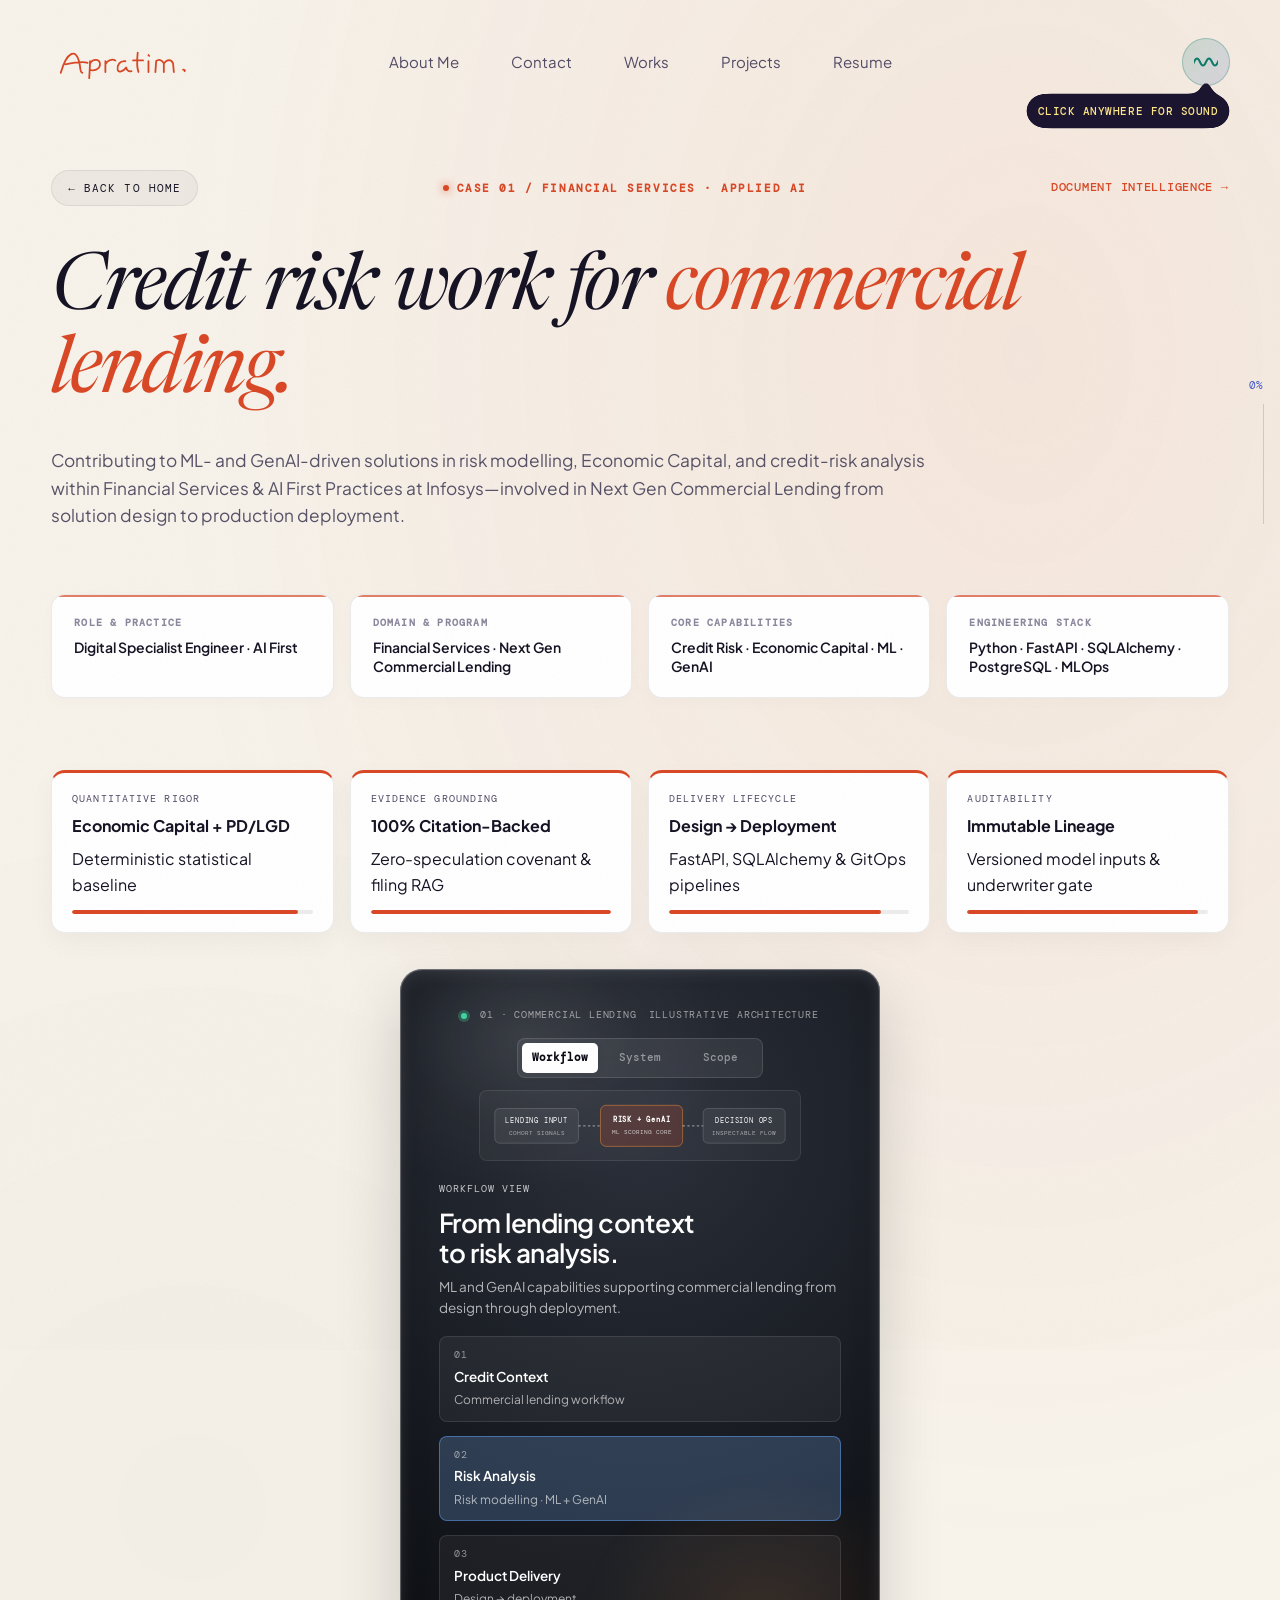
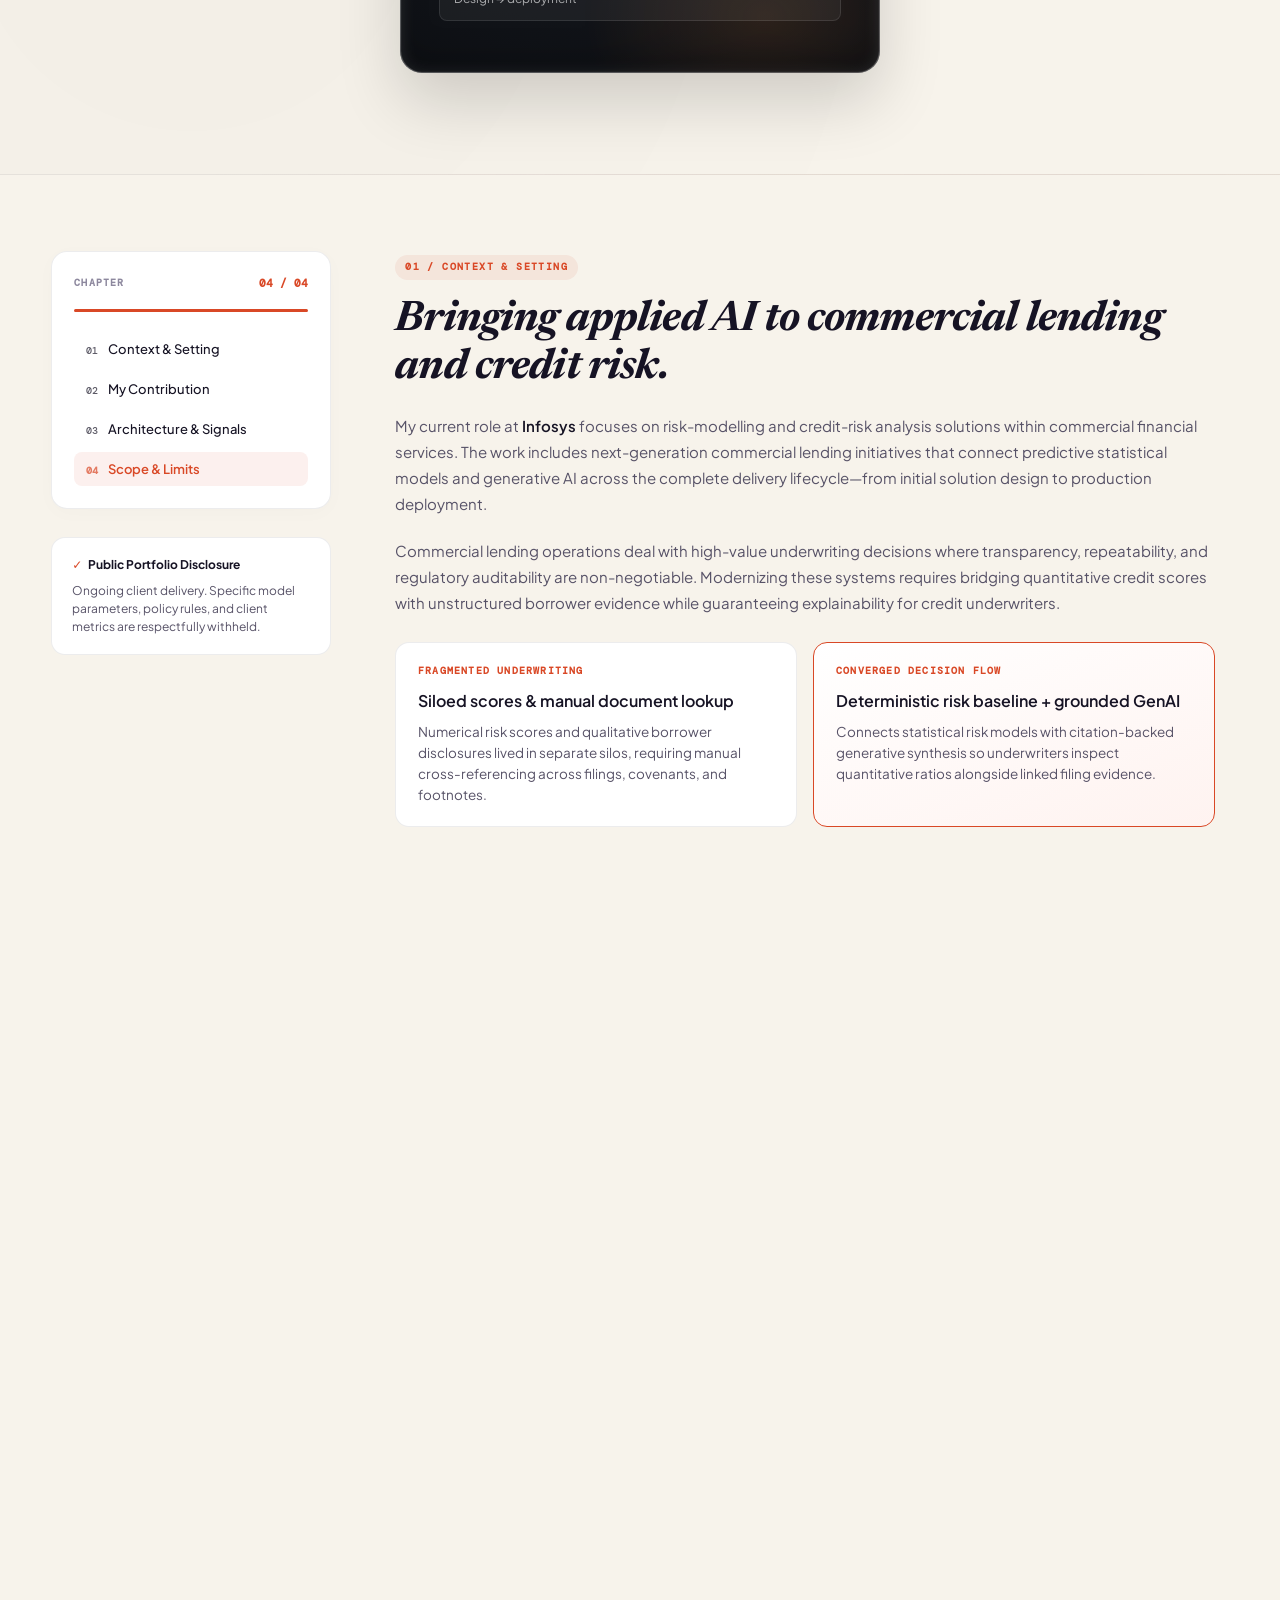
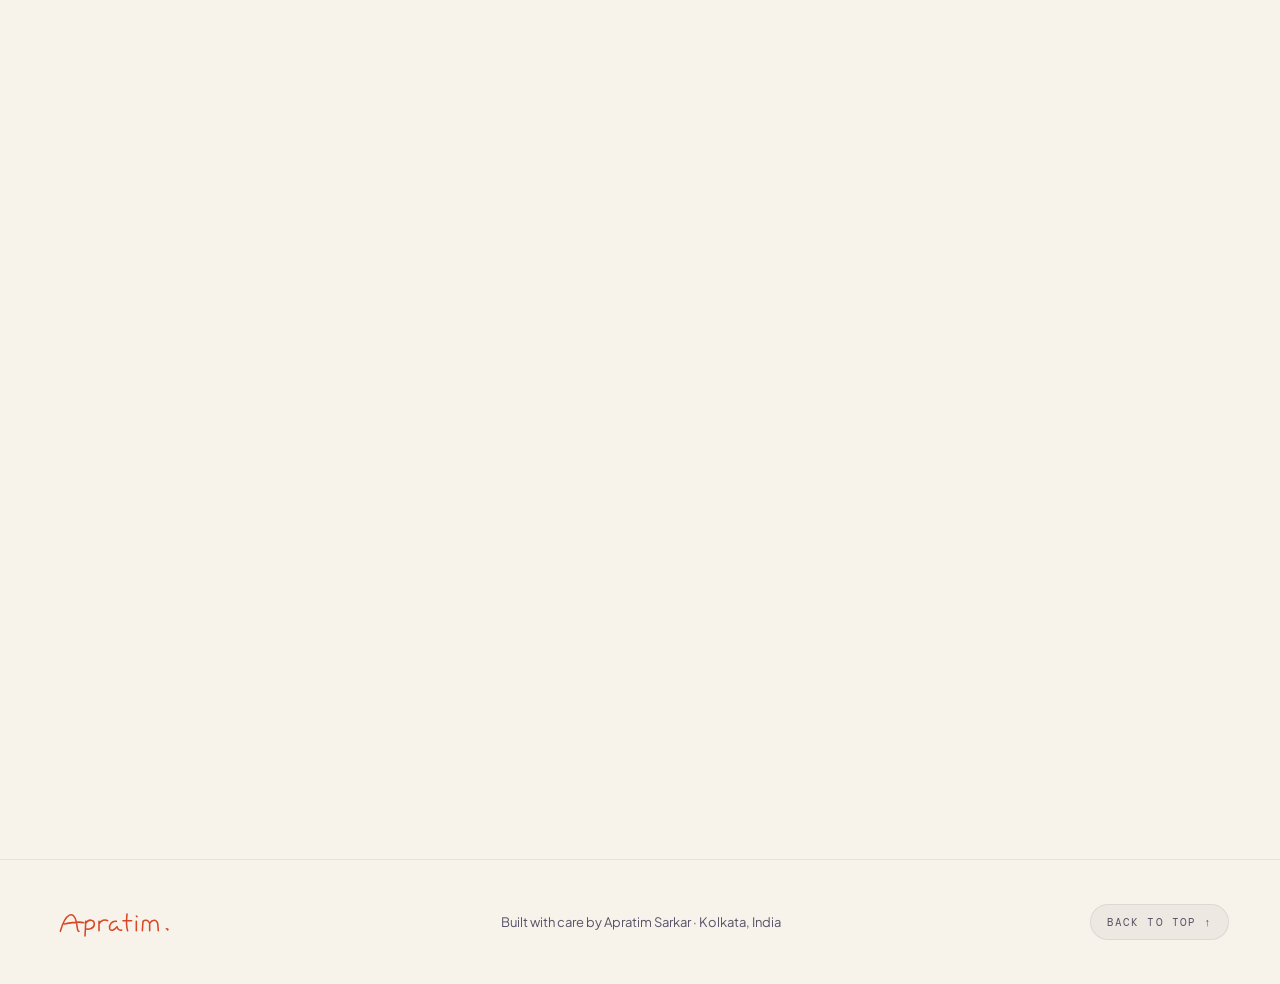
==== commit 8260bc1f: "ok" ====
--- a/work/commercial-lending-risk.html
+++ b/work/commercial-lending-risk.html
@@ -97,7 +97,6 @@
           <a class="jrp-navbar__link" href="../index.html#contact">Contact</a>
           <a class="jrp-navbar__link" href="../index.html#work">Works</a>
           <a class="jrp-navbar__link" href="../index.html#more-work">Projects</a>
-          <a class="jrp-navbar__link" href="../index.html?game=1">Play Game</a>
           <a class="jrp-navbar__link" href="../index.html?resume=1">Resume</a>
         </nav>
 
--- a/styles.css
+++ b/styles.css
@@ -15191,7 +15191,7 @@
 
 /* ==========================================================================
    PHASE 1-3 ENHANCEMENTS: MELTING PIXEL TITLE, GESTURE INTRO GATE, WATER
-   CANVAS MENISCUS, HOLD BUBBLE BURST, MEMORY GAME & RESUME DOSSIER
+   CANVAS MENISCUS, HOLD BUBBLE BURST & RESUME DOSSIER
    ========================================================================== */
 
 /* 1. Melting Pixel Title (#liquid-melt filter + per-char liquid blur & stretch) */
@@ -15559,7 +15559,7 @@
   will-change: transform;
 }
 
-/* 8. Modal Diagrams, Capability Tags, Memory Game & Resume Dossier */
+/* 8. Modal Diagrams, Capability Tags & Resume Dossier */
 .jrp-modal__diagram {
   margin: 20px 0 14px;
   padding: 14px;
@@ -15589,176 +15589,6 @@
   font-family: "DM Mono", monospace;
   font-size: 11px;
   color: var(--jrp-ink);
-}
-
-/* Interactive Memory Game Modal */
-.jrp-modal--game .jrp-modal__panel {
-  width: min(760px, calc(100vw - 32px));
-}
-
-.jrp-game__header {
-  display: flex;
-  justify-content: space-between;
-  align-items: flex-end;
-  flex-wrap: wrap;
-  gap: 16px;
-  margin-bottom: 12px;
-}
-
-.jrp-game__hud {
-  display: flex;
-  flex-wrap: wrap;
-  align-items: center;
-  gap: 12px;
-}
-
-.jrp-game__stat {
-  padding: 6px 12px;
-  border-radius: 8px;
-  background: var(--jrp-tile);
-  border: 1px solid var(--jrp-line);
-  display: flex;
-  flex-direction: column;
-  min-width: 68px;
-}
-
-.jrp-game__stat span {
-  font-family: "DM Mono", monospace;
-  font-size: 9.5px;
-  text-transform: uppercase;
-  letter-spacing: 0.08em;
-  color: var(--jrp-muted);
-}
-
-.jrp-game__stat strong {
-  font-family: "DM Mono", monospace;
-  font-size: 14px;
-  color: var(--jrp-ink);
-}
-
-.jrp-game__reset {
-  padding: 9px 15px;
-  border-radius: 999px;
-  border: 1px solid var(--jrp-ink);
-  background: var(--jrp-ink);
-  color: #ffffff;
-  font-family: "DM Mono", monospace;
-  font-size: 11px;
-  letter-spacing: 0.06em;
-  text-transform: uppercase;
-  cursor: pointer;
-  transition: background 0.22s ease, transform 0.2s ease;
-}
-
-.jrp-game__reset:hover {
-  background: var(--jrp-vermilion);
-  border-color: var(--jrp-vermilion);
-  transform: translateY(-1px);
-}
-
-.jrp-game__sub {
-  font-size: 14px;
-  color: var(--jrp-muted);
-  margin-bottom: 20px;
-}
-
-.jrp-game__grid {
-  display: grid;
-  grid-template-columns: repeat(4, 1fr);
-  gap: 12px;
-  perspective: 900px;
-}
-
-.jrp-game__card {
-  position: relative;
-  aspect-ratio: 4 / 3;
-  border: 0;
-  background: transparent;
-  padding: 0;
-  cursor: pointer;
-  transform-style: preserve-3d;
-  transition: transform 0.46s cubic-bezier(0.22, 1, 0.36, 1);
-}
-
-.jrp-game__card.is-flipped,
-.jrp-game__card.is-matched {
-  transform: rotateY(180deg);
-}
-
-.jrp-game__face {
-  position: absolute;
-  inset: 0;
-  border-radius: 12px;
-  backface-visibility: hidden;
-  -webkit-backface-visibility: hidden;
-  display: flex;
-  flex-direction: column;
-  align-items: center;
-  justify-content: center;
-  gap: 6px;
-  padding: 10px;
-  border: 1px solid var(--jrp-line);
-}
-
-.jrp-game__face--front {
-  background: linear-gradient(145deg, #1b162e 0%, #100d1c 100%);
-  color: rgba(255, 255, 255, 0.72);
-  font-family: var(--jrp-pixel);
-  font-size: 18px;
-  box-shadow: 0 8px 20px rgba(22, 19, 36, 0.12);
-}
-
-.jrp-game__card:hover:not(.is-flipped):not(.is-matched) .jrp-game__face--front {
-  border-color: var(--jrp-vermilion-bright);
-  color: #ffffff;
-}
-
-.jrp-game__face--back {
-  background: #ffffff;
-  color: var(--jrp-ink);
-  transform: rotateY(180deg);
-  border: 2px solid var(--card-accent, var(--jrp-cobalt));
-  box-shadow: 0 10px 24px rgba(22, 19, 36, 0.08);
-}
-
-.jrp-game__card.is-matched .jrp-game__face--back {
-  background: color-mix(in oklab, var(--card-accent, #0d7a68) 12%, #ffffff);
-}
-
-.jrp-game__face--back svg {
-  width: 26px;
-  height: 26px;
-  fill: var(--card-accent, var(--jrp-cobalt));
-}
-
-.jrp-game__face--back strong {
-  font-family: "DM Mono", monospace;
-  font-size: 10.5px;
-  letter-spacing: 0.04em;
-  text-align: center;
-}
-
-.jrp-game__win {
-  margin-top: 18px;
-  padding: 16px 20px;
-  border-radius: 12px;
-  background: rgba(13, 122, 104, 0.12);
-  border: 1px solid #0d7a68;
-  display: flex;
-  align-items: center;
-  justify-content: space-between;
-  gap: 14px;
-  flex-wrap: wrap;
-}
-
-.jrp-game__win[hidden] {
-  display: none !important;
-}
-
-.jrp-game__win-title {
-  font-weight: 600;
-  color: #095447;
-  font-size: 14.5px;
 }
 
 /* Resume Dossier Modal */
@@ -15827,10 +15657,6 @@
 @media (max-width: 720px) {
   .jrp-resume__grid {
     grid-template-columns: 1fr;
-  }
-  .jrp-game__grid {
-    grid-template-columns: repeat(4, 1fr);
-    gap: 8px;
   }
 }
 
@@ -15986,9 +15812,7 @@
     scale(var(--case-mono-scale, 1))
     rotateX(calc(var(--case-mono-rx, 0deg) + var(--mono-rx, 0deg)))
     rotateY(var(--mono-ry, 0deg)) !important;
-  transition:
-    transform 0.22s cubic-bezier(0.22, 1, 0.36, 1),
-    box-shadow 0.35s ease !important;
+  transition: box-shadow 0.35s ease !important;
 }
 
 body.jrp-case-page .jrp-case-showcase .jrp-monolith__cards {
@@ -15997,7 +15821,14 @@
   gap: 14px !important;
 }
 
-/* 3. Scroll-Entry Staggered Reveals & Spring Lean on Project Pages */
+/* 3. High-Performance Scroll-Entry Reveals & Off-Screen Deferral on Project Pages */
+body.jrp-case-page .jrp-case-section:not(:first-of-type),
+body.jrp-case-page .jrp-case-compare,
+body.jrp-case-page .jrp-case-next {
+  content-visibility: auto;
+  contain-intrinsic-size: auto none auto 500px;
+}
+
 body.jrp-case-page .jrp-case-meta__item,
 body.jrp-case-page .jrp-case-kpi__card,
 body.jrp-case-page .jrp-case-section,
@@ -16005,12 +15836,10 @@
 body.jrp-case-page .jrp-case-compare__card,
 body.jrp-case-page .jrp-case-proj {
   opacity: 0;
-  transform: translateY(26px) skewY(var(--scroll-lean, 0deg));
+  transform: translateY(22px);
   transition:
-    opacity 0.68s cubic-bezier(0.22, 1, 0.36, 1),
-    transform 0.68s cubic-bezier(0.22, 1, 0.36, 1),
-    border-color 0.25s ease,
-    box-shadow 0.25s ease;
+    opacity 0.48s cubic-bezier(0.22, 1, 0.36, 1),
+    transform 0.48s cubic-bezier(0.22, 1, 0.36, 1);
 }
 
 body.jrp-case-page .jrp-case-meta__item.is-revealed,
@@ -16026,7 +15855,7 @@
 html:not(.motion-enabled) body.jrp-case-page .jrp-case-compare__card,
 html:not(.motion-enabled) body.jrp-case-page .jrp-case-proj {
   opacity: 1;
-  transform: translateY(0) skewY(var(--scroll-lean, 0deg));
+  transform: translateY(0);
 }
 
 body.jrp-case-page .jrp-case-meta__item:nth-child(2),
@@ -16179,110 +16008,130 @@
   color: #ffffff;
 }
 
-.jrp-case-proj__tab[aria-selected="true"] {
+.jrp-case-proj__tab[aria-selected="true"],
+.jrp-case-proj__tab.is-active {
   background: var(--case-accent, #d94826);
   color: #ffffff;
   font-weight: 600;
+  box-shadow: 0 4px 14px color-mix(in oklab, var(--case-accent, #d94826) 45%, transparent);
 }
 
 .jrp-case-proj__pane[hidden] {
   display: none !important;
 }
 
-.jrp-case-proj__grid {
-  display: grid;
-  grid-template-columns: 1.15fr 1fr;
-  gap: 24px;
-  align-items: start;
-}
-
-@media (max-width: 780px) {
-  .jrp-case-proj__grid {
-    grid-template-columns: 1fr;
-  }
-}
-
-.jrp-case-proj__narrative h4 {
-  font-size: 18px;
+.jrp-case-proj__pane {
+  display: flex;
+  flex-direction: column;
+  gap: 20px;
+  animation: jrp-proj-fade 0.2s ease-out;
+}
+
+@keyframes jrp-proj-fade {
+  from {
+    opacity: 0;
+    transform: translateY(4px);
+  }
+  to {
+    opacity: 1;
+    transform: translateY(0);
+  }
+}
+
+/* Metric / Signal Bars */
+.jrp-case-proj__bars {
+  display: flex;
+  flex-direction: column;
+  gap: 16px;
+  background: rgba(255, 255, 255, 0.035);
+  padding: 20px 22px;
+  border-radius: 14px;
+  border: 1px solid rgba(255, 255, 255, 0.08);
+}
+
+.jrp-case-proj__row {
+  display: flex;
+  flex-direction: column;
+  gap: 8px;
+}
+
+.jrp-case-proj__label {
+  display: flex;
+  justify-content: space-between;
+  align-items: baseline;
+  flex-wrap: wrap;
+  gap: 8px;
+}
+
+.jrp-case-proj__label strong {
+  font-size: 13.5px;
   font-weight: 600;
   color: #ffffff;
-  margin: 0 0 10px;
-}
-
-.jrp-case-proj__narrative p {
-  font-size: 14px !important;
-  line-height: 1.65 !important;
-  color: rgba(247, 243, 235, 0.78) !important;
-  margin: 0 0 14px !important;
-}
-
-.jrp-proj-pills {
-  display: flex;
-  flex-wrap: wrap;
-  gap: 8px;
-  margin-top: 12px;
-}
-
-.jrp-proj-pills span {
-  font-family: "DM Mono", monospace;
-  font-size: 10.5px;
-  padding: 5px 10px;
-  border-radius: 6px;
-  background: rgba(255, 255, 255, 0.08);
-  border: 1px solid rgba(255, 255, 255, 0.14);
-  color: #ffffff;
-}
-
-.jrp-proj-bars {
-  display: flex;
-  flex-direction: column;
-  gap: 13px;
-  background: rgba(255, 255, 255, 0.04);
-  padding: 18px;
-  border-radius: 12px;
-  border: 1px solid rgba(255, 255, 255, 0.08);
-}
-
-.jrp-proj-bar__row {
-  display: flex;
-  justify-content: space-between;
-  font-family: "DM Mono", monospace;
-  font-size: 11px;
-  color: rgba(247, 243, 235, 0.88);
-  margin-bottom: 5px;
-}
-
-.jrp-proj-bar__track {
-  height: 7px;
+  letter-spacing: -0.01em;
+}
+
+.jrp-case-proj__label span {
+  font-size: 12px;
+  color: rgba(247, 243, 235, 0.65);
+  font-weight: 400;
+}
+
+.jrp-case-proj__track {
+  display: block;
+  height: 6px;
+  width: 100%;
+  background: rgba(255, 255, 255, 0.09);
   border-radius: 999px;
-  background: rgba(255, 255, 255, 0.1);
   overflow: hidden;
-}
-
-.jrp-proj-bar__fill {
+  position: relative;
+}
+
+.jrp-case-proj__track i,
+.jrp-case-proj__track [data-bar-pct] {
   display: block;
   height: 100%;
   width: var(--bar-pct, 0%);
   background: linear-gradient(90deg, var(--case-accent, #d94826), var(--case-accent-bright, #fb923c));
   border-radius: 999px;
-  transition: width 0.9s cubic-bezier(0.22, 1, 0.36, 1);
-}
-
-.jrp-proj-code {
-  margin: 0;
-  padding: 16px;
-  border-radius: 12px;
-  background: rgba(7, 6, 12, 0.72);
-  border: 1px solid rgba(255, 255, 255, 0.12);
-  font-family: "DM Mono", monospace;
-  font-size: 11.5px;
-  line-height: 1.55;
-  color: #e2e8f0;
-  overflow-x: auto;
-}
-
-
-
-
-
-
+  transition: width 0.45s cubic-bezier(0.16, 1, 0.3, 1);
+  will-change: width;
+}
+
+/* Metadata Matrix */
+.jrp-case-proj__meta {
+  display: grid;
+  grid-template-columns: repeat(auto-fit, minmax(220px, 1fr));
+  gap: 14px;
+  background: rgba(255, 255, 255, 0.02);
+  padding: 18px 20px;
+  border-radius: 14px;
+  border: 1px solid rgba(255, 255, 255, 0.06);
+}
+
+.jrp-case-proj__meta > div {
+  display: flex;
+  flex-direction: column;
+  gap: 6px;
+}
+
+.jrp-case-proj__meta span {
+  font-family: var(--jrp-mono, "DM Mono", monospace);
+  font-size: 10px;
+  letter-spacing: 0.12em;
+  text-transform: uppercase;
+  color: var(--case-accent-bright, #fb923c);
+  font-weight: 600;
+}
+
+.jrp-case-proj__meta strong {
+  font-size: 12.5px;
+  line-height: 1.5;
+  color: rgba(247, 243, 235, 0.92);
+  font-weight: 500;
+}
+
+
+
+
+
+
